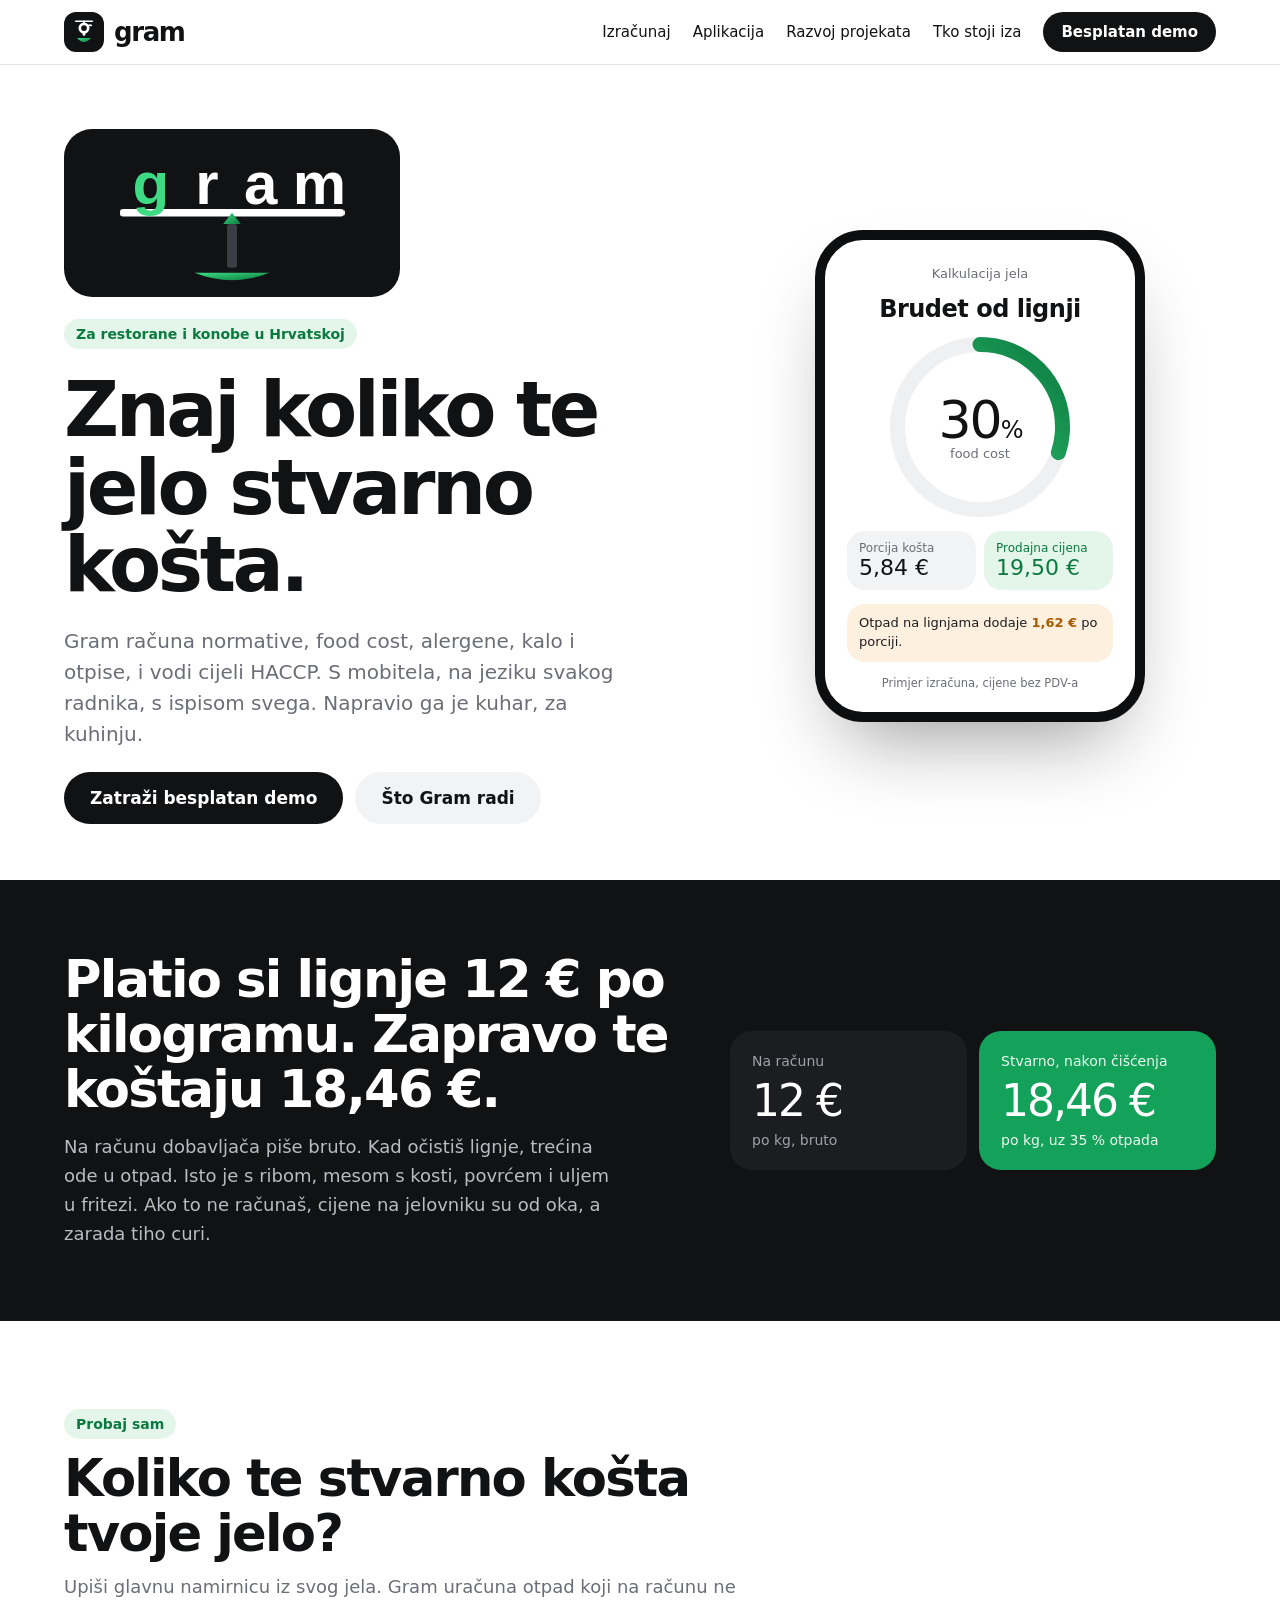
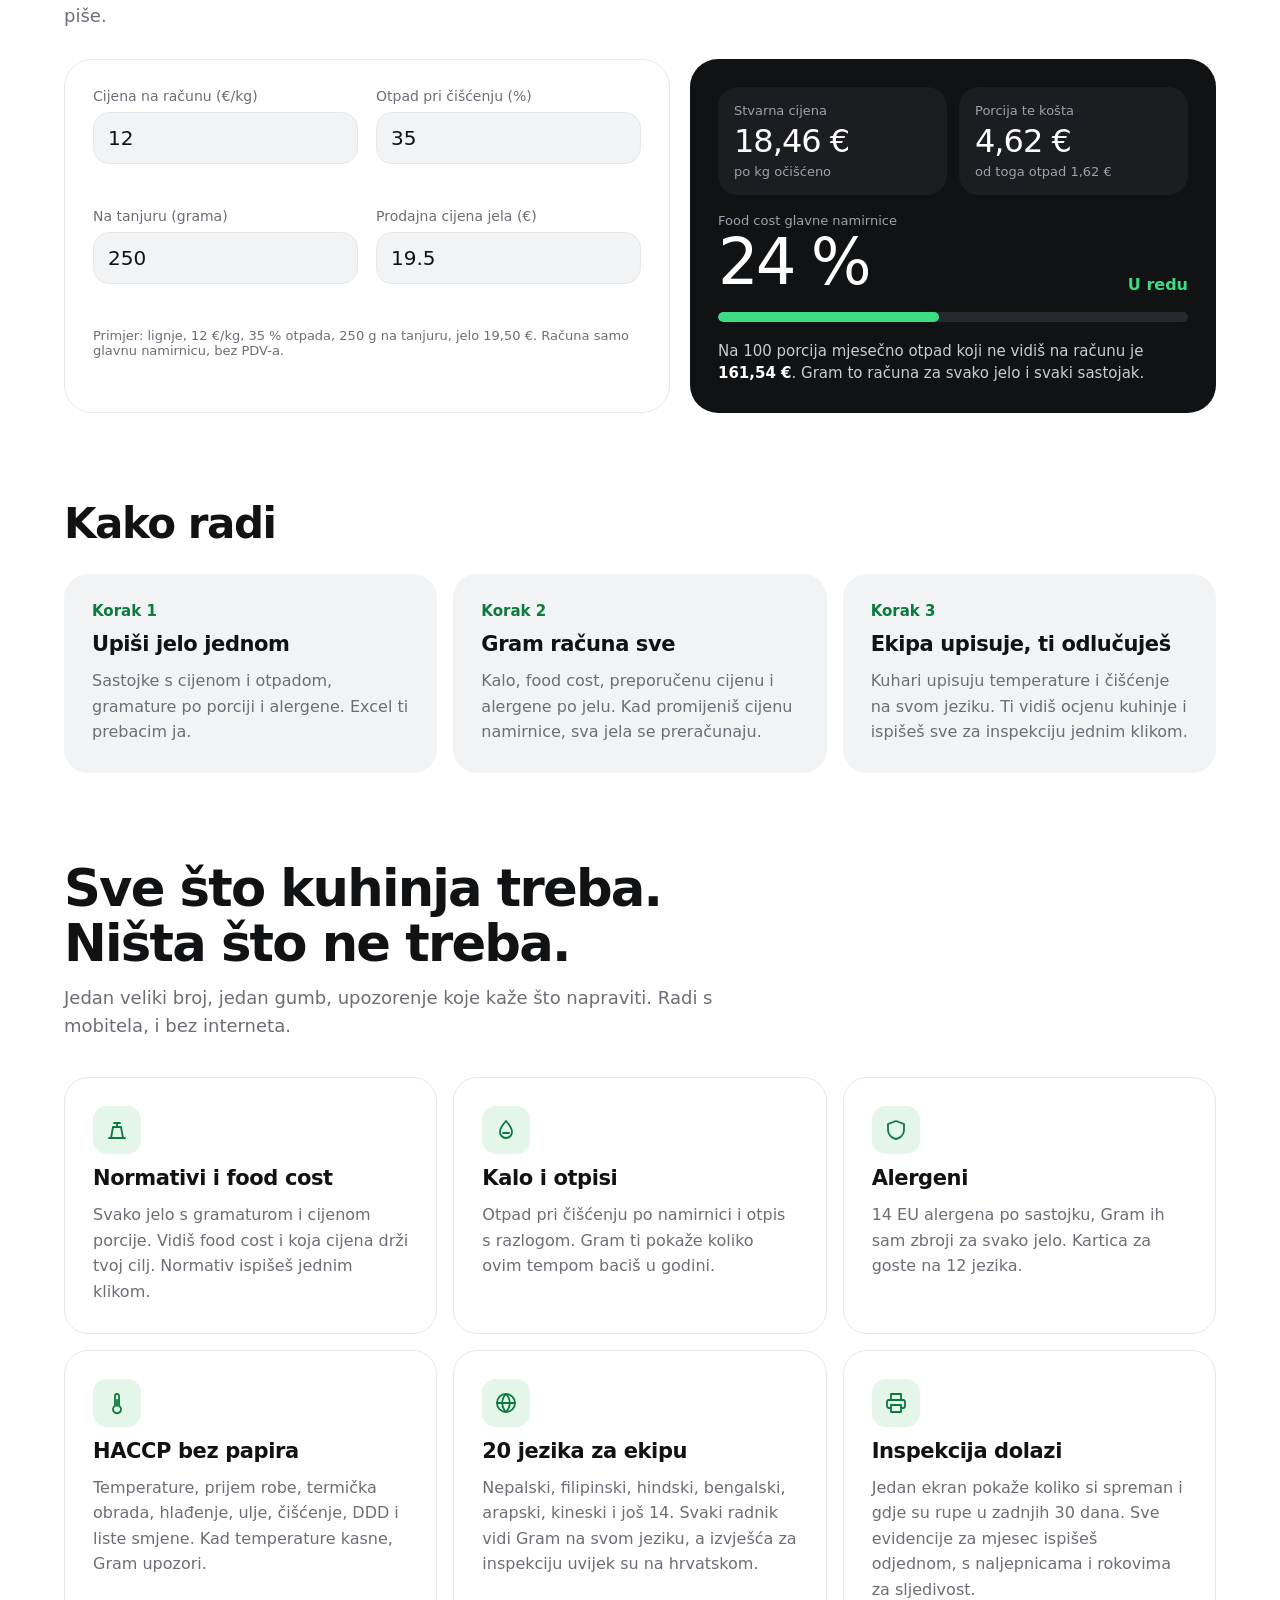
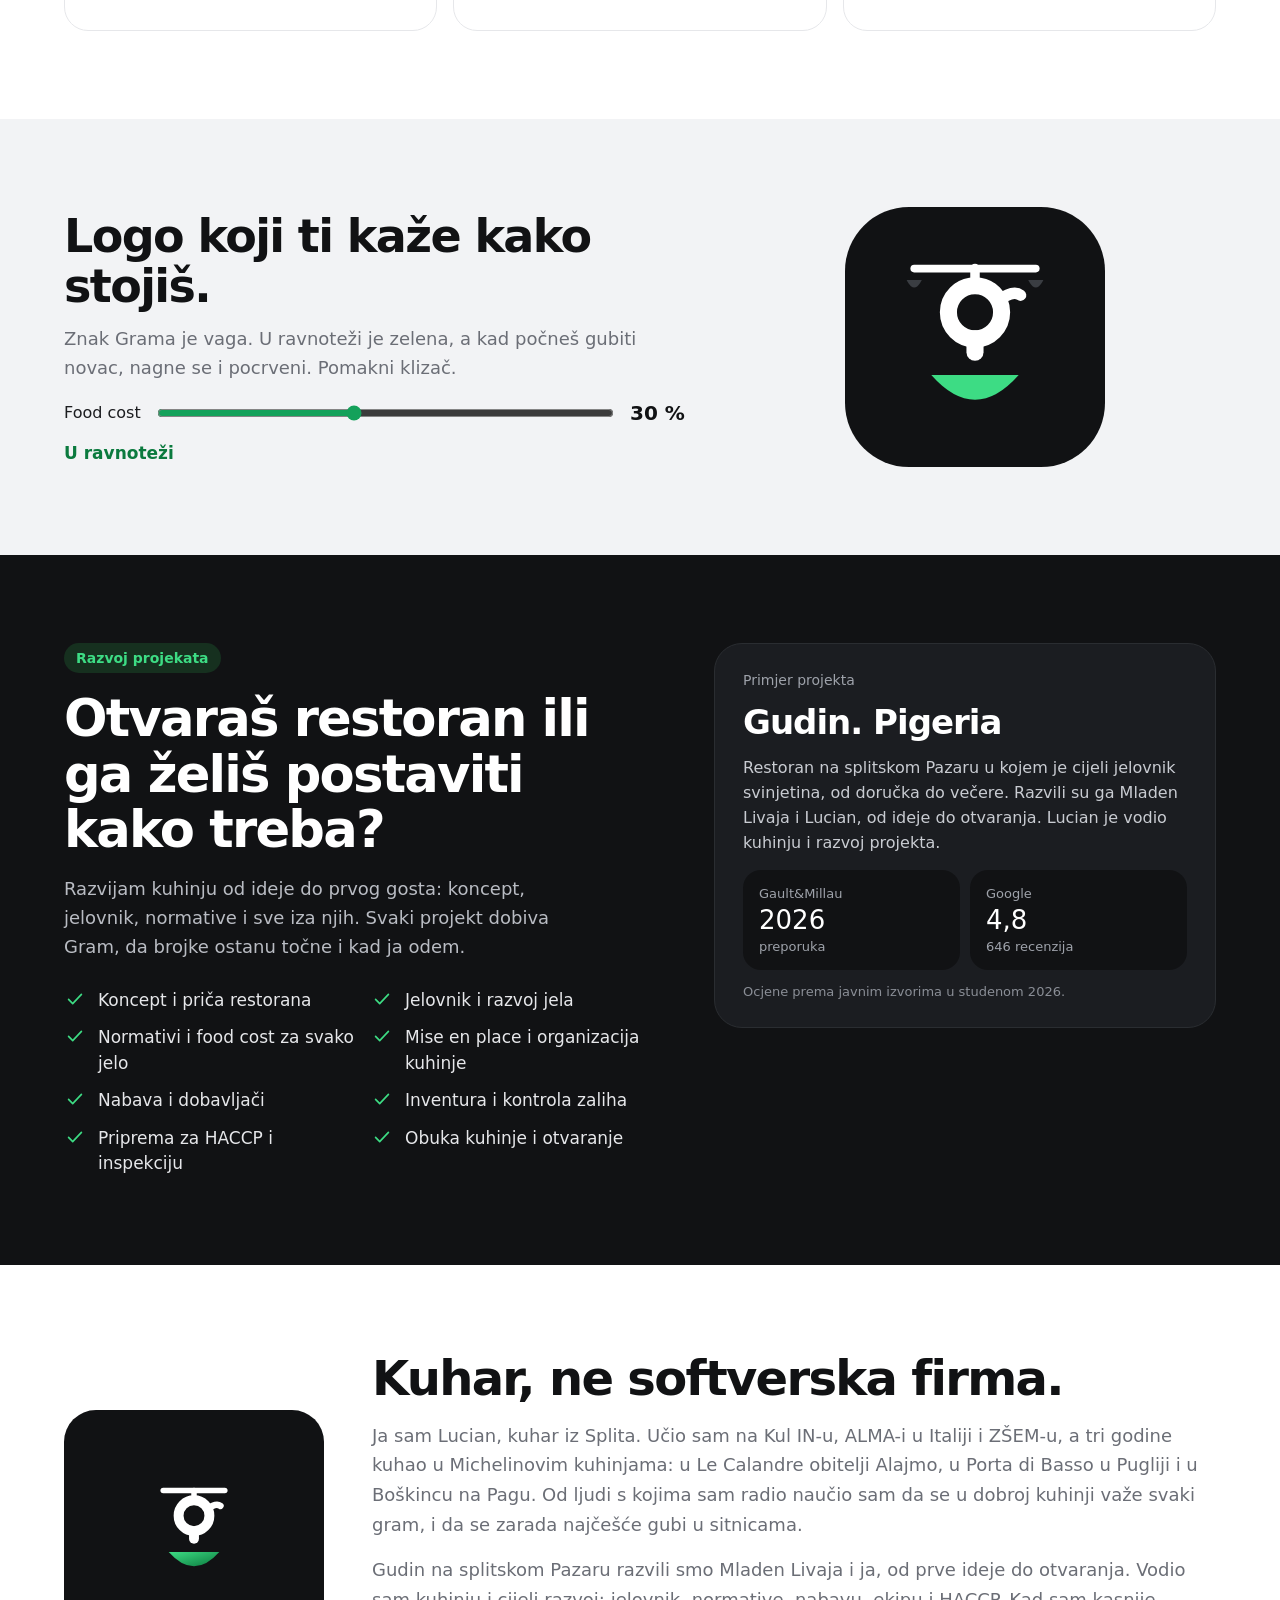
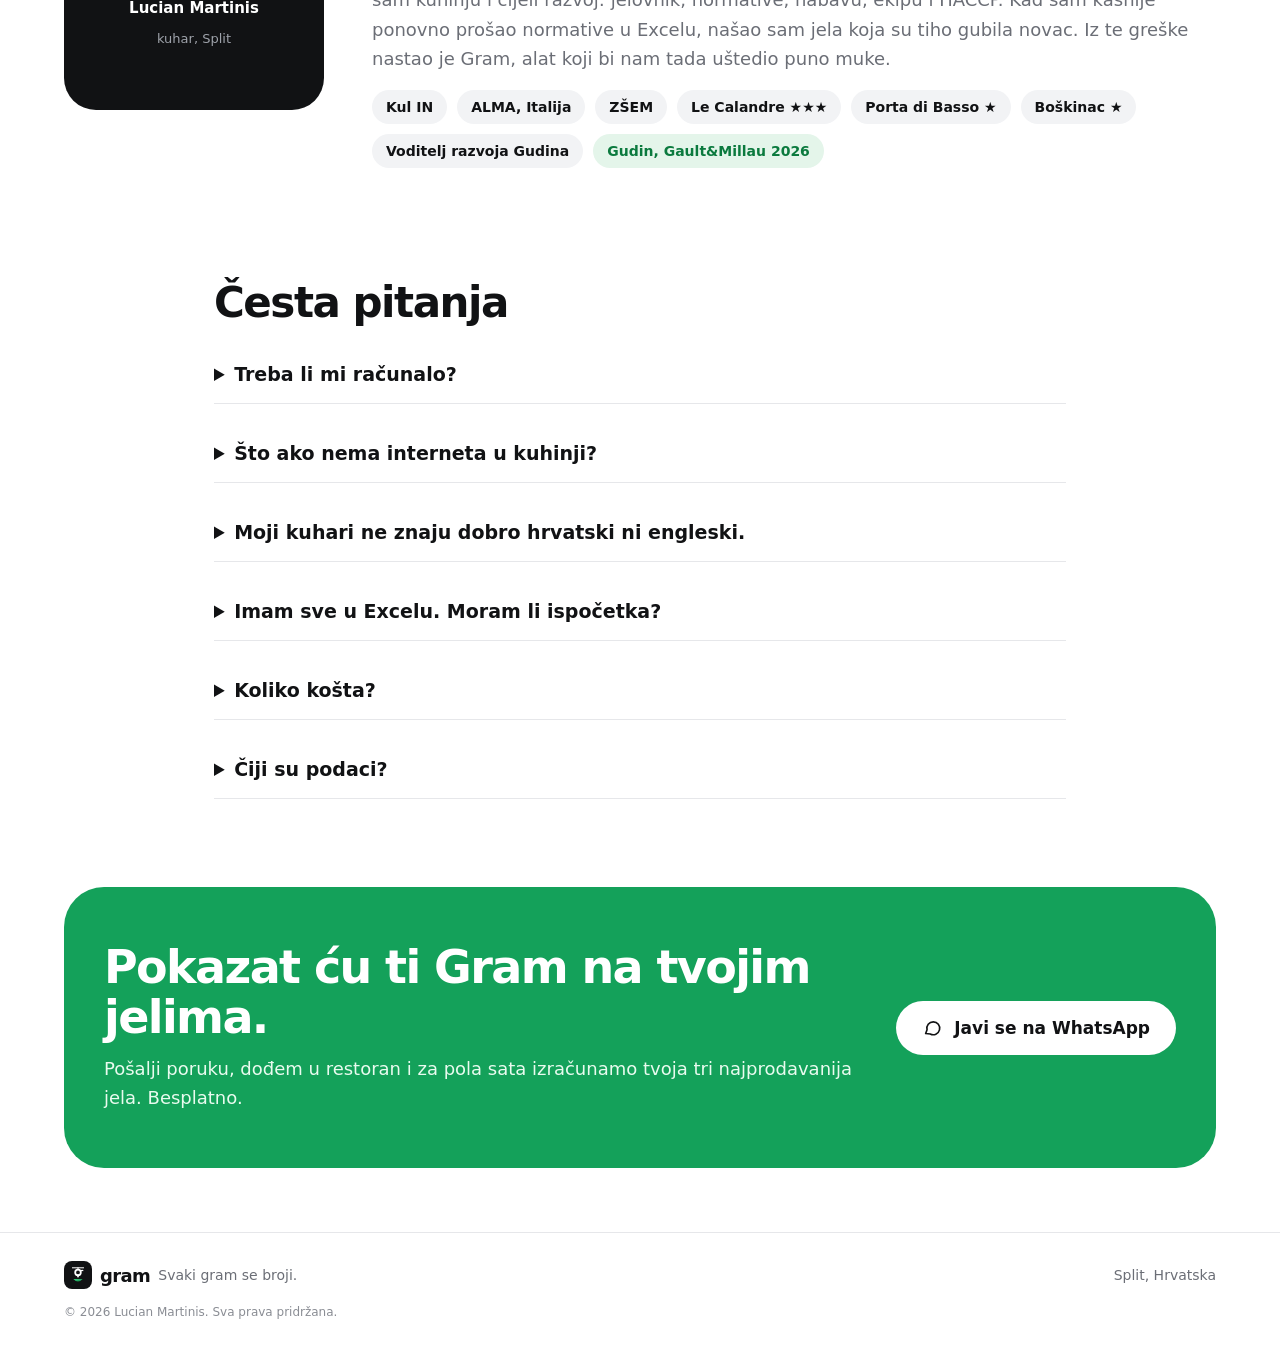
==== index.html @ 650ec9c3 "Gram: objavljena verzija. © 2026 Lucian Martinis. Sva prava pridržana." ====
<!DOCTYPE html><!-- © 2026 Lucian Martinis. Sva prava pridržana. Gram (gramcontrol.com). Kopiranje, mijenjanje i dijeljenje koda bez pisanog dopuštenja autora nije dopušteno. --> <html lang="hr"> <head> <meta charset="utf-8"><meta name="author" content="Lucian Martinis"><meta name="copyright" content="© 2026 Lucian Martinis"> <meta http-equiv="Content-Security-Policy" content="default-src 'none'; script-src 'unsafe-inline'; style-src 'unsafe-inline' https://fonts.googleapis.com; font-src https://fonts.gstatic.com; img-src 'self' data:; connect-src 'none'; base-uri 'none'; object-src 'none'; form-action 'self' https://wa.me https://api.whatsapp.com"> <meta name="referrer" content="strict-origin-when-cross-origin"> <meta name="viewport" content="width=device-width,initial-scale=1"> <title>Gram. Svaki gram se broji.</title> <meta name="description" content="Gram: normativi, food cost, alergeni, kalo, otpisi i HACCP za restorane i konobe u Hrvatskoj. Napravio ga je kuhar, za kuhinju."> <link rel="stylesheet" href="https://fonts.googleapis.com/css2?family=Geist:wght@300;400;500;600;700&display=swap"> <style>*{box-sizing:border-box}html{scroll-behavior:smooth}body{margin:0;font-family:Geist,system-ui,-apple-system,sans-serif;color:#1c1d20;background:#fff;-webkit-font-smoothing:antialiased}a{color:#111214}.w{max-width:1200px;margin:0 auto;padding:0 24px}h1,h2,h3{margin:0;color:#111214;font-weight:600}h1{font-size:clamp(42px,6vw,76px);letter-spacing:-.045em;line-height:1.02}h2{font-size:clamp(30px,4vw,52px);letter-spacing:-.035em;line-height:1.08}h3{font-size:21px;letter-spacing:-.4px}p{margin:0}.lead{font-size:clamp(17px,1.6vw,20px);line-height:1.55;color:#6b6e76;max-width:560px}.txt{font-size:18px;line-height:1.6;color:#6b6e76}.pill{align-self:flex-start;font-size:14px;font-weight:600;color:#0b7a3e;background:#e4f5ea;padding:7px 12px;border-radius:999px}.btn{display:inline-flex;align-items:center;justify-content:center;gap:10px;font-size:17px;font-weight:600;text-decoration:none;color:#fff;background:#111214;padding:16px 26px;border-radius:999px;border:0;cursor:pointer;font-family:inherit}.btn.l{color:#111214;background:#f2f3f5}.btn:hover{opacity:.88}.col{display:flex;flex-direction:column}.dark{background:#111214;color:#fff}.dark h2,.dark h3{color:#fff}.dark .txt{color:#b9bcc3}header{position:sticky;top:0;z-index:5;background:rgba(255,255,255,.85);backdrop-filter:blur(18px);-webkit-backdrop-filter:blur(18px);border-bottom:1px solid #e6e7ea}.hd{display:flex;align-items:center;justify-content:space-between;gap:16px;padding-top:12px;padding-bottom:12px}.brand{display:flex;align-items:center;gap:10px;text-decoration:none}.mark{width:40px;height:40px;border-radius:12px;background:#111214;display:flex;align-items:center;justify-content:center}.word{font-size:26px;font-weight:700;letter-spacing:-1.4px;color:#111214}nav{display:flex;align-items:center;gap:22px}nav a{font-size:15px;font-weight:500;text-decoration:none}nav .btn{font-size:15px;padding:11px 18px}@media(max-width:820px){nav a:not(.btn){display:none}}section{scroll-margin-top:70px}.hero{padding-top:64px;padding-bottom:56px;display:flex;flex-wrap:wrap;gap:48px;align-items:center}.hero>.col{flex:1 1 480px;min-width:0;gap:22px}.phone{width:min(330px,100%);border-radius:48px;border:10px solid #0d0e10;background:#fff;box-shadow:0 40px 80px -30px rgba(17,18,20,.45);padding:26px 22px 22px;gap:14px}.box{background:#f2f3f5;border-radius:18px;padding:10px 12px}.g2{display:grid;grid-template-columns:repeat(2,minmax(0,1fr));gap:12px}.card{background:#fff;border:1px solid #e6e7ea;border-radius:24px;padding:28px;gap:12px}.ico{width:48px;height:48px;border-radius:14px;background:#e4f5ea;display:flex;align-items:center;justify-content:center}.grid{display:grid;grid-template-columns:repeat(auto-fit,minmax(280px,1fr));gap:16px}.stat{background:#1b1d21;border-radius:22px;padding:22px;gap:6px}.stat b{font-size:clamp(30px,7vw,44px);white-space:nowrap;font-weight:300;letter-spacing:-2px}.stat>span{font-size:14px;color:#9ea2aa}input[type=number]{height:52px;border:1px solid #e6e7ea;border-radius:16px;padding:0 14px;font:inherit;font-size:20px;color:#111214;background:#f2f3f5;width:100%}label.f{display:flex;flex-direction:column;gap:8px;font-size:14px;font-weight:500;color:#6b6e76}.chk{list-style:none;margin:8px 0 0;padding:0;display:grid;grid-template-columns:repeat(auto-fit,minmax(240px,1fr));gap:12px}.chk li{display:flex;gap:12px;align-items:flex-start;font-size:17px;line-height:1.5;color:#e6e7ea}.tag{font-size:14px;font-weight:600;color:#111214;background:#f2f3f5;padding:9px 14px;border-radius:999px}@media(max-width:520px){#calc{grid-template-columns:1fr!important;padding:20px!important}}details{border-bottom:1px solid #e6e7ea;padding:18px 0}summary{font-size:19px;font-weight:600;color:#111214;cursor:pointer}details p{margin-top:12px;font-size:17px;line-height:1.6;color:#6b6e76}@keyframes gDrop{0%{transform:translateY(-120px);opacity:0}60%{transform:translateY(6px);opacity:1}80%{transform:translateY(-3px)}100%{transform:translateY(0);opacity:1}}@keyframes gBeam{0%{transform:rotate(0)}18%{transform:rotate(-7deg)}36%{transform:rotate(-3deg)}54%{transform:rotate(3deg)}72%{transform:rotate(-1.5deg)}86%{transform:rotate(.8deg)}100%{transform:rotate(0)}}@keyframes gSway{0%,100%{transform:rotate(-4deg)}50%{transform:rotate(4deg)}}@keyframes gGlow{0%,100%{opacity:.55}50%{opacity:1}}@keyframes draw{from{stroke-dasharray:0 518.4}to{stroke-dasharray:155.5 518.4}}.gl{opacity:0;animation:gDrop .7s cubic-bezier(.3,1.4,.5,1) both}.gb{transform-origin:240px 118px;animation:gBeam 2.4s ease-out .5s both}.gs{transform-origin:50px 14px;animation:gSway 4s ease-in-out infinite}.gp{animation:gGlow 2.6s ease-in-out infinite}.draw{animation:draw 1.6s cubic-bezier(.2,.8,.2,1) .3s both}.rv{opacity:0;transform:translateY(24px);transition:opacity .7s ease,transform .7s cubic-bezier(.2,.8,.2,1)}.rv.in{opacity:1;transform:none}@media(prefers-reduced-motion:reduce){.draw,.gb,.gl,.gp,.gs{animation:none;opacity:1}.rv{opacity:1;transform:none;transition:none}html{scroll-behavior:auto}}</style> </head> <body> <svg width="0" height="0" style="position:absolute" aria-hidden="true"><defs> <linearGradient id="gv" x1="0" y1="0" x2="1" y2="1"><stop offset="0" stop-color="#3DDC84"/><stop offset="1" stop-color="#0B7A3E"/></linearGradient> <symbol id="logo" viewBox="0 0 100 100"><g class="gs"><path d="M22 14 H78" stroke="#fff" stroke-width="5" stroke-linecap="round"/></g><path d="M50 14 V21" stroke="#fff" stroke-width="5" stroke-linecap="round"/><circle cx="50" cy="37" r="14" fill="none" stroke="#fff" stroke-width="9"/><path d="M62 31 Q70 25 74 28" fill="none" stroke="#fff" stroke-width="6" stroke-linecap="round"/><path d="M50 51 V58" stroke="#fff" stroke-width="9" stroke-linecap="round"/><path class="gp" d="M27 70 Q50 96 73 70 Z" fill="url(#gv)"/></symbol> <symbol id="ok" viewBox="0 0 24 24"><path d="M5 12.5l4.5 4.5L19 7" fill="none" stroke="#3DDC84" stroke-width="1.8" stroke-linecap="round" stroke-linejoin="round"/></symbol> </defs></svg> <header><div class="w hd"> <a href="#vrh" class="brand"><span class="mark"><svg width="30" height="30"><use href="#logo"/></svg></span><span class="word">gram</span></a> <nav aria-label="Glavni izbornik"> <a href="#kalkulator">Izračunaj</a><a href="#aplikacija">Aplikacija</a><a href="#projekti">Razvoj projekata</a><a href="#tko">Tko stoji iza</a> <a href="https://wa.me/38598210586?text=Bok%20Lucian%2C%20zanima%20me%20Gram%20demo." target="_blank" rel="noopener" class="btn">Besplatan demo</a> </nav></div></header> <main id="vrh"> <section class="w hero"> <div class="col"> <div aria-hidden="true" style="align-self:flex-start;background:#111214;border-radius:28px;padding:10px 18px 4px;max-width:100%"> <svg width="300" height="150" viewBox="0 0 480 240" style="max-width:100%;height:auto"> <g class="gb"><rect x="60" y="112" width="360" height="12" rx="6" fill="#fff"/> <g class="gl" style="animation-delay:.25s"><text x="110" y="104" text-anchor="middle" font-family="Geist,sans-serif" font-weight="700" font-size="96" fill="#3DDC84">g</text></g> <g class="gl" style="animation-delay:.6s"><text x="200" y="104" text-anchor="middle" font-family="Geist,sans-serif" font-weight="700" font-size="96" fill="#fff">r</text></g> <g class="gl" style="animation-delay:.95s"><text x="286" y="104" text-anchor="middle" font-family="Geist,sans-serif" font-weight="700" font-size="96" fill="#fff">a</text></g> <g class="gl" style="animation-delay:1.3s"><text x="380" y="104" text-anchor="middle" font-family="Geist,sans-serif" font-weight="700" font-size="96" fill="#fff">m</text></g></g> <path d="M226 136 L240 118 L254 136 Z" fill="url(#gv)"/><rect x="232" y="136" width="16" height="70" rx="4" fill="#3A3D42"/><path class="gp" d="M180 214 Q240 238 300 214 Z" fill="url(#gv)"/> </svg></div> <span class="pill">Za restorane i konobe u Hrvatskoj</span> <h1>Znaj koliko te jelo stvarno košta.</h1> <p class="lead">Gram računa normative, food cost, alergene, kalo i otpise, i vodi cijeli HACCP. S mobitela, na jeziku svakog radnika, s ispisom svega. Napravio ga je kuhar, za kuhinju.</p> <div style="display:flex;gap:12px;flex-wrap:wrap"><a href="https://wa.me/38598210586?text=Bok%20Lucian%2C%20zanima%20me%20Gram%20demo." target="_blank" rel="noopener" class="btn">Zatraži besplatan demo</a><a href="#aplikacija" class="btn l">Što Gram radi</a></div> </div> <div style="flex:1 1 320px;display:flex;justify-content:center"> <div class="phone col"> <span style="font-size:13px;color:#6b6e76;text-align:center">Kalkulacija jela</span> <span style="font-size:24px;font-weight:600;letter-spacing:-.5px;color:#111214;text-align:center">Brudet od lignji</span> <div style="position:relative;width:180px;height:180px;align-self:center"><svg width="180" height="180" viewBox="0 0 180 180" aria-hidden="true"><circle cx="90" cy="90" r="82.5" fill="none" stroke="#EEF0F2" stroke-width="15"/><circle class="draw" cx="90" cy="90" r="82.5" fill="none" stroke="url(#gv)" stroke-width="15" stroke-linecap="round" stroke-dasharray="155.5 518.4" transform="rotate(-90 90 90)"/></svg><div style="position:absolute;inset:0;display:flex;flex-direction:column;align-items:center;justify-content:center"><span style="font-size:52px;font-weight:300;letter-spacing:-2px;line-height:1;color:#111214">30<span style="font-size:24px">%</span></span><span style="font-size:13px;color:#6b6e76">food cost</span></div></div> <div class="g2" style="gap:8px"><div class="box col"><span style="font-size:12px;color:#6b6e76">Porcija košta</span><span style="font-size:22px;font-weight:500;color:#111214">5,84 €</span></div><div class="box col" style="background:#e4f5ea"><span style="font-size:12px;color:#0b7a3e">Prodajna cijena</span><span style="font-size:22px;font-weight:500;color:#0b7a3e">19,50 €</span></div></div> <div class="box" style="background:#fdf0de;font-size:13px;line-height:1.45">Otpad na lignjama dodaje <strong style="color:#a85a00">1,62 €</strong> po porciji.</div> <span style="font-size:11.5px;color:#6b6e76;text-align:center">Primjer izračuna, cijene bez PDV-a</span> </div></div> </section> <section class="dark"><div class="w rv" style="padding-top:72px;padding-bottom:72px;display:flex;flex-wrap:wrap;gap:40px;align-items:center"> <div class="col" style="flex:1 1 460px;min-width:0;gap:16px"> <h2>Platio si lignje 12 € po kilogramu. Zapravo te koštaju 18,46 €.</h2> <p class="txt" style="max-width:560px">Na računu dobavljača piše bruto. Kad očistiš lignje, trećina ode u otpad. Isto je s ribom, mesom s kosti, povrćem i uljem u fritezi. Ako to ne računaš, cijene na jelovniku su od oka, a zarada tiho curi.</p> </div> <div class="g2" style="flex:1 1 320px"> <div class="stat col"><span>Na računu</span><b>12 €</b><span>po kg, bruto</span></div> <div class="stat col" style="background:#14a15a"><span style="color:#e9fbef">Stvarno, nakon čišćenja</span><b>18,46 €</b><span style="color:#e9fbef">po kg, uz 35 % otpada</span></div> </div></div></section> <section id="kalkulator" class="w col rv" style="padding-top:88px;padding-bottom:24px;gap:28px"> <div class="col" style="gap:12px;max-width:720px"><span class="pill">Probaj sam</span><h2>Koliko te stvarno košta tvoje jelo?</h2><p class="txt">Upiši glavnu namirnicu iz svog jela. Gram uračuna otpad koji na računu ne piše.</p></div> <div style="display:flex;flex-wrap:wrap;gap:20px"> <form id="calc" style="flex:1 1 420px;min-width:0;border:1px solid #e6e7ea;border-radius:28px;padding:28px;display:grid;grid-template-columns:repeat(2,minmax(0,1fr));gap:18px"> <label class="f">Cijena na računu (€/kg)<input id="cPrice" type="number" min="0" step="0.1" value="12" inputmode="decimal"></label> <label class="f">Otpad pri čišćenju (%)<input id="cWaste" type="number" min="0" max="90" step="1" value="35" inputmode="numeric"></label> <label class="f">Na tanjuru (grama)<input id="cGrams" type="number" min="0" step="10" value="250" inputmode="numeric"></label> <label class="f">Prodajna cijena jela (€)<input id="cSell" type="number" min="0" step="0.5" value="19.5" inputmode="decimal"></label> <span style="grid-column:1/-1;font-size:13px;color:#6b6e76">Primjer: lignje, 12 €/kg, 35 % otpada, 250 g na tanjuru, jelo 19,50 €. Računa samo glavnu namirnicu, bez PDV-a.</span> </form> <div class="dark col" style="flex:1 1 340px;border-radius:28px;padding:28px;gap:18px"> <div class="g2"><div class="stat col" style="padding:16px;border-radius:20px;gap:4px"><span style="font-size:13px">Stvarna cijena</span><b style="font-size:32px;letter-spacing:-1px"><span id="oReal">18,46</span> €</b><span style="font-size:13px">po kg očišćeno</span></div> <div class="stat col" style="padding:16px;border-radius:20px;gap:4px"><span style="font-size:13px">Porcija te košta</span><b style="font-size:32px;letter-spacing:-1px"><span id="oPor">4,62</span> €</b><span style="font-size:13px">od toga otpad <span id="oHid">1,62</span> €</span></div></div> <div style="display:flex;align-items:flex-end;justify-content:space-between;gap:12px"><span class="col" style="gap:2px"><span style="font-size:13px;color:#9ea2aa">Food cost glavne namirnice</span><span style="font-size:64px;font-weight:300;letter-spacing:-3px;line-height:1"><span id="oPct">24</span> %</span></span><span id="oSt" style="font-size:16px;font-weight:600;text-align:right;color:#3ddc84">U redu</span></div> <span style="height:10px;border-radius:5px;background:#26292e;overflow:hidden;display:block"><span id="oBar" style="display:block;height:10px;border-radius:5px;width:47%;background:#3ddc84;transition:width .4s"></span></span> <span style="font-size:15px;line-height:1.5;color:#c9ccd2">Na 100 porcija mjesečno otpad koji ne vidiš na računu je <strong id="oMon" style="color:#fff">162,00 €</strong>. Gram to računa za svako jelo i svaki sastojak.</span> </div></div></section> <section class="w col rv" style="padding-top:64px;gap:28px"> <h2 style="font-size:clamp(28px,3.4vw,42px)">Kako radi</h2> <ol class="grid" style="list-style:none;margin:0;padding:0;grid-template-columns:repeat(auto-fit,minmax(260px,1fr))"> <li class="card col" style="background:#f2f3f5;border:0"><span style="font-size:15px;font-weight:600;color:#0b7a3e">Korak 1</span><h3>Upiši jelo jednom</h3><span class="txt" style="font-size:16px">Sastojke s cijenom i otpadom, gramature po porciji i alergene. Excel ti prebacim ja.</span></li> <li class="card col" style="background:#f2f3f5;border:0"><span style="font-size:15px;font-weight:600;color:#0b7a3e">Korak 2</span><h3>Gram računa sve</h3><span class="txt" style="font-size:16px">Kalo, food cost, preporučenu cijenu i alergene po jelu. Kad promijeniš cijenu namirnice, sva jela se preračunaju.</span></li> <li class="card col" style="background:#f2f3f5;border:0"><span style="font-size:15px;font-weight:600;color:#0b7a3e">Korak 3</span><h3>Ekipa upisuje, ti odlučuješ</h3><span class="txt" style="font-size:16px">Kuhari upisuju temperature i čišćenje na svom jeziku. Ti vidiš ocjenu kuhinje i ispišeš sve za inspekciju jednim klikom.</span></li> </ol></section> <section id="aplikacija" class="w col" style="padding-top:88px;padding-bottom:88px;gap:36px"> <div class="col rv" style="gap:12px;max-width:720px"><h2>Sve što kuhinja treba. Ništa što ne treba.</h2><p class="txt">Jedan veliki broj, jedan gumb, upozorenje koje kaže što napraviti. Radi s mobitela, i bez interneta.</p></div> <div class="grid rv"> <div class="card col"><span class="ico"><svg width="24" height="24" viewBox="0 0 24 24" fill="none" stroke="#0B7A3E" stroke-width="1.8" stroke-linecap="round" stroke-linejoin="round"><path d="M4 20h16M6 20l2-11h8l2 11M12 9V5M9 5h6"/></svg></span><h3>Normativi i food cost</h3><p class="txt" style="font-size:16px">Svako jelo s gramaturom i cijenom porcije. Vidiš food cost i koja cijena drži tvoj cilj. Normativ ispišeš jednim klikom.</p></div> <div class="card col"><span class="ico"><svg width="24" height="24" viewBox="0 0 24 24" fill="none" stroke="#0B7A3E" stroke-width="1.8" stroke-linecap="round" stroke-linejoin="round"><path d="M12 3s6 6.5 6 11a6 6 0 0 1-12 0c0-4.5 6-11 6-11z"/><path d="M9 15h6"/></svg></span><h3>Kalo i otpisi</h3><p class="txt" style="font-size:16px">Otpad pri čišćenju po namirnici i otpis s razlogom. Gram ti pokaže koliko ovim tempom baciš u godini.</p></div> <div class="card col"><span class="ico"><svg width="24" height="24" viewBox="0 0 24 24" fill="none" stroke="#0B7A3E" stroke-width="1.8" stroke-linecap="round" stroke-linejoin="round"><path d="M12 3l8 3v6c0 4.5-3.4 8.2-8 9-4.6-.8-8-4.5-8-9V6z"/></svg></span><h3>Alergeni</h3><p class="txt" style="font-size:16px">14 EU alergena po sastojku, Gram ih sam zbroji za svako jelo. Kartica za goste na 12 jezika.</p></div> <div class="card col"><span class="ico"><svg width="24" height="24" viewBox="0 0 24 24" fill="none" stroke="#0B7A3E" stroke-width="1.8" stroke-linecap="round" stroke-linejoin="round"><path d="M14 14.8V5a2 2 0 1 0-4 0v9.8a4 4 0 1 0 4 0zM12 9v6"/></svg></span><h3>HACCP bez papira</h3><p class="txt" style="font-size:16px">Temperature, prijem robe, termička obrada, hlađenje, ulje, čišćenje, DDD i liste smjene. Kad temperature kasne, Gram upozori.</p></div> <div class="card col"><span class="ico"><svg width="24" height="24" viewBox="0 0 24 24" fill="none" stroke="#0B7A3E" stroke-width="1.8" stroke-linecap="round" stroke-linejoin="round"><circle cx="12" cy="12" r="9"/><path d="M3 12h18M12 3c2.5 2.6 3.8 5.6 3.8 9s-1.3 6.4-3.8 9c-2.5-2.6-3.8-5.6-3.8-9S9.5 5.6 12 3z"/></svg></span><h3>20 jezika za ekipu</h3><p class="txt" style="font-size:16px">Nepalski, filipinski, hindski, bengalski, arapski, kineski i još 14. Svaki radnik vidi Gram na svom jeziku, a izvješća za inspekciju uvijek su na hrvatskom.</p></div> <div class="card col"><span class="ico"><svg width="24" height="24" viewBox="0 0 24 24" fill="none" stroke="#0B7A3E" stroke-width="1.8" stroke-linecap="round" stroke-linejoin="round"><path d="M7 9V3h10v6M7 17H5a2 2 0 0 1-2-2v-4a2 2 0 0 1 2-2h14a2 2 0 0 1 2 2v4a2 2 0 0 1-2 2h-2M7 14h10v7H7z"/></svg></span><h3>Inspekcija dolazi</h3><p class="txt" style="font-size:16px">Jedan ekran pokaže koliko si spreman i gdje su rupe u zadnjih 30 dana. Sve evidencije za mjesec ispišeš odjednom, s naljepnicama i rokovima za sljedivost.</p></div> </div></section> <section style="background:#f2f3f5"><div class="w rv" style="padding-top:88px;padding-bottom:88px;display:flex;flex-wrap:wrap;gap:48px;align-items:center"> <div class="col" style="flex:1 1 420px;min-width:0;gap:14px"> <h2 style="font-size:clamp(30px,3.6vw,46px)">Logo koji ti kaže kako stojiš.</h2> <p class="txt">Znak Grama je vaga. U ravnoteži je zelena, a kad počneš gubiti novac, nagne se i pocrveni. Pomakni klizač.</p> <label for="fcr" style="display:flex;align-items:center;gap:14px;font-size:16px;font-weight:500">Food cost<input id="fcr" type="range" min="15" max="50" step="1" value="30" style="flex:1;accent-color:#14A15A;height:28px"><span id="fcv" style="min-width:56px;font-size:20px;font-weight:600;color:#111214">30 %</span></label> <span id="fcs" style="font-size:17px;font-weight:600;color:#0b7a3e">U ravnoteži</span> </div> <div style="flex:1 1 280px;display:flex;justify-content:center"><div style="width:260px;height:260px;border-radius:64px;background:#111214;display:flex;align-items:center;justify-content:center"> <svg width="190" height="190" viewBox="0 0 100 100" role="img" aria-label="Vaga Grama prema food costu"> <g id="beam" style="transform-origin:50px 14px;transition:transform .6s cubic-bezier(.3,1.6,.4,1)"><path d="M18 14 H82" stroke="#fff" stroke-width="4" stroke-linecap="round"/><path d="M14 20 Q18 28 22 20 Z" fill="#3A3D42"/><path d="M78 20 Q82 28 86 20 Z" fill="#3A3D42"/></g> <path d="M50 14 V21" stroke="#fff" stroke-width="5" stroke-linecap="round"/><circle cx="50" cy="37" r="14" fill="none" stroke="#fff" stroke-width="9"/><path d="M62 31 Q70 25 74 28" fill="none" stroke="#fff" stroke-width="6" stroke-linecap="round"/><path d="M50 51 V58" stroke="#fff" stroke-width="9" stroke-linecap="round"/> <path id="pan" d="M27 70 Q50 96 73 70 Z" fill="#3DDC84" style="transition:fill .4s"/></svg> </div></div></div></section> <section id="projekti" class="dark"><div class="w rv" style="padding-top:88px;padding-bottom:88px;display:flex;flex-wrap:wrap;gap:48px"> <div class="col" style="flex:1 1 460px;min-width:0;gap:18px"> <span class="pill" style="color:#3ddc84;background:#16301f">Razvoj projekata</span> <h2>Otvaraš restoran ili ga želiš postaviti kako treba?</h2> <p class="txt" style="max-width:540px">Razvijam kuhinju od ideje do prvog gosta: koncept, jelovnik, normative i sve iza njih. Svaki projekt dobiva Gram, da brojke ostanu točne i kad ja odem.</p> <ul class="chk"> <li><svg width="22" height="22" style="flex:none"><use href="#ok"/></svg>Koncept i priča restorana</li> <li><svg width="22" height="22" style="flex:none"><use href="#ok"/></svg>Jelovnik i razvoj jela</li> <li><svg width="22" height="22" style="flex:none"><use href="#ok"/></svg>Normativi i food cost za svako jelo</li> <li><svg width="22" height="22" style="flex:none"><use href="#ok"/></svg>Mise en place i organizacija kuhinje</li> <li><svg width="22" height="22" style="flex:none"><use href="#ok"/></svg>Nabava i dobavljači</li> <li><svg width="22" height="22" style="flex:none"><use href="#ok"/></svg>Inventura i kontrola zaliha</li> <li><svg width="22" height="22" style="flex:none"><use href="#ok"/></svg>Priprema za HACCP i inspekciju</li> <li><svg width="22" height="22" style="flex:none"><use href="#ok"/></svg>Obuka kuhinje i otvaranje</li> </ul></div> <div class="col" style="flex:1 1 360px;gap:14px"> <div class="col" style="background:#1b1d21;border:1px solid #2a2d31;border-radius:28px;padding:28px;gap:14px"> <span style="font-size:14px;color:#9ea2aa">Primjer projekta</span> <span style="font-size:34px;font-weight:600;letter-spacing:-1px">Gudin. Pigeria</span> <span style="font-size:16px;line-height:1.55;color:#c9ccd2">Restoran na splitskom Pazaru u kojem je cijeli jelovnik svinjetina, od doručka do večere. Razvili su ga Mladen Livaja i Lucian, od ideje do otvaranja. Lucian je vodio kuhinju i razvoj projekta.</span> <div class="g2" style="gap:10px"><div class="col" style="background:#111214;border-radius:18px;padding:16px;gap:4px"><span style="font-size:13px;color:#9ea2aa">Gault&amp;Millau</span><span style="font-size:26px;font-weight:500">2026</span><span style="font-size:13px;color:#9ea2aa">preporuka</span></div> <div class="col" style="background:#111214;border-radius:18px;padding:16px;gap:4px"><span style="font-size:13px;color:#9ea2aa">Google</span><span style="font-size:26px;font-weight:500">4,8</span><span style="font-size:13px;color:#9ea2aa">646 recenzija</span></div></div> <span style="font-size:13px;color:#8a8e96">Ocjene prema javnim izvorima u studenom 2026.</span> </div></div></div></section> <section id="tko" class="w rv" style="padding-top:88px;padding-bottom:88px;display:flex;flex-wrap:wrap;gap:48px;align-items:center"> <div class="col" style="flex:0 0 260px;height:300px;border-radius:32px;background:#111214;align-items:center;justify-content:center;gap:14px;padding:20px;margin:0 auto"><svg width="110" height="110"><use href="#logo"/></svg><span style="font-size:15px;font-weight:600;color:#fff">Lucian Martinis</span><span style="font-size:13px;color:#9ea2aa">kuhar, Split</span></div> <div class="col" style="flex:1 1 420px;min-width:0;gap:16px"> <h2 style="font-size:clamp(32px,4vw,48px)">Kuhar, ne softverska firma.</h2> <p class="txt" style="line-height:1.65">Ja sam Lucian, kuhar iz Splita. Učio sam na Kul IN-u, ALMA-i u Italiji i ZŠEM-u, a tri godine kuhao u Michelinovim kuhinjama: u Le Calandre obitelji Alajmo, u Porta di Basso u Pugliji i u Boškincu na Pagu. Od ljudi s kojima sam radio naučio sam da se u dobroj kuhinji važe svaki gram, i da se zarada najčešće gubi u sitnicama.</p> <p class="txt" style="line-height:1.65">Gudin na splitskom Pazaru razvili smo Mladen Livaja i ja, od prve ideje do otvaranja. Vodio sam kuhinju i cijeli razvoj: jelovnik, normative, nabavu, ekipu i HACCP. Kad sam kasnije ponovno prošao normative u Excelu, našao sam jela koja su tiho gubila novac. Iz te greške nastao je Gram, alat koji bi nam tada uštedio puno muke.</p> <div style="display:flex;gap:10px;flex-wrap:wrap"><span class="tag">Kul IN</span><span class="tag">ALMA, Italija</span><span class="tag">ZŠEM</span><span class="tag">Le Calandre ★★★</span><span class="tag">Porta di Basso ★</span><span class="tag">Boškinac ★</span><span class="tag">Voditelj razvoja Gudina</span><span class="tag" style="color:#0b7a3e;background:#e4f5ea">Gudin, Gault&amp;Millau 2026</span></div> </div></section> <section class="col rv" style="max-width:900px;margin:0 auto;padding:24px 24px 88px;gap:20px"> <h2 style="font-size:clamp(28px,3.4vw,42px)">Česta pitanja</h2> <details><summary>Treba li mi računalo?</summary><p>Ne. Gram radi na mobitelu i tabletu, a ispisuje na bilo koji printer.</p></details> <details><summary>Što ako nema interneta u kuhinji?</summary><p>Gram radi i bez interneta. Upisi se spremaju na uređaju, pa hladnjača i podrum nisu problem.</p></details> <details><summary>Moji kuhari ne znaju dobro hrvatski ni engleski.</summary><p>Zato Gram ima 20 jezika. Svaki radnik bira svoj, a sličice namirnica pomažu i onima koji slabo čitaju.</p></details> <details><summary>Imam sve u Excelu. Moram li ispočetka?</summary><p>Ne. Pošalješ tablicu, a ja je prebacim u Gram i usput provjerim greške u normativima.</p></details> <details><summary>Koliko košta?</summary><p>Prvi restorani dobivaju Gram po uvodnoj cijeni koju dogovorimo nakon besplatnog demoa. Bez ugovora na godinu.</p></details> <details><summary>Čiji su podaci?</summary><p>Tvoji. Recepture i cijene su tvoje poslovne tajne. Sigurnosnu kopiju možeš napraviti kad god hoćeš.</p></details> </section> <section id="demo" class="w rv" style="margin-bottom:64px"> <div style="background:#14a15a;border-radius:40px;padding:clamp(32px,5vw,56px) clamp(24px,4vw,40px);display:flex;flex-wrap:wrap;gap:32px;align-items:center;justify-content:space-between;color:#fff"> <div class="col" style="flex:1 1 420px;min-width:0;gap:12px"> <h2 style="color:#fff;font-size:clamp(30px,3.6vw,46px)">Pokazat ću ti Gram na tvojim jelima.</h2> <p class="txt" style="color:#e9fbef">Pošalji poruku, dođem u restoran i za pola sata izračunamo tvoja tri najprodavanija jela. Besplatno.</p></div> <div class="col" style="gap:10px;min-width:260px"> <a id="waBtn" href="https://wa.me/38598210586?text=Bok%20Lucian%2C%20zanima%20me%20Gram%20demo." target="_blank" rel="noopener" class="btn" style="color:#111214;background:#fff"><svg width="22" height="22" viewBox="0 0 24 24" fill="none" stroke="#111214" stroke-width="1.8" stroke-linecap="round" stroke-linejoin="round"><path d="M4 18l1.5-4A7 7 0 1 1 9 18.5z"/></svg>Javi se na WhatsApp</a> </div></div></section> </main> <footer style="border-top:1px solid #e6e7ea"><div class="w" style="padding-top:28px;padding-bottom:28px;display:flex;justify-content:space-between;align-items:center;gap:16px;flex-wrap:wrap;font-size:14px;color:#6b6e76"> <span style="display:flex;align-items:center;gap:8px"><span class="mark" style="width:28px;height:28px;border-radius:8px"><svg width="20" height="20"><use href="#logo"/></svg></span><span style="font-weight:700;letter-spacing:-.6px;color:#111214;font-size:18px">gram</span> Svaki gram se broji.</span> <span>Split, Hrvatska</span><span style="width:100%;font-size:12px;color:#8a8d94">© 2026 Lucian Martinis. Sva prava pridržana.</span></div></footer> <script>function _0x19a1(){const _0x304aca=['ugf6AsWGzM9VzcbJB3n0ihjHC3rL','i0zgnKe1rq','zMnZ','ywrK','vxbPXAfPihbYB2rHAM51ignPAMvUDq','i0yYqJmZra','y1bYAwnL','C3r5Bgu','mxvps1PYAW','Bwf4','CM91BMq','D2LKDgG','yMvHBq','i0zgnue0rq','DhjHBNnMB3jT','iZLfqtjbqq','C2v0qxr0CMLIDxrL','Aw5WDxq','mtvgwvjPu2i','zMnY','mtK4nJuWodD1B2jowg0','DMfSDwu','CxvLCNLtzwXLy3rVCKfSBa','B0jHCG','ywrKrxzLBNrmAxn0zw5LCG','lNj2','iZbcn0eZrq','i0mYmJGXra','DgfYz2v0','mJK3nZa2mNLnBK1HyW','t2rSACsnBM8SigLZCg9KignPBgPH','mJiYnZyXn1j1ue1Zza','BwLU','B1jLywW','y1DHC3rL','nteZvNLPCMDH','r3vIACwHig5VDMfJ','otu2nJGWme1LDLHXAW','y2XHC3nmAxn0','z2v0rwXLBwvUDej5swq','i0e4nueWma','B2jZzxj2zq','mZCXnteYtuLvufHH','mJe4nZeWAgLsqKPJ','mtjAA2XQzuy','CMvWBgfJzq','y0DYyw1Z','yMfJA2DYB3vUza','y2fSyW','Dgv4DenVBNrLBNq','CM90yxrLka','B1n0','zgvNkq','CgfU','C3vIBwL0','y29SB3i','B1bVCG','ugf6Aq','mJyYndK2nMDJs1fTAG','vsbYzwr1','zM9YrwfJAa','iZnerem4na'];_0x19a1=function(){return _0x304aca;};return _0x19a1();}function _0x1855(_0x55c057,_0x41ef76){_0x55c057=_0x55c057-0x16a;const _0x19a166=_0x19a1();let _0x1855fe=_0x19a166[_0x55c057];if(_0x1855['DojUvu']===undefined){var _0x113bf1=function(_0x2bc87f){const _0x1dfd28='abcdefghijklmnopqrstuvwxyzABCDEFGHIJKLMNOPQRSTUVWXYZ0123456789+/=';let _0x28086c='',_0x5afb47='';for(let _0x3f409b=0x0,_0x1dcd9b,_0x32bba1,_0x261d89=0x0;_0x32bba1=_0x2bc87f['charAt'](_0x261d89++);~_0x32bba1&&(_0x1dcd9b=_0x3f409b%0x4?_0x1dcd9b*0x40+_0x32bba1:_0x32bba1,_0x3f409b++%0x4)?_0x28086c+=String['fromCharCode'](0xff&_0x1dcd9b>>(-0x2*_0x3f409b&0x6)):0x0){_0x32bba1=_0x1dfd28['indexOf'](_0x32bba1);}for(let _0x696e02=0x0,_0x35f319=_0x28086c['length'];_0x696e02<_0x35f319;_0x696e02++){_0x5afb47+='%'+('00'+_0x28086c['charCodeAt'](_0x696e02)['toString'](0x10))['slice'](-0x2);}return decodeURIComponent(_0x5afb47);};_0x1855['egVhyQ']=_0x113bf1,_0x1855['TZWvtQ']={},_0x1855['DojUvu']=!![];}const _0x372606=_0x19a166[0x0],_0x26480=_0x55c057+_0x372606,_0x44e45c=_0x1855['TZWvtQ'][_0x26480];return!_0x44e45c?(_0x1855fe=_0x1855['egVhyQ'](_0x1855fe),_0x1855['TZWvtQ'][_0x26480]=_0x1855fe):_0x1855fe=_0x44e45c,_0x1855fe;}(function(_0x1bed2c,_0x123e92){const _0x48db50=_0x1855,_0x510605=_0x1bed2c();while(!![]){try{const _0x28a663=parseInt(_0x48db50(0x18c))/0x1*(-parseInt(_0x48db50(0x180))/0x2)+parseInt(_0x48db50(0x172))/0x3*(-parseInt(_0x48db50(0x170))/0x4)+-parseInt(_0x48db50(0x196))/0x5*(parseInt(_0x48db50(0x1a1))/0x6)+-parseInt(_0x48db50(0x1a3))/0x7+parseInt(_0x48db50(0x16b))/0x8+parseInt(_0x48db50(0x1a7))/0x9*(parseInt(_0x48db50(0x171))/0xa)+parseInt(_0x48db50(0x198))/0xb;if(_0x28a663===_0x123e92)break;else _0x510605['push'](_0x510605['shift']());}catch(_0x432068){_0x510605['push'](_0x510605['shift']());}}}(_0x19a1,0xb8f99),(function(){const _0x50cfb1=_0x1855,_0x28086c=_0x261d89=>document[_0x50cfb1(0x16d)](_0x261d89),_0x5afb47=_0x696e02=>_0x696e02['toFixed'](0x2)[_0x50cfb1(0x173)]('.',',');function _0x3f409b(){const _0x36b25d=_0x50cfb1,_0x35f319=Math[_0x36b25d(0x18d)](0x0,+_0x28086c(_0x36b25d(0x18a))[_0x36b25d(0x199)]||0x0),_0x36d4bf=Math[_0x36b25d(0x1a4)](0x5a,Math[_0x36b25d(0x18d)](0x0,+_0x28086c(_0x36b25d(0x1a6))[_0x36b25d(0x199)]||0x0)),_0x3fdf70=Math[_0x36b25d(0x18d)](0x0,+_0x28086c(_0x36b25d(0x174))['value']||0x0),_0x53cb6a=Math[_0x36b25d(0x18d)](0x0,+_0x28086c('cSell')['value']||0x0),_0x48143b=_0x35f319/(0x1-_0x36d4bf/0x64),_0x51b803=_0x48143b*_0x3fdf70/0x3e8,_0x79c224=_0x51b803-_0x35f319*_0x3fdf70/0x3e8,_0x1a4196=_0x53cb6a>0x0?_0x51b803/_0x53cb6a*0x64:0x0;_0x28086c(_0x36b25d(0x1a5))[_0x36b25d(0x177)]=_0x5afb47(_0x48143b),_0x28086c(_0x36b25d(0x17e))[_0x36b25d(0x177)]=_0x5afb47(_0x51b803),_0x28086c('oHid')[_0x36b25d(0x177)]=_0x5afb47(_0x79c224),_0x28086c('oPct')[_0x36b25d(0x177)]=Math['round'](_0x1a4196),_0x28086c('oMon')[_0x36b25d(0x177)]=_0x5afb47(_0x79c224*0x64)+'\x20€';let _0x13d9d6,_0x4fad00;if(_0x53cb6a<=0x0)_0x13d9d6=_0x36b25d(0x188),_0x4fad00=_0x36b25d(0x193);else{if(_0x1a4196<=0x20)_0x13d9d6=_0x36b25d(0x181),_0x4fad00='#3DDC84';else _0x1a4196<=0x24?(_0x13d9d6=_0x36b25d(0x17f),_0x4fad00='#F2B33D'):(_0x13d9d6=_0x36b25d(0x16a),_0x4fad00=_0x36b25d(0x185));}_0x28086c(_0x36b25d(0x179))[_0x36b25d(0x177)]=_0x13d9d6,_0x28086c(_0x36b25d(0x179))[_0x36b25d(0x18b)][_0x36b25d(0x17d)]=_0x4fad00,_0x28086c('oBar')[_0x36b25d(0x18b)][_0x36b25d(0x18f)]=Math[_0x36b25d(0x1a4)](0x64,Math[_0x36b25d(0x18e)](_0x1a4196*0x2))+'%',_0x28086c(_0x36b25d(0x19b))[_0x36b25d(0x18b)][_0x36b25d(0x175)]=_0x4fad00;}_0x28086c(_0x50cfb1(0x176))[_0x50cfb1(0x19c)](_0x50cfb1(0x195),_0x3f409b),_0x28086c(_0x50cfb1(0x176))['addEventListener'](_0x50cfb1(0x17c),_0x392b00=>_0x392b00['preventDefault']()),_0x3f409b();function _0x1dcd9b(){const _0x2f2e31=_0x50cfb1,_0x349902=+_0x28086c(_0x2f2e31(0x197))[_0x2f2e31(0x199)];let _0x2fde09,_0x19850a,_0x177104;if(_0x349902<0x1a)_0x2fde09=_0x2f2e31(0x1a2),_0x19850a=_0x2f2e31(0x19e),_0x177104=_0x2f2e31(0x183);else{if(_0x349902<=0x20)_0x2fde09='U\x20ravnoteži',_0x19850a=_0x2f2e31(0x19e),_0x177104=_0x2f2e31(0x183);else _0x349902<=0x24?(_0x2fde09=_0x2f2e31(0x184),_0x19850a=_0x2f2e31(0x16e),_0x177104=_0x2f2e31(0x189)):(_0x2fde09='Gubiš\x20novac',_0x19850a=_0x2f2e31(0x19f),_0x177104=_0x2f2e31(0x191));}_0x28086c('fcv')[_0x2f2e31(0x177)]=_0x349902+'\x20%',_0x28086c(_0x2f2e31(0x186))[_0x2f2e31(0x177)]=_0x2fde09,_0x28086c('fcs')[_0x2f2e31(0x18b)][_0x2f2e31(0x17d)]=_0x19850a,_0x28086c(_0x2f2e31(0x17b))[_0x2f2e31(0x194)]('fill',_0x177104),_0x28086c(_0x2f2e31(0x190))[_0x2f2e31(0x18b)][_0x2f2e31(0x192)]=_0x2f2e31(0x178)+Math[_0x2f2e31(0x18d)](-0xe,Math[_0x2f2e31(0x1a4)](0xe,(_0x349902-0x1e)*1.1))+_0x2f2e31(0x17a);}_0x28086c(_0x50cfb1(0x197))[_0x50cfb1(0x19c)](_0x50cfb1(0x195),_0x1dcd9b),_0x1dcd9b();const _0x32bba1=document[_0x50cfb1(0x19a)](_0x50cfb1(0x19d));if('IntersectionObserver'in window){const _0x2b8500=new IntersectionObserver(_0x5e8719=>_0x5e8719[_0x50cfb1(0x182)](_0x228559=>{const _0x1f2ccd=_0x50cfb1;_0x228559['isIntersecting']&&(_0x228559[_0x1f2ccd(0x1a0)]['classList'][_0x1f2ccd(0x187)]('in'),_0x2b8500['unobserve'](_0x228559[_0x1f2ccd(0x1a0)]));}),{'threshold':0.12});_0x32bba1[_0x50cfb1(0x182)](_0x36b9be=>_0x2b8500[_0x50cfb1(0x16f)](_0x36b9be));}else _0x32bba1[_0x50cfb1(0x182)](_0x54d351=>_0x54d351[_0x50cfb1(0x16c)]['add']('in'));}()));</script> </body> </html>
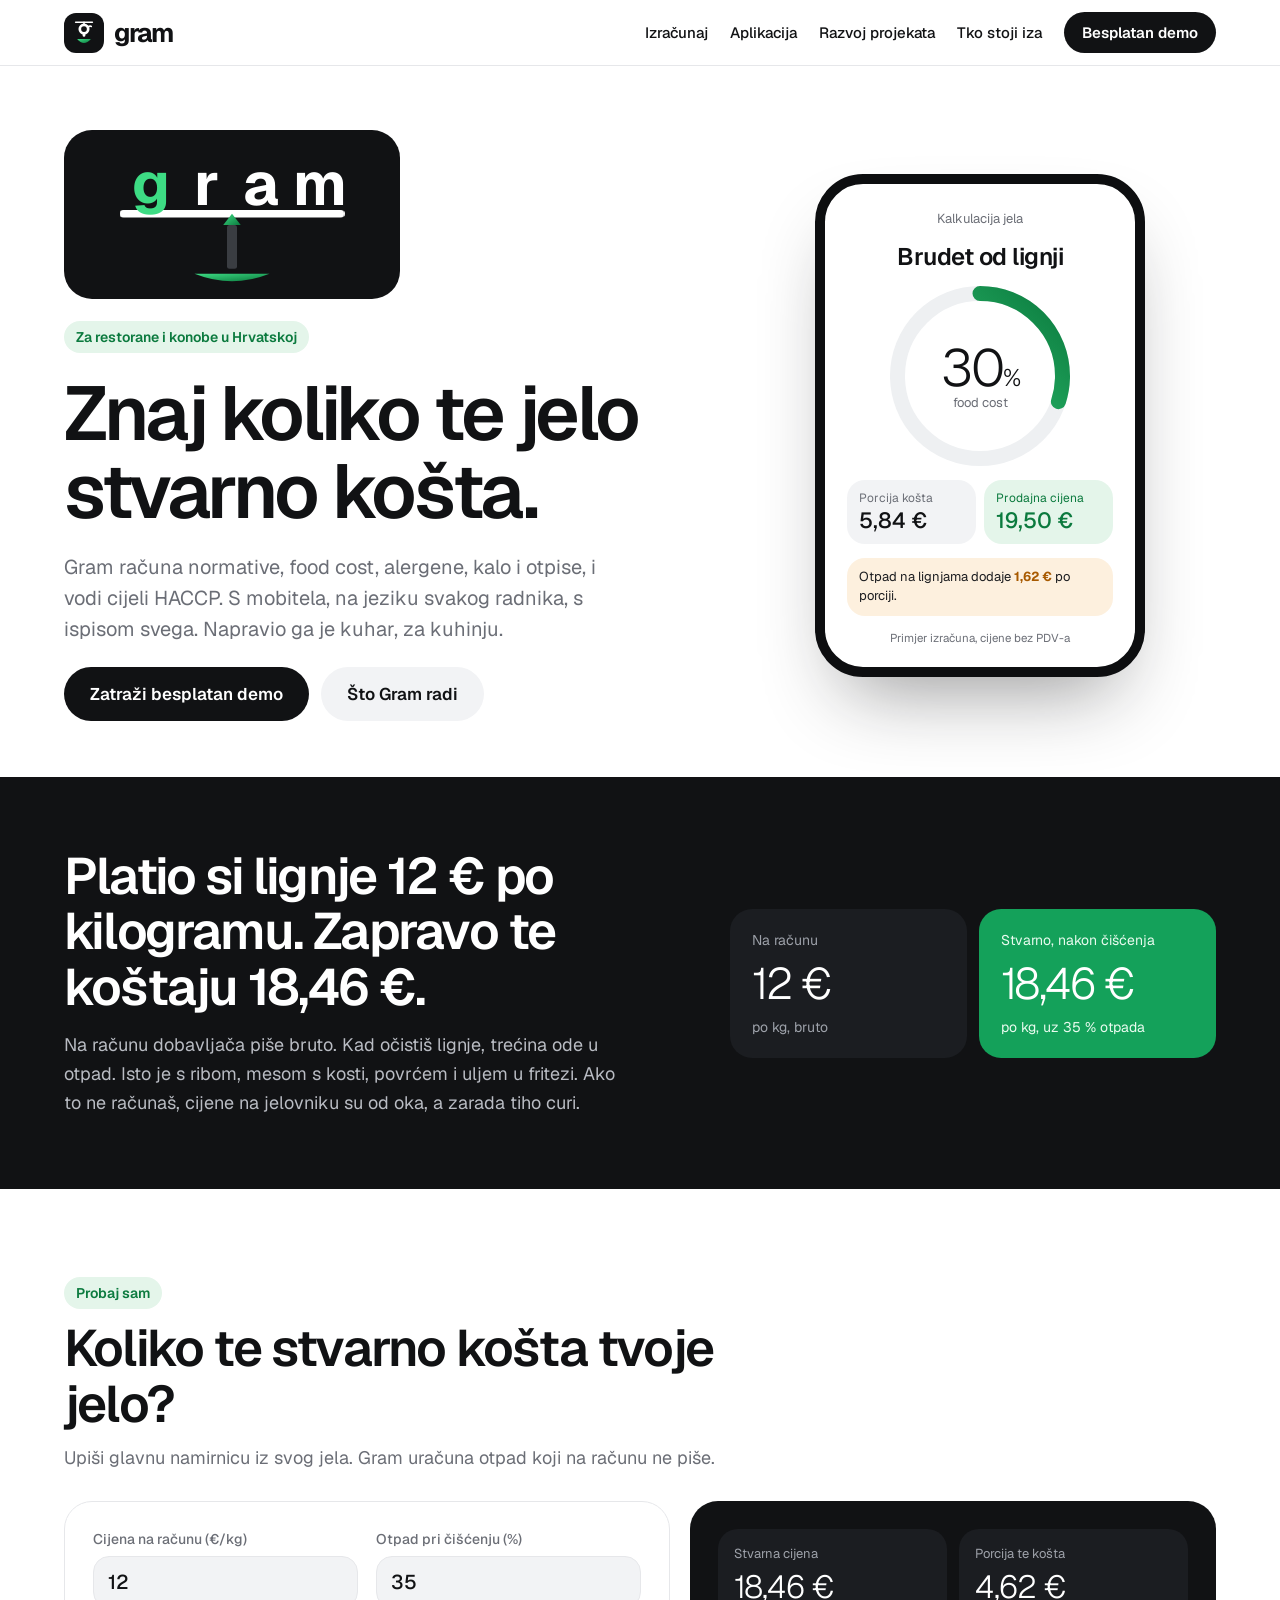
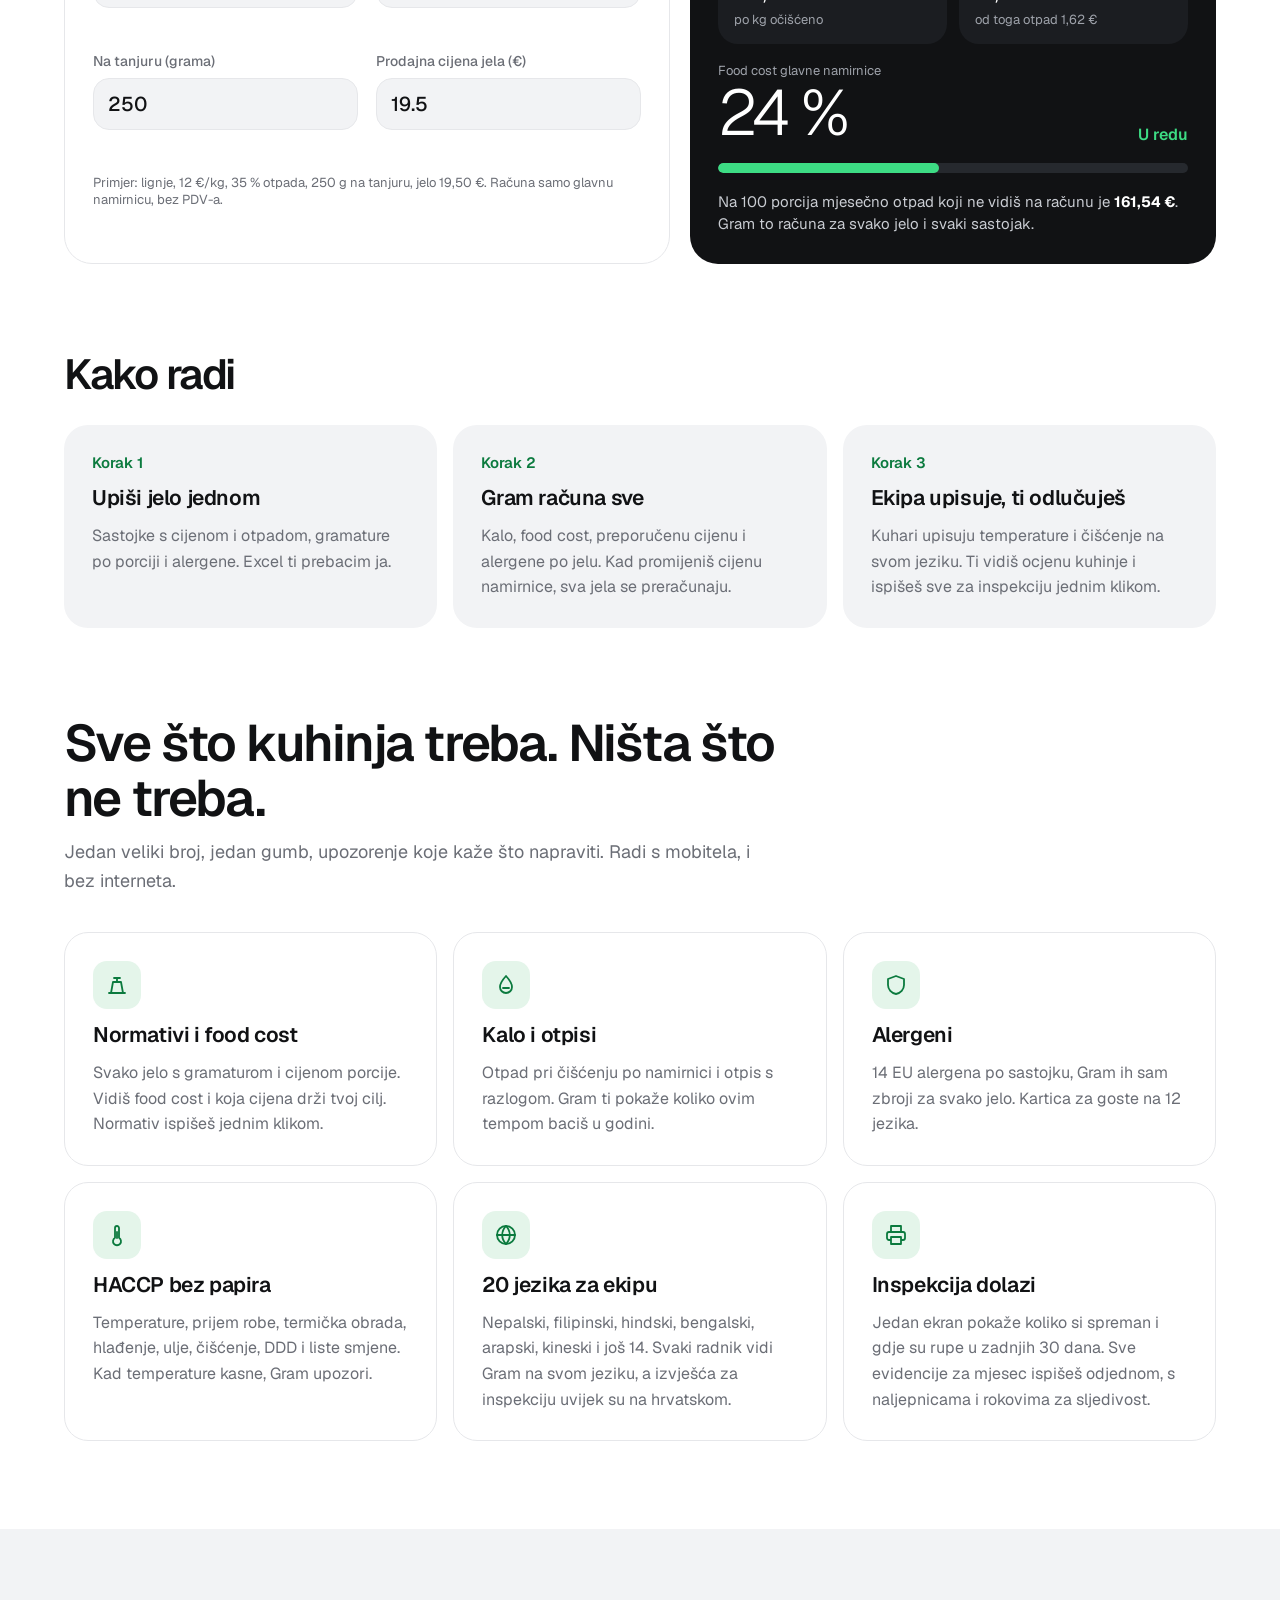
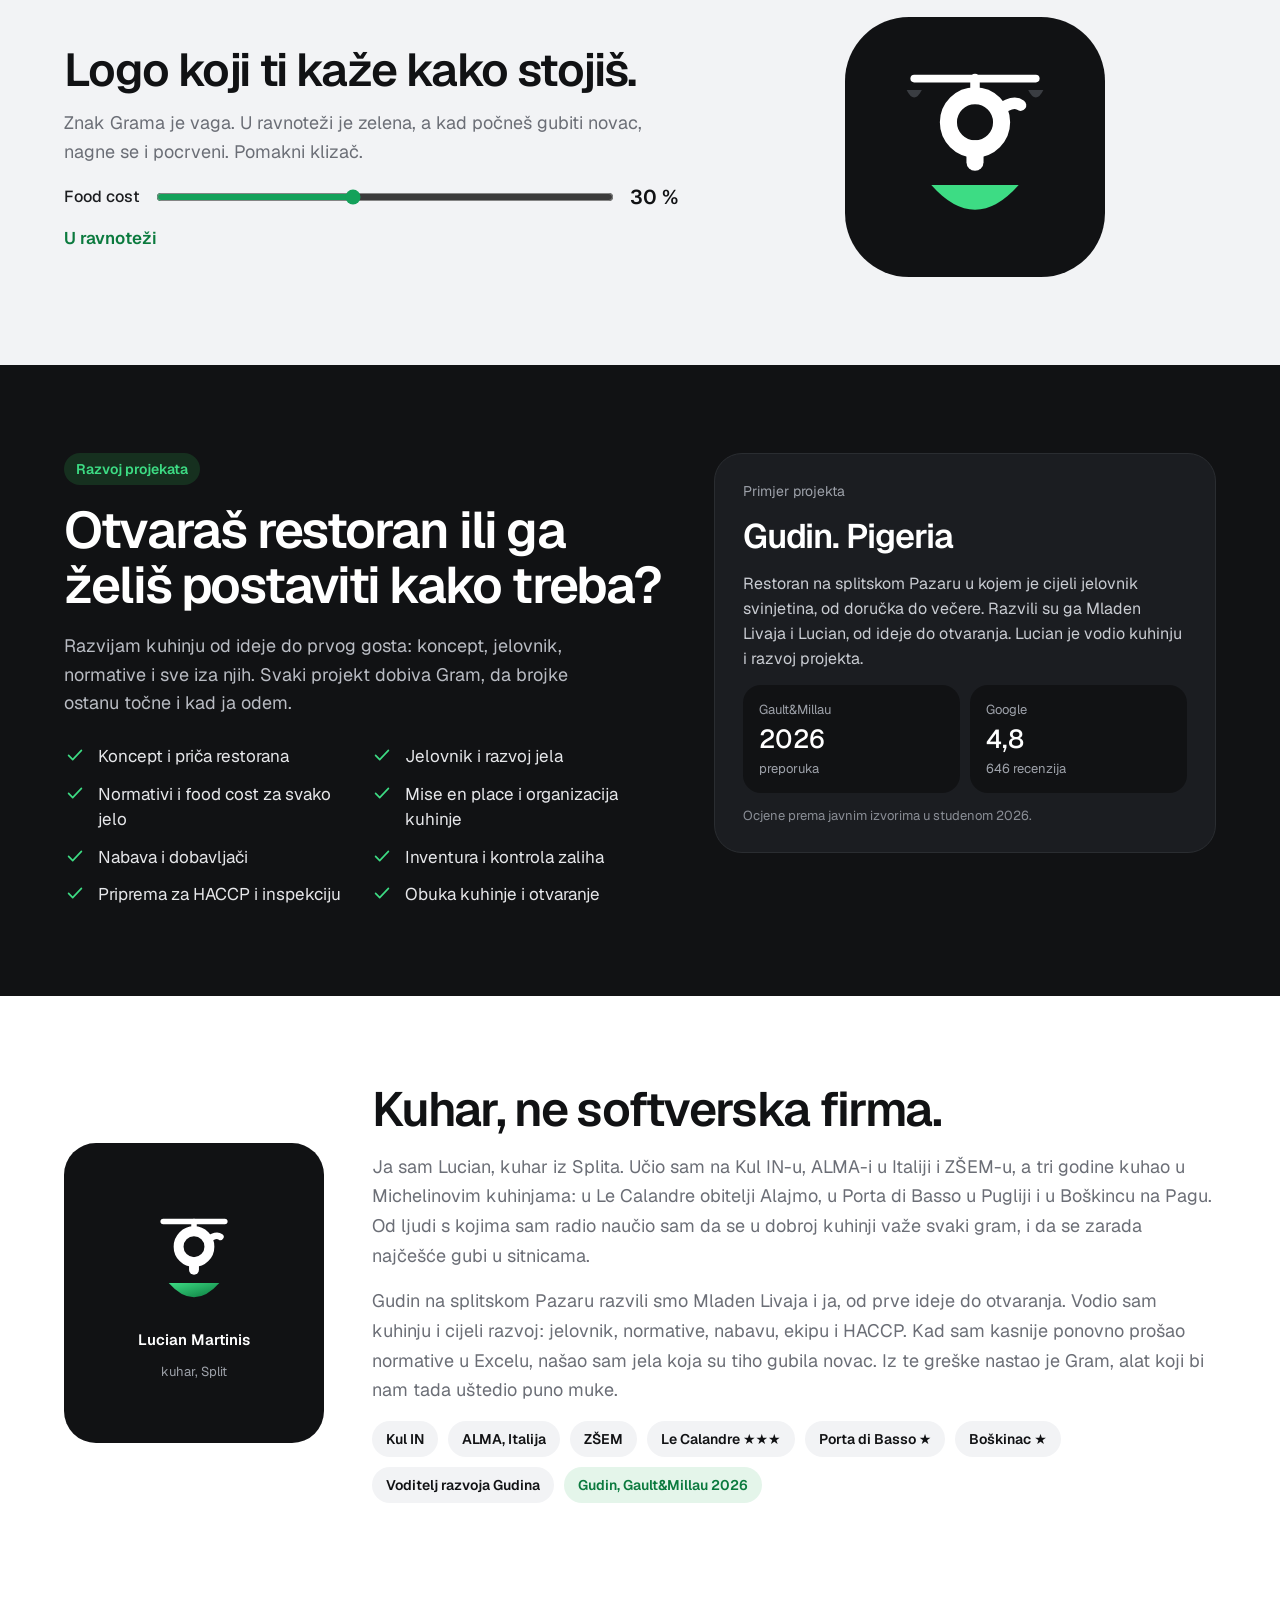
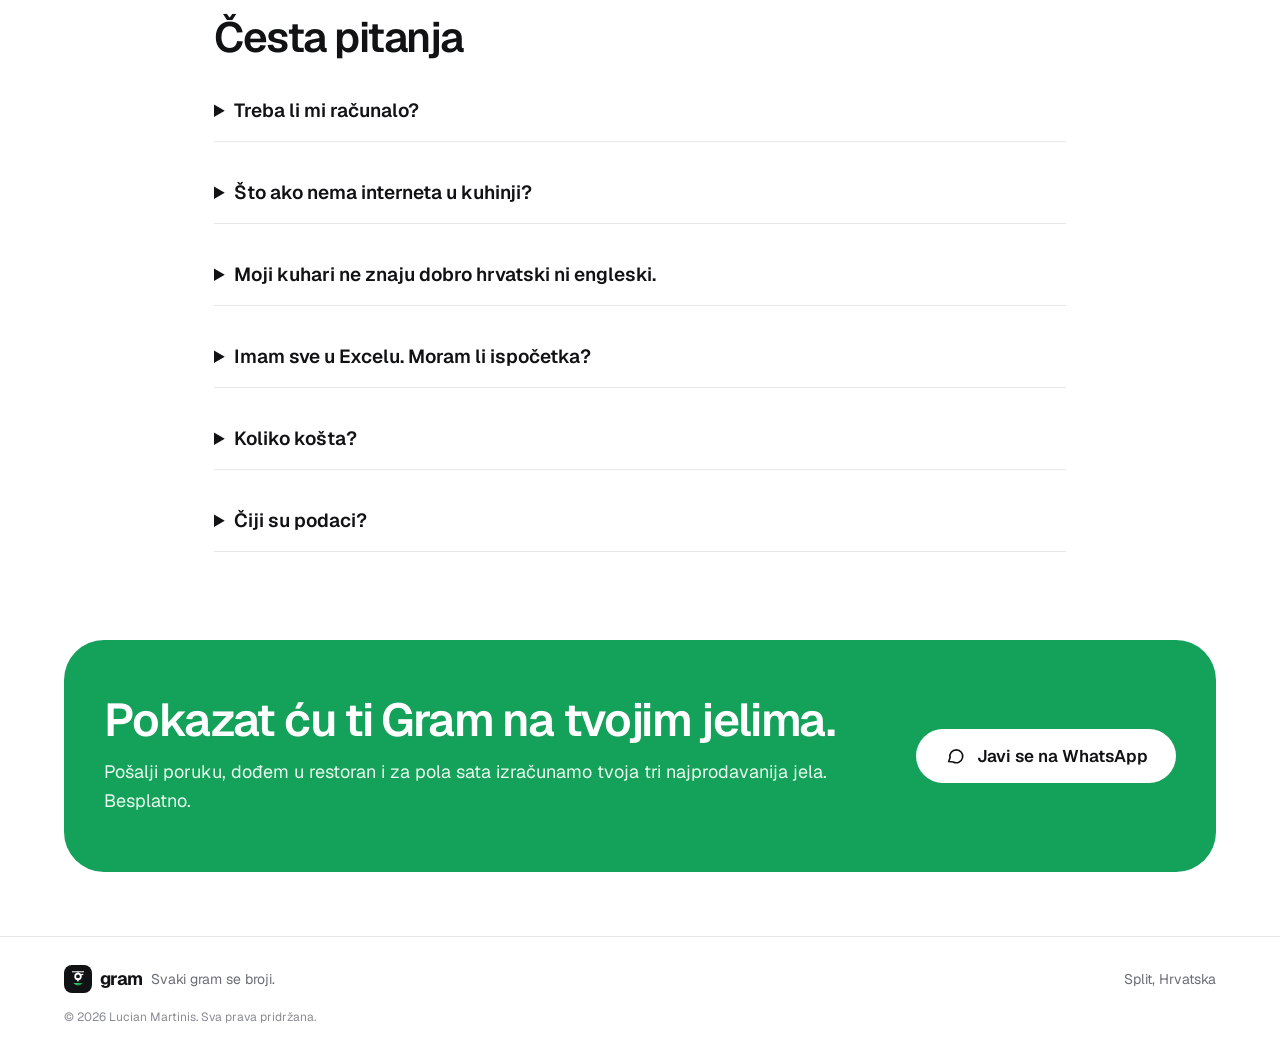
==== commit 8ac95504: "Gram v1.12.4: slova s gramcontrol.com umjesto Google Fonts (GDPR), CSP bez Googlea" ====
--- a/index.html
+++ b/index.html
@@ -1 +1 @@
-<!DOCTYPE html><!-- © 2026 Lucian Martinis. Sva prava pridržana. Gram (gramcontrol.com). Kopiranje, mijenjanje i dijeljenje koda bez pisanog dopuštenja autora nije dopušteno. --> <html lang="hr"> <head> <meta charset="utf-8"><meta name="author" content="Lucian Martinis"><meta name="copyright" content="© 2026 Lucian Martinis"> <meta http-equiv="Content-Security-Policy" content="default-src 'none'; script-src 'unsafe-inline'; style-src 'unsafe-inline' https://fonts.googleapis.com; font-src https://fonts.gstatic.com; img-src 'self' data:; connect-src 'none'; base-uri 'none'; object-src 'none'; form-action 'self' https://wa.me https://api.whatsapp.com"> <meta name="referrer" content="strict-origin-when-cross-origin"> <meta name="viewport" content="width=device-width,initial-scale=1"> <title>Gram. Svaki gram se broji.</title> <meta name="description" content="Gram: normativi, food cost, alergeni, kalo, otpisi i HACCP za restorane i konobe u Hrvatskoj. Napravio ga je kuhar, za kuhinju."> <link rel="stylesheet" href="https://fonts.googleapis.com/css2?family=Geist:wght@300;400;500;600;700&display=swap"> <style>*{box-sizing:border-box}html{scroll-behavior:smooth}body{margin:0;font-family:Geist,system-ui,-apple-system,sans-serif;color:#1c1d20;background:#fff;-webkit-font-smoothing:antialiased}a{color:#111214}.w{max-width:1200px;margin:0 auto;padding:0 24px}h1,h2,h3{margin:0;color:#111214;font-weight:600}h1{font-size:clamp(42px,6vw,76px);letter-spacing:-.045em;line-height:1.02}h2{font-size:clamp(30px,4vw,52px);letter-spacing:-.035em;line-height:1.08}h3{font-size:21px;letter-spacing:-.4px}p{margin:0}.lead{font-size:clamp(17px,1.6vw,20px);line-height:1.55;color:#6b6e76;max-width:560px}.txt{font-size:18px;line-height:1.6;color:#6b6e76}.pill{align-self:flex-start;font-size:14px;font-weight:600;color:#0b7a3e;background:#e4f5ea;padding:7px 12px;border-radius:999px}.btn{display:inline-flex;align-items:center;justify-content:center;gap:10px;font-size:17px;font-weight:600;text-decoration:none;color:#fff;background:#111214;padding:16px 26px;border-radius:999px;border:0;cursor:pointer;font-family:inherit}.btn.l{color:#111214;background:#f2f3f5}.btn:hover{opacity:.88}.col{display:flex;flex-direction:column}.dark{background:#111214;color:#fff}.dark h2,.dark h3{color:#fff}.dark .txt{color:#b9bcc3}header{position:sticky;top:0;z-index:5;background:rgba(255,255,255,.85);backdrop-filter:blur(18px);-webkit-backdrop-filter:blur(18px);border-bottom:1px solid #e6e7ea}.hd{display:flex;align-items:center;justify-content:space-between;gap:16px;padding-top:12px;padding-bottom:12px}.brand{display:flex;align-items:center;gap:10px;text-decoration:none}.mark{width:40px;height:40px;border-radius:12px;background:#111214;display:flex;align-items:center;justify-content:center}.word{font-size:26px;font-weight:700;letter-spacing:-1.4px;color:#111214}nav{display:flex;align-items:center;gap:22px}nav a{font-size:15px;font-weight:500;text-decoration:none}nav .btn{font-size:15px;padding:11px 18px}@media(max-width:820px){nav a:not(.btn){display:none}}section{scroll-margin-top:70px}.hero{padding-top:64px;padding-bottom:56px;display:flex;flex-wrap:wrap;gap:48px;align-items:center}.hero>.col{flex:1 1 480px;min-width:0;gap:22px}.phone{width:min(330px,100%);border-radius:48px;border:10px solid #0d0e10;background:#fff;box-shadow:0 40px 80px -30px rgba(17,18,20,.45);padding:26px 22px 22px;gap:14px}.box{background:#f2f3f5;border-radius:18px;padding:10px 12px}.g2{display:grid;grid-template-columns:repeat(2,minmax(0,1fr));gap:12px}.card{background:#fff;border:1px solid #e6e7ea;border-radius:24px;padding:28px;gap:12px}.ico{width:48px;height:48px;border-radius:14px;background:#e4f5ea;display:flex;align-items:center;justify-content:center}.grid{display:grid;grid-template-columns:repeat(auto-fit,minmax(280px,1fr));gap:16px}.stat{background:#1b1d21;border-radius:22px;padding:22px;gap:6px}.stat b{font-size:clamp(30px,7vw,44px);white-space:nowrap;font-weight:300;letter-spacing:-2px}.stat>span{font-size:14px;color:#9ea2aa}input[type=number]{height:52px;border:1px solid #e6e7ea;border-radius:16px;padding:0 14px;font:inherit;font-size:20px;color:#111214;background:#f2f3f5;width:100%}label.f{display:flex;flex-direction:column;gap:8px;font-size:14px;font-weight:500;color:#6b6e76}.chk{list-style:none;margin:8px 0 0;padding:0;display:grid;grid-template-columns:repeat(auto-fit,minmax(240px,1fr));gap:12px}.chk li{display:flex;gap:12px;align-items:flex-start;font-size:17px;line-height:1.5;color:#e6e7ea}.tag{font-size:14px;font-weight:600;color:#111214;background:#f2f3f5;padding:9px 14px;border-radius:999px}@media(max-width:520px){#calc{grid-template-columns:1fr!important;padding:20px!important}}details{border-bottom:1px solid #e6e7ea;padding:18px 0}summary{font-size:19px;font-weight:600;color:#111214;cursor:pointer}details p{margin-top:12px;font-size:17px;line-height:1.6;color:#6b6e76}@keyframes gDrop{0%{transform:translateY(-120px);opacity:0}60%{transform:translateY(6px);opacity:1}80%{transform:translateY(-3px)}100%{transform:translateY(0);opacity:1}}@keyframes gBeam{0%{transform:rotate(0)}18%{transform:rotate(-7deg)}36%{transform:rotate(-3deg)}54%{transform:rotate(3deg)}72%{transform:rotate(-1.5deg)}86%{transform:rotate(.8deg)}100%{transform:rotate(0)}}@keyframes gSway{0%,100%{transform:rotate(-4deg)}50%{transform:rotate(4deg)}}@keyframes gGlow{0%,100%{opacity:.55}50%{opacity:1}}@keyframes draw{from{stroke-dasharray:0 518.4}to{stroke-dasharray:155.5 518.4}}.gl{opacity:0;animation:gDrop .7s cubic-bezier(.3,1.4,.5,1) both}.gb{transform-origin:240px 118px;animation:gBeam 2.4s ease-out .5s both}.gs{transform-origin:50px 14px;animation:gSway 4s ease-in-out infinite}.gp{animation:gGlow 2.6s ease-in-out infinite}.draw{animation:draw 1.6s cubic-bezier(.2,.8,.2,1) .3s both}.rv{opacity:0;transform:translateY(24px);transition:opacity .7s ease,transform .7s cubic-bezier(.2,.8,.2,1)}.rv.in{opacity:1;transform:none}@media(prefers-reduced-motion:reduce){.draw,.gb,.gl,.gp,.gs{animation:none;opacity:1}.rv{opacity:1;transform:none;transition:none}html{scroll-behavior:auto}}</style> </head> <body> <svg width="0" height="0" style="position:absolute" aria-hidden="true"><defs> <linearGradient id="gv" x1="0" y1="0" x2="1" y2="1"><stop offset="0" stop-color="#3DDC84"/><stop offset="1" stop-color="#0B7A3E"/></linearGradient> <symbol id="logo" viewBox="0 0 100 100"><g class="gs"><path d="M22 14 H78" stroke="#fff" stroke-width="5" stroke-linecap="round"/></g><path d="M50 14 V21" stroke="#fff" stroke-width="5" stroke-linecap="round"/><circle cx="50" cy="37" r="14" fill="none" stroke="#fff" stroke-width="9"/><path d="M62 31 Q70 25 74 28" fill="none" stroke="#fff" stroke-width="6" stroke-linecap="round"/><path d="M50 51 V58" stroke="#fff" stroke-width="9" stroke-linecap="round"/><path class="gp" d="M27 70 Q50 96 73 70 Z" fill="url(#gv)"/></symbol> <symbol id="ok" viewBox="0 0 24 24"><path d="M5 12.5l4.5 4.5L19 7" fill="none" stroke="#3DDC84" stroke-width="1.8" stroke-linecap="round" stroke-linejoin="round"/></symbol> </defs></svg> <header><div class="w hd"> <a href="#vrh" class="brand"><span class="mark"><svg width="30" height="30"><use href="#logo"/></svg></span><span class="word">gram</span></a> <nav aria-label="Glavni izbornik"> <a href="#kalkulator">Izračunaj</a><a href="#aplikacija">Aplikacija</a><a href="#projekti">Razvoj projekata</a><a href="#tko">Tko stoji iza</a> <a href="https://wa.me/38598210586?text=Bok%20Lucian%2C%20zanima%20me%20Gram%20demo." target="_blank" rel="noopener" class="btn">Besplatan demo</a> </nav></div></header> <main id="vrh"> <section class="w hero"> <div class="col"> <div aria-hidden="true" style="align-self:flex-start;background:#111214;border-radius:28px;padding:10px 18px 4px;max-width:100%"> <svg width="300" height="150" viewBox="0 0 480 240" style="max-width:100%;height:auto"> <g class="gb"><rect x="60" y="112" width="360" height="12" rx="6" fill="#fff"/> <g class="gl" style="animation-delay:.25s"><text x="110" y="104" text-anchor="middle" font-family="Geist,sans-serif" font-weight="700" font-size="96" fill="#3DDC84">g</text></g> <g class="gl" style="animation-delay:.6s"><text x="200" y="104" text-anchor="middle" font-family="Geist,sans-serif" font-weight="700" font-size="96" fill="#fff">r</text></g> <g class="gl" style="animation-delay:.95s"><text x="286" y="104" text-anchor="middle" font-family="Geist,sans-serif" font-weight="700" font-size="96" fill="#fff">a</text></g> <g class="gl" style="animation-delay:1.3s"><text x="380" y="104" text-anchor="middle" font-family="Geist,sans-serif" font-weight="700" font-size="96" fill="#fff">m</text></g></g> <path d="M226 136 L240 118 L254 136 Z" fill="url(#gv)"/><rect x="232" y="136" width="16" height="70" rx="4" fill="#3A3D42"/><path class="gp" d="M180 214 Q240 238 300 214 Z" fill="url(#gv)"/> </svg></div> <span class="pill">Za restorane i konobe u Hrvatskoj</span> <h1>Znaj koliko te jelo stvarno košta.</h1> <p class="lead">Gram računa normative, food cost, alergene, kalo i otpise, i vodi cijeli HACCP. S mobitela, na jeziku svakog radnika, s ispisom svega. Napravio ga je kuhar, za kuhinju.</p> <div style="display:flex;gap:12px;flex-wrap:wrap"><a href="https://wa.me/38598210586?text=Bok%20Lucian%2C%20zanima%20me%20Gram%20demo." target="_blank" rel="noopener" class="btn">Zatraži besplatan demo</a><a href="#aplikacija" class="btn l">Što Gram radi</a></div> </div> <div style="flex:1 1 320px;display:flex;justify-content:center"> <div class="phone col"> <span style="font-size:13px;color:#6b6e76;text-align:center">Kalkulacija jela</span> <span style="font-size:24px;font-weight:600;letter-spacing:-.5px;color:#111214;text-align:center">Brudet od lignji</span> <div style="position:relative;width:180px;height:180px;align-self:center"><svg width="180" height="180" viewBox="0 0 180 180" aria-hidden="true"><circle cx="90" cy="90" r="82.5" fill="none" stroke="#EEF0F2" stroke-width="15"/><circle class="draw" cx="90" cy="90" r="82.5" fill="none" stroke="url(#gv)" stroke-width="15" stroke-linecap="round" stroke-dasharray="155.5 518.4" transform="rotate(-90 90 90)"/></svg><div style="position:absolute;inset:0;display:flex;flex-direction:column;align-items:center;justify-content:center"><span style="font-size:52px;font-weight:300;letter-spacing:-2px;line-height:1;color:#111214">30<span style="font-size:24px">%</span></span><span style="font-size:13px;color:#6b6e76">food cost</span></div></div> <div class="g2" style="gap:8px"><div class="box col"><span style="font-size:12px;color:#6b6e76">Porcija košta</span><span style="font-size:22px;font-weight:500;color:#111214">5,84 €</span></div><div class="box col" style="background:#e4f5ea"><span style="font-size:12px;color:#0b7a3e">Prodajna cijena</span><span style="font-size:22px;font-weight:500;color:#0b7a3e">19,50 €</span></div></div> <div class="box" style="background:#fdf0de;font-size:13px;line-height:1.45">Otpad na lignjama dodaje <strong style="color:#a85a00">1,62 €</strong> po porciji.</div> <span style="font-size:11.5px;color:#6b6e76;text-align:center">Primjer izračuna, cijene bez PDV-a</span> </div></div> </section> <section class="dark"><div class="w rv" style="padding-top:72px;padding-bottom:72px;display:flex;flex-wrap:wrap;gap:40px;align-items:center"> <div class="col" style="flex:1 1 460px;min-width:0;gap:16px"> <h2>Platio si lignje 12 € po kilogramu. Zapravo te koštaju 18,46 €.</h2> <p class="txt" style="max-width:560px">Na računu dobavljača piše bruto. Kad očistiš lignje, trećina ode u otpad. Isto je s ribom, mesom s kosti, povrćem i uljem u fritezi. Ako to ne računaš, cijene na jelovniku su od oka, a zarada tiho curi.</p> </div> <div class="g2" style="flex:1 1 320px"> <div class="stat col"><span>Na računu</span><b>12 €</b><span>po kg, bruto</span></div> <div class="stat col" style="background:#14a15a"><span style="color:#e9fbef">Stvarno, nakon čišćenja</span><b>18,46 €</b><span style="color:#e9fbef">po kg, uz 35 % otpada</span></div> </div></div></section> <section id="kalkulator" class="w col rv" style="padding-top:88px;padding-bottom:24px;gap:28px"> <div class="col" style="gap:12px;max-width:720px"><span class="pill">Probaj sam</span><h2>Koliko te stvarno košta tvoje jelo?</h2><p class="txt">Upiši glavnu namirnicu iz svog jela. Gram uračuna otpad koji na računu ne piše.</p></div> <div style="display:flex;flex-wrap:wrap;gap:20px"> <form id="calc" style="flex:1 1 420px;min-width:0;border:1px solid #e6e7ea;border-radius:28px;padding:28px;display:grid;grid-template-columns:repeat(2,minmax(0,1fr));gap:18px"> <label class="f">Cijena na računu (€/kg)<input id="cPrice" type="number" min="0" step="0.1" value="12" inputmode="decimal"></label> <label class="f">Otpad pri čišćenju (%)<input id="cWaste" type="number" min="0" max="90" step="1" value="35" inputmode="numeric"></label> <label class="f">Na tanjuru (grama)<input id="cGrams" type="number" min="0" step="10" value="250" inputmode="numeric"></label> <label class="f">Prodajna cijena jela (€)<input id="cSell" type="number" min="0" step="0.5" value="19.5" inputmode="decimal"></label> <span style="grid-column:1/-1;font-size:13px;color:#6b6e76">Primjer: lignje, 12 €/kg, 35 % otpada, 250 g na tanjuru, jelo 19,50 €. Računa samo glavnu namirnicu, bez PDV-a.</span> </form> <div class="dark col" style="flex:1 1 340px;border-radius:28px;padding:28px;gap:18px"> <div class="g2"><div class="stat col" style="padding:16px;border-radius:20px;gap:4px"><span style="font-size:13px">Stvarna cijena</span><b style="font-size:32px;letter-spacing:-1px"><span id="oReal">18,46</span> €</b><span style="font-size:13px">po kg očišćeno</span></div> <div class="stat col" style="padding:16px;border-radius:20px;gap:4px"><span style="font-size:13px">Porcija te košta</span><b style="font-size:32px;letter-spacing:-1px"><span id="oPor">4,62</span> €</b><span style="font-size:13px">od toga otpad <span id="oHid">1,62</span> €</span></div></div> <div style="display:flex;align-items:flex-end;justify-content:space-between;gap:12px"><span class="col" style="gap:2px"><span style="font-size:13px;color:#9ea2aa">Food cost glavne namirnice</span><span style="font-size:64px;font-weight:300;letter-spacing:-3px;line-height:1"><span id="oPct">24</span> %</span></span><span id="oSt" style="font-size:16px;font-weight:600;text-align:right;color:#3ddc84">U redu</span></div> <span style="height:10px;border-radius:5px;background:#26292e;overflow:hidden;display:block"><span id="oBar" style="display:block;height:10px;border-radius:5px;width:47%;background:#3ddc84;transition:width .4s"></span></span> <span style="font-size:15px;line-height:1.5;color:#c9ccd2">Na 100 porcija mjesečno otpad koji ne vidiš na računu je <strong id="oMon" style="color:#fff">162,00 €</strong>. Gram to računa za svako jelo i svaki sastojak.</span> </div></div></section> <section class="w col rv" style="padding-top:64px;gap:28px"> <h2 style="font-size:clamp(28px,3.4vw,42px)">Kako radi</h2> <ol class="grid" style="list-style:none;margin:0;padding:0;grid-template-columns:repeat(auto-fit,minmax(260px,1fr))"> <li class="card col" style="background:#f2f3f5;border:0"><span style="font-size:15px;font-weight:600;color:#0b7a3e">Korak 1</span><h3>Upiši jelo jednom</h3><span class="txt" style="font-size:16px">Sastojke s cijenom i otpadom, gramature po porciji i alergene. Excel ti prebacim ja.</span></li> <li class="card col" style="background:#f2f3f5;border:0"><span style="font-size:15px;font-weight:600;color:#0b7a3e">Korak 2</span><h3>Gram računa sve</h3><span class="txt" style="font-size:16px">Kalo, food cost, preporučenu cijenu i alergene po jelu. Kad promijeniš cijenu namirnice, sva jela se preračunaju.</span></li> <li class="card col" style="background:#f2f3f5;border:0"><span style="font-size:15px;font-weight:600;color:#0b7a3e">Korak 3</span><h3>Ekipa upisuje, ti odlučuješ</h3><span class="txt" style="font-size:16px">Kuhari upisuju temperature i čišćenje na svom jeziku. Ti vidiš ocjenu kuhinje i ispišeš sve za inspekciju jednim klikom.</span></li> </ol></section> <section id="aplikacija" class="w col" style="padding-top:88px;padding-bottom:88px;gap:36px"> <div class="col rv" style="gap:12px;max-width:720px"><h2>Sve što kuhinja treba. Ništa što ne treba.</h2><p class="txt">Jedan veliki broj, jedan gumb, upozorenje koje kaže što napraviti. Radi s mobitela, i bez interneta.</p></div> <div class="grid rv"> <div class="card col"><span class="ico"><svg width="24" height="24" viewBox="0 0 24 24" fill="none" stroke="#0B7A3E" stroke-width="1.8" stroke-linecap="round" stroke-linejoin="round"><path d="M4 20h16M6 20l2-11h8l2 11M12 9V5M9 5h6"/></svg></span><h3>Normativi i food cost</h3><p class="txt" style="font-size:16px">Svako jelo s gramaturom i cijenom porcije. Vidiš food cost i koja cijena drži tvoj cilj. Normativ ispišeš jednim klikom.</p></div> <div class="card col"><span class="ico"><svg width="24" height="24" viewBox="0 0 24 24" fill="none" stroke="#0B7A3E" stroke-width="1.8" stroke-linecap="round" stroke-linejoin="round"><path d="M12 3s6 6.5 6 11a6 6 0 0 1-12 0c0-4.5 6-11 6-11z"/><path d="M9 15h6"/></svg></span><h3>Kalo i otpisi</h3><p class="txt" style="font-size:16px">Otpad pri čišćenju po namirnici i otpis s razlogom. Gram ti pokaže koliko ovim tempom baciš u godini.</p></div> <div class="card col"><span class="ico"><svg width="24" height="24" viewBox="0 0 24 24" fill="none" stroke="#0B7A3E" stroke-width="1.8" stroke-linecap="round" stroke-linejoin="round"><path d="M12 3l8 3v6c0 4.5-3.4 8.2-8 9-4.6-.8-8-4.5-8-9V6z"/></svg></span><h3>Alergeni</h3><p class="txt" style="font-size:16px">14 EU alergena po sastojku, Gram ih sam zbroji za svako jelo. Kartica za goste na 12 jezika.</p></div> <div class="card col"><span class="ico"><svg width="24" height="24" viewBox="0 0 24 24" fill="none" stroke="#0B7A3E" stroke-width="1.8" stroke-linecap="round" stroke-linejoin="round"><path d="M14 14.8V5a2 2 0 1 0-4 0v9.8a4 4 0 1 0 4 0zM12 9v6"/></svg></span><h3>HACCP bez papira</h3><p class="txt" style="font-size:16px">Temperature, prijem robe, termička obrada, hlađenje, ulje, čišćenje, DDD i liste smjene. Kad temperature kasne, Gram upozori.</p></div> <div class="card col"><span class="ico"><svg width="24" height="24" viewBox="0 0 24 24" fill="none" stroke="#0B7A3E" stroke-width="1.8" stroke-linecap="round" stroke-linejoin="round"><circle cx="12" cy="12" r="9"/><path d="M3 12h18M12 3c2.5 2.6 3.8 5.6 3.8 9s-1.3 6.4-3.8 9c-2.5-2.6-3.8-5.6-3.8-9S9.5 5.6 12 3z"/></svg></span><h3>20 jezika za ekipu</h3><p class="txt" style="font-size:16px">Nepalski, filipinski, hindski, bengalski, arapski, kineski i još 14. Svaki radnik vidi Gram na svom jeziku, a izvješća za inspekciju uvijek su na hrvatskom.</p></div> <div class="card col"><span class="ico"><svg width="24" height="24" viewBox="0 0 24 24" fill="none" stroke="#0B7A3E" stroke-width="1.8" stroke-linecap="round" stroke-linejoin="round"><path d="M7 9V3h10v6M7 17H5a2 2 0 0 1-2-2v-4a2 2 0 0 1 2-2h14a2 2 0 0 1 2 2v4a2 2 0 0 1-2 2h-2M7 14h10v7H7z"/></svg></span><h3>Inspekcija dolazi</h3><p class="txt" style="font-size:16px">Jedan ekran pokaže koliko si spreman i gdje su rupe u zadnjih 30 dana. Sve evidencije za mjesec ispišeš odjednom, s naljepnicama i rokovima za sljedivost.</p></div> </div></section> <section style="background:#f2f3f5"><div class="w rv" style="padding-top:88px;padding-bottom:88px;display:flex;flex-wrap:wrap;gap:48px;align-items:center"> <div class="col" style="flex:1 1 420px;min-width:0;gap:14px"> <h2 style="font-size:clamp(30px,3.6vw,46px)">Logo koji ti kaže kako stojiš.</h2> <p class="txt">Znak Grama je vaga. U ravnoteži je zelena, a kad počneš gubiti novac, nagne se i pocrveni. Pomakni klizač.</p> <label for="fcr" style="display:flex;align-items:center;gap:14px;font-size:16px;font-weight:500">Food cost<input id="fcr" type="range" min="15" max="50" step="1" value="30" style="flex:1;accent-color:#14A15A;height:28px"><span id="fcv" style="min-width:56px;font-size:20px;font-weight:600;color:#111214">30 %</span></label> <span id="fcs" style="font-size:17px;font-weight:600;color:#0b7a3e">U ravnoteži</span> </div> <div style="flex:1 1 280px;display:flex;justify-content:center"><div style="width:260px;height:260px;border-radius:64px;background:#111214;display:flex;align-items:center;justify-content:center"> <svg width="190" height="190" viewBox="0 0 100 100" role="img" aria-label="Vaga Grama prema food costu"> <g id="beam" style="transform-origin:50px 14px;transition:transform .6s cubic-bezier(.3,1.6,.4,1)"><path d="M18 14 H82" stroke="#fff" stroke-width="4" stroke-linecap="round"/><path d="M14 20 Q18 28 22 20 Z" fill="#3A3D42"/><path d="M78 20 Q82 28 86 20 Z" fill="#3A3D42"/></g> <path d="M50 14 V21" stroke="#fff" stroke-width="5" stroke-linecap="round"/><circle cx="50" cy="37" r="14" fill="none" stroke="#fff" stroke-width="9"/><path d="M62 31 Q70 25 74 28" fill="none" stroke="#fff" stroke-width="6" stroke-linecap="round"/><path d="M50 51 V58" stroke="#fff" stroke-width="9" stroke-linecap="round"/> <path id="pan" d="M27 70 Q50 96 73 70 Z" fill="#3DDC84" style="transition:fill .4s"/></svg> </div></div></div></section> <section id="projekti" class="dark"><div class="w rv" style="padding-top:88px;padding-bottom:88px;display:flex;flex-wrap:wrap;gap:48px"> <div class="col" style="flex:1 1 460px;min-width:0;gap:18px"> <span class="pill" style="color:#3ddc84;background:#16301f">Razvoj projekata</span> <h2>Otvaraš restoran ili ga želiš postaviti kako treba?</h2> <p class="txt" style="max-width:540px">Razvijam kuhinju od ideje do prvog gosta: koncept, jelovnik, normative i sve iza njih. Svaki projekt dobiva Gram, da brojke ostanu točne i kad ja odem.</p> <ul class="chk"> <li><svg width="22" height="22" style="flex:none"><use href="#ok"/></svg>Koncept i priča restorana</li> <li><svg width="22" height="22" style="flex:none"><use href="#ok"/></svg>Jelovnik i razvoj jela</li> <li><svg width="22" height="22" style="flex:none"><use href="#ok"/></svg>Normativi i food cost za svako jelo</li> <li><svg width="22" height="22" style="flex:none"><use href="#ok"/></svg>Mise en place i organizacija kuhinje</li> <li><svg width="22" height="22" style="flex:none"><use href="#ok"/></svg>Nabava i dobavljači</li> <li><svg width="22" height="22" style="flex:none"><use href="#ok"/></svg>Inventura i kontrola zaliha</li> <li><svg width="22" height="22" style="flex:none"><use href="#ok"/></svg>Priprema za HACCP i inspekciju</li> <li><svg width="22" height="22" style="flex:none"><use href="#ok"/></svg>Obuka kuhinje i otvaranje</li> </ul></div> <div class="col" style="flex:1 1 360px;gap:14px"> <div class="col" style="background:#1b1d21;border:1px solid #2a2d31;border-radius:28px;padding:28px;gap:14px"> <span style="font-size:14px;color:#9ea2aa">Primjer projekta</span> <span style="font-size:34px;font-weight:600;letter-spacing:-1px">Gudin. Pigeria</span> <span style="font-size:16px;line-height:1.55;color:#c9ccd2">Restoran na splitskom Pazaru u kojem je cijeli jelovnik svinjetina, od doručka do večere. Razvili su ga Mladen Livaja i Lucian, od ideje do otvaranja. Lucian je vodio kuhinju i razvoj projekta.</span> <div class="g2" style="gap:10px"><div class="col" style="background:#111214;border-radius:18px;padding:16px;gap:4px"><span style="font-size:13px;color:#9ea2aa">Gault&amp;Millau</span><span style="font-size:26px;font-weight:500">2026</span><span style="font-size:13px;color:#9ea2aa">preporuka</span></div> <div class="col" style="background:#111214;border-radius:18px;padding:16px;gap:4px"><span style="font-size:13px;color:#9ea2aa">Google</span><span style="font-size:26px;font-weight:500">4,8</span><span style="font-size:13px;color:#9ea2aa">646 recenzija</span></div></div> <span style="font-size:13px;color:#8a8e96">Ocjene prema javnim izvorima u studenom 2026.</span> </div></div></div></section> <section id="tko" class="w rv" style="padding-top:88px;padding-bottom:88px;display:flex;flex-wrap:wrap;gap:48px;align-items:center"> <div class="col" style="flex:0 0 260px;height:300px;border-radius:32px;background:#111214;align-items:center;justify-content:center;gap:14px;padding:20px;margin:0 auto"><svg width="110" height="110"><use href="#logo"/></svg><span style="font-size:15px;font-weight:600;color:#fff">Lucian Martinis</span><span style="font-size:13px;color:#9ea2aa">kuhar, Split</span></div> <div class="col" style="flex:1 1 420px;min-width:0;gap:16px"> <h2 style="font-size:clamp(32px,4vw,48px)">Kuhar, ne softverska firma.</h2> <p class="txt" style="line-height:1.65">Ja sam Lucian, kuhar iz Splita. Učio sam na Kul IN-u, ALMA-i u Italiji i ZŠEM-u, a tri godine kuhao u Michelinovim kuhinjama: u Le Calandre obitelji Alajmo, u Porta di Basso u Pugliji i u Boškincu na Pagu. Od ljudi s kojima sam radio naučio sam da se u dobroj kuhinji važe svaki gram, i da se zarada najčešće gubi u sitnicama.</p> <p class="txt" style="line-height:1.65">Gudin na splitskom Pazaru razvili smo Mladen Livaja i ja, od prve ideje do otvaranja. Vodio sam kuhinju i cijeli razvoj: jelovnik, normative, nabavu, ekipu i HACCP. Kad sam kasnije ponovno prošao normative u Excelu, našao sam jela koja su tiho gubila novac. Iz te greške nastao je Gram, alat koji bi nam tada uštedio puno muke.</p> <div style="display:flex;gap:10px;flex-wrap:wrap"><span class="tag">Kul IN</span><span class="tag">ALMA, Italija</span><span class="tag">ZŠEM</span><span class="tag">Le Calandre ★★★</span><span class="tag">Porta di Basso ★</span><span class="tag">Boškinac ★</span><span class="tag">Voditelj razvoja Gudina</span><span class="tag" style="color:#0b7a3e;background:#e4f5ea">Gudin, Gault&amp;Millau 2026</span></div> </div></section> <section class="col rv" style="max-width:900px;margin:0 auto;padding:24px 24px 88px;gap:20px"> <h2 style="font-size:clamp(28px,3.4vw,42px)">Česta pitanja</h2> <details><summary>Treba li mi računalo?</summary><p>Ne. Gram radi na mobitelu i tabletu, a ispisuje na bilo koji printer.</p></details> <details><summary>Što ako nema interneta u kuhinji?</summary><p>Gram radi i bez interneta. Upisi se spremaju na uređaju, pa hladnjača i podrum nisu problem.</p></details> <details><summary>Moji kuhari ne znaju dobro hrvatski ni engleski.</summary><p>Zato Gram ima 20 jezika. Svaki radnik bira svoj, a sličice namirnica pomažu i onima koji slabo čitaju.</p></details> <details><summary>Imam sve u Excelu. Moram li ispočetka?</summary><p>Ne. Pošalješ tablicu, a ja je prebacim u Gram i usput provjerim greške u normativima.</p></details> <details><summary>Koliko košta?</summary><p>Prvi restorani dobivaju Gram po uvodnoj cijeni koju dogovorimo nakon besplatnog demoa. Bez ugovora na godinu.</p></details> <details><summary>Čiji su podaci?</summary><p>Tvoji. Recepture i cijene su tvoje poslovne tajne. Sigurnosnu kopiju možeš napraviti kad god hoćeš.</p></details> </section> <section id="demo" class="w rv" style="margin-bottom:64px"> <div style="background:#14a15a;border-radius:40px;padding:clamp(32px,5vw,56px) clamp(24px,4vw,40px);display:flex;flex-wrap:wrap;gap:32px;align-items:center;justify-content:space-between;color:#fff"> <div class="col" style="flex:1 1 420px;min-width:0;gap:12px"> <h2 style="color:#fff;font-size:clamp(30px,3.6vw,46px)">Pokazat ću ti Gram na tvojim jelima.</h2> <p class="txt" style="color:#e9fbef">Pošalji poruku, dođem u restoran i za pola sata izračunamo tvoja tri najprodavanija jela. Besplatno.</p></div> <div class="col" style="gap:10px;min-width:260px"> <a id="waBtn" href="https://wa.me/38598210586?text=Bok%20Lucian%2C%20zanima%20me%20Gram%20demo." target="_blank" rel="noopener" class="btn" style="color:#111214;background:#fff"><svg width="22" height="22" viewBox="0 0 24 24" fill="none" stroke="#111214" stroke-width="1.8" stroke-linecap="round" stroke-linejoin="round"><path d="M4 18l1.5-4A7 7 0 1 1 9 18.5z"/></svg>Javi se na WhatsApp</a> </div></div></section> </main> <footer style="border-top:1px solid #e6e7ea"><div class="w" style="padding-top:28px;padding-bottom:28px;display:flex;justify-content:space-between;align-items:center;gap:16px;flex-wrap:wrap;font-size:14px;color:#6b6e76"> <span style="display:flex;align-items:center;gap:8px"><span class="mark" style="width:28px;height:28px;border-radius:8px"><svg width="20" height="20"><use href="#logo"/></svg></span><span style="font-weight:700;letter-spacing:-.6px;color:#111214;font-size:18px">gram</span> Svaki gram se broji.</span> <span>Split, Hrvatska</span><span style="width:100%;font-size:12px;color:#8a8d94">© 2026 Lucian Martinis. Sva prava pridržana.</span></div></footer> <script>function _0x19a1(){const _0x304aca=['ugf6AsWGzM9VzcbJB3n0ihjHC3rL','i0zgnKe1rq','zMnZ','ywrK','vxbPXAfPihbYB2rHAM51ignPAMvUDq','i0yYqJmZra','y1bYAwnL','C3r5Bgu','mxvps1PYAW','Bwf4','CM91BMq','D2LKDgG','yMvHBq','i0zgnue0rq','DhjHBNnMB3jT','iZLfqtjbqq','C2v0qxr0CMLIDxrL','Aw5WDxq','mtvgwvjPu2i','zMnY','mtK4nJuWodD1B2jowg0','DMfSDwu','CxvLCNLtzwXLy3rVCKfSBa','B0jHCG','ywrKrxzLBNrmAxn0zw5LCG','lNj2','iZbcn0eZrq','i0mYmJGXra','DgfYz2v0','mJK3nZa2mNLnBK1HyW','t2rSACsnBM8SigLZCg9KignPBgPH','mJiYnZyXn1j1ue1Zza','BwLU','B1jLywW','y1DHC3rL','nteZvNLPCMDH','r3vIACwHig5VDMfJ','otu2nJGWme1LDLHXAW','y2XHC3nmAxn0','z2v0rwXLBwvUDej5swq','i0e4nueWma','B2jZzxj2zq','mZCXnteYtuLvufHH','mJe4nZeWAgLsqKPJ','mtjAA2XQzuy','CMvWBgfJzq','y0DYyw1Z','yMfJA2DYB3vUza','y2fSyW','Dgv4DenVBNrLBNq','CM90yxrLka','B1n0','zgvNkq','CgfU','C3vIBwL0','y29SB3i','B1bVCG','ugf6Aq','mJyYndK2nMDJs1fTAG','vsbYzwr1','zM9YrwfJAa','iZnerem4na'];_0x19a1=function(){return _0x304aca;};return _0x19a1();}function _0x1855(_0x55c057,_0x41ef76){_0x55c057=_0x55c057-0x16a;const _0x19a166=_0x19a1();let _0x1855fe=_0x19a166[_0x55c057];if(_0x1855['DojUvu']===undefined){var _0x113bf1=function(_0x2bc87f){const _0x1dfd28='abcdefghijklmnopqrstuvwxyzABCDEFGHIJKLMNOPQRSTUVWXYZ0123456789+/=';let _0x28086c='',_0x5afb47='';for(let _0x3f409b=0x0,_0x1dcd9b,_0x32bba1,_0x261d89=0x0;_0x32bba1=_0x2bc87f['charAt'](_0x261d89++);~_0x32bba1&&(_0x1dcd9b=_0x3f409b%0x4?_0x1dcd9b*0x40+_0x32bba1:_0x32bba1,_0x3f409b++%0x4)?_0x28086c+=String['fromCharCode'](0xff&_0x1dcd9b>>(-0x2*_0x3f409b&0x6)):0x0){_0x32bba1=_0x1dfd28['indexOf'](_0x32bba1);}for(let _0x696e02=0x0,_0x35f319=_0x28086c['length'];_0x696e02<_0x35f319;_0x696e02++){_0x5afb47+='%'+('00'+_0x28086c['charCodeAt'](_0x696e02)['toString'](0x10))['slice'](-0x2);}return decodeURIComponent(_0x5afb47);};_0x1855['egVhyQ']=_0x113bf1,_0x1855['TZWvtQ']={},_0x1855['DojUvu']=!![];}const _0x372606=_0x19a166[0x0],_0x26480=_0x55c057+_0x372606,_0x44e45c=_0x1855['TZWvtQ'][_0x26480];return!_0x44e45c?(_0x1855fe=_0x1855['egVhyQ'](_0x1855fe),_0x1855['TZWvtQ'][_0x26480]=_0x1855fe):_0x1855fe=_0x44e45c,_0x1855fe;}(function(_0x1bed2c,_0x123e92){const _0x48db50=_0x1855,_0x510605=_0x1bed2c();while(!![]){try{const _0x28a663=parseInt(_0x48db50(0x18c))/0x1*(-parseInt(_0x48db50(0x180))/0x2)+parseInt(_0x48db50(0x172))/0x3*(-parseInt(_0x48db50(0x170))/0x4)+-parseInt(_0x48db50(0x196))/0x5*(parseInt(_0x48db50(0x1a1))/0x6)+-parseInt(_0x48db50(0x1a3))/0x7+parseInt(_0x48db50(0x16b))/0x8+parseInt(_0x48db50(0x1a7))/0x9*(parseInt(_0x48db50(0x171))/0xa)+parseInt(_0x48db50(0x198))/0xb;if(_0x28a663===_0x123e92)break;else _0x510605['push'](_0x510605['shift']());}catch(_0x432068){_0x510605['push'](_0x510605['shift']());}}}(_0x19a1,0xb8f99),(function(){const _0x50cfb1=_0x1855,_0x28086c=_0x261d89=>document[_0x50cfb1(0x16d)](_0x261d89),_0x5afb47=_0x696e02=>_0x696e02['toFixed'](0x2)[_0x50cfb1(0x173)]('.',',');function _0x3f409b(){const _0x36b25d=_0x50cfb1,_0x35f319=Math[_0x36b25d(0x18d)](0x0,+_0x28086c(_0x36b25d(0x18a))[_0x36b25d(0x199)]||0x0),_0x36d4bf=Math[_0x36b25d(0x1a4)](0x5a,Math[_0x36b25d(0x18d)](0x0,+_0x28086c(_0x36b25d(0x1a6))[_0x36b25d(0x199)]||0x0)),_0x3fdf70=Math[_0x36b25d(0x18d)](0x0,+_0x28086c(_0x36b25d(0x174))['value']||0x0),_0x53cb6a=Math[_0x36b25d(0x18d)](0x0,+_0x28086c('cSell')['value']||0x0),_0x48143b=_0x35f319/(0x1-_0x36d4bf/0x64),_0x51b803=_0x48143b*_0x3fdf70/0x3e8,_0x79c224=_0x51b803-_0x35f319*_0x3fdf70/0x3e8,_0x1a4196=_0x53cb6a>0x0?_0x51b803/_0x53cb6a*0x64:0x0;_0x28086c(_0x36b25d(0x1a5))[_0x36b25d(0x177)]=_0x5afb47(_0x48143b),_0x28086c(_0x36b25d(0x17e))[_0x36b25d(0x177)]=_0x5afb47(_0x51b803),_0x28086c('oHid')[_0x36b25d(0x177)]=_0x5afb47(_0x79c224),_0x28086c('oPct')[_0x36b25d(0x177)]=Math['round'](_0x1a4196),_0x28086c('oMon')[_0x36b25d(0x177)]=_0x5afb47(_0x79c224*0x64)+'\x20€';let _0x13d9d6,_0x4fad00;if(_0x53cb6a<=0x0)_0x13d9d6=_0x36b25d(0x188),_0x4fad00=_0x36b25d(0x193);else{if(_0x1a4196<=0x20)_0x13d9d6=_0x36b25d(0x181),_0x4fad00='#3DDC84';else _0x1a4196<=0x24?(_0x13d9d6=_0x36b25d(0x17f),_0x4fad00='#F2B33D'):(_0x13d9d6=_0x36b25d(0x16a),_0x4fad00=_0x36b25d(0x185));}_0x28086c(_0x36b25d(0x179))[_0x36b25d(0x177)]=_0x13d9d6,_0x28086c(_0x36b25d(0x179))[_0x36b25d(0x18b)][_0x36b25d(0x17d)]=_0x4fad00,_0x28086c('oBar')[_0x36b25d(0x18b)][_0x36b25d(0x18f)]=Math[_0x36b25d(0x1a4)](0x64,Math[_0x36b25d(0x18e)](_0x1a4196*0x2))+'%',_0x28086c(_0x36b25d(0x19b))[_0x36b25d(0x18b)][_0x36b25d(0x175)]=_0x4fad00;}_0x28086c(_0x50cfb1(0x176))[_0x50cfb1(0x19c)](_0x50cfb1(0x195),_0x3f409b),_0x28086c(_0x50cfb1(0x176))['addEventListener'](_0x50cfb1(0x17c),_0x392b00=>_0x392b00['preventDefault']()),_0x3f409b();function _0x1dcd9b(){const _0x2f2e31=_0x50cfb1,_0x349902=+_0x28086c(_0x2f2e31(0x197))[_0x2f2e31(0x199)];let _0x2fde09,_0x19850a,_0x177104;if(_0x349902<0x1a)_0x2fde09=_0x2f2e31(0x1a2),_0x19850a=_0x2f2e31(0x19e),_0x177104=_0x2f2e31(0x183);else{if(_0x349902<=0x20)_0x2fde09='U\x20ravnoteži',_0x19850a=_0x2f2e31(0x19e),_0x177104=_0x2f2e31(0x183);else _0x349902<=0x24?(_0x2fde09=_0x2f2e31(0x184),_0x19850a=_0x2f2e31(0x16e),_0x177104=_0x2f2e31(0x189)):(_0x2fde09='Gubiš\x20novac',_0x19850a=_0x2f2e31(0x19f),_0x177104=_0x2f2e31(0x191));}_0x28086c('fcv')[_0x2f2e31(0x177)]=_0x349902+'\x20%',_0x28086c(_0x2f2e31(0x186))[_0x2f2e31(0x177)]=_0x2fde09,_0x28086c('fcs')[_0x2f2e31(0x18b)][_0x2f2e31(0x17d)]=_0x19850a,_0x28086c(_0x2f2e31(0x17b))[_0x2f2e31(0x194)]('fill',_0x177104),_0x28086c(_0x2f2e31(0x190))[_0x2f2e31(0x18b)][_0x2f2e31(0x192)]=_0x2f2e31(0x178)+Math[_0x2f2e31(0x18d)](-0xe,Math[_0x2f2e31(0x1a4)](0xe,(_0x349902-0x1e)*1.1))+_0x2f2e31(0x17a);}_0x28086c(_0x50cfb1(0x197))[_0x50cfb1(0x19c)](_0x50cfb1(0x195),_0x1dcd9b),_0x1dcd9b();const _0x32bba1=document[_0x50cfb1(0x19a)](_0x50cfb1(0x19d));if('IntersectionObserver'in window){const _0x2b8500=new IntersectionObserver(_0x5e8719=>_0x5e8719[_0x50cfb1(0x182)](_0x228559=>{const _0x1f2ccd=_0x50cfb1;_0x228559['isIntersecting']&&(_0x228559[_0x1f2ccd(0x1a0)]['classList'][_0x1f2ccd(0x187)]('in'),_0x2b8500['unobserve'](_0x228559[_0x1f2ccd(0x1a0)]));}),{'threshold':0.12});_0x32bba1[_0x50cfb1(0x182)](_0x36b9be=>_0x2b8500[_0x50cfb1(0x16f)](_0x36b9be));}else _0x32bba1[_0x50cfb1(0x182)](_0x54d351=>_0x54d351[_0x50cfb1(0x16c)]['add']('in'));}()));</script> </body> </html> +<!DOCTYPE html><!-- © 2026 Lucian Martinis. Sva prava pridržana. Gram (gramcontrol.com). Kopiranje, mijenjanje i dijeljenje koda bez pisanog dopuštenja autora nije dopušteno. --> <html lang="hr"> <head> <meta charset="utf-8"><meta name="author" content="Lucian Martinis"><meta name="copyright" content="© 2026 Lucian Martinis"> <meta http-equiv="Content-Security-Policy" content="default-src 'none'; script-src 'unsafe-inline'; style-src 'self' 'unsafe-inline'; font-src 'self'; img-src 'self' data:; connect-src 'none'; base-uri 'none'; object-src 'none'; form-action 'self' https://wa.me https://api.whatsapp.com"> <meta name="referrer" content="strict-origin-when-cross-origin"> <meta name="viewport" content="width=device-width,initial-scale=1"> <meta name="theme-color" content="#111214"> <link rel="apple-touch-icon" sizes="180x180" href="app/icon-180.png"> <link rel="icon" type="image/png" sizes="32x32" href="app/favicon-32.png"> <link rel="icon" type="image/png" sizes="192x192" href="app/icon-192.png"> <title>Gram. Svaki gram se broji.</title> <meta name="description" content="Gram: normativi, food cost, alergeni, kalo, otpisi i HACCP za restorane i konobe u Hrvatskoj. Napravio ga je kuhar, za kuhinju."> <link rel="stylesheet" href="/fonts/gram-fonts.css"> <style>*{box-sizing:border-box}html{scroll-behavior:smooth}body{margin:0;font-family:Geist,system-ui,-apple-system,sans-serif;color:#1c1d20;background:#fff;-webkit-font-smoothing:antialiased}a{color:#111214}.w{max-width:1200px;margin:0 auto;padding:0 24px}h1,h2,h3{margin:0;color:#111214;font-weight:600}h1{font-size:clamp(42px,6vw,76px);letter-spacing:-.045em;line-height:1.02}h2{font-size:clamp(30px,4vw,52px);letter-spacing:-.035em;line-height:1.08}h3{font-size:21px;letter-spacing:-.4px}p{margin:0}.lead{font-size:clamp(17px,1.6vw,20px);line-height:1.55;color:#6b6e76;max-width:560px}.txt{font-size:18px;line-height:1.6;color:#6b6e76}.pill{align-self:flex-start;font-size:14px;font-weight:600;color:#0b7a3e;background:#e4f5ea;padding:7px 12px;border-radius:999px}.btn{display:inline-flex;align-items:center;justify-content:center;gap:10px;font-size:17px;font-weight:600;text-decoration:none;color:#fff;background:#111214;padding:16px 26px;border-radius:999px;border:0;cursor:pointer;font-family:inherit}.btn.l{color:#111214;background:#f2f3f5}.btn:hover{opacity:.88}.col{display:flex;flex-direction:column}.dark{background:#111214;color:#fff}.dark h2,.dark h3{color:#fff}.dark .txt{color:#b9bcc3}header{position:sticky;top:0;z-index:5;background:rgba(255,255,255,.85);backdrop-filter:blur(18px);-webkit-backdrop-filter:blur(18px);border-bottom:1px solid #e6e7ea}.hd{display:flex;align-items:center;justify-content:space-between;gap:16px;padding-top:12px;padding-bottom:12px}.brand{display:flex;align-items:center;gap:10px;text-decoration:none}.mark{width:40px;height:40px;border-radius:12px;background:#111214;display:flex;align-items:center;justify-content:center}.word{font-size:26px;font-weight:700;letter-spacing:-1.4px;color:#111214}nav{display:flex;align-items:center;gap:22px}nav a{font-size:15px;font-weight:500;text-decoration:none}nav .btn{font-size:15px;padding:11px 18px}@media(max-width:820px){nav a:not(.btn){display:none}}section{scroll-margin-top:70px}.hero{padding-top:64px;padding-bottom:56px;display:flex;flex-wrap:wrap;gap:48px;align-items:center}.hero>.col{flex:1 1 480px;min-width:0;gap:22px}.phone{width:min(330px,100%);border-radius:48px;border:10px solid #0d0e10;background:#fff;box-shadow:0 40px 80px -30px rgba(17,18,20,.45);padding:26px 22px 22px;gap:14px}.box{background:#f2f3f5;border-radius:18px;padding:10px 12px}.g2{display:grid;grid-template-columns:repeat(2,minmax(0,1fr));gap:12px}.card{background:#fff;border:1px solid #e6e7ea;border-radius:24px;padding:28px;gap:12px}.ico{width:48px;height:48px;border-radius:14px;background:#e4f5ea;display:flex;align-items:center;justify-content:center}.grid{display:grid;grid-template-columns:repeat(auto-fit,minmax(280px,1fr));gap:16px}.stat{background:#1b1d21;border-radius:22px;padding:22px;gap:6px}.stat b{font-size:clamp(30px,7vw,44px);white-space:nowrap;font-weight:300;letter-spacing:-2px}.stat>span{font-size:14px;color:#9ea2aa}input[type=number]{height:52px;border:1px solid #e6e7ea;border-radius:16px;padding:0 14px;font:inherit;font-size:20px;color:#111214;background:#f2f3f5;width:100%}label.f{display:flex;flex-direction:column;gap:8px;font-size:14px;font-weight:500;color:#6b6e76}.chk{list-style:none;margin:8px 0 0;padding:0;display:grid;grid-template-columns:repeat(auto-fit,minmax(240px,1fr));gap:12px}.chk li{display:flex;gap:12px;align-items:flex-start;font-size:17px;line-height:1.5;color:#e6e7ea}.tag{font-size:14px;font-weight:600;color:#111214;background:#f2f3f5;padding:9px 14px;border-radius:999px}@media(max-width:520px){#calc{grid-template-columns:1fr!important;padding:20px!important}}details{border-bottom:1px solid #e6e7ea;padding:18px 0}summary{font-size:19px;font-weight:600;color:#111214;cursor:pointer}details p{margin-top:12px;font-size:17px;line-height:1.6;color:#6b6e76}@keyframes gDrop{0%{transform:translateY(-120px);opacity:0}60%{transform:translateY(6px);opacity:1}80%{transform:translateY(-3px)}100%{transform:translateY(0);opacity:1}}@keyframes gBeam{0%{transform:rotate(0)}18%{transform:rotate(-7deg)}36%{transform:rotate(-3deg)}54%{transform:rotate(3deg)}72%{transform:rotate(-1.5deg)}86%{transform:rotate(.8deg)}100%{transform:rotate(0)}}@keyframes gSway{0%,100%{transform:rotate(-4deg)}50%{transform:rotate(4deg)}}@keyframes gGlow{0%,100%{opacity:.55}50%{opacity:1}}@keyframes draw{from{stroke-dasharray:0 518.4}to{stroke-dasharray:155.5 518.4}}.gl{opacity:0;animation:gDrop .7s cubic-bezier(.3,1.4,.5,1) both}.gb{transform-origin:240px 118px;animation:gBeam 2.4s ease-out .5s both}.gs{transform-origin:50px 14px;animation:gSway 4s ease-in-out infinite}.gp{animation:gGlow 2.6s ease-in-out infinite}.draw{animation:draw 1.6s cubic-bezier(.2,.8,.2,1) .3s both}.rv{opacity:0;transform:translateY(24px);transition:opacity .7s ease,transform .7s cubic-bezier(.2,.8,.2,1)}.rv.in{opacity:1;transform:none}@media(prefers-reduced-motion:reduce){.draw,.gb,.gl,.gp,.gs{animation:none;opacity:1}.rv{opacity:1;transform:none;transition:none}html{scroll-behavior:auto}}</style> </head> <body> <svg width="0" height="0" style="position:absolute" aria-hidden="true"><defs> <linearGradient id="gv" x1="0" y1="0" x2="1" y2="1"><stop offset="0" stop-color="#3DDC84"/><stop offset="1" stop-color="#0B7A3E"/></linearGradient> <symbol id="logo" viewBox="0 0 100 100"><g class="gs"><path d="M22 14 H78" stroke="#fff" stroke-width="5" stroke-linecap="round"/></g><path d="M50 14 V21" stroke="#fff" stroke-width="5" stroke-linecap="round"/><circle cx="50" cy="37" r="14" fill="none" stroke="#fff" stroke-width="9"/><path d="M62 31 Q70 25 74 28" fill="none" stroke="#fff" stroke-width="6" stroke-linecap="round"/><path d="M50 51 V58" stroke="#fff" stroke-width="9" stroke-linecap="round"/><path class="gp" d="M27 70 Q50 96 73 70 Z" fill="url(#gv)"/></symbol> <symbol id="ok" viewBox="0 0 24 24"><path d="M5 12.5l4.5 4.5L19 7" fill="none" stroke="#3DDC84" stroke-width="1.8" stroke-linecap="round" stroke-linejoin="round"/></symbol> </defs></svg> <header><div class="w hd"> <a href="#vrh" class="brand"><span class="mark"><svg width="30" height="30"><use href="#logo"/></svg></span><span class="word">gram</span></a> <nav aria-label="Glavni izbornik"> <a href="#kalkulator">Izračunaj</a><a href="#aplikacija">Aplikacija</a><a href="#projekti">Razvoj projekata</a><a href="#tko">Tko stoji iza</a> <a href="https://wa.me/38598210586?text=Bok%20Lucian%2C%20zanima%20me%20Gram%20demo." target="_blank" rel="noopener" class="btn">Besplatan demo</a> </nav></div></header> <main id="vrh"> <section class="w hero"> <div class="col"> <div aria-hidden="true" style="align-self:flex-start;background:#111214;border-radius:28px;padding:10px 18px 4px;max-width:100%"> <svg width="300" height="150" viewBox="0 0 480 240" style="max-width:100%;height:auto"> <g class="gb"><rect x="60" y="112" width="360" height="12" rx="6" fill="#fff"/> <g class="gl" style="animation-delay:.25s"><text x="110" y="104" text-anchor="middle" font-family="Geist,sans-serif" font-weight="700" font-size="96" fill="#3DDC84">g</text></g> <g class="gl" style="animation-delay:.6s"><text x="200" y="104" text-anchor="middle" font-family="Geist,sans-serif" font-weight="700" font-size="96" fill="#fff">r</text></g> <g class="gl" style="animation-delay:.95s"><text x="286" y="104" text-anchor="middle" font-family="Geist,sans-serif" font-weight="700" font-size="96" fill="#fff">a</text></g> <g class="gl" style="animation-delay:1.3s"><text x="380" y="104" text-anchor="middle" font-family="Geist,sans-serif" font-weight="700" font-size="96" fill="#fff">m</text></g></g> <path d="M226 136 L240 118 L254 136 Z" fill="url(#gv)"/><rect x="232" y="136" width="16" height="70" rx="4" fill="#3A3D42"/><path class="gp" d="M180 214 Q240 238 300 214 Z" fill="url(#gv)"/> </svg></div> <span class="pill">Za restorane i konobe u Hrvatskoj</span> <h1>Znaj koliko te jelo stvarno košta.</h1> <p class="lead">Gram računa normative, food cost, alergene, kalo i otpise, i vodi cijeli HACCP. S mobitela, na jeziku svakog radnika, s ispisom svega. Napravio ga je kuhar, za kuhinju.</p> <div style="display:flex;gap:12px;flex-wrap:wrap"><a href="https://wa.me/38598210586?text=Bok%20Lucian%2C%20zanima%20me%20Gram%20demo." target="_blank" rel="noopener" class="btn">Zatraži besplatan demo</a><a href="#aplikacija" class="btn l">Što Gram radi</a></div> </div> <div style="flex:1 1 320px;display:flex;justify-content:center"> <div class="phone col"> <span style="font-size:13px;color:#6b6e76;text-align:center">Kalkulacija jela</span> <span style="font-size:24px;font-weight:600;letter-spacing:-.5px;color:#111214;text-align:center">Brudet od lignji</span> <div style="position:relative;width:180px;height:180px;align-self:center"><svg width="180" height="180" viewBox="0 0 180 180" aria-hidden="true"><circle cx="90" cy="90" r="82.5" fill="none" stroke="#EEF0F2" stroke-width="15"/><circle class="draw" cx="90" cy="90" r="82.5" fill="none" stroke="url(#gv)" stroke-width="15" stroke-linecap="round" stroke-dasharray="155.5 518.4" transform="rotate(-90 90 90)"/></svg><div style="position:absolute;inset:0;display:flex;flex-direction:column;align-items:center;justify-content:center"><span style="font-size:52px;font-weight:300;letter-spacing:-2px;line-height:1;color:#111214">30<span style="font-size:24px">%</span></span><span style="font-size:13px;color:#6b6e76">food cost</span></div></div> <div class="g2" style="gap:8px"><div class="box col"><span style="font-size:12px;color:#6b6e76">Porcija košta</span><span style="font-size:22px;font-weight:500;color:#111214">5,84 €</span></div><div class="box col" style="background:#e4f5ea"><span style="font-size:12px;color:#0b7a3e">Prodajna cijena</span><span style="font-size:22px;font-weight:500;color:#0b7a3e">19,50 €</span></div></div> <div class="box" style="background:#fdf0de;font-size:13px;line-height:1.45">Otpad na lignjama dodaje <strong style="color:#a85a00">1,62 €</strong> po porciji.</div> <span style="font-size:11.5px;color:#6b6e76;text-align:center">Primjer izračuna, cijene bez PDV-a</span> </div></div> </section> <section class="dark"><div class="w rv" style="padding-top:72px;padding-bottom:72px;display:flex;flex-wrap:wrap;gap:40px;align-items:center"> <div class="col" style="flex:1 1 460px;min-width:0;gap:16px"> <h2>Platio si lignje 12 € po kilogramu. Zapravo te koštaju 18,46 €.</h2> <p class="txt" style="max-width:560px">Na računu dobavljača piše bruto. Kad očistiš lignje, trećina ode u otpad. Isto je s ribom, mesom s kosti, povrćem i uljem u fritezi. Ako to ne računaš, cijene na jelovniku su od oka, a zarada tiho curi.</p> </div> <div class="g2" style="flex:1 1 320px"> <div class="stat col"><span>Na računu</span><b>12 €</b><span>po kg, bruto</span></div> <div class="stat col" style="background:#14a15a"><span style="color:#e9fbef">Stvarno, nakon čišćenja</span><b>18,46 €</b><span style="color:#e9fbef">po kg, uz 35 % otpada</span></div> </div></div></section> <section id="kalkulator" class="w col rv" style="padding-top:88px;padding-bottom:24px;gap:28px"> <div class="col" style="gap:12px;max-width:720px"><span class="pill">Probaj sam</span><h2>Koliko te stvarno košta tvoje jelo?</h2><p class="txt">Upiši glavnu namirnicu iz svog jela. Gram uračuna otpad koji na računu ne piše.</p></div> <div style="display:flex;flex-wrap:wrap;gap:20px"> <form id="calc" style="flex:1 1 420px;min-width:0;border:1px solid #e6e7ea;border-radius:28px;padding:28px;display:grid;grid-template-columns:repeat(2,minmax(0,1fr));gap:18px"> <label class="f">Cijena na računu (€/kg)<input id="cPrice" type="number" min="0" step="0.1" value="12" inputmode="decimal"></label> <label class="f">Otpad pri čišćenju (%)<input id="cWaste" type="number" min="0" max="90" step="1" value="35" inputmode="numeric"></label> <label class="f">Na tanjuru (grama)<input id="cGrams" type="number" min="0" step="10" value="250" inputmode="numeric"></label> <label class="f">Prodajna cijena jela (€)<input id="cSell" type="number" min="0" step="0.5" value="19.5" inputmode="decimal"></label> <span style="grid-column:1/-1;font-size:13px;color:#6b6e76">Primjer: lignje, 12 €/kg, 35 % otpada, 250 g na tanjuru, jelo 19,50 €. Računa samo glavnu namirnicu, bez PDV-a.</span> </form> <div class="dark col" style="flex:1 1 340px;border-radius:28px;padding:28px;gap:18px"> <div class="g2"><div class="stat col" style="padding:16px;border-radius:20px;gap:4px"><span style="font-size:13px">Stvarna cijena</span><b style="font-size:32px;letter-spacing:-1px"><span id="oReal">18,46</span> €</b><span style="font-size:13px">po kg očišćeno</span></div> <div class="stat col" style="padding:16px;border-radius:20px;gap:4px"><span style="font-size:13px">Porcija te košta</span><b style="font-size:32px;letter-spacing:-1px"><span id="oPor">4,62</span> €</b><span style="font-size:13px">od toga otpad <span id="oHid">1,62</span> €</span></div></div> <div style="display:flex;align-items:flex-end;justify-content:space-between;gap:12px"><span class="col" style="gap:2px"><span style="font-size:13px;color:#9ea2aa">Food cost glavne namirnice</span><span style="font-size:64px;font-weight:300;letter-spacing:-3px;line-height:1"><span id="oPct">24</span> %</span></span><span id="oSt" style="font-size:16px;font-weight:600;text-align:right;color:#3ddc84">U redu</span></div> <span style="height:10px;border-radius:5px;background:#26292e;overflow:hidden;display:block"><span id="oBar" style="display:block;height:10px;border-radius:5px;width:47%;background:#3ddc84;transition:width .4s"></span></span> <span style="font-size:15px;line-height:1.5;color:#c9ccd2">Na 100 porcija mjesečno otpad koji ne vidiš na računu je <strong id="oMon" style="color:#fff">162,00 €</strong>. Gram to računa za svako jelo i svaki sastojak.</span> </div></div></section> <section class="w col rv" style="padding-top:64px;gap:28px"> <h2 style="font-size:clamp(28px,3.4vw,42px)">Kako radi</h2> <ol class="grid" style="list-style:none;margin:0;padding:0;grid-template-columns:repeat(auto-fit,minmax(260px,1fr))"> <li class="card col" style="background:#f2f3f5;border:0"><span style="font-size:15px;font-weight:600;color:#0b7a3e">Korak 1</span><h3>Upiši jelo jednom</h3><span class="txt" style="font-size:16px">Sastojke s cijenom i otpadom, gramature po porciji i alergene. Excel ti prebacim ja.</span></li> <li class="card col" style="background:#f2f3f5;border:0"><span style="font-size:15px;font-weight:600;color:#0b7a3e">Korak 2</span><h3>Gram računa sve</h3><span class="txt" style="font-size:16px">Kalo, food cost, preporučenu cijenu i alergene po jelu. Kad promijeniš cijenu namirnice, sva jela se preračunaju.</span></li> <li class="card col" style="background:#f2f3f5;border:0"><span style="font-size:15px;font-weight:600;color:#0b7a3e">Korak 3</span><h3>Ekipa upisuje, ti odlučuješ</h3><span class="txt" style="font-size:16px">Kuhari upisuju temperature i čišćenje na svom jeziku. Ti vidiš ocjenu kuhinje i ispišeš sve za inspekciju jednim klikom.</span></li> </ol></section> <section id="aplikacija" class="w col" style="padding-top:88px;padding-bottom:88px;gap:36px"> <div class="col rv" style="gap:12px;max-width:720px"><h2>Sve što kuhinja treba. Ništa što ne treba.</h2><p class="txt">Jedan veliki broj, jedan gumb, upozorenje koje kaže što napraviti. Radi s mobitela, i bez interneta.</p></div> <div class="grid rv"> <div class="card col"><span class="ico"><svg width="24" height="24" viewBox="0 0 24 24" fill="none" stroke="#0B7A3E" stroke-width="1.8" stroke-linecap="round" stroke-linejoin="round"><path d="M4 20h16M6 20l2-11h8l2 11M12 9V5M9 5h6"/></svg></span><h3>Normativi i food cost</h3><p class="txt" style="font-size:16px">Svako jelo s gramaturom i cijenom porcije. Vidiš food cost i koja cijena drži tvoj cilj. Normativ ispišeš jednim klikom.</p></div> <div class="card col"><span class="ico"><svg width="24" height="24" viewBox="0 0 24 24" fill="none" stroke="#0B7A3E" stroke-width="1.8" stroke-linecap="round" stroke-linejoin="round"><path d="M12 3s6 6.5 6 11a6 6 0 0 1-12 0c0-4.5 6-11 6-11z"/><path d="M9 15h6"/></svg></span><h3>Kalo i otpisi</h3><p class="txt" style="font-size:16px">Otpad pri čišćenju po namirnici i otpis s razlogom. Gram ti pokaže koliko ovim tempom baciš u godini.</p></div> <div class="card col"><span class="ico"><svg width="24" height="24" viewBox="0 0 24 24" fill="none" stroke="#0B7A3E" stroke-width="1.8" stroke-linecap="round" stroke-linejoin="round"><path d="M12 3l8 3v6c0 4.5-3.4 8.2-8 9-4.6-.8-8-4.5-8-9V6z"/></svg></span><h3>Alergeni</h3><p class="txt" style="font-size:16px">14 EU alergena po sastojku, Gram ih sam zbroji za svako jelo. Kartica za goste na 12 jezika.</p></div> <div class="card col"><span class="ico"><svg width="24" height="24" viewBox="0 0 24 24" fill="none" stroke="#0B7A3E" stroke-width="1.8" stroke-linecap="round" stroke-linejoin="round"><path d="M14 14.8V5a2 2 0 1 0-4 0v9.8a4 4 0 1 0 4 0zM12 9v6"/></svg></span><h3>HACCP bez papira</h3><p class="txt" style="font-size:16px">Temperature, prijem robe, termička obrada, hlađenje, ulje, čišćenje, DDD i liste smjene. Kad temperature kasne, Gram upozori.</p></div> <div class="card col"><span class="ico"><svg width="24" height="24" viewBox="0 0 24 24" fill="none" stroke="#0B7A3E" stroke-width="1.8" stroke-linecap="round" stroke-linejoin="round"><circle cx="12" cy="12" r="9"/><path d="M3 12h18M12 3c2.5 2.6 3.8 5.6 3.8 9s-1.3 6.4-3.8 9c-2.5-2.6-3.8-5.6-3.8-9S9.5 5.6 12 3z"/></svg></span><h3>20 jezika za ekipu</h3><p class="txt" style="font-size:16px">Nepalski, filipinski, hindski, bengalski, arapski, kineski i još 14. Svaki radnik vidi Gram na svom jeziku, a izvješća za inspekciju uvijek su na hrvatskom.</p></div> <div class="card col"><span class="ico"><svg width="24" height="24" viewBox="0 0 24 24" fill="none" stroke="#0B7A3E" stroke-width="1.8" stroke-linecap="round" stroke-linejoin="round"><path d="M7 9V3h10v6M7 17H5a2 2 0 0 1-2-2v-4a2 2 0 0 1 2-2h14a2 2 0 0 1 2 2v4a2 2 0 0 1-2 2h-2M7 14h10v7H7z"/></svg></span><h3>Inspekcija dolazi</h3><p class="txt" style="font-size:16px">Jedan ekran pokaže koliko si spreman i gdje su rupe u zadnjih 30 dana. Sve evidencije za mjesec ispišeš odjednom, s naljepnicama i rokovima za sljedivost.</p></div> </div></section> <section style="background:#f2f3f5"><div class="w rv" style="padding-top:88px;padding-bottom:88px;display:flex;flex-wrap:wrap;gap:48px;align-items:center"> <div class="col" style="flex:1 1 420px;min-width:0;gap:14px"> <h2 style="font-size:clamp(30px,3.6vw,46px)">Logo koji ti kaže kako stojiš.</h2> <p class="txt">Znak Grama je vaga. U ravnoteži je zelena, a kad počneš gubiti novac, nagne se i pocrveni. Pomakni klizač.</p> <label for="fcr" style="display:flex;align-items:center;gap:14px;font-size:16px;font-weight:500">Food cost<input id="fcr" type="range" min="15" max="50" step="1" value="30" style="flex:1;accent-color:#14A15A;height:28px"><span id="fcv" style="min-width:56px;font-size:20px;font-weight:600;color:#111214">30 %</span></label> <span id="fcs" style="font-size:17px;font-weight:600;color:#0b7a3e">U ravnoteži</span> </div> <div style="flex:1 1 280px;display:flex;justify-content:center"><div style="width:260px;height:260px;border-radius:64px;background:#111214;display:flex;align-items:center;justify-content:center"> <svg width="190" height="190" viewBox="0 0 100 100" role="img" aria-label="Vaga Grama prema food costu"> <g id="beam" style="transform-origin:50px 14px;transition:transform .6s cubic-bezier(.3,1.6,.4,1)"><path d="M18 14 H82" stroke="#fff" stroke-width="4" stroke-linecap="round"/><path d="M14 20 Q18 28 22 20 Z" fill="#3A3D42"/><path d="M78 20 Q82 28 86 20 Z" fill="#3A3D42"/></g> <path d="M50 14 V21" stroke="#fff" stroke-width="5" stroke-linecap="round"/><circle cx="50" cy="37" r="14" fill="none" stroke="#fff" stroke-width="9"/><path d="M62 31 Q70 25 74 28" fill="none" stroke="#fff" stroke-width="6" stroke-linecap="round"/><path d="M50 51 V58" stroke="#fff" stroke-width="9" stroke-linecap="round"/> <path id="pan" d="M27 70 Q50 96 73 70 Z" fill="#3DDC84" style="transition:fill .4s"/></svg> </div></div></div></section> <section id="projekti" class="dark"><div class="w rv" style="padding-top:88px;padding-bottom:88px;display:flex;flex-wrap:wrap;gap:48px"> <div class="col" style="flex:1 1 460px;min-width:0;gap:18px"> <span class="pill" style="color:#3ddc84;background:#16301f">Razvoj projekata</span> <h2>Otvaraš restoran ili ga želiš postaviti kako treba?</h2> <p class="txt" style="max-width:540px">Razvijam kuhinju od ideje do prvog gosta: koncept, jelovnik, normative i sve iza njih. Svaki projekt dobiva Gram, da brojke ostanu točne i kad ja odem.</p> <ul class="chk"> <li><svg width="22" height="22" style="flex:none"><use href="#ok"/></svg>Koncept i priča restorana</li> <li><svg width="22" height="22" style="flex:none"><use href="#ok"/></svg>Jelovnik i razvoj jela</li> <li><svg width="22" height="22" style="flex:none"><use href="#ok"/></svg>Normativi i food cost za svako jelo</li> <li><svg width="22" height="22" style="flex:none"><use href="#ok"/></svg>Mise en place i organizacija kuhinje</li> <li><svg width="22" height="22" style="flex:none"><use href="#ok"/></svg>Nabava i dobavljači</li> <li><svg width="22" height="22" style="flex:none"><use href="#ok"/></svg>Inventura i kontrola zaliha</li> <li><svg width="22" height="22" style="flex:none"><use href="#ok"/></svg>Priprema za HACCP i inspekciju</li> <li><svg width="22" height="22" style="flex:none"><use href="#ok"/></svg>Obuka kuhinje i otvaranje</li> </ul></div> <div class="col" style="flex:1 1 360px;gap:14px"> <div class="col" style="background:#1b1d21;border:1px solid #2a2d31;border-radius:28px;padding:28px;gap:14px"> <span style="font-size:14px;color:#9ea2aa">Primjer projekta</span> <span style="font-size:34px;font-weight:600;letter-spacing:-1px">Gudin. Pigeria</span> <span style="font-size:16px;line-height:1.55;color:#c9ccd2">Restoran na splitskom Pazaru u kojem je cijeli jelovnik svinjetina, od doručka do večere. Razvili su ga Mladen Livaja i Lucian, od ideje do otvaranja. Lucian je vodio kuhinju i razvoj projekta.</span> <div class="g2" style="gap:10px"><div class="col" style="background:#111214;border-radius:18px;padding:16px;gap:4px"><span style="font-size:13px;color:#9ea2aa">Gault&amp;Millau</span><span style="font-size:26px;font-weight:500">2026</span><span style="font-size:13px;color:#9ea2aa">preporuka</span></div> <div class="col" style="background:#111214;border-radius:18px;padding:16px;gap:4px"><span style="font-size:13px;color:#9ea2aa">Google</span><span style="font-size:26px;font-weight:500">4,8</span><span style="font-size:13px;color:#9ea2aa">646 recenzija</span></div></div> <span style="font-size:13px;color:#8a8e96">Ocjene prema javnim izvorima u studenom 2026.</span> </div></div></div></section> <section id="tko" class="w rv" style="padding-top:88px;padding-bottom:88px;display:flex;flex-wrap:wrap;gap:48px;align-items:center"> <div class="col" style="flex:0 0 260px;height:300px;border-radius:32px;background:#111214;align-items:center;justify-content:center;gap:14px;padding:20px;margin:0 auto"><svg width="110" height="110"><use href="#logo"/></svg><span style="font-size:15px;font-weight:600;color:#fff">Lucian Martinis</span><span style="font-size:13px;color:#9ea2aa">kuhar, Split</span></div> <div class="col" style="flex:1 1 420px;min-width:0;gap:16px"> <h2 style="font-size:clamp(32px,4vw,48px)">Kuhar, ne softverska firma.</h2> <p class="txt" style="line-height:1.65">Ja sam Lucian, kuhar iz Splita. Učio sam na Kul IN-u, ALMA-i u Italiji i ZŠEM-u, a tri godine kuhao u Michelinovim kuhinjama: u Le Calandre obitelji Alajmo, u Porta di Basso u Pugliji i u Boškincu na Pagu. Od ljudi s kojima sam radio naučio sam da se u dobroj kuhinji važe svaki gram, i da se zarada najčešće gubi u sitnicama.</p> <p class="txt" style="line-height:1.65">Gudin na splitskom Pazaru razvili smo Mladen Livaja i ja, od prve ideje do otvaranja. Vodio sam kuhinju i cijeli razvoj: jelovnik, normative, nabavu, ekipu i HACCP. Kad sam kasnije ponovno prošao normative u Excelu, našao sam jela koja su tiho gubila novac. Iz te greške nastao je Gram, alat koji bi nam tada uštedio puno muke.</p> <div style="display:flex;gap:10px;flex-wrap:wrap"><span class="tag">Kul IN</span><span class="tag">ALMA, Italija</span><span class="tag">ZŠEM</span><span class="tag">Le Calandre ★★★</span><span class="tag">Porta di Basso ★</span><span class="tag">Boškinac ★</span><span class="tag">Voditelj razvoja Gudina</span><span class="tag" style="color:#0b7a3e;background:#e4f5ea">Gudin, Gault&amp;Millau 2026</span></div> </div></section> <section class="col rv" style="max-width:900px;margin:0 auto;padding:24px 24px 88px;gap:20px"> <h2 style="font-size:clamp(28px,3.4vw,42px)">Česta pitanja</h2> <details><summary>Treba li mi računalo?</summary><p>Ne. Gram radi na mobitelu i tabletu, a ispisuje na bilo koji printer.</p></details> <details><summary>Što ako nema interneta u kuhinji?</summary><p>Gram radi i bez interneta. Upisi se spremaju na uređaju, pa hladnjača i podrum nisu problem.</p></details> <details><summary>Moji kuhari ne znaju dobro hrvatski ni engleski.</summary><p>Zato Gram ima 20 jezika. Svaki radnik bira svoj, a sličice namirnica pomažu i onima koji slabo čitaju.</p></details> <details><summary>Imam sve u Excelu. Moram li ispočetka?</summary><p>Ne. Pošalješ tablicu, a ja je prebacim u Gram i usput provjerim greške u normativima.</p></details> <details><summary>Koliko košta?</summary><p>Prvi restorani dobivaju Gram po uvodnoj cijeni koju dogovorimo nakon besplatnog demoa. Bez ugovora na godinu.</p></details> <details><summary>Čiji su podaci?</summary><p>Tvoji. Recepture i cijene su tvoje poslovne tajne. Sigurnosnu kopiju možeš napraviti kad god hoćeš.</p></details> </section> <section id="demo" class="w rv" style="margin-bottom:64px"> <div style="background:#14a15a;border-radius:40px;padding:clamp(32px,5vw,56px) clamp(24px,4vw,40px);display:flex;flex-wrap:wrap;gap:32px;align-items:center;justify-content:space-between;color:#fff"> <div class="col" style="flex:1 1 420px;min-width:0;gap:12px"> <h2 style="color:#fff;font-size:clamp(30px,3.6vw,46px)">Pokazat ću ti Gram na tvojim jelima.</h2> <p class="txt" style="color:#e9fbef">Pošalji poruku, dođem u restoran i za pola sata izračunamo tvoja tri najprodavanija jela. Besplatno.</p></div> <div class="col" style="gap:10px;min-width:260px"> <a id="waBtn" href="https://wa.me/38598210586?text=Bok%20Lucian%2C%20zanima%20me%20Gram%20demo." target="_blank" rel="noopener" class="btn" style="color:#111214;background:#fff"><svg width="22" height="22" viewBox="0 0 24 24" fill="none" stroke="#111214" stroke-width="1.8" stroke-linecap="round" stroke-linejoin="round"><path d="M4 18l1.5-4A7 7 0 1 1 9 18.5z"/></svg>Javi se na WhatsApp</a> </div></div></section> </main> <footer style="border-top:1px solid #e6e7ea"><div class="w" style="padding-top:28px;padding-bottom:28px;display:flex;justify-content:space-between;align-items:center;gap:16px;flex-wrap:wrap;font-size:14px;color:#6b6e76"> <span style="display:flex;align-items:center;gap:8px"><span class="mark" style="width:28px;height:28px;border-radius:8px"><svg width="20" height="20"><use href="#logo"/></svg></span><span style="font-weight:700;letter-spacing:-.6px;color:#111214;font-size:18px">gram</span> Svaki gram se broji.</span> <span>Split, Hrvatska</span><span style="width:100%;font-size:12px;color:#8a8d94">© 2026 Lucian Martinis. Sva prava pridržana.</span></div></footer> <script>function _0x19a1(){const _0x304aca=['ugf6AsWGzM9VzcbJB3n0ihjHC3rL','i0zgnKe1rq','zMnZ','ywrK','vxbPXAfPihbYB2rHAM51ignPAMvUDq','i0yYqJmZra','y1bYAwnL','C3r5Bgu','mxvps1PYAW','Bwf4','CM91BMq','D2LKDgG','yMvHBq','i0zgnue0rq','DhjHBNnMB3jT','iZLfqtjbqq','C2v0qxr0CMLIDxrL','Aw5WDxq','mtvgwvjPu2i','zMnY','mtK4nJuWodD1B2jowg0','DMfSDwu','CxvLCNLtzwXLy3rVCKfSBa','B0jHCG','ywrKrxzLBNrmAxn0zw5LCG','lNj2','iZbcn0eZrq','i0mYmJGXra','DgfYz2v0','mJK3nZa2mNLnBK1HyW','t2rSACsnBM8SigLZCg9KignPBgPH','mJiYnZyXn1j1ue1Zza','BwLU','B1jLywW','y1DHC3rL','nteZvNLPCMDH','r3vIACwHig5VDMfJ','otu2nJGWme1LDLHXAW','y2XHC3nmAxn0','z2v0rwXLBwvUDej5swq','i0e4nueWma','B2jZzxj2zq','mZCXnteYtuLvufHH','mJe4nZeWAgLsqKPJ','mtjAA2XQzuy','CMvWBgfJzq','y0DYyw1Z','yMfJA2DYB3vUza','y2fSyW','Dgv4DenVBNrLBNq','CM90yxrLka','B1n0','zgvNkq','CgfU','C3vIBwL0','y29SB3i','B1bVCG','ugf6Aq','mJyYndK2nMDJs1fTAG','vsbYzwr1','zM9YrwfJAa','iZnerem4na'];_0x19a1=function(){return _0x304aca;};return _0x19a1();}function _0x1855(_0x55c057,_0x41ef76){_0x55c057=_0x55c057-0x16a;const _0x19a166=_0x19a1();let _0x1855fe=_0x19a166[_0x55c057];if(_0x1855['DojUvu']===undefined){var _0x113bf1=function(_0x2bc87f){const _0x1dfd28='abcdefghijklmnopqrstuvwxyzABCDEFGHIJKLMNOPQRSTUVWXYZ0123456789+/=';let _0x28086c='',_0x5afb47='';for(let _0x3f409b=0x0,_0x1dcd9b,_0x32bba1,_0x261d89=0x0;_0x32bba1=_0x2bc87f['charAt'](_0x261d89++);~_0x32bba1&&(_0x1dcd9b=_0x3f409b%0x4?_0x1dcd9b*0x40+_0x32bba1:_0x32bba1,_0x3f409b++%0x4)?_0x28086c+=String['fromCharCode'](0xff&_0x1dcd9b>>(-0x2*_0x3f409b&0x6)):0x0){_0x32bba1=_0x1dfd28['indexOf'](_0x32bba1);}for(let _0x696e02=0x0,_0x35f319=_0x28086c['length'];_0x696e02<_0x35f319;_0x696e02++){_0x5afb47+='%'+('00'+_0x28086c['charCodeAt'](_0x696e02)['toString'](0x10))['slice'](-0x2);}return decodeURIComponent(_0x5afb47);};_0x1855['egVhyQ']=_0x113bf1,_0x1855['TZWvtQ']={},_0x1855['DojUvu']=!![];}const _0x372606=_0x19a166[0x0],_0x26480=_0x55c057+_0x372606,_0x44e45c=_0x1855['TZWvtQ'][_0x26480];return!_0x44e45c?(_0x1855fe=_0x1855['egVhyQ'](_0x1855fe),_0x1855['TZWvtQ'][_0x26480]=_0x1855fe):_0x1855fe=_0x44e45c,_0x1855fe;}(function(_0x1bed2c,_0x123e92){const _0x48db50=_0x1855,_0x510605=_0x1bed2c();while(!![]){try{const _0x28a663=parseInt(_0x48db50(0x18c))/0x1*(-parseInt(_0x48db50(0x180))/0x2)+parseInt(_0x48db50(0x172))/0x3*(-parseInt(_0x48db50(0x170))/0x4)+-parseInt(_0x48db50(0x196))/0x5*(parseInt(_0x48db50(0x1a1))/0x6)+-parseInt(_0x48db50(0x1a3))/0x7+parseInt(_0x48db50(0x16b))/0x8+parseInt(_0x48db50(0x1a7))/0x9*(parseInt(_0x48db50(0x171))/0xa)+parseInt(_0x48db50(0x198))/0xb;if(_0x28a663===_0x123e92)break;else _0x510605['push'](_0x510605['shift']());}catch(_0x432068){_0x510605['push'](_0x510605['shift']());}}}(_0x19a1,0xb8f99),(function(){const _0x50cfb1=_0x1855,_0x28086c=_0x261d89=>document[_0x50cfb1(0x16d)](_0x261d89),_0x5afb47=_0x696e02=>_0x696e02['toFixed'](0x2)[_0x50cfb1(0x173)]('.',',');function _0x3f409b(){const _0x36b25d=_0x50cfb1,_0x35f319=Math[_0x36b25d(0x18d)](0x0,+_0x28086c(_0x36b25d(0x18a))[_0x36b25d(0x199)]||0x0),_0x36d4bf=Math[_0x36b25d(0x1a4)](0x5a,Math[_0x36b25d(0x18d)](0x0,+_0x28086c(_0x36b25d(0x1a6))[_0x36b25d(0x199)]||0x0)),_0x3fdf70=Math[_0x36b25d(0x18d)](0x0,+_0x28086c(_0x36b25d(0x174))['value']||0x0),_0x53cb6a=Math[_0x36b25d(0x18d)](0x0,+_0x28086c('cSell')['value']||0x0),_0x48143b=_0x35f319/(0x1-_0x36d4bf/0x64),_0x51b803=_0x48143b*_0x3fdf70/0x3e8,_0x79c224=_0x51b803-_0x35f319*_0x3fdf70/0x3e8,_0x1a4196=_0x53cb6a>0x0?_0x51b803/_0x53cb6a*0x64:0x0;_0x28086c(_0x36b25d(0x1a5))[_0x36b25d(0x177)]=_0x5afb47(_0x48143b),_0x28086c(_0x36b25d(0x17e))[_0x36b25d(0x177)]=_0x5afb47(_0x51b803),_0x28086c('oHid')[_0x36b25d(0x177)]=_0x5afb47(_0x79c224),_0x28086c('oPct')[_0x36b25d(0x177)]=Math['round'](_0x1a4196),_0x28086c('oMon')[_0x36b25d(0x177)]=_0x5afb47(_0x79c224*0x64)+'\x20€';let _0x13d9d6,_0x4fad00;if(_0x53cb6a<=0x0)_0x13d9d6=_0x36b25d(0x188),_0x4fad00=_0x36b25d(0x193);else{if(_0x1a4196<=0x20)_0x13d9d6=_0x36b25d(0x181),_0x4fad00='#3DDC84';else _0x1a4196<=0x24?(_0x13d9d6=_0x36b25d(0x17f),_0x4fad00='#F2B33D'):(_0x13d9d6=_0x36b25d(0x16a),_0x4fad00=_0x36b25d(0x185));}_0x28086c(_0x36b25d(0x179))[_0x36b25d(0x177)]=_0x13d9d6,_0x28086c(_0x36b25d(0x179))[_0x36b25d(0x18b)][_0x36b25d(0x17d)]=_0x4fad00,_0x28086c('oBar')[_0x36b25d(0x18b)][_0x36b25d(0x18f)]=Math[_0x36b25d(0x1a4)](0x64,Math[_0x36b25d(0x18e)](_0x1a4196*0x2))+'%',_0x28086c(_0x36b25d(0x19b))[_0x36b25d(0x18b)][_0x36b25d(0x175)]=_0x4fad00;}_0x28086c(_0x50cfb1(0x176))[_0x50cfb1(0x19c)](_0x50cfb1(0x195),_0x3f409b),_0x28086c(_0x50cfb1(0x176))['addEventListener'](_0x50cfb1(0x17c),_0x392b00=>_0x392b00['preventDefault']()),_0x3f409b();function _0x1dcd9b(){const _0x2f2e31=_0x50cfb1,_0x349902=+_0x28086c(_0x2f2e31(0x197))[_0x2f2e31(0x199)];let _0x2fde09,_0x19850a,_0x177104;if(_0x349902<0x1a)_0x2fde09=_0x2f2e31(0x1a2),_0x19850a=_0x2f2e31(0x19e),_0x177104=_0x2f2e31(0x183);else{if(_0x349902<=0x20)_0x2fde09='U\x20ravnoteži',_0x19850a=_0x2f2e31(0x19e),_0x177104=_0x2f2e31(0x183);else _0x349902<=0x24?(_0x2fde09=_0x2f2e31(0x184),_0x19850a=_0x2f2e31(0x16e),_0x177104=_0x2f2e31(0x189)):(_0x2fde09='Gubiš\x20novac',_0x19850a=_0x2f2e31(0x19f),_0x177104=_0x2f2e31(0x191));}_0x28086c('fcv')[_0x2f2e31(0x177)]=_0x349902+'\x20%',_0x28086c(_0x2f2e31(0x186))[_0x2f2e31(0x177)]=_0x2fde09,_0x28086c('fcs')[_0x2f2e31(0x18b)][_0x2f2e31(0x17d)]=_0x19850a,_0x28086c(_0x2f2e31(0x17b))[_0x2f2e31(0x194)]('fill',_0x177104),_0x28086c(_0x2f2e31(0x190))[_0x2f2e31(0x18b)][_0x2f2e31(0x192)]=_0x2f2e31(0x178)+Math[_0x2f2e31(0x18d)](-0xe,Math[_0x2f2e31(0x1a4)](0xe,(_0x349902-0x1e)*1.1))+_0x2f2e31(0x17a);}_0x28086c(_0x50cfb1(0x197))[_0x50cfb1(0x19c)](_0x50cfb1(0x195),_0x1dcd9b),_0x1dcd9b();const _0x32bba1=document[_0x50cfb1(0x19a)](_0x50cfb1(0x19d));if('IntersectionObserver'in window){const _0x2b8500=new IntersectionObserver(_0x5e8719=>_0x5e8719[_0x50cfb1(0x182)](_0x228559=>{const _0x1f2ccd=_0x50cfb1;_0x228559['isIntersecting']&&(_0x228559[_0x1f2ccd(0x1a0)]['classList'][_0x1f2ccd(0x187)]('in'),_0x2b8500['unobserve'](_0x228559[_0x1f2ccd(0x1a0)]));}),{'threshold':0.12});_0x32bba1[_0x50cfb1(0x182)](_0x36b9be=>_0x2b8500[_0x50cfb1(0x16f)](_0x36b9be));}else _0x32bba1[_0x50cfb1(0x182)](_0x54d351=>_0x54d351[_0x50cfb1(0x16c)]['add']('in'));}()));</script> </body> </html> 
--- a/fonts/gram-fonts.css
+++ b/fonts/gram-fonts.css
@@ -0,0 +1,316 @@
+/* Gram: slova se poslužuju s gramcontrol.com (bez Googlea). Geist i Noto Sans Devanagari, SIL Open Font License 1.1. */
+/* cyrillic-ext */
+@font-face {
+  font-family: 'Geist';
+  font-style: normal;
+  font-weight: 300;
+  font-display: swap;
+  src: url(/fonts/geist-gyByhwUxId8gMEwRGFWfOw.woff2) format('woff2');
+  unicode-range: U+0460-052F, U+1C80-1C8A, U+20B4, U+2DE0-2DFF, U+A640-A69F, U+FE2E-FE2F;
+}
+/* cyrillic */
+@font-face {
+  font-family: 'Geist';
+  font-style: normal;
+  font-weight: 300;
+  font-display: swap;
+  src: url(/fonts/geist-gyByhwUxId8gMEwYGFWfOw.woff2) format('woff2');
+  unicode-range: U+0301, U+0400-045F, U+0490-0491, U+04B0-04B1, U+2116;
+}
+/* vietnamese */
+@font-face {
+  font-family: 'Geist';
+  font-style: normal;
+  font-weight: 300;
+  font-display: swap;
+  src: url(/fonts/geist-gyByhwUxId8gMEwTGFWfOw.woff2) format('woff2');
+  unicode-range: U+0102-0103, U+0110-0111, U+0128-0129, U+0168-0169, U+01A0-01A1, U+01AF-01B0, U+0300-0301, U+0303-0304, U+0308-0309, U+0323, U+0329, U+1EA0-1EF9, U+20AB;
+}
+/* latin-ext */
+@font-face {
+  font-family: 'Geist';
+  font-style: normal;
+  font-weight: 300;
+  font-display: swap;
+  src: url(/fonts/geist-gyByhwUxId8gMEwSGFWfOw.woff2) format('woff2');
+  unicode-range: U+0100-02BA, U+02BD-02C5, U+02C7-02CC, U+02CE-02D7, U+02DD-02FF, U+0304, U+0308, U+0329, U+1D00-1DBF, U+1E00-1E9F, U+1EF2-1EFF, U+2020, U+20A0-20AB, U+20AD-20C4, U+2113, U+2C60-2C7F, U+A720-A7FF;
+}
+/* latin */
+@font-face {
+  font-family: 'Geist';
+  font-style: normal;
+  font-weight: 300;
+  font-display: swap;
+  src: url(/fonts/geist-gyByhwUxId8gMEwcGFU.woff2) format('woff2');
+  unicode-range: U+0000-00FF, U+0131, U+0152-0153, U+02BB-02BC, U+02C6, U+02DA, U+02DC, U+0304, U+0308, U+0329, U+2000-206F, U+20AC, U+2122, U+2191, U+2193, U+2212, U+2215, U+FEFF, U+FFFD;
+}
+/* cyrillic-ext */
+@font-face {
+  font-family: 'Geist';
+  font-style: normal;
+  font-weight: 400;
+  font-display: swap;
+  src: url(/fonts/geist-gyByhwUxId8gMEwRGFWfOw.woff2) format('woff2');
+  unicode-range: U+0460-052F, U+1C80-1C8A, U+20B4, U+2DE0-2DFF, U+A640-A69F, U+FE2E-FE2F;
+}
+/* cyrillic */
+@font-face {
+  font-family: 'Geist';
+  font-style: normal;
+  font-weight: 400;
+  font-display: swap;
+  src: url(/fonts/geist-gyByhwUxId8gMEwYGFWfOw.woff2) format('woff2');
+  unicode-range: U+0301, U+0400-045F, U+0490-0491, U+04B0-04B1, U+2116;
+}
+/* vietnamese */
+@font-face {
+  font-family: 'Geist';
+  font-style: normal;
+  font-weight: 400;
+  font-display: swap;
+  src: url(/fonts/geist-gyByhwUxId8gMEwTGFWfOw.woff2) format('woff2');
+  unicode-range: U+0102-0103, U+0110-0111, U+0128-0129, U+0168-0169, U+01A0-01A1, U+01AF-01B0, U+0300-0301, U+0303-0304, U+0308-0309, U+0323, U+0329, U+1EA0-1EF9, U+20AB;
+}
+/* latin-ext */
+@font-face {
+  font-family: 'Geist';
+  font-style: normal;
+  font-weight: 400;
+  font-display: swap;
+  src: url(/fonts/geist-gyByhwUxId8gMEwSGFWfOw.woff2) format('woff2');
+  unicode-range: U+0100-02BA, U+02BD-02C5, U+02C7-02CC, U+02CE-02D7, U+02DD-02FF, U+0304, U+0308, U+0329, U+1D00-1DBF, U+1E00-1E9F, U+1EF2-1EFF, U+2020, U+20A0-20AB, U+20AD-20C4, U+2113, U+2C60-2C7F, U+A720-A7FF;
+}
+/* latin */
+@font-face {
+  font-family: 'Geist';
+  font-style: normal;
+  font-weight: 400;
+  font-display: swap;
+  src: url(/fonts/geist-gyByhwUxId8gMEwcGFU.woff2) format('woff2');
+  unicode-range: U+0000-00FF, U+0131, U+0152-0153, U+02BB-02BC, U+02C6, U+02DA, U+02DC, U+0304, U+0308, U+0329, U+2000-206F, U+20AC, U+2122, U+2191, U+2193, U+2212, U+2215, U+FEFF, U+FFFD;
+}
+/* cyrillic-ext */
+@font-face {
+  font-family: 'Geist';
+  font-style: normal;
+  font-weight: 500;
+  font-display: swap;
+  src: url(/fonts/geist-gyByhwUxId8gMEwRGFWfOw.woff2) format('woff2');
+  unicode-range: U+0460-052F, U+1C80-1C8A, U+20B4, U+2DE0-2DFF, U+A640-A69F, U+FE2E-FE2F;
+}
+/* cyrillic */
+@font-face {
+  font-family: 'Geist';
+  font-style: normal;
+  font-weight: 500;
+  font-display: swap;
+  src: url(/fonts/geist-gyByhwUxId8gMEwYGFWfOw.woff2) format('woff2');
+  unicode-range: U+0301, U+0400-045F, U+0490-0491, U+04B0-04B1, U+2116;
+}
+/* vietnamese */
+@font-face {
+  font-family: 'Geist';
+  font-style: normal;
+  font-weight: 500;
+  font-display: swap;
+  src: url(/fonts/geist-gyByhwUxId8gMEwTGFWfOw.woff2) format('woff2');
+  unicode-range: U+0102-0103, U+0110-0111, U+0128-0129, U+0168-0169, U+01A0-01A1, U+01AF-01B0, U+0300-0301, U+0303-0304, U+0308-0309, U+0323, U+0329, U+1EA0-1EF9, U+20AB;
+}
+/* latin-ext */
+@font-face {
+  font-family: 'Geist';
+  font-style: normal;
+  font-weight: 500;
+  font-display: swap;
+  src: url(/fonts/geist-gyByhwUxId8gMEwSGFWfOw.woff2) format('woff2');
+  unicode-range: U+0100-02BA, U+02BD-02C5, U+02C7-02CC, U+02CE-02D7, U+02DD-02FF, U+0304, U+0308, U+0329, U+1D00-1DBF, U+1E00-1E9F, U+1EF2-1EFF, U+2020, U+20A0-20AB, U+20AD-20C4, U+2113, U+2C60-2C7F, U+A720-A7FF;
+}
+/* latin */
+@font-face {
+  font-family: 'Geist';
+  font-style: normal;
+  font-weight: 500;
+  font-display: swap;
+  src: url(/fonts/geist-gyByhwUxId8gMEwcGFU.woff2) format('woff2');
+  unicode-range: U+0000-00FF, U+0131, U+0152-0153, U+02BB-02BC, U+02C6, U+02DA, U+02DC, U+0304, U+0308, U+0329, U+2000-206F, U+20AC, U+2122, U+2191, U+2193, U+2212, U+2215, U+FEFF, U+FFFD;
+}
+/* cyrillic-ext */
+@font-face {
+  font-family: 'Geist';
+  font-style: normal;
+  font-weight: 600;
+  font-display: swap;
+  src: url(/fonts/geist-gyByhwUxId8gMEwRGFWfOw.woff2) format('woff2');
+  unicode-range: U+0460-052F, U+1C80-1C8A, U+20B4, U+2DE0-2DFF, U+A640-A69F, U+FE2E-FE2F;
+}
+/* cyrillic */
+@font-face {
+  font-family: 'Geist';
+  font-style: normal;
+  font-weight: 600;
+  font-display: swap;
+  src: url(/fonts/geist-gyByhwUxId8gMEwYGFWfOw.woff2) format('woff2');
+  unicode-range: U+0301, U+0400-045F, U+0490-0491, U+04B0-04B1, U+2116;
+}
+/* vietnamese */
+@font-face {
+  font-family: 'Geist';
+  font-style: normal;
+  font-weight: 600;
+  font-display: swap;
+  src: url(/fonts/geist-gyByhwUxId8gMEwTGFWfOw.woff2) format('woff2');
+  unicode-range: U+0102-0103, U+0110-0111, U+0128-0129, U+0168-0169, U+01A0-01A1, U+01AF-01B0, U+0300-0301, U+0303-0304, U+0308-0309, U+0323, U+0329, U+1EA0-1EF9, U+20AB;
+}
+/* latin-ext */
+@font-face {
+  font-family: 'Geist';
+  font-style: normal;
+  font-weight: 600;
+  font-display: swap;
+  src: url(/fonts/geist-gyByhwUxId8gMEwSGFWfOw.woff2) format('woff2');
+  unicode-range: U+0100-02BA, U+02BD-02C5, U+02C7-02CC, U+02CE-02D7, U+02DD-02FF, U+0304, U+0308, U+0329, U+1D00-1DBF, U+1E00-1E9F, U+1EF2-1EFF, U+2020, U+20A0-20AB, U+20AD-20C4, U+2113, U+2C60-2C7F, U+A720-A7FF;
+}
+/* latin */
+@font-face {
+  font-family: 'Geist';
+  font-style: normal;
+  font-weight: 600;
+  font-display: swap;
+  src: url(/fonts/geist-gyByhwUxId8gMEwcGFU.woff2) format('woff2');
+  unicode-range: U+0000-00FF, U+0131, U+0152-0153, U+02BB-02BC, U+02C6, U+02DA, U+02DC, U+0304, U+0308, U+0329, U+2000-206F, U+20AC, U+2122, U+2191, U+2193, U+2212, U+2215, U+FEFF, U+FFFD;
+}
+/* cyrillic-ext */
+@font-face {
+  font-family: 'Geist';
+  font-style: normal;
+  font-weight: 700;
+  font-display: swap;
+  src: url(/fonts/geist-gyByhwUxId8gMEwRGFWfOw.woff2) format('woff2');
+  unicode-range: U+0460-052F, U+1C80-1C8A, U+20B4, U+2DE0-2DFF, U+A640-A69F, U+FE2E-FE2F;
+}
+/* cyrillic */
+@font-face {
+  font-family: 'Geist';
+  font-style: normal;
+  font-weight: 700;
+  font-display: swap;
+  src: url(/fonts/geist-gyByhwUxId8gMEwYGFWfOw.woff2) format('woff2');
+  unicode-range: U+0301, U+0400-045F, U+0490-0491, U+04B0-04B1, U+2116;
+}
+/* vietnamese */
+@font-face {
+  font-family: 'Geist';
+  font-style: normal;
+  font-weight: 700;
+  font-display: swap;
+  src: url(/fonts/geist-gyByhwUxId8gMEwTGFWfOw.woff2) format('woff2');
+  unicode-range: U+0102-0103, U+0110-0111, U+0128-0129, U+0168-0169, U+01A0-01A1, U+01AF-01B0, U+0300-0301, U+0303-0304, U+0308-0309, U+0323, U+0329, U+1EA0-1EF9, U+20AB;
+}
+/* latin-ext */
+@font-face {
+  font-family: 'Geist';
+  font-style: normal;
+  font-weight: 700;
+  font-display: swap;
+  src: url(/fonts/geist-gyByhwUxId8gMEwSGFWfOw.woff2) format('woff2');
+  unicode-range: U+0100-02BA, U+02BD-02C5, U+02C7-02CC, U+02CE-02D7, U+02DD-02FF, U+0304, U+0308, U+0329, U+1D00-1DBF, U+1E00-1E9F, U+1EF2-1EFF, U+2020, U+20A0-20AB, U+20AD-20C4, U+2113, U+2C60-2C7F, U+A720-A7FF;
+}
+/* latin */
+@font-face {
+  font-family: 'Geist';
+  font-style: normal;
+  font-weight: 700;
+  font-display: swap;
+  src: url(/fonts/geist-gyByhwUxId8gMEwcGFU.woff2) format('woff2');
+  unicode-range: U+0000-00FF, U+0131, U+0152-0153, U+02BB-02BC, U+02C6, U+02DA, U+02DC, U+0304, U+0308, U+0329, U+2000-206F, U+20AC, U+2122, U+2191, U+2193, U+2212, U+2215, U+FEFF, U+FFFD;
+}
+/* devanagari */
+@font-face {
+  font-family: 'Noto Sans Devanagari';
+  font-style: normal;
+  font-weight: 400;
+  font-stretch: 100%;
+  font-display: swap;
+  src: url(/fonts/notosansdevanagari-TuG7UUFzXI5FBtUq5a8bjKYTZjtRU6Sgv3NaV_SNmI0b8QQCQmHN5TV_9qo.woff2) format('woff2');
+  unicode-range: U+0900-097F, U+1CD0-1CF4, U+1CF7-1CF9, U+200C-200D, U+20A8, U+20B9, U+20F0, U+25CC, U+A830-A839, U+A8E0-A8FF, U+11B00-11B0A;
+}
+/* latin-ext */
+@font-face {
+  font-family: 'Noto Sans Devanagari';
+  font-style: normal;
+  font-weight: 400;
+  font-stretch: 100%;
+  font-display: swap;
+  src: url(/fonts/notosansdevanagari-TuG7UUFzXI5FBtUq5a8bjKYTZjtRU6Sgv3NaV_SNmI0b8QQCQmHN6jV_9qo.woff2) format('woff2');
+  unicode-range: U+0100-02BA, U+02BD-02C5, U+02C7-02CC, U+02CE-02D7, U+02DD-02FF, U+0304, U+0308, U+0329, U+1D00-1DBF, U+1E00-1E9F, U+1EF2-1EFF, U+2020, U+20A0-20AB, U+20AD-20C4, U+2113, U+2C60-2C7F, U+A720-A7FF;
+}
+/* latin */
+@font-face {
+  font-family: 'Noto Sans Devanagari';
+  font-style: normal;
+  font-weight: 400;
+  font-stretch: 100%;
+  font-display: swap;
+  src: url(/fonts/notosansdevanagari-TuG7UUFzXI5FBtUq5a8bjKYTZjtRU6Sgv3NaV_SNmI0b8QQCQmHN5DV_.woff2) format('woff2');
+  unicode-range: U+0000-00FF, U+0131, U+0152-0153, U+02BB-02BC, U+02C6, U+02DA, U+02DC, U+0304, U+0308, U+0329, U+2000-206F, U+20AC, U+2122, U+2191, U+2193, U+2212, U+2215, U+FEFF, U+FFFD;
+}
+/* devanagari */
+@font-face {
+  font-family: 'Noto Sans Devanagari';
+  font-style: normal;
+  font-weight: 500;
+  font-stretch: 100%;
+  font-display: swap;
+  src: url(/fonts/notosansdevanagari-TuG7UUFzXI5FBtUq5a8bjKYTZjtRU6Sgv3NaV_SNmI0b8QQCQmHN5TV_9qo.woff2) format('woff2');
+  unicode-range: U+0900-097F, U+1CD0-1CF4, U+1CF7-1CF9, U+200C-200D, U+20A8, U+20B9, U+20F0, U+25CC, U+A830-A839, U+A8E0-A8FF, U+11B00-11B0A;
+}
+/* latin-ext */
+@font-face {
+  font-family: 'Noto Sans Devanagari';
+  font-style: normal;
+  font-weight: 500;
+  font-stretch: 100%;
+  font-display: swap;
+  src: url(/fonts/notosansdevanagari-TuG7UUFzXI5FBtUq5a8bjKYTZjtRU6Sgv3NaV_SNmI0b8QQCQmHN6jV_9qo.woff2) format('woff2');
+  unicode-range: U+0100-02BA, U+02BD-02C5, U+02C7-02CC, U+02CE-02D7, U+02DD-02FF, U+0304, U+0308, U+0329, U+1D00-1DBF, U+1E00-1E9F, U+1EF2-1EFF, U+2020, U+20A0-20AB, U+20AD-20C4, U+2113, U+2C60-2C7F, U+A720-A7FF;
+}
+/* latin */
+@font-face {
+  font-family: 'Noto Sans Devanagari';
+  font-style: normal;
+  font-weight: 500;
+  font-stretch: 100%;
+  font-display: swap;
+  src: url(/fonts/notosansdevanagari-TuG7UUFzXI5FBtUq5a8bjKYTZjtRU6Sgv3NaV_SNmI0b8QQCQmHN5DV_.woff2) format('woff2');
+  unicode-range: U+0000-00FF, U+0131, U+0152-0153, U+02BB-02BC, U+02C6, U+02DA, U+02DC, U+0304, U+0308, U+0329, U+2000-206F, U+20AC, U+2122, U+2191, U+2193, U+2212, U+2215, U+FEFF, U+FFFD;
+}
+/* devanagari */
+@font-face {
+  font-family: 'Noto Sans Devanagari';
+  font-style: normal;
+  font-weight: 600;
+  font-stretch: 100%;
+  font-display: swap;
+  src: url(/fonts/notosansdevanagari-TuG7UUFzXI5FBtUq5a8bjKYTZjtRU6Sgv3NaV_SNmI0b8QQCQmHN5TV_9qo.woff2) format('woff2');
+  unicode-range: U+0900-097F, U+1CD0-1CF4, U+1CF7-1CF9, U+200C-200D, U+20A8, U+20B9, U+20F0, U+25CC, U+A830-A839, U+A8E0-A8FF, U+11B00-11B0A;
+}
+/* latin-ext */
+@font-face {
+  font-family: 'Noto Sans Devanagari';
+  font-style: normal;
+  font-weight: 600;
+  font-stretch: 100%;
+  font-display: swap;
+  src: url(/fonts/notosansdevanagari-TuG7UUFzXI5FBtUq5a8bjKYTZjtRU6Sgv3NaV_SNmI0b8QQCQmHN6jV_9qo.woff2) format('woff2');
+  unicode-range: U+0100-02BA, U+02BD-02C5, U+02C7-02CC, U+02CE-02D7, U+02DD-02FF, U+0304, U+0308, U+0329, U+1D00-1DBF, U+1E00-1E9F, U+1EF2-1EFF, U+2020, U+20A0-20AB, U+20AD-20C4, U+2113, U+2C60-2C7F, U+A720-A7FF;
+}
+/* latin */
+@font-face {
+  font-family: 'Noto Sans Devanagari';
+  font-style: normal;
+  font-weight: 600;
+  font-stretch: 100%;
+  font-display: swap;
+  src: url(/fonts/notosansdevanagari-TuG7UUFzXI5FBtUq5a8bjKYTZjtRU6Sgv3NaV_SNmI0b8QQCQmHN5DV_.woff2) format('woff2');
+  unicode-range: U+0000-00FF, U+0131, U+0152-0153, U+02BB-02BC, U+02C6, U+02DA, U+02DC, U+0304, U+0308, U+0329, U+2000-206F, U+20AC, U+2122, U+2191, U+2193, U+2212, U+2215, U+FEFF, U+FFFD;
+}
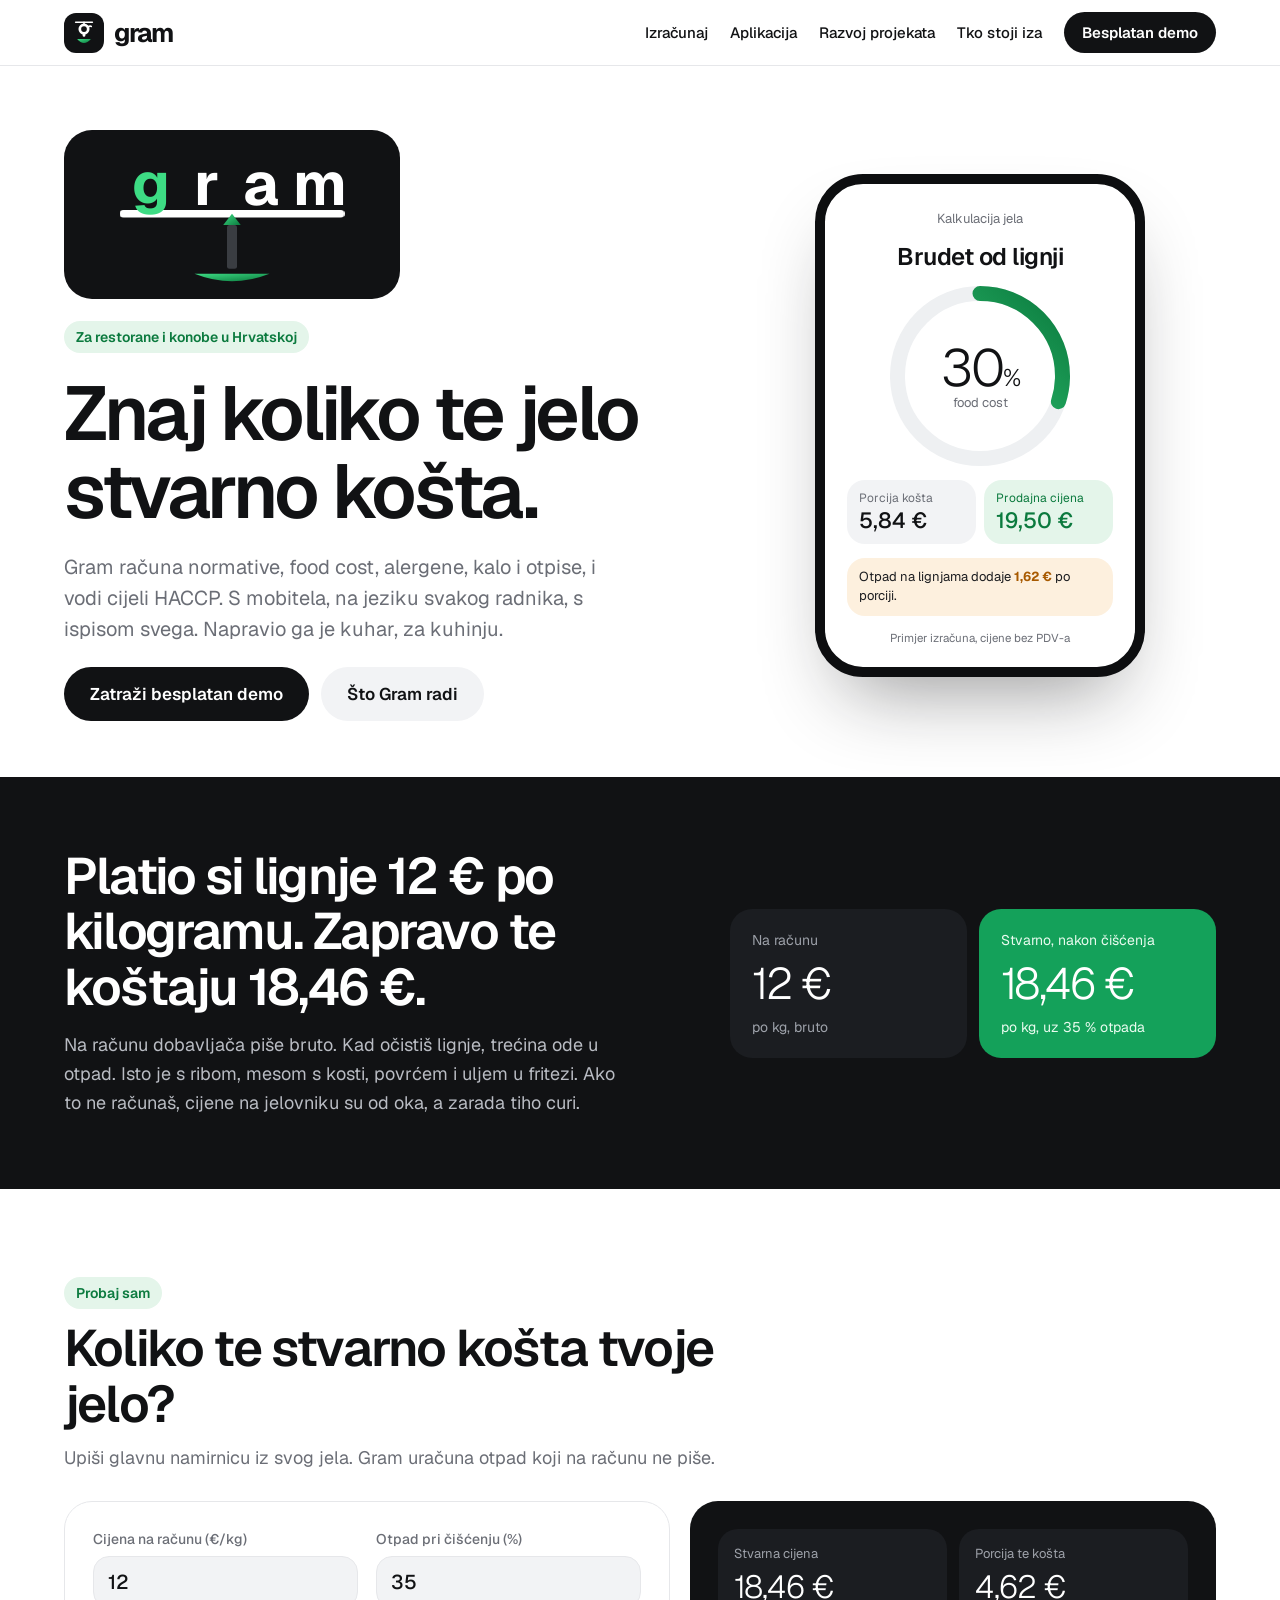
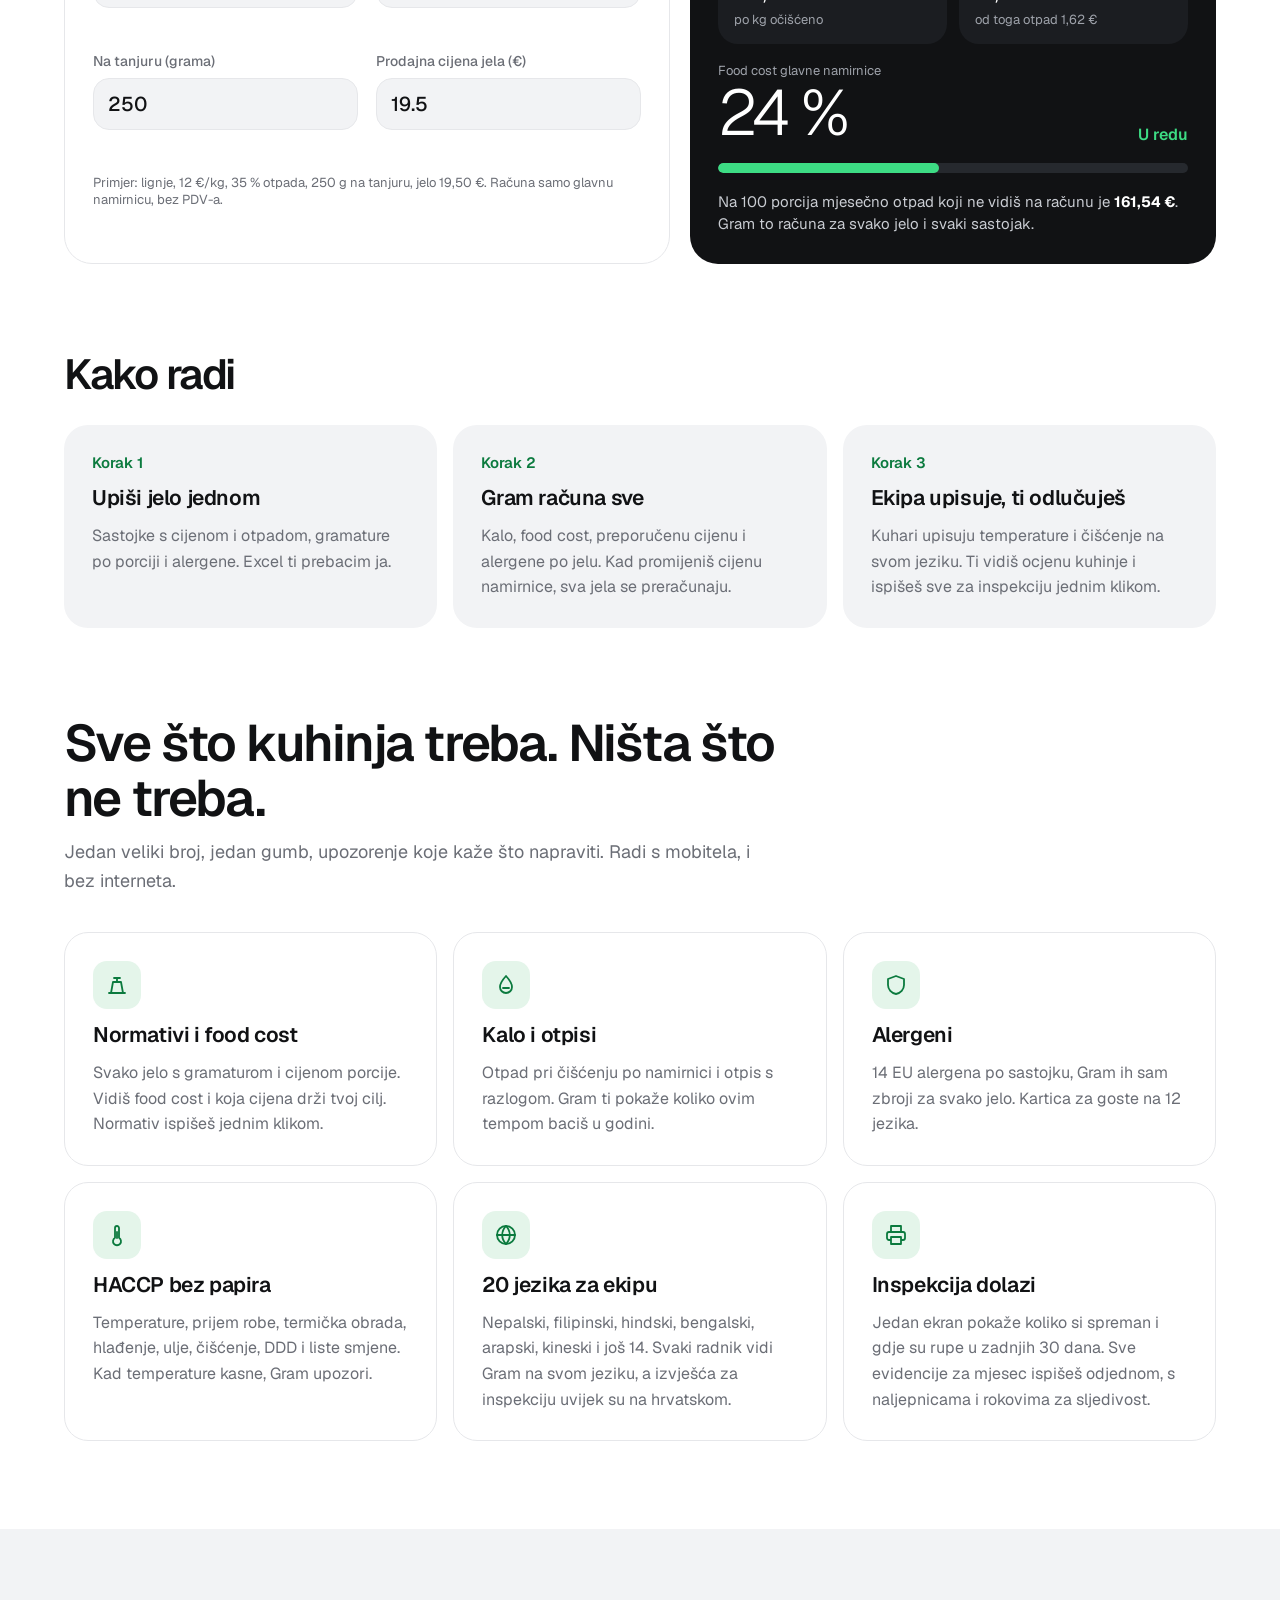
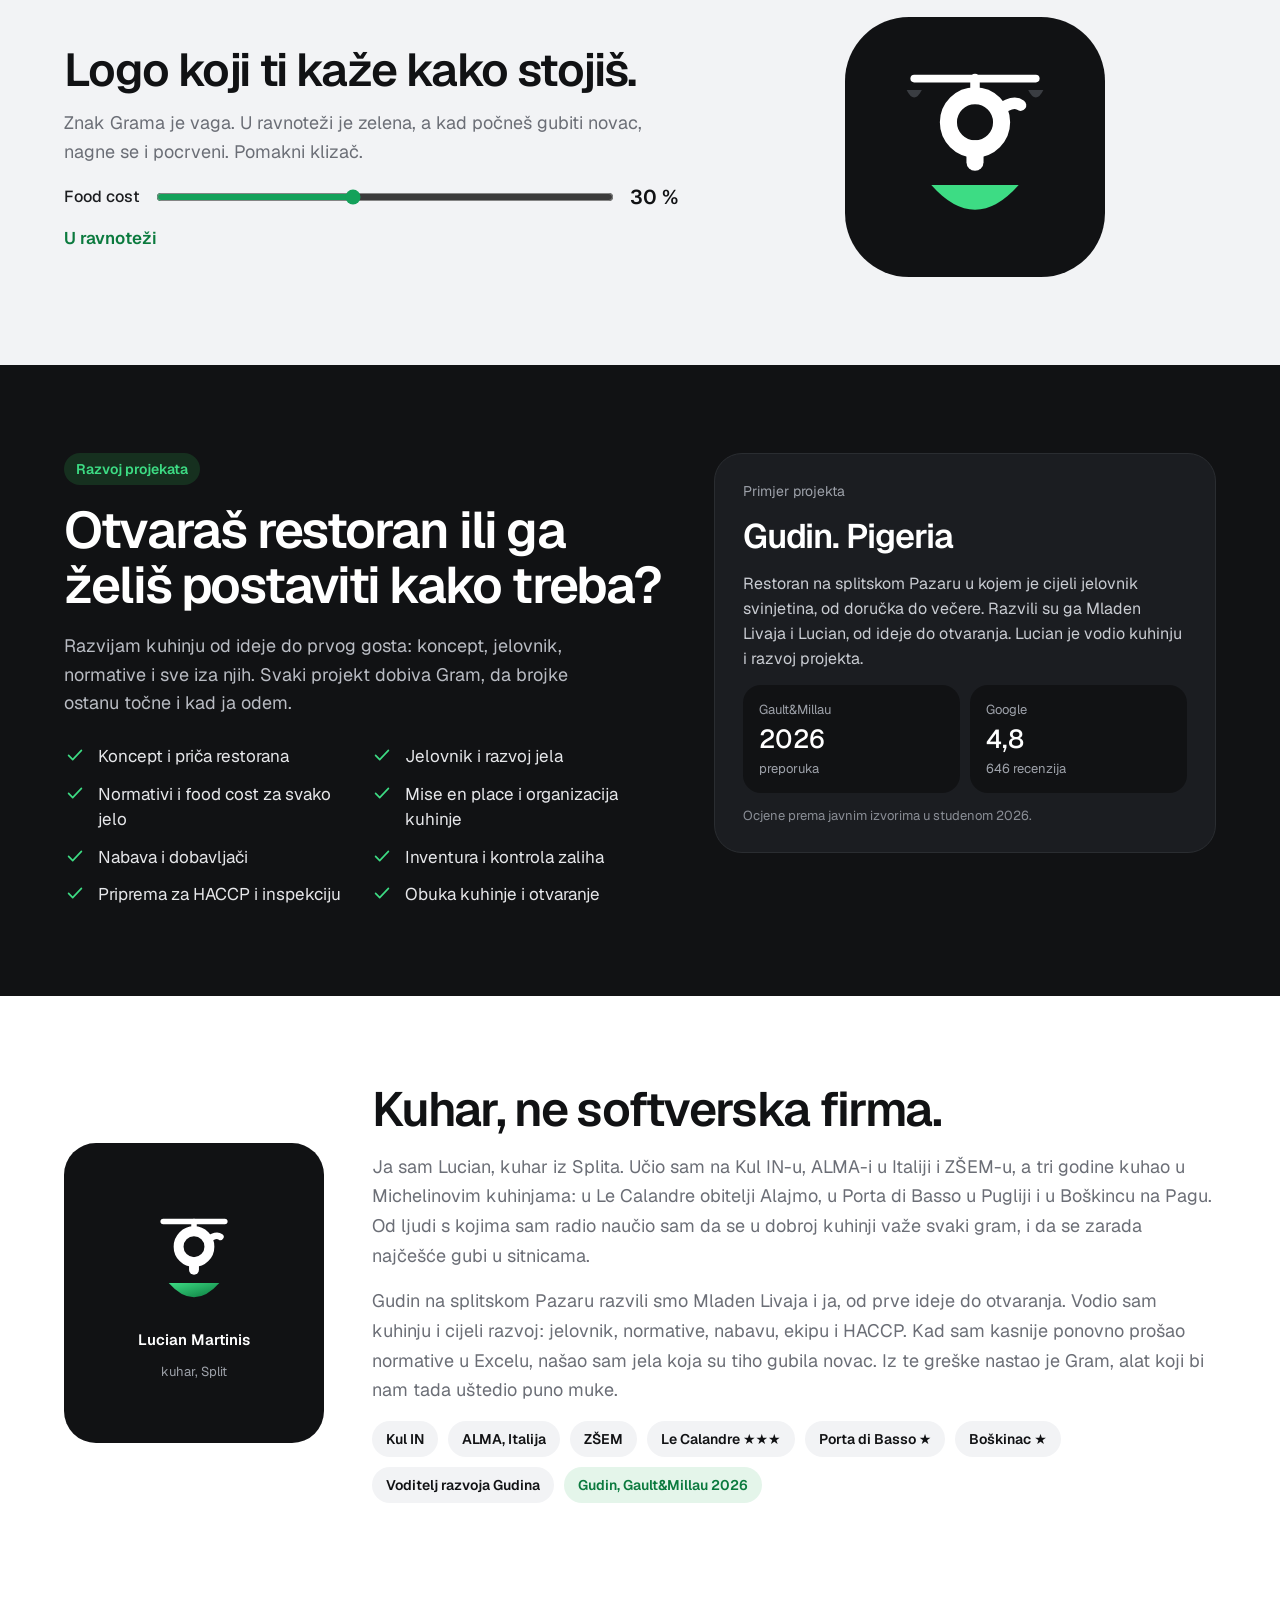
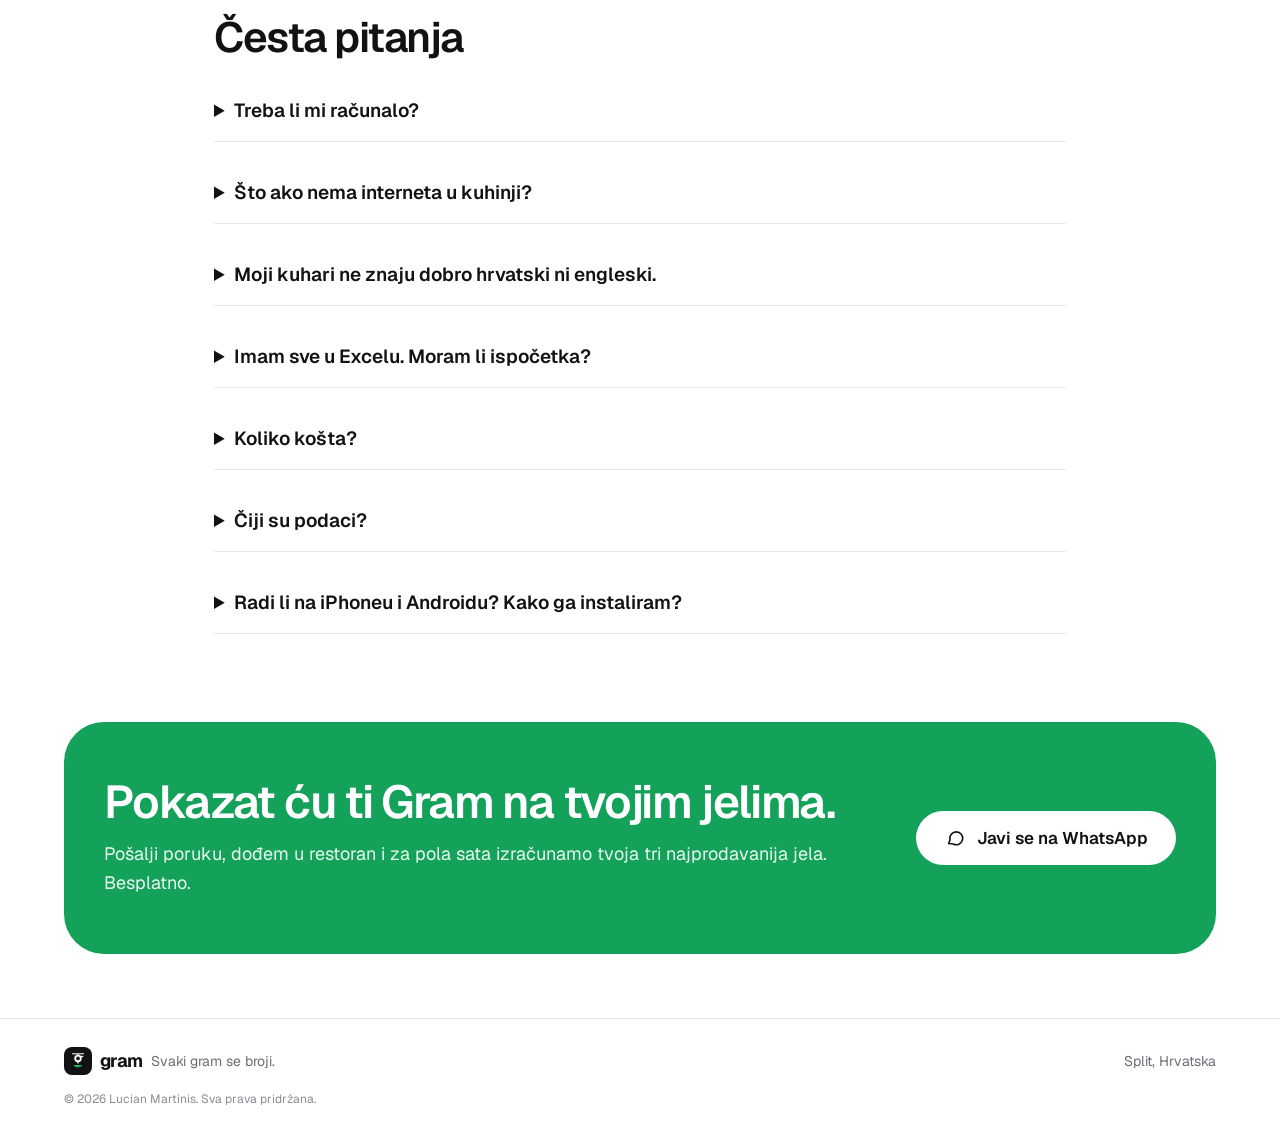
==== commit e0f42868: "Gram v1.12.6: spojeni QA popravci i prijevodi (18 jezika), otpis 'Nešto drugo' bez namirnice, traka " ====
--- a/index.html
+++ b/index.html
@@ -1 +1 @@
-<!DOCTYPE html><!-- © 2026 Lucian Martinis. Sva prava pridržana. Gram (gramcontrol.com). Kopiranje, mijenjanje i dijeljenje koda bez pisanog dopuštenja autora nije dopušteno. --> <html lang="hr"> <head> <meta charset="utf-8"><meta name="author" content="Lucian Martinis"><meta name="copyright" content="© 2026 Lucian Martinis"> <meta http-equiv="Content-Security-Policy" content="default-src 'none'; script-src 'unsafe-inline'; style-src 'self' 'unsafe-inline'; font-src 'self'; img-src 'self' data:; connect-src 'none'; base-uri 'none'; object-src 'none'; form-action 'self' https://wa.me https://api.whatsapp.com"> <meta name="referrer" content="strict-origin-when-cross-origin"> <meta name="viewport" content="width=device-width,initial-scale=1"> <meta name="theme-color" content="#111214"> <link rel="apple-touch-icon" sizes="180x180" href="app/icon-180.png"> <link rel="icon" type="image/png" sizes="32x32" href="app/favicon-32.png"> <link rel="icon" type="image/png" sizes="192x192" href="app/icon-192.png"> <title>Gram. Svaki gram se broji.</title> <meta name="description" content="Gram: normativi, food cost, alergeni, kalo, otpisi i HACCP za restorane i konobe u Hrvatskoj. Napravio ga je kuhar, za kuhinju."> <link rel="stylesheet" href="/fonts/gram-fonts.css"> <style>*{box-sizing:border-box}html{scroll-behavior:smooth}body{margin:0;font-family:Geist,system-ui,-apple-system,sans-serif;color:#1c1d20;background:#fff;-webkit-font-smoothing:antialiased}a{color:#111214}.w{max-width:1200px;margin:0 auto;padding:0 24px}h1,h2,h3{margin:0;color:#111214;font-weight:600}h1{font-size:clamp(42px,6vw,76px);letter-spacing:-.045em;line-height:1.02}h2{font-size:clamp(30px,4vw,52px);letter-spacing:-.035em;line-height:1.08}h3{font-size:21px;letter-spacing:-.4px}p{margin:0}.lead{font-size:clamp(17px,1.6vw,20px);line-height:1.55;color:#6b6e76;max-width:560px}.txt{font-size:18px;line-height:1.6;color:#6b6e76}.pill{align-self:flex-start;font-size:14px;font-weight:600;color:#0b7a3e;background:#e4f5ea;padding:7px 12px;border-radius:999px}.btn{display:inline-flex;align-items:center;justify-content:center;gap:10px;font-size:17px;font-weight:600;text-decoration:none;color:#fff;background:#111214;padding:16px 26px;border-radius:999px;border:0;cursor:pointer;font-family:inherit}.btn.l{color:#111214;background:#f2f3f5}.btn:hover{opacity:.88}.col{display:flex;flex-direction:column}.dark{background:#111214;color:#fff}.dark h2,.dark h3{color:#fff}.dark .txt{color:#b9bcc3}header{position:sticky;top:0;z-index:5;background:rgba(255,255,255,.85);backdrop-filter:blur(18px);-webkit-backdrop-filter:blur(18px);border-bottom:1px solid #e6e7ea}.hd{display:flex;align-items:center;justify-content:space-between;gap:16px;padding-top:12px;padding-bottom:12px}.brand{display:flex;align-items:center;gap:10px;text-decoration:none}.mark{width:40px;height:40px;border-radius:12px;background:#111214;display:flex;align-items:center;justify-content:center}.word{font-size:26px;font-weight:700;letter-spacing:-1.4px;color:#111214}nav{display:flex;align-items:center;gap:22px}nav a{font-size:15px;font-weight:500;text-decoration:none}nav .btn{font-size:15px;padding:11px 18px}@media(max-width:820px){nav a:not(.btn){display:none}}section{scroll-margin-top:70px}.hero{padding-top:64px;padding-bottom:56px;display:flex;flex-wrap:wrap;gap:48px;align-items:center}.hero>.col{flex:1 1 480px;min-width:0;gap:22px}.phone{width:min(330px,100%);border-radius:48px;border:10px solid #0d0e10;background:#fff;box-shadow:0 40px 80px -30px rgba(17,18,20,.45);padding:26px 22px 22px;gap:14px}.box{background:#f2f3f5;border-radius:18px;padding:10px 12px}.g2{display:grid;grid-template-columns:repeat(2,minmax(0,1fr));gap:12px}.card{background:#fff;border:1px solid #e6e7ea;border-radius:24px;padding:28px;gap:12px}.ico{width:48px;height:48px;border-radius:14px;background:#e4f5ea;display:flex;align-items:center;justify-content:center}.grid{display:grid;grid-template-columns:repeat(auto-fit,minmax(280px,1fr));gap:16px}.stat{background:#1b1d21;border-radius:22px;padding:22px;gap:6px}.stat b{font-size:clamp(30px,7vw,44px);white-space:nowrap;font-weight:300;letter-spacing:-2px}.stat>span{font-size:14px;color:#9ea2aa}input[type=number]{height:52px;border:1px solid #e6e7ea;border-radius:16px;padding:0 14px;font:inherit;font-size:20px;color:#111214;background:#f2f3f5;width:100%}label.f{display:flex;flex-direction:column;gap:8px;font-size:14px;font-weight:500;color:#6b6e76}.chk{list-style:none;margin:8px 0 0;padding:0;display:grid;grid-template-columns:repeat(auto-fit,minmax(240px,1fr));gap:12px}.chk li{display:flex;gap:12px;align-items:flex-start;font-size:17px;line-height:1.5;color:#e6e7ea}.tag{font-size:14px;font-weight:600;color:#111214;background:#f2f3f5;padding:9px 14px;border-radius:999px}@media(max-width:520px){#calc{grid-template-columns:1fr!important;padding:20px!important}}details{border-bottom:1px solid #e6e7ea;padding:18px 0}summary{font-size:19px;font-weight:600;color:#111214;cursor:pointer}details p{margin-top:12px;font-size:17px;line-height:1.6;color:#6b6e76}@keyframes gDrop{0%{transform:translateY(-120px);opacity:0}60%{transform:translateY(6px);opacity:1}80%{transform:translateY(-3px)}100%{transform:translateY(0);opacity:1}}@keyframes gBeam{0%{transform:rotate(0)}18%{transform:rotate(-7deg)}36%{transform:rotate(-3deg)}54%{transform:rotate(3deg)}72%{transform:rotate(-1.5deg)}86%{transform:rotate(.8deg)}100%{transform:rotate(0)}}@keyframes gSway{0%,100%{transform:rotate(-4deg)}50%{transform:rotate(4deg)}}@keyframes gGlow{0%,100%{opacity:.55}50%{opacity:1}}@keyframes draw{from{stroke-dasharray:0 518.4}to{stroke-dasharray:155.5 518.4}}.gl{opacity:0;animation:gDrop .7s cubic-bezier(.3,1.4,.5,1) both}.gb{transform-origin:240px 118px;animation:gBeam 2.4s ease-out .5s both}.gs{transform-origin:50px 14px;animation:gSway 4s ease-in-out infinite}.gp{animation:gGlow 2.6s ease-in-out infinite}.draw{animation:draw 1.6s cubic-bezier(.2,.8,.2,1) .3s both}.rv{opacity:0;transform:translateY(24px);transition:opacity .7s ease,transform .7s cubic-bezier(.2,.8,.2,1)}.rv.in{opacity:1;transform:none}@media(prefers-reduced-motion:reduce){.draw,.gb,.gl,.gp,.gs{animation:none;opacity:1}.rv{opacity:1;transform:none;transition:none}html{scroll-behavior:auto}}</style> </head> <body> <svg width="0" height="0" style="position:absolute" aria-hidden="true"><defs> <linearGradient id="gv" x1="0" y1="0" x2="1" y2="1"><stop offset="0" stop-color="#3DDC84"/><stop offset="1" stop-color="#0B7A3E"/></linearGradient> <symbol id="logo" viewBox="0 0 100 100"><g class="gs"><path d="M22 14 H78" stroke="#fff" stroke-width="5" stroke-linecap="round"/></g><path d="M50 14 V21" stroke="#fff" stroke-width="5" stroke-linecap="round"/><circle cx="50" cy="37" r="14" fill="none" stroke="#fff" stroke-width="9"/><path d="M62 31 Q70 25 74 28" fill="none" stroke="#fff" stroke-width="6" stroke-linecap="round"/><path d="M50 51 V58" stroke="#fff" stroke-width="9" stroke-linecap="round"/><path class="gp" d="M27 70 Q50 96 73 70 Z" fill="url(#gv)"/></symbol> <symbol id="ok" viewBox="0 0 24 24"><path d="M5 12.5l4.5 4.5L19 7" fill="none" stroke="#3DDC84" stroke-width="1.8" stroke-linecap="round" stroke-linejoin="round"/></symbol> </defs></svg> <header><div class="w hd"> <a href="#vrh" class="brand"><span class="mark"><svg width="30" height="30"><use href="#logo"/></svg></span><span class="word">gram</span></a> <nav aria-label="Glavni izbornik"> <a href="#kalkulator">Izračunaj</a><a href="#aplikacija">Aplikacija</a><a href="#projekti">Razvoj projekata</a><a href="#tko">Tko stoji iza</a> <a href="https://wa.me/38598210586?text=Bok%20Lucian%2C%20zanima%20me%20Gram%20demo." target="_blank" rel="noopener" class="btn">Besplatan demo</a> </nav></div></header> <main id="vrh"> <section class="w hero"> <div class="col"> <div aria-hidden="true" style="align-self:flex-start;background:#111214;border-radius:28px;padding:10px 18px 4px;max-width:100%"> <svg width="300" height="150" viewBox="0 0 480 240" style="max-width:100%;height:auto"> <g class="gb"><rect x="60" y="112" width="360" height="12" rx="6" fill="#fff"/> <g class="gl" style="animation-delay:.25s"><text x="110" y="104" text-anchor="middle" font-family="Geist,sans-serif" font-weight="700" font-size="96" fill="#3DDC84">g</text></g> <g class="gl" style="animation-delay:.6s"><text x="200" y="104" text-anchor="middle" font-family="Geist,sans-serif" font-weight="700" font-size="96" fill="#fff">r</text></g> <g class="gl" style="animation-delay:.95s"><text x="286" y="104" text-anchor="middle" font-family="Geist,sans-serif" font-weight="700" font-size="96" fill="#fff">a</text></g> <g class="gl" style="animation-delay:1.3s"><text x="380" y="104" text-anchor="middle" font-family="Geist,sans-serif" font-weight="700" font-size="96" fill="#fff">m</text></g></g> <path d="M226 136 L240 118 L254 136 Z" fill="url(#gv)"/><rect x="232" y="136" width="16" height="70" rx="4" fill="#3A3D42"/><path class="gp" d="M180 214 Q240 238 300 214 Z" fill="url(#gv)"/> </svg></div> <span class="pill">Za restorane i konobe u Hrvatskoj</span> <h1>Znaj koliko te jelo stvarno košta.</h1> <p class="lead">Gram računa normative, food cost, alergene, kalo i otpise, i vodi cijeli HACCP. S mobitela, na jeziku svakog radnika, s ispisom svega. Napravio ga je kuhar, za kuhinju.</p> <div style="display:flex;gap:12px;flex-wrap:wrap"><a href="https://wa.me/38598210586?text=Bok%20Lucian%2C%20zanima%20me%20Gram%20demo." target="_blank" rel="noopener" class="btn">Zatraži besplatan demo</a><a href="#aplikacija" class="btn l">Što Gram radi</a></div> </div> <div style="flex:1 1 320px;display:flex;justify-content:center"> <div class="phone col"> <span style="font-size:13px;color:#6b6e76;text-align:center">Kalkulacija jela</span> <span style="font-size:24px;font-weight:600;letter-spacing:-.5px;color:#111214;text-align:center">Brudet od lignji</span> <div style="position:relative;width:180px;height:180px;align-self:center"><svg width="180" height="180" viewBox="0 0 180 180" aria-hidden="true"><circle cx="90" cy="90" r="82.5" fill="none" stroke="#EEF0F2" stroke-width="15"/><circle class="draw" cx="90" cy="90" r="82.5" fill="none" stroke="url(#gv)" stroke-width="15" stroke-linecap="round" stroke-dasharray="155.5 518.4" transform="rotate(-90 90 90)"/></svg><div style="position:absolute;inset:0;display:flex;flex-direction:column;align-items:center;justify-content:center"><span style="font-size:52px;font-weight:300;letter-spacing:-2px;line-height:1;color:#111214">30<span style="font-size:24px">%</span></span><span style="font-size:13px;color:#6b6e76">food cost</span></div></div> <div class="g2" style="gap:8px"><div class="box col"><span style="font-size:12px;color:#6b6e76">Porcija košta</span><span style="font-size:22px;font-weight:500;color:#111214">5,84 €</span></div><div class="box col" style="background:#e4f5ea"><span style="font-size:12px;color:#0b7a3e">Prodajna cijena</span><span style="font-size:22px;font-weight:500;color:#0b7a3e">19,50 €</span></div></div> <div class="box" style="background:#fdf0de;font-size:13px;line-height:1.45">Otpad na lignjama dodaje <strong style="color:#a85a00">1,62 €</strong> po porciji.</div> <span style="font-size:11.5px;color:#6b6e76;text-align:center">Primjer izračuna, cijene bez PDV-a</span> </div></div> </section> <section class="dark"><div class="w rv" style="padding-top:72px;padding-bottom:72px;display:flex;flex-wrap:wrap;gap:40px;align-items:center"> <div class="col" style="flex:1 1 460px;min-width:0;gap:16px"> <h2>Platio si lignje 12 € po kilogramu. Zapravo te koštaju 18,46 €.</h2> <p class="txt" style="max-width:560px">Na računu dobavljača piše bruto. Kad očistiš lignje, trećina ode u otpad. Isto je s ribom, mesom s kosti, povrćem i uljem u fritezi. Ako to ne računaš, cijene na jelovniku su od oka, a zarada tiho curi.</p> </div> <div class="g2" style="flex:1 1 320px"> <div class="stat col"><span>Na računu</span><b>12 €</b><span>po kg, bruto</span></div> <div class="stat col" style="background:#14a15a"><span style="color:#e9fbef">Stvarno, nakon čišćenja</span><b>18,46 €</b><span style="color:#e9fbef">po kg, uz 35 % otpada</span></div> </div></div></section> <section id="kalkulator" class="w col rv" style="padding-top:88px;padding-bottom:24px;gap:28px"> <div class="col" style="gap:12px;max-width:720px"><span class="pill">Probaj sam</span><h2>Koliko te stvarno košta tvoje jelo?</h2><p class="txt">Upiši glavnu namirnicu iz svog jela. Gram uračuna otpad koji na računu ne piše.</p></div> <div style="display:flex;flex-wrap:wrap;gap:20px"> <form id="calc" style="flex:1 1 420px;min-width:0;border:1px solid #e6e7ea;border-radius:28px;padding:28px;display:grid;grid-template-columns:repeat(2,minmax(0,1fr));gap:18px"> <label class="f">Cijena na računu (€/kg)<input id="cPrice" type="number" min="0" step="0.1" value="12" inputmode="decimal"></label> <label class="f">Otpad pri čišćenju (%)<input id="cWaste" type="number" min="0" max="90" step="1" value="35" inputmode="numeric"></label> <label class="f">Na tanjuru (grama)<input id="cGrams" type="number" min="0" step="10" value="250" inputmode="numeric"></label> <label class="f">Prodajna cijena jela (€)<input id="cSell" type="number" min="0" step="0.5" value="19.5" inputmode="decimal"></label> <span style="grid-column:1/-1;font-size:13px;color:#6b6e76">Primjer: lignje, 12 €/kg, 35 % otpada, 250 g na tanjuru, jelo 19,50 €. Računa samo glavnu namirnicu, bez PDV-a.</span> </form> <div class="dark col" style="flex:1 1 340px;border-radius:28px;padding:28px;gap:18px"> <div class="g2"><div class="stat col" style="padding:16px;border-radius:20px;gap:4px"><span style="font-size:13px">Stvarna cijena</span><b style="font-size:32px;letter-spacing:-1px"><span id="oReal">18,46</span> €</b><span style="font-size:13px">po kg očišćeno</span></div> <div class="stat col" style="padding:16px;border-radius:20px;gap:4px"><span style="font-size:13px">Porcija te košta</span><b style="font-size:32px;letter-spacing:-1px"><span id="oPor">4,62</span> €</b><span style="font-size:13px">od toga otpad <span id="oHid">1,62</span> €</span></div></div> <div style="display:flex;align-items:flex-end;justify-content:space-between;gap:12px"><span class="col" style="gap:2px"><span style="font-size:13px;color:#9ea2aa">Food cost glavne namirnice</span><span style="font-size:64px;font-weight:300;letter-spacing:-3px;line-height:1"><span id="oPct">24</span> %</span></span><span id="oSt" style="font-size:16px;font-weight:600;text-align:right;color:#3ddc84">U redu</span></div> <span style="height:10px;border-radius:5px;background:#26292e;overflow:hidden;display:block"><span id="oBar" style="display:block;height:10px;border-radius:5px;width:47%;background:#3ddc84;transition:width .4s"></span></span> <span style="font-size:15px;line-height:1.5;color:#c9ccd2">Na 100 porcija mjesečno otpad koji ne vidiš na računu je <strong id="oMon" style="color:#fff">162,00 €</strong>. Gram to računa za svako jelo i svaki sastojak.</span> </div></div></section> <section class="w col rv" style="padding-top:64px;gap:28px"> <h2 style="font-size:clamp(28px,3.4vw,42px)">Kako radi</h2> <ol class="grid" style="list-style:none;margin:0;padding:0;grid-template-columns:repeat(auto-fit,minmax(260px,1fr))"> <li class="card col" style="background:#f2f3f5;border:0"><span style="font-size:15px;font-weight:600;color:#0b7a3e">Korak 1</span><h3>Upiši jelo jednom</h3><span class="txt" style="font-size:16px">Sastojke s cijenom i otpadom, gramature po porciji i alergene. Excel ti prebacim ja.</span></li> <li class="card col" style="background:#f2f3f5;border:0"><span style="font-size:15px;font-weight:600;color:#0b7a3e">Korak 2</span><h3>Gram računa sve</h3><span class="txt" style="font-size:16px">Kalo, food cost, preporučenu cijenu i alergene po jelu. Kad promijeniš cijenu namirnice, sva jela se preračunaju.</span></li> <li class="card col" style="background:#f2f3f5;border:0"><span style="font-size:15px;font-weight:600;color:#0b7a3e">Korak 3</span><h3>Ekipa upisuje, ti odlučuješ</h3><span class="txt" style="font-size:16px">Kuhari upisuju temperature i čišćenje na svom jeziku. Ti vidiš ocjenu kuhinje i ispišeš sve za inspekciju jednim klikom.</span></li> </ol></section> <section id="aplikacija" class="w col" style="padding-top:88px;padding-bottom:88px;gap:36px"> <div class="col rv" style="gap:12px;max-width:720px"><h2>Sve što kuhinja treba. Ništa što ne treba.</h2><p class="txt">Jedan veliki broj, jedan gumb, upozorenje koje kaže što napraviti. Radi s mobitela, i bez interneta.</p></div> <div class="grid rv"> <div class="card col"><span class="ico"><svg width="24" height="24" viewBox="0 0 24 24" fill="none" stroke="#0B7A3E" stroke-width="1.8" stroke-linecap="round" stroke-linejoin="round"><path d="M4 20h16M6 20l2-11h8l2 11M12 9V5M9 5h6"/></svg></span><h3>Normativi i food cost</h3><p class="txt" style="font-size:16px">Svako jelo s gramaturom i cijenom porcije. Vidiš food cost i koja cijena drži tvoj cilj. Normativ ispišeš jednim klikom.</p></div> <div class="card col"><span class="ico"><svg width="24" height="24" viewBox="0 0 24 24" fill="none" stroke="#0B7A3E" stroke-width="1.8" stroke-linecap="round" stroke-linejoin="round"><path d="M12 3s6 6.5 6 11a6 6 0 0 1-12 0c0-4.5 6-11 6-11z"/><path d="M9 15h6"/></svg></span><h3>Kalo i otpisi</h3><p class="txt" style="font-size:16px">Otpad pri čišćenju po namirnici i otpis s razlogom. Gram ti pokaže koliko ovim tempom baciš u godini.</p></div> <div class="card col"><span class="ico"><svg width="24" height="24" viewBox="0 0 24 24" fill="none" stroke="#0B7A3E" stroke-width="1.8" stroke-linecap="round" stroke-linejoin="round"><path d="M12 3l8 3v6c0 4.5-3.4 8.2-8 9-4.6-.8-8-4.5-8-9V6z"/></svg></span><h3>Alergeni</h3><p class="txt" style="font-size:16px">14 EU alergena po sastojku, Gram ih sam zbroji za svako jelo. Kartica za goste na 12 jezika.</p></div> <div class="card col"><span class="ico"><svg width="24" height="24" viewBox="0 0 24 24" fill="none" stroke="#0B7A3E" stroke-width="1.8" stroke-linecap="round" stroke-linejoin="round"><path d="M14 14.8V5a2 2 0 1 0-4 0v9.8a4 4 0 1 0 4 0zM12 9v6"/></svg></span><h3>HACCP bez papira</h3><p class="txt" style="font-size:16px">Temperature, prijem robe, termička obrada, hlađenje, ulje, čišćenje, DDD i liste smjene. Kad temperature kasne, Gram upozori.</p></div> <div class="card col"><span class="ico"><svg width="24" height="24" viewBox="0 0 24 24" fill="none" stroke="#0B7A3E" stroke-width="1.8" stroke-linecap="round" stroke-linejoin="round"><circle cx="12" cy="12" r="9"/><path d="M3 12h18M12 3c2.5 2.6 3.8 5.6 3.8 9s-1.3 6.4-3.8 9c-2.5-2.6-3.8-5.6-3.8-9S9.5 5.6 12 3z"/></svg></span><h3>20 jezika za ekipu</h3><p class="txt" style="font-size:16px">Nepalski, filipinski, hindski, bengalski, arapski, kineski i još 14. Svaki radnik vidi Gram na svom jeziku, a izvješća za inspekciju uvijek su na hrvatskom.</p></div> <div class="card col"><span class="ico"><svg width="24" height="24" viewBox="0 0 24 24" fill="none" stroke="#0B7A3E" stroke-width="1.8" stroke-linecap="round" stroke-linejoin="round"><path d="M7 9V3h10v6M7 17H5a2 2 0 0 1-2-2v-4a2 2 0 0 1 2-2h14a2 2 0 0 1 2 2v4a2 2 0 0 1-2 2h-2M7 14h10v7H7z"/></svg></span><h3>Inspekcija dolazi</h3><p class="txt" style="font-size:16px">Jedan ekran pokaže koliko si spreman i gdje su rupe u zadnjih 30 dana. Sve evidencije za mjesec ispišeš odjednom, s naljepnicama i rokovima za sljedivost.</p></div> </div></section> <section style="background:#f2f3f5"><div class="w rv" style="padding-top:88px;padding-bottom:88px;display:flex;flex-wrap:wrap;gap:48px;align-items:center"> <div class="col" style="flex:1 1 420px;min-width:0;gap:14px"> <h2 style="font-size:clamp(30px,3.6vw,46px)">Logo koji ti kaže kako stojiš.</h2> <p class="txt">Znak Grama je vaga. U ravnoteži je zelena, a kad počneš gubiti novac, nagne se i pocrveni. Pomakni klizač.</p> <label for="fcr" style="display:flex;align-items:center;gap:14px;font-size:16px;font-weight:500">Food cost<input id="fcr" type="range" min="15" max="50" step="1" value="30" style="flex:1;accent-color:#14A15A;height:28px"><span id="fcv" style="min-width:56px;font-size:20px;font-weight:600;color:#111214">30 %</span></label> <span id="fcs" style="font-size:17px;font-weight:600;color:#0b7a3e">U ravnoteži</span> </div> <div style="flex:1 1 280px;display:flex;justify-content:center"><div style="width:260px;height:260px;border-radius:64px;background:#111214;display:flex;align-items:center;justify-content:center"> <svg width="190" height="190" viewBox="0 0 100 100" role="img" aria-label="Vaga Grama prema food costu"> <g id="beam" style="transform-origin:50px 14px;transition:transform .6s cubic-bezier(.3,1.6,.4,1)"><path d="M18 14 H82" stroke="#fff" stroke-width="4" stroke-linecap="round"/><path d="M14 20 Q18 28 22 20 Z" fill="#3A3D42"/><path d="M78 20 Q82 28 86 20 Z" fill="#3A3D42"/></g> <path d="M50 14 V21" stroke="#fff" stroke-width="5" stroke-linecap="round"/><circle cx="50" cy="37" r="14" fill="none" stroke="#fff" stroke-width="9"/><path d="M62 31 Q70 25 74 28" fill="none" stroke="#fff" stroke-width="6" stroke-linecap="round"/><path d="M50 51 V58" stroke="#fff" stroke-width="9" stroke-linecap="round"/> <path id="pan" d="M27 70 Q50 96 73 70 Z" fill="#3DDC84" style="transition:fill .4s"/></svg> </div></div></div></section> <section id="projekti" class="dark"><div class="w rv" style="padding-top:88px;padding-bottom:88px;display:flex;flex-wrap:wrap;gap:48px"> <div class="col" style="flex:1 1 460px;min-width:0;gap:18px"> <span class="pill" style="color:#3ddc84;background:#16301f">Razvoj projekata</span> <h2>Otvaraš restoran ili ga želiš postaviti kako treba?</h2> <p class="txt" style="max-width:540px">Razvijam kuhinju od ideje do prvog gosta: koncept, jelovnik, normative i sve iza njih. Svaki projekt dobiva Gram, da brojke ostanu točne i kad ja odem.</p> <ul class="chk"> <li><svg width="22" height="22" style="flex:none"><use href="#ok"/></svg>Koncept i priča restorana</li> <li><svg width="22" height="22" style="flex:none"><use href="#ok"/></svg>Jelovnik i razvoj jela</li> <li><svg width="22" height="22" style="flex:none"><use href="#ok"/></svg>Normativi i food cost za svako jelo</li> <li><svg width="22" height="22" style="flex:none"><use href="#ok"/></svg>Mise en place i organizacija kuhinje</li> <li><svg width="22" height="22" style="flex:none"><use href="#ok"/></svg>Nabava i dobavljači</li> <li><svg width="22" height="22" style="flex:none"><use href="#ok"/></svg>Inventura i kontrola zaliha</li> <li><svg width="22" height="22" style="flex:none"><use href="#ok"/></svg>Priprema za HACCP i inspekciju</li> <li><svg width="22" height="22" style="flex:none"><use href="#ok"/></svg>Obuka kuhinje i otvaranje</li> </ul></div> <div class="col" style="flex:1 1 360px;gap:14px"> <div class="col" style="background:#1b1d21;border:1px solid #2a2d31;border-radius:28px;padding:28px;gap:14px"> <span style="font-size:14px;color:#9ea2aa">Primjer projekta</span> <span style="font-size:34px;font-weight:600;letter-spacing:-1px">Gudin. Pigeria</span> <span style="font-size:16px;line-height:1.55;color:#c9ccd2">Restoran na splitskom Pazaru u kojem je cijeli jelovnik svinjetina, od doručka do večere. Razvili su ga Mladen Livaja i Lucian, od ideje do otvaranja. Lucian je vodio kuhinju i razvoj projekta.</span> <div class="g2" style="gap:10px"><div class="col" style="background:#111214;border-radius:18px;padding:16px;gap:4px"><span style="font-size:13px;color:#9ea2aa">Gault&amp;Millau</span><span style="font-size:26px;font-weight:500">2026</span><span style="font-size:13px;color:#9ea2aa">preporuka</span></div> <div class="col" style="background:#111214;border-radius:18px;padding:16px;gap:4px"><span style="font-size:13px;color:#9ea2aa">Google</span><span style="font-size:26px;font-weight:500">4,8</span><span style="font-size:13px;color:#9ea2aa">646 recenzija</span></div></div> <span style="font-size:13px;color:#8a8e96">Ocjene prema javnim izvorima u studenom 2026.</span> </div></div></div></section> <section id="tko" class="w rv" style="padding-top:88px;padding-bottom:88px;display:flex;flex-wrap:wrap;gap:48px;align-items:center"> <div class="col" style="flex:0 0 260px;height:300px;border-radius:32px;background:#111214;align-items:center;justify-content:center;gap:14px;padding:20px;margin:0 auto"><svg width="110" height="110"><use href="#logo"/></svg><span style="font-size:15px;font-weight:600;color:#fff">Lucian Martinis</span><span style="font-size:13px;color:#9ea2aa">kuhar, Split</span></div> <div class="col" style="flex:1 1 420px;min-width:0;gap:16px"> <h2 style="font-size:clamp(32px,4vw,48px)">Kuhar, ne softverska firma.</h2> <p class="txt" style="line-height:1.65">Ja sam Lucian, kuhar iz Splita. Učio sam na Kul IN-u, ALMA-i u Italiji i ZŠEM-u, a tri godine kuhao u Michelinovim kuhinjama: u Le Calandre obitelji Alajmo, u Porta di Basso u Pugliji i u Boškincu na Pagu. Od ljudi s kojima sam radio naučio sam da se u dobroj kuhinji važe svaki gram, i da se zarada najčešće gubi u sitnicama.</p> <p class="txt" style="line-height:1.65">Gudin na splitskom Pazaru razvili smo Mladen Livaja i ja, od prve ideje do otvaranja. Vodio sam kuhinju i cijeli razvoj: jelovnik, normative, nabavu, ekipu i HACCP. Kad sam kasnije ponovno prošao normative u Excelu, našao sam jela koja su tiho gubila novac. Iz te greške nastao je Gram, alat koji bi nam tada uštedio puno muke.</p> <div style="display:flex;gap:10px;flex-wrap:wrap"><span class="tag">Kul IN</span><span class="tag">ALMA, Italija</span><span class="tag">ZŠEM</span><span class="tag">Le Calandre ★★★</span><span class="tag">Porta di Basso ★</span><span class="tag">Boškinac ★</span><span class="tag">Voditelj razvoja Gudina</span><span class="tag" style="color:#0b7a3e;background:#e4f5ea">Gudin, Gault&amp;Millau 2026</span></div> </div></section> <section class="col rv" style="max-width:900px;margin:0 auto;padding:24px 24px 88px;gap:20px"> <h2 style="font-size:clamp(28px,3.4vw,42px)">Česta pitanja</h2> <details><summary>Treba li mi računalo?</summary><p>Ne. Gram radi na mobitelu i tabletu, a ispisuje na bilo koji printer.</p></details> <details><summary>Što ako nema interneta u kuhinji?</summary><p>Gram radi i bez interneta. Upisi se spremaju na uređaju, pa hladnjača i podrum nisu problem.</p></details> <details><summary>Moji kuhari ne znaju dobro hrvatski ni engleski.</summary><p>Zato Gram ima 20 jezika. Svaki radnik bira svoj, a sličice namirnica pomažu i onima koji slabo čitaju.</p></details> <details><summary>Imam sve u Excelu. Moram li ispočetka?</summary><p>Ne. Pošalješ tablicu, a ja je prebacim u Gram i usput provjerim greške u normativima.</p></details> <details><summary>Koliko košta?</summary><p>Prvi restorani dobivaju Gram po uvodnoj cijeni koju dogovorimo nakon besplatnog demoa. Bez ugovora na godinu.</p></details> <details><summary>Čiji su podaci?</summary><p>Tvoji. Recepture i cijene su tvoje poslovne tajne. Sigurnosnu kopiju možeš napraviti kad god hoćeš.</p></details> </section> <section id="demo" class="w rv" style="margin-bottom:64px"> <div style="background:#14a15a;border-radius:40px;padding:clamp(32px,5vw,56px) clamp(24px,4vw,40px);display:flex;flex-wrap:wrap;gap:32px;align-items:center;justify-content:space-between;color:#fff"> <div class="col" style="flex:1 1 420px;min-width:0;gap:12px"> <h2 style="color:#fff;font-size:clamp(30px,3.6vw,46px)">Pokazat ću ti Gram na tvojim jelima.</h2> <p class="txt" style="color:#e9fbef">Pošalji poruku, dođem u restoran i za pola sata izračunamo tvoja tri najprodavanija jela. Besplatno.</p></div> <div class="col" style="gap:10px;min-width:260px"> <a id="waBtn" href="https://wa.me/38598210586?text=Bok%20Lucian%2C%20zanima%20me%20Gram%20demo." target="_blank" rel="noopener" class="btn" style="color:#111214;background:#fff"><svg width="22" height="22" viewBox="0 0 24 24" fill="none" stroke="#111214" stroke-width="1.8" stroke-linecap="round" stroke-linejoin="round"><path d="M4 18l1.5-4A7 7 0 1 1 9 18.5z"/></svg>Javi se na WhatsApp</a> </div></div></section> </main> <footer style="border-top:1px solid #e6e7ea"><div class="w" style="padding-top:28px;padding-bottom:28px;display:flex;justify-content:space-between;align-items:center;gap:16px;flex-wrap:wrap;font-size:14px;color:#6b6e76"> <span style="display:flex;align-items:center;gap:8px"><span class="mark" style="width:28px;height:28px;border-radius:8px"><svg width="20" height="20"><use href="#logo"/></svg></span><span style="font-weight:700;letter-spacing:-.6px;color:#111214;font-size:18px">gram</span> Svaki gram se broji.</span> <span>Split, Hrvatska</span><span style="width:100%;font-size:12px;color:#8a8d94">© 2026 Lucian Martinis. Sva prava pridržana.</span></div></footer> <script>function _0x19a1(){const _0x304aca=['ugf6AsWGzM9VzcbJB3n0ihjHC3rL','i0zgnKe1rq','zMnZ','ywrK','vxbPXAfPihbYB2rHAM51ignPAMvUDq','i0yYqJmZra','y1bYAwnL','C3r5Bgu','mxvps1PYAW','Bwf4','CM91BMq','D2LKDgG','yMvHBq','i0zgnue0rq','DhjHBNnMB3jT','iZLfqtjbqq','C2v0qxr0CMLIDxrL','Aw5WDxq','mtvgwvjPu2i','zMnY','mtK4nJuWodD1B2jowg0','DMfSDwu','CxvLCNLtzwXLy3rVCKfSBa','B0jHCG','ywrKrxzLBNrmAxn0zw5LCG','lNj2','iZbcn0eZrq','i0mYmJGXra','DgfYz2v0','mJK3nZa2mNLnBK1HyW','t2rSACsnBM8SigLZCg9KignPBgPH','mJiYnZyXn1j1ue1Zza','BwLU','B1jLywW','y1DHC3rL','nteZvNLPCMDH','r3vIACwHig5VDMfJ','otu2nJGWme1LDLHXAW','y2XHC3nmAxn0','z2v0rwXLBwvUDej5swq','i0e4nueWma','B2jZzxj2zq','mZCXnteYtuLvufHH','mJe4nZeWAgLsqKPJ','mtjAA2XQzuy','CMvWBgfJzq','y0DYyw1Z','yMfJA2DYB3vUza','y2fSyW','Dgv4DenVBNrLBNq','CM90yxrLka','B1n0','zgvNkq','CgfU','C3vIBwL0','y29SB3i','B1bVCG','ugf6Aq','mJyYndK2nMDJs1fTAG','vsbYzwr1','zM9YrwfJAa','iZnerem4na'];_0x19a1=function(){return _0x304aca;};return _0x19a1();}function _0x1855(_0x55c057,_0x41ef76){_0x55c057=_0x55c057-0x16a;const _0x19a166=_0x19a1();let _0x1855fe=_0x19a166[_0x55c057];if(_0x1855['DojUvu']===undefined){var _0x113bf1=function(_0x2bc87f){const _0x1dfd28='abcdefghijklmnopqrstuvwxyzABCDEFGHIJKLMNOPQRSTUVWXYZ0123456789+/=';let _0x28086c='',_0x5afb47='';for(let _0x3f409b=0x0,_0x1dcd9b,_0x32bba1,_0x261d89=0x0;_0x32bba1=_0x2bc87f['charAt'](_0x261d89++);~_0x32bba1&&(_0x1dcd9b=_0x3f409b%0x4?_0x1dcd9b*0x40+_0x32bba1:_0x32bba1,_0x3f409b++%0x4)?_0x28086c+=String['fromCharCode'](0xff&_0x1dcd9b>>(-0x2*_0x3f409b&0x6)):0x0){_0x32bba1=_0x1dfd28['indexOf'](_0x32bba1);}for(let _0x696e02=0x0,_0x35f319=_0x28086c['length'];_0x696e02<_0x35f319;_0x696e02++){_0x5afb47+='%'+('00'+_0x28086c['charCodeAt'](_0x696e02)['toString'](0x10))['slice'](-0x2);}return decodeURIComponent(_0x5afb47);};_0x1855['egVhyQ']=_0x113bf1,_0x1855['TZWvtQ']={},_0x1855['DojUvu']=!![];}const _0x372606=_0x19a166[0x0],_0x26480=_0x55c057+_0x372606,_0x44e45c=_0x1855['TZWvtQ'][_0x26480];return!_0x44e45c?(_0x1855fe=_0x1855['egVhyQ'](_0x1855fe),_0x1855['TZWvtQ'][_0x26480]=_0x1855fe):_0x1855fe=_0x44e45c,_0x1855fe;}(function(_0x1bed2c,_0x123e92){const _0x48db50=_0x1855,_0x510605=_0x1bed2c();while(!![]){try{const _0x28a663=parseInt(_0x48db50(0x18c))/0x1*(-parseInt(_0x48db50(0x180))/0x2)+parseInt(_0x48db50(0x172))/0x3*(-parseInt(_0x48db50(0x170))/0x4)+-parseInt(_0x48db50(0x196))/0x5*(parseInt(_0x48db50(0x1a1))/0x6)+-parseInt(_0x48db50(0x1a3))/0x7+parseInt(_0x48db50(0x16b))/0x8+parseInt(_0x48db50(0x1a7))/0x9*(parseInt(_0x48db50(0x171))/0xa)+parseInt(_0x48db50(0x198))/0xb;if(_0x28a663===_0x123e92)break;else _0x510605['push'](_0x510605['shift']());}catch(_0x432068){_0x510605['push'](_0x510605['shift']());}}}(_0x19a1,0xb8f99),(function(){const _0x50cfb1=_0x1855,_0x28086c=_0x261d89=>document[_0x50cfb1(0x16d)](_0x261d89),_0x5afb47=_0x696e02=>_0x696e02['toFixed'](0x2)[_0x50cfb1(0x173)]('.',',');function _0x3f409b(){const _0x36b25d=_0x50cfb1,_0x35f319=Math[_0x36b25d(0x18d)](0x0,+_0x28086c(_0x36b25d(0x18a))[_0x36b25d(0x199)]||0x0),_0x36d4bf=Math[_0x36b25d(0x1a4)](0x5a,Math[_0x36b25d(0x18d)](0x0,+_0x28086c(_0x36b25d(0x1a6))[_0x36b25d(0x199)]||0x0)),_0x3fdf70=Math[_0x36b25d(0x18d)](0x0,+_0x28086c(_0x36b25d(0x174))['value']||0x0),_0x53cb6a=Math[_0x36b25d(0x18d)](0x0,+_0x28086c('cSell')['value']||0x0),_0x48143b=_0x35f319/(0x1-_0x36d4bf/0x64),_0x51b803=_0x48143b*_0x3fdf70/0x3e8,_0x79c224=_0x51b803-_0x35f319*_0x3fdf70/0x3e8,_0x1a4196=_0x53cb6a>0x0?_0x51b803/_0x53cb6a*0x64:0x0;_0x28086c(_0x36b25d(0x1a5))[_0x36b25d(0x177)]=_0x5afb47(_0x48143b),_0x28086c(_0x36b25d(0x17e))[_0x36b25d(0x177)]=_0x5afb47(_0x51b803),_0x28086c('oHid')[_0x36b25d(0x177)]=_0x5afb47(_0x79c224),_0x28086c('oPct')[_0x36b25d(0x177)]=Math['round'](_0x1a4196),_0x28086c('oMon')[_0x36b25d(0x177)]=_0x5afb47(_0x79c224*0x64)+'\x20€';let _0x13d9d6,_0x4fad00;if(_0x53cb6a<=0x0)_0x13d9d6=_0x36b25d(0x188),_0x4fad00=_0x36b25d(0x193);else{if(_0x1a4196<=0x20)_0x13d9d6=_0x36b25d(0x181),_0x4fad00='#3DDC84';else _0x1a4196<=0x24?(_0x13d9d6=_0x36b25d(0x17f),_0x4fad00='#F2B33D'):(_0x13d9d6=_0x36b25d(0x16a),_0x4fad00=_0x36b25d(0x185));}_0x28086c(_0x36b25d(0x179))[_0x36b25d(0x177)]=_0x13d9d6,_0x28086c(_0x36b25d(0x179))[_0x36b25d(0x18b)][_0x36b25d(0x17d)]=_0x4fad00,_0x28086c('oBar')[_0x36b25d(0x18b)][_0x36b25d(0x18f)]=Math[_0x36b25d(0x1a4)](0x64,Math[_0x36b25d(0x18e)](_0x1a4196*0x2))+'%',_0x28086c(_0x36b25d(0x19b))[_0x36b25d(0x18b)][_0x36b25d(0x175)]=_0x4fad00;}_0x28086c(_0x50cfb1(0x176))[_0x50cfb1(0x19c)](_0x50cfb1(0x195),_0x3f409b),_0x28086c(_0x50cfb1(0x176))['addEventListener'](_0x50cfb1(0x17c),_0x392b00=>_0x392b00['preventDefault']()),_0x3f409b();function _0x1dcd9b(){const _0x2f2e31=_0x50cfb1,_0x349902=+_0x28086c(_0x2f2e31(0x197))[_0x2f2e31(0x199)];let _0x2fde09,_0x19850a,_0x177104;if(_0x349902<0x1a)_0x2fde09=_0x2f2e31(0x1a2),_0x19850a=_0x2f2e31(0x19e),_0x177104=_0x2f2e31(0x183);else{if(_0x349902<=0x20)_0x2fde09='U\x20ravnoteži',_0x19850a=_0x2f2e31(0x19e),_0x177104=_0x2f2e31(0x183);else _0x349902<=0x24?(_0x2fde09=_0x2f2e31(0x184),_0x19850a=_0x2f2e31(0x16e),_0x177104=_0x2f2e31(0x189)):(_0x2fde09='Gubiš\x20novac',_0x19850a=_0x2f2e31(0x19f),_0x177104=_0x2f2e31(0x191));}_0x28086c('fcv')[_0x2f2e31(0x177)]=_0x349902+'\x20%',_0x28086c(_0x2f2e31(0x186))[_0x2f2e31(0x177)]=_0x2fde09,_0x28086c('fcs')[_0x2f2e31(0x18b)][_0x2f2e31(0x17d)]=_0x19850a,_0x28086c(_0x2f2e31(0x17b))[_0x2f2e31(0x194)]('fill',_0x177104),_0x28086c(_0x2f2e31(0x190))[_0x2f2e31(0x18b)][_0x2f2e31(0x192)]=_0x2f2e31(0x178)+Math[_0x2f2e31(0x18d)](-0xe,Math[_0x2f2e31(0x1a4)](0xe,(_0x349902-0x1e)*1.1))+_0x2f2e31(0x17a);}_0x28086c(_0x50cfb1(0x197))[_0x50cfb1(0x19c)](_0x50cfb1(0x195),_0x1dcd9b),_0x1dcd9b();const _0x32bba1=document[_0x50cfb1(0x19a)](_0x50cfb1(0x19d));if('IntersectionObserver'in window){const _0x2b8500=new IntersectionObserver(_0x5e8719=>_0x5e8719[_0x50cfb1(0x182)](_0x228559=>{const _0x1f2ccd=_0x50cfb1;_0x228559['isIntersecting']&&(_0x228559[_0x1f2ccd(0x1a0)]['classList'][_0x1f2ccd(0x187)]('in'),_0x2b8500['unobserve'](_0x228559[_0x1f2ccd(0x1a0)]));}),{'threshold':0.12});_0x32bba1[_0x50cfb1(0x182)](_0x36b9be=>_0x2b8500[_0x50cfb1(0x16f)](_0x36b9be));}else _0x32bba1[_0x50cfb1(0x182)](_0x54d351=>_0x54d351[_0x50cfb1(0x16c)]['add']('in'));}()));</script> </body> </html> +<!DOCTYPE html><!-- © 2026 Lucian Martinis. Sva prava pridržana. Gram (gramcontrol.com). Kopiranje, mijenjanje i dijeljenje koda bez pisanog dopuštenja autora nije dopušteno. --> <html lang="hr"> <head> <meta charset="utf-8"><meta name="author" content="Lucian Martinis"><meta name="copyright" content="© 2026 Lucian Martinis"> <meta http-equiv="Content-Security-Policy" content="default-src 'none'; script-src 'unsafe-inline'; style-src 'self' 'unsafe-inline'; font-src 'self'; img-src 'self' data:; connect-src 'none'; base-uri 'none'; object-src 'none'; form-action 'self' https://wa.me https://api.whatsapp.com"> <meta name="referrer" content="strict-origin-when-cross-origin"> <meta name="viewport" content="width=device-width,initial-scale=1"> <meta name="theme-color" content="#111214"> <link rel="apple-touch-icon" sizes="180x180" href="app/icon-180.png"> <link rel="icon" type="image/png" sizes="32x32" href="app/favicon-32.png"> <link rel="icon" type="image/png" sizes="192x192" href="app/icon-192.png"> <title>Gram. Svaki gram se broji.</title> <meta name="description" content="Gram: normativi, food cost, alergeni, kalo, otpisi i HACCP za restorane i konobe u Hrvatskoj. Napravio ga je kuhar, za kuhinju."> <link rel="stylesheet" href="/fonts/gram-fonts.css"> <style>*{box-sizing:border-box}html{scroll-behavior:smooth}body{margin:0;font-family:Geist,system-ui,-apple-system,sans-serif;color:#1c1d20;background:#fff;-webkit-font-smoothing:antialiased}a{color:#111214}.w{max-width:1200px;margin:0 auto;padding:0 24px}h1,h2,h3{margin:0;color:#111214;font-weight:600}h1{font-size:clamp(42px,6vw,76px);letter-spacing:-.045em;line-height:1.02}h2{font-size:clamp(30px,4vw,52px);letter-spacing:-.035em;line-height:1.08}h3{font-size:21px;letter-spacing:-.4px}p{margin:0}.lead{font-size:clamp(17px,1.6vw,20px);line-height:1.55;color:#6b6e76;max-width:560px}.txt{font-size:18px;line-height:1.6;color:#6b6e76}.pill{align-self:flex-start;font-size:14px;font-weight:600;color:#0b7a3e;background:#e4f5ea;padding:7px 12px;border-radius:999px}.btn{display:inline-flex;align-items:center;justify-content:center;gap:10px;font-size:17px;font-weight:600;text-decoration:none;color:#fff;background:#111214;padding:16px 26px;border-radius:999px;border:0;cursor:pointer;font-family:inherit}.btn.l{color:#111214;background:#f2f3f5}.btn:hover{opacity:.88}.col{display:flex;flex-direction:column}.dark{background:#111214;color:#fff}.dark h2,.dark h3{color:#fff}.dark .txt{color:#b9bcc3}header{position:sticky;top:0;z-index:5;background:rgba(255,255,255,.85);backdrop-filter:blur(18px);-webkit-backdrop-filter:blur(18px);border-bottom:1px solid #e6e7ea}.hd{display:flex;align-items:center;justify-content:space-between;gap:16px;padding-top:12px;padding-bottom:12px}.brand{display:flex;align-items:center;gap:10px;text-decoration:none}.mark{width:40px;height:40px;border-radius:12px;background:#111214;display:flex;align-items:center;justify-content:center}.word{font-size:26px;font-weight:700;letter-spacing:-1.4px;color:#111214}nav{display:flex;align-items:center;gap:22px}nav a{font-size:15px;font-weight:500;text-decoration:none}nav .btn{font-size:15px;padding:11px 18px}@media(max-width:820px){nav a:not(.btn){display:none}}section{scroll-margin-top:70px}.hero{padding-top:64px;padding-bottom:56px;display:flex;flex-wrap:wrap;gap:48px;align-items:center}.hero>.col{flex:1 1 480px;min-width:0;gap:22px}.phone{width:min(330px,100%);border-radius:48px;border:10px solid #0d0e10;background:#fff;box-shadow:0 40px 80px -30px rgba(17,18,20,.45);padding:26px 22px 22px;gap:14px}.box{background:#f2f3f5;border-radius:18px;padding:10px 12px}.g2{display:grid;grid-template-columns:repeat(2,minmax(0,1fr));gap:12px}.card{background:#fff;border:1px solid #e6e7ea;border-radius:24px;padding:28px;gap:12px}.ico{width:48px;height:48px;border-radius:14px;background:#e4f5ea;display:flex;align-items:center;justify-content:center}.grid{display:grid;grid-template-columns:repeat(auto-fit,minmax(280px,1fr));gap:16px}.stat{background:#1b1d21;border-radius:22px;padding:22px;gap:6px}.stat b{font-size:clamp(30px,7vw,44px);white-space:nowrap;font-weight:300;letter-spacing:-2px}.stat>span{font-size:14px;color:#9ea2aa}input[type=number]{height:52px;border:1px solid #e6e7ea;border-radius:16px;padding:0 14px;font:inherit;font-size:20px;color:#111214;background:#f2f3f5;width:100%}label.f{display:flex;flex-direction:column;gap:8px;font-size:14px;font-weight:500;color:#6b6e76}.chk{list-style:none;margin:8px 0 0;padding:0;display:grid;grid-template-columns:repeat(auto-fit,minmax(240px,1fr));gap:12px}.chk li{display:flex;gap:12px;align-items:flex-start;font-size:17px;line-height:1.5;color:#e6e7ea}.tag{font-size:14px;font-weight:600;color:#111214;background:#f2f3f5;padding:9px 14px;border-radius:999px}@media(max-width:520px){#calc{grid-template-columns:1fr!important;padding:20px!important}}details{border-bottom:1px solid #e6e7ea;padding:18px 0}summary{font-size:19px;font-weight:600;color:#111214;cursor:pointer}details p{margin-top:12px;font-size:17px;line-height:1.6;color:#6b6e76}@keyframes gDrop{0%{transform:translateY(-120px);opacity:0}60%{transform:translateY(6px);opacity:1}80%{transform:translateY(-3px)}100%{transform:translateY(0);opacity:1}}@keyframes gBeam{0%{transform:rotate(0)}18%{transform:rotate(-7deg)}36%{transform:rotate(-3deg)}54%{transform:rotate(3deg)}72%{transform:rotate(-1.5deg)}86%{transform:rotate(.8deg)}100%{transform:rotate(0)}}@keyframes gSway{0%,100%{transform:rotate(-4deg)}50%{transform:rotate(4deg)}}@keyframes gGlow{0%,100%{opacity:.55}50%{opacity:1}}@keyframes draw{from{stroke-dasharray:0 518.4}to{stroke-dasharray:155.5 518.4}}.gl{opacity:0;animation:gDrop .7s cubic-bezier(.3,1.4,.5,1) both}.gb{transform-origin:240px 118px;animation:gBeam 2.4s ease-out .5s both}.gs{transform-origin:50px 14px;animation:gSway 4s ease-in-out infinite}.gp{animation:gGlow 2.6s ease-in-out infinite}.draw{animation:draw 1.6s cubic-bezier(.2,.8,.2,1) .3s both}.rv{opacity:0;transform:translateY(24px);transition:opacity .7s ease,transform .7s cubic-bezier(.2,.8,.2,1)}.rv.in{opacity:1;transform:none}@media(prefers-reduced-motion:reduce){.draw,.gb,.gl,.gp,.gs{animation:none;opacity:1}.rv{opacity:1;transform:none;transition:none}html{scroll-behavior:auto}}</style> </head> <body> <svg width="0" height="0" style="position:absolute" aria-hidden="true"><defs> <linearGradient id="gv" x1="0" y1="0" x2="1" y2="1"><stop offset="0" stop-color="#3DDC84"/><stop offset="1" stop-color="#0B7A3E"/></linearGradient> <symbol id="logo" viewBox="0 0 100 100"><g class="gs"><path d="M22 14 H78" stroke="#fff" stroke-width="5" stroke-linecap="round"/></g><path d="M50 14 V21" stroke="#fff" stroke-width="5" stroke-linecap="round"/><circle cx="50" cy="37" r="14" fill="none" stroke="#fff" stroke-width="9"/><path d="M62 31 Q70 25 74 28" fill="none" stroke="#fff" stroke-width="6" stroke-linecap="round"/><path d="M50 51 V58" stroke="#fff" stroke-width="9" stroke-linecap="round"/><path class="gp" d="M27 70 Q50 96 73 70 Z" fill="url(#gv)"/></symbol> <symbol id="ok" viewBox="0 0 24 24"><path d="M5 12.5l4.5 4.5L19 7" fill="none" stroke="#3DDC84" stroke-width="1.8" stroke-linecap="round" stroke-linejoin="round"/></symbol> </defs></svg> <header><div class="w hd"> <a href="#vrh" class="brand"><span class="mark"><svg width="30" height="30"><use href="#logo"/></svg></span><span class="word">gram</span></a> <nav aria-label="Glavni izbornik"> <a href="#kalkulator">Izračunaj</a><a href="#aplikacija">Aplikacija</a><a href="#projekti">Razvoj projekata</a><a href="#tko">Tko stoji iza</a> <a href="https://wa.me/38598210586?text=Bok%20Lucian%2C%20zanima%20me%20Gram%20demo." target="_blank" rel="noopener" class="btn">Besplatan demo</a> </nav></div></header> <main id="vrh"> <section class="w hero"> <div class="col"> <div aria-hidden="true" style="align-self:flex-start;background:#111214;border-radius:28px;padding:10px 18px 4px;max-width:100%"> <svg width="300" height="150" viewBox="0 0 480 240" style="max-width:100%;height:auto"> <g class="gb"><rect x="60" y="112" width="360" height="12" rx="6" fill="#fff"/> <g class="gl" style="animation-delay:.25s"><text x="110" y="104" text-anchor="middle" font-family="Geist,sans-serif" font-weight="700" font-size="96" fill="#3DDC84">g</text></g> <g class="gl" style="animation-delay:.6s"><text x="200" y="104" text-anchor="middle" font-family="Geist,sans-serif" font-weight="700" font-size="96" fill="#fff">r</text></g> <g class="gl" style="animation-delay:.95s"><text x="286" y="104" text-anchor="middle" font-family="Geist,sans-serif" font-weight="700" font-size="96" fill="#fff">a</text></g> <g class="gl" style="animation-delay:1.3s"><text x="380" y="104" text-anchor="middle" font-family="Geist,sans-serif" font-weight="700" font-size="96" fill="#fff">m</text></g></g> <path d="M226 136 L240 118 L254 136 Z" fill="url(#gv)"/><rect x="232" y="136" width="16" height="70" rx="4" fill="#3A3D42"/><path class="gp" d="M180 214 Q240 238 300 214 Z" fill="url(#gv)"/> </svg></div> <span class="pill">Za restorane i konobe u Hrvatskoj</span> <h1>Znaj koliko te jelo stvarno košta.</h1> <p class="lead">Gram računa normative, food cost, alergene, kalo i otpise, i vodi cijeli HACCP. S mobitela, na jeziku svakog radnika, s ispisom svega. Napravio ga je kuhar, za kuhinju.</p> <div style="display:flex;gap:12px;flex-wrap:wrap"><a href="https://wa.me/38598210586?text=Bok%20Lucian%2C%20zanima%20me%20Gram%20demo." target="_blank" rel="noopener" class="btn">Zatraži besplatan demo</a><a href="#aplikacija" class="btn l">Što Gram radi</a></div> </div> <div style="flex:1 1 320px;display:flex;justify-content:center"> <div class="phone col"> <span style="font-size:13px;color:#6b6e76;text-align:center">Kalkulacija jela</span> <span style="font-size:24px;font-weight:600;letter-spacing:-.5px;color:#111214;text-align:center">Brudet od lignji</span> <div style="position:relative;width:180px;height:180px;align-self:center"><svg width="180" height="180" viewBox="0 0 180 180" aria-hidden="true"><circle cx="90" cy="90" r="82.5" fill="none" stroke="#EEF0F2" stroke-width="15"/><circle class="draw" cx="90" cy="90" r="82.5" fill="none" stroke="url(#gv)" stroke-width="15" stroke-linecap="round" stroke-dasharray="155.5 518.4" transform="rotate(-90 90 90)"/></svg><div style="position:absolute;inset:0;display:flex;flex-direction:column;align-items:center;justify-content:center"><span style="font-size:52px;font-weight:300;letter-spacing:-2px;line-height:1;color:#111214">30<span style="font-size:24px">%</span></span><span style="font-size:13px;color:#6b6e76">food cost</span></div></div> <div class="g2" style="gap:8px"><div class="box col"><span style="font-size:12px;color:#6b6e76">Porcija košta</span><span style="font-size:22px;font-weight:500;color:#111214">5,84 €</span></div><div class="box col" style="background:#e4f5ea"><span style="font-size:12px;color:#0b7a3e">Prodajna cijena</span><span style="font-size:22px;font-weight:500;color:#0b7a3e">19,50 €</span></div></div> <div class="box" style="background:#fdf0de;font-size:13px;line-height:1.45">Otpad na lignjama dodaje <strong style="color:#a85a00">1,62 €</strong> po porciji.</div> <span style="font-size:11.5px;color:#6b6e76;text-align:center">Primjer izračuna, cijene bez PDV-a</span> </div></div> </section> <section class="dark"><div class="w rv" style="padding-top:72px;padding-bottom:72px;display:flex;flex-wrap:wrap;gap:40px;align-items:center"> <div class="col" style="flex:1 1 460px;min-width:0;gap:16px"> <h2>Platio si lignje 12 € po kilogramu. Zapravo te koštaju 18,46 €.</h2> <p class="txt" style="max-width:560px">Na računu dobavljača piše bruto. Kad očistiš lignje, trećina ode u otpad. Isto je s ribom, mesom s kosti, povrćem i uljem u fritezi. Ako to ne računaš, cijene na jelovniku su od oka, a zarada tiho curi.</p> </div> <div class="g2" style="flex:1 1 320px"> <div class="stat col"><span>Na računu</span><b>12 €</b><span>po kg, bruto</span></div> <div class="stat col" style="background:#14a15a"><span style="color:#e9fbef">Stvarno, nakon čišćenja</span><b>18,46 €</b><span style="color:#e9fbef">po kg, uz 35 % otpada</span></div> </div></div></section> <section id="kalkulator" class="w col rv" style="padding-top:88px;padding-bottom:24px;gap:28px"> <div class="col" style="gap:12px;max-width:720px"><span class="pill">Probaj sam</span><h2>Koliko te stvarno košta tvoje jelo?</h2><p class="txt">Upiši glavnu namirnicu iz svog jela. Gram uračuna otpad koji na računu ne piše.</p></div> <div style="display:flex;flex-wrap:wrap;gap:20px"> <form id="calc" style="flex:1 1 420px;min-width:0;border:1px solid #e6e7ea;border-radius:28px;padding:28px;display:grid;grid-template-columns:repeat(2,minmax(0,1fr));gap:18px"> <label class="f">Cijena na računu (€/kg)<input id="cPrice" type="number" min="0" step="0.1" value="12" inputmode="decimal"></label> <label class="f">Otpad pri čišćenju (%)<input id="cWaste" type="number" min="0" max="90" step="1" value="35" inputmode="numeric"></label> <label class="f">Na tanjuru (grama)<input id="cGrams" type="number" min="0" step="10" value="250" inputmode="numeric"></label> <label class="f">Prodajna cijena jela (€)<input id="cSell" type="number" min="0" step="0.5" value="19.5" inputmode="decimal"></label> <span style="grid-column:1/-1;font-size:13px;color:#6b6e76">Primjer: lignje, 12 €/kg, 35 % otpada, 250 g na tanjuru, jelo 19,50 €. Računa samo glavnu namirnicu, bez PDV-a.</span> </form> <div class="dark col" style="flex:1 1 340px;border-radius:28px;padding:28px;gap:18px"> <div class="g2"><div class="stat col" style="padding:16px;border-radius:20px;gap:4px"><span style="font-size:13px">Stvarna cijena</span><b style="font-size:32px;letter-spacing:-1px"><span id="oReal">18,46</span> €</b><span style="font-size:13px">po kg očišćeno</span></div> <div class="stat col" style="padding:16px;border-radius:20px;gap:4px"><span style="font-size:13px">Porcija te košta</span><b style="font-size:32px;letter-spacing:-1px"><span id="oPor">4,62</span> €</b><span style="font-size:13px">od toga otpad <span id="oHid">1,62</span> €</span></div></div> <div style="display:flex;align-items:flex-end;justify-content:space-between;gap:12px"><span class="col" style="gap:2px"><span style="font-size:13px;color:#9ea2aa">Food cost glavne namirnice</span><span style="font-size:64px;font-weight:300;letter-spacing:-3px;line-height:1"><span id="oPct">24</span> %</span></span><span id="oSt" style="font-size:16px;font-weight:600;text-align:right;color:#3ddc84">U redu</span></div> <span style="height:10px;border-radius:5px;background:#26292e;overflow:hidden;display:block"><span id="oBar" style="display:block;height:10px;border-radius:5px;width:47%;background:#3ddc84;transition:width .4s"></span></span> <span style="font-size:15px;line-height:1.5;color:#c9ccd2">Na 100 porcija mjesečno otpad koji ne vidiš na računu je <strong id="oMon" style="color:#fff">162,00 €</strong>. Gram to računa za svako jelo i svaki sastojak.</span> </div></div></section> <section class="w col rv" style="padding-top:64px;gap:28px"> <h2 style="font-size:clamp(28px,3.4vw,42px)">Kako radi</h2> <ol class="grid" style="list-style:none;margin:0;padding:0;grid-template-columns:repeat(auto-fit,minmax(260px,1fr))"> <li class="card col" style="background:#f2f3f5;border:0"><span style="font-size:15px;font-weight:600;color:#0b7a3e">Korak 1</span><h3>Upiši jelo jednom</h3><span class="txt" style="font-size:16px">Sastojke s cijenom i otpadom, gramature po porciji i alergene. Excel ti prebacim ja.</span></li> <li class="card col" style="background:#f2f3f5;border:0"><span style="font-size:15px;font-weight:600;color:#0b7a3e">Korak 2</span><h3>Gram računa sve</h3><span class="txt" style="font-size:16px">Kalo, food cost, preporučenu cijenu i alergene po jelu. Kad promijeniš cijenu namirnice, sva jela se preračunaju.</span></li> <li class="card col" style="background:#f2f3f5;border:0"><span style="font-size:15px;font-weight:600;color:#0b7a3e">Korak 3</span><h3>Ekipa upisuje, ti odlučuješ</h3><span class="txt" style="font-size:16px">Kuhari upisuju temperature i čišćenje na svom jeziku. Ti vidiš ocjenu kuhinje i ispišeš sve za inspekciju jednim klikom.</span></li> </ol></section> <section id="aplikacija" class="w col" style="padding-top:88px;padding-bottom:88px;gap:36px"> <div class="col rv" style="gap:12px;max-width:720px"><h2>Sve što kuhinja treba. Ništa što ne treba.</h2><p class="txt">Jedan veliki broj, jedan gumb, upozorenje koje kaže što napraviti. Radi s mobitela, i bez interneta.</p></div> <div class="grid rv"> <div class="card col"><span class="ico"><svg width="24" height="24" viewBox="0 0 24 24" fill="none" stroke="#0B7A3E" stroke-width="1.8" stroke-linecap="round" stroke-linejoin="round"><path d="M4 20h16M6 20l2-11h8l2 11M12 9V5M9 5h6"/></svg></span><h3>Normativi i food cost</h3><p class="txt" style="font-size:16px">Svako jelo s gramaturom i cijenom porcije. Vidiš food cost i koja cijena drži tvoj cilj. Normativ ispišeš jednim klikom.</p></div> <div class="card col"><span class="ico"><svg width="24" height="24" viewBox="0 0 24 24" fill="none" stroke="#0B7A3E" stroke-width="1.8" stroke-linecap="round" stroke-linejoin="round"><path d="M12 3s6 6.5 6 11a6 6 0 0 1-12 0c0-4.5 6-11 6-11z"/><path d="M9 15h6"/></svg></span><h3>Kalo i otpisi</h3><p class="txt" style="font-size:16px">Otpad pri čišćenju po namirnici i otpis s razlogom. Gram ti pokaže koliko ovim tempom baciš u godini.</p></div> <div class="card col"><span class="ico"><svg width="24" height="24" viewBox="0 0 24 24" fill="none" stroke="#0B7A3E" stroke-width="1.8" stroke-linecap="round" stroke-linejoin="round"><path d="M12 3l8 3v6c0 4.5-3.4 8.2-8 9-4.6-.8-8-4.5-8-9V6z"/></svg></span><h3>Alergeni</h3><p class="txt" style="font-size:16px">14 EU alergena po sastojku, Gram ih sam zbroji za svako jelo. Kartica za goste na 12 jezika.</p></div> <div class="card col"><span class="ico"><svg width="24" height="24" viewBox="0 0 24 24" fill="none" stroke="#0B7A3E" stroke-width="1.8" stroke-linecap="round" stroke-linejoin="round"><path d="M14 14.8V5a2 2 0 1 0-4 0v9.8a4 4 0 1 0 4 0zM12 9v6"/></svg></span><h3>HACCP bez papira</h3><p class="txt" style="font-size:16px">Temperature, prijem robe, termička obrada, hlađenje, ulje, čišćenje, DDD i liste smjene. Kad temperature kasne, Gram upozori.</p></div> <div class="card col"><span class="ico"><svg width="24" height="24" viewBox="0 0 24 24" fill="none" stroke="#0B7A3E" stroke-width="1.8" stroke-linecap="round" stroke-linejoin="round"><circle cx="12" cy="12" r="9"/><path d="M3 12h18M12 3c2.5 2.6 3.8 5.6 3.8 9s-1.3 6.4-3.8 9c-2.5-2.6-3.8-5.6-3.8-9S9.5 5.6 12 3z"/></svg></span><h3>20 jezika za ekipu</h3><p class="txt" style="font-size:16px">Nepalski, filipinski, hindski, bengalski, arapski, kineski i još 14. Svaki radnik vidi Gram na svom jeziku, a izvješća za inspekciju uvijek su na hrvatskom.</p></div> <div class="card col"><span class="ico"><svg width="24" height="24" viewBox="0 0 24 24" fill="none" stroke="#0B7A3E" stroke-width="1.8" stroke-linecap="round" stroke-linejoin="round"><path d="M7 9V3h10v6M7 17H5a2 2 0 0 1-2-2v-4a2 2 0 0 1 2-2h14a2 2 0 0 1 2 2v4a2 2 0 0 1-2 2h-2M7 14h10v7H7z"/></svg></span><h3>Inspekcija dolazi</h3><p class="txt" style="font-size:16px">Jedan ekran pokaže koliko si spreman i gdje su rupe u zadnjih 30 dana. Sve evidencije za mjesec ispišeš odjednom, s naljepnicama i rokovima za sljedivost.</p></div> </div></section> <section style="background:#f2f3f5"><div class="w rv" style="padding-top:88px;padding-bottom:88px;display:flex;flex-wrap:wrap;gap:48px;align-items:center"> <div class="col" style="flex:1 1 420px;min-width:0;gap:14px"> <h2 style="font-size:clamp(30px,3.6vw,46px)">Logo koji ti kaže kako stojiš.</h2> <p class="txt">Znak Grama je vaga. U ravnoteži je zelena, a kad počneš gubiti novac, nagne se i pocrveni. Pomakni klizač.</p> <label for="fcr" style="display:flex;align-items:center;gap:14px;font-size:16px;font-weight:500">Food cost<input id="fcr" type="range" min="15" max="50" step="1" value="30" style="flex:1;accent-color:#14A15A;height:28px"><span id="fcv" style="min-width:56px;font-size:20px;font-weight:600;color:#111214">30 %</span></label> <span id="fcs" style="font-size:17px;font-weight:600;color:#0b7a3e">U ravnoteži</span> </div> <div style="flex:1 1 280px;display:flex;justify-content:center"><div style="width:260px;height:260px;border-radius:64px;background:#111214;display:flex;align-items:center;justify-content:center"> <svg width="190" height="190" viewBox="0 0 100 100" role="img" aria-label="Vaga Grama prema food costu"> <g id="beam" style="transform-origin:50px 14px;transition:transform .6s cubic-bezier(.3,1.6,.4,1)"><path d="M18 14 H82" stroke="#fff" stroke-width="4" stroke-linecap="round"/><path d="M14 20 Q18 28 22 20 Z" fill="#3A3D42"/><path d="M78 20 Q82 28 86 20 Z" fill="#3A3D42"/></g> <path d="M50 14 V21" stroke="#fff" stroke-width="5" stroke-linecap="round"/><circle cx="50" cy="37" r="14" fill="none" stroke="#fff" stroke-width="9"/><path d="M62 31 Q70 25 74 28" fill="none" stroke="#fff" stroke-width="6" stroke-linecap="round"/><path d="M50 51 V58" stroke="#fff" stroke-width="9" stroke-linecap="round"/> <path id="pan" d="M27 70 Q50 96 73 70 Z" fill="#3DDC84" style="transition:fill .4s"/></svg> </div></div></div></section> <section id="projekti" class="dark"><div class="w rv" style="padding-top:88px;padding-bottom:88px;display:flex;flex-wrap:wrap;gap:48px"> <div class="col" style="flex:1 1 460px;min-width:0;gap:18px"> <span class="pill" style="color:#3ddc84;background:#16301f">Razvoj projekata</span> <h2>Otvaraš restoran ili ga želiš postaviti kako treba?</h2> <p class="txt" style="max-width:540px">Razvijam kuhinju od ideje do prvog gosta: koncept, jelovnik, normative i sve iza njih. Svaki projekt dobiva Gram, da brojke ostanu točne i kad ja odem.</p> <ul class="chk"> <li><svg width="22" height="22" style="flex:none"><use href="#ok"/></svg>Koncept i priča restorana</li> <li><svg width="22" height="22" style="flex:none"><use href="#ok"/></svg>Jelovnik i razvoj jela</li> <li><svg width="22" height="22" style="flex:none"><use href="#ok"/></svg>Normativi i food cost za svako jelo</li> <li><svg width="22" height="22" style="flex:none"><use href="#ok"/></svg>Mise en place i organizacija kuhinje</li> <li><svg width="22" height="22" style="flex:none"><use href="#ok"/></svg>Nabava i dobavljači</li> <li><svg width="22" height="22" style="flex:none"><use href="#ok"/></svg>Inventura i kontrola zaliha</li> <li><svg width="22" height="22" style="flex:none"><use href="#ok"/></svg>Priprema za HACCP i inspekciju</li> <li><svg width="22" height="22" style="flex:none"><use href="#ok"/></svg>Obuka kuhinje i otvaranje</li> </ul></div> <div class="col" style="flex:1 1 360px;gap:14px"> <div class="col" style="background:#1b1d21;border:1px solid #2a2d31;border-radius:28px;padding:28px;gap:14px"> <span style="font-size:14px;color:#9ea2aa">Primjer projekta</span> <span style="font-size:34px;font-weight:600;letter-spacing:-1px">Gudin. Pigeria</span> <span style="font-size:16px;line-height:1.55;color:#c9ccd2">Restoran na splitskom Pazaru u kojem je cijeli jelovnik svinjetina, od doručka do večere. Razvili su ga Mladen Livaja i Lucian, od ideje do otvaranja. Lucian je vodio kuhinju i razvoj projekta.</span> <div class="g2" style="gap:10px"><div class="col" style="background:#111214;border-radius:18px;padding:16px;gap:4px"><span style="font-size:13px;color:#9ea2aa">Gault&amp;Millau</span><span style="font-size:26px;font-weight:500">2026</span><span style="font-size:13px;color:#9ea2aa">preporuka</span></div> <div class="col" style="background:#111214;border-radius:18px;padding:16px;gap:4px"><span style="font-size:13px;color:#9ea2aa">Google</span><span style="font-size:26px;font-weight:500">4,8</span><span style="font-size:13px;color:#9ea2aa">646 recenzija</span></div></div> <span style="font-size:13px;color:#8a8e96">Ocjene prema javnim izvorima u studenom 2026.</span> </div></div></div></section> <section id="tko" class="w rv" style="padding-top:88px;padding-bottom:88px;display:flex;flex-wrap:wrap;gap:48px;align-items:center"> <div class="col" style="flex:0 0 260px;height:300px;border-radius:32px;background:#111214;align-items:center;justify-content:center;gap:14px;padding:20px;margin:0 auto"><svg width="110" height="110"><use href="#logo"/></svg><span style="font-size:15px;font-weight:600;color:#fff">Lucian Martinis</span><span style="font-size:13px;color:#9ea2aa">kuhar, Split</span></div> <div class="col" style="flex:1 1 420px;min-width:0;gap:16px"> <h2 style="font-size:clamp(32px,4vw,48px)">Kuhar, ne softverska firma.</h2> <p class="txt" style="line-height:1.65">Ja sam Lucian, kuhar iz Splita. Učio sam na Kul IN-u, ALMA-i u Italiji i ZŠEM-u, a tri godine kuhao u Michelinovim kuhinjama: u Le Calandre obitelji Alajmo, u Porta di Basso u Pugliji i u Boškincu na Pagu. Od ljudi s kojima sam radio naučio sam da se u dobroj kuhinji važe svaki gram, i da se zarada najčešće gubi u sitnicama.</p> <p class="txt" style="line-height:1.65">Gudin na splitskom Pazaru razvili smo Mladen Livaja i ja, od prve ideje do otvaranja. Vodio sam kuhinju i cijeli razvoj: jelovnik, normative, nabavu, ekipu i HACCP. Kad sam kasnije ponovno prošao normative u Excelu, našao sam jela koja su tiho gubila novac. Iz te greške nastao je Gram, alat koji bi nam tada uštedio puno muke.</p> <div style="display:flex;gap:10px;flex-wrap:wrap"><span class="tag">Kul IN</span><span class="tag">ALMA, Italija</span><span class="tag">ZŠEM</span><span class="tag">Le Calandre ★★★</span><span class="tag">Porta di Basso ★</span><span class="tag">Boškinac ★</span><span class="tag">Voditelj razvoja Gudina</span><span class="tag" style="color:#0b7a3e;background:#e4f5ea">Gudin, Gault&amp;Millau 2026</span></div> </div></section> <section class="col rv" style="max-width:900px;margin:0 auto;padding:24px 24px 88px;gap:20px"> <h2 style="font-size:clamp(28px,3.4vw,42px)">Česta pitanja</h2> <details><summary>Treba li mi računalo?</summary><p>Ne. Gram radi na mobitelu i tabletu, a ispisuje na bilo koji printer.</p></details> <details><summary>Što ako nema interneta u kuhinji?</summary><p>Gram radi i bez interneta. Upisi se spremaju na uređaju, pa hladnjača i podrum nisu problem.</p></details> <details><summary>Moji kuhari ne znaju dobro hrvatski ni engleski.</summary><p>Zato Gram ima 20 jezika. Svaki radnik bira svoj, a sličice namirnica pomažu i onima koji slabo čitaju.</p></details> <details><summary>Imam sve u Excelu. Moram li ispočetka?</summary><p>Ne. Pošalješ tablicu, a ja je prebacim u Gram i usput provjerim greške u normativima.</p></details> <details><summary>Koliko košta?</summary><p>Prvi restorani dobivaju Gram po uvodnoj cijeni koju dogovorimo nakon besplatnog demoa. Bez ugovora na godinu.</p></details> <details><summary>Čiji su podaci?</summary><p>Tvoji. Recepture i cijene su tvoje poslovne tajne. Sigurnosnu kopiju možeš napraviti kad god hoćeš.</p></details> <details id="instalacija"><summary>Radi li na iPhoneu i Androidu? Kako ga instaliram?</summary><p>Radi na svakom mobitelu, tabletu i računalu. Ne trebaš App Store ni Google Play.</p><p><b>iPhone:</b> otvori gramcontrol.com/app u Safariju, dolje klikni Dijeli (kvadrat sa strelicom), pa Dodaj na početni zaslon i Dodaj. Gram otvaraj preko te ikone, tako rade i obavijesti.</p><p><b>Android:</b> otvori gramcontrol.com/app u Chromeu, gore desno klikni ⋮, pa Instaliraj aplikaciju (ili Dodaj na početni zaslon). Kad Gram pita za kameru i obavijesti, klikni Dopusti.</p></details> </section> <section id="demo" class="w rv" style="margin-bottom:64px"> <div style="background:#14a15a;border-radius:40px;padding:clamp(32px,5vw,56px) clamp(24px,4vw,40px);display:flex;flex-wrap:wrap;gap:32px;align-items:center;justify-content:space-between;color:#fff"> <div class="col" style="flex:1 1 420px;min-width:0;gap:12px"> <h2 style="color:#fff;font-size:clamp(30px,3.6vw,46px)">Pokazat ću ti Gram na tvojim jelima.</h2> <p class="txt" style="color:#e9fbef">Pošalji poruku, dođem u restoran i za pola sata izračunamo tvoja tri najprodavanija jela. Besplatno.</p></div> <div class="col" style="gap:10px;min-width:260px"> <a id="waBtn" href="https://wa.me/38598210586?text=Bok%20Lucian%2C%20zanima%20me%20Gram%20demo." target="_blank" rel="noopener" class="btn" style="color:#111214;background:#fff"><svg width="22" height="22" viewBox="0 0 24 24" fill="none" stroke="#111214" stroke-width="1.8" stroke-linecap="round" stroke-linejoin="round"><path d="M4 18l1.5-4A7 7 0 1 1 9 18.5z"/></svg>Javi se na WhatsApp</a> </div></div></section> </main> <footer style="border-top:1px solid #e6e7ea"><div class="w" style="padding-top:28px;padding-bottom:28px;display:flex;justify-content:space-between;align-items:center;gap:16px;flex-wrap:wrap;font-size:14px;color:#6b6e76"> <span style="display:flex;align-items:center;gap:8px"><span class="mark" style="width:28px;height:28px;border-radius:8px"><svg width="20" height="20"><use href="#logo"/></svg></span><span style="font-weight:700;letter-spacing:-.6px;color:#111214;font-size:18px">gram</span> Svaki gram se broji.</span> <span>Split, Hrvatska</span><span style="width:100%;font-size:12px;color:#8a8d94">© 2026 Lucian Martinis. Sva prava pridržana.</span></div></footer> <script>function _0x19a1(){const _0x304aca=['ugf6AsWGzM9VzcbJB3n0ihjHC3rL','i0zgnKe1rq','zMnZ','ywrK','vxbPXAfPihbYB2rHAM51ignPAMvUDq','i0yYqJmZra','y1bYAwnL','C3r5Bgu','mxvps1PYAW','Bwf4','CM91BMq','D2LKDgG','yMvHBq','i0zgnue0rq','DhjHBNnMB3jT','iZLfqtjbqq','C2v0qxr0CMLIDxrL','Aw5WDxq','mtvgwvjPu2i','zMnY','mtK4nJuWodD1B2jowg0','DMfSDwu','CxvLCNLtzwXLy3rVCKfSBa','B0jHCG','ywrKrxzLBNrmAxn0zw5LCG','lNj2','iZbcn0eZrq','i0mYmJGXra','DgfYz2v0','mJK3nZa2mNLnBK1HyW','t2rSACsnBM8SigLZCg9KignPBgPH','mJiYnZyXn1j1ue1Zza','BwLU','B1jLywW','y1DHC3rL','nteZvNLPCMDH','r3vIACwHig5VDMfJ','otu2nJGWme1LDLHXAW','y2XHC3nmAxn0','z2v0rwXLBwvUDej5swq','i0e4nueWma','B2jZzxj2zq','mZCXnteYtuLvufHH','mJe4nZeWAgLsqKPJ','mtjAA2XQzuy','CMvWBgfJzq','y0DYyw1Z','yMfJA2DYB3vUza','y2fSyW','Dgv4DenVBNrLBNq','CM90yxrLka','B1n0','zgvNkq','CgfU','C3vIBwL0','y29SB3i','B1bVCG','ugf6Aq','mJyYndK2nMDJs1fTAG','vsbYzwr1','zM9YrwfJAa','iZnerem4na'];_0x19a1=function(){return _0x304aca;};return _0x19a1();}function _0x1855(_0x55c057,_0x41ef76){_0x55c057=_0x55c057-0x16a;const _0x19a166=_0x19a1();let _0x1855fe=_0x19a166[_0x55c057];if(_0x1855['DojUvu']===undefined){var _0x113bf1=function(_0x2bc87f){const _0x1dfd28='abcdefghijklmnopqrstuvwxyzABCDEFGHIJKLMNOPQRSTUVWXYZ0123456789+/=';let _0x28086c='',_0x5afb47='';for(let _0x3f409b=0x0,_0x1dcd9b,_0x32bba1,_0x261d89=0x0;_0x32bba1=_0x2bc87f['charAt'](_0x261d89++);~_0x32bba1&&(_0x1dcd9b=_0x3f409b%0x4?_0x1dcd9b*0x40+_0x32bba1:_0x32bba1,_0x3f409b++%0x4)?_0x28086c+=String['fromCharCode'](0xff&_0x1dcd9b>>(-0x2*_0x3f409b&0x6)):0x0){_0x32bba1=_0x1dfd28['indexOf'](_0x32bba1);}for(let _0x696e02=0x0,_0x35f319=_0x28086c['length'];_0x696e02<_0x35f319;_0x696e02++){_0x5afb47+='%'+('00'+_0x28086c['charCodeAt'](_0x696e02)['toString'](0x10))['slice'](-0x2);}return decodeURIComponent(_0x5afb47);};_0x1855['egVhyQ']=_0x113bf1,_0x1855['TZWvtQ']={},_0x1855['DojUvu']=!![];}const _0x372606=_0x19a166[0x0],_0x26480=_0x55c057+_0x372606,_0x44e45c=_0x1855['TZWvtQ'][_0x26480];return!_0x44e45c?(_0x1855fe=_0x1855['egVhyQ'](_0x1855fe),_0x1855['TZWvtQ'][_0x26480]=_0x1855fe):_0x1855fe=_0x44e45c,_0x1855fe;}(function(_0x1bed2c,_0x123e92){const _0x48db50=_0x1855,_0x510605=_0x1bed2c();while(!![]){try{const _0x28a663=parseInt(_0x48db50(0x18c))/0x1*(-parseInt(_0x48db50(0x180))/0x2)+parseInt(_0x48db50(0x172))/0x3*(-parseInt(_0x48db50(0x170))/0x4)+-parseInt(_0x48db50(0x196))/0x5*(parseInt(_0x48db50(0x1a1))/0x6)+-parseInt(_0x48db50(0x1a3))/0x7+parseInt(_0x48db50(0x16b))/0x8+parseInt(_0x48db50(0x1a7))/0x9*(parseInt(_0x48db50(0x171))/0xa)+parseInt(_0x48db50(0x198))/0xb;if(_0x28a663===_0x123e92)break;else _0x510605['push'](_0x510605['shift']());}catch(_0x432068){_0x510605['push'](_0x510605['shift']());}}}(_0x19a1,0xb8f99),(function(){const _0x50cfb1=_0x1855,_0x28086c=_0x261d89=>document[_0x50cfb1(0x16d)](_0x261d89),_0x5afb47=_0x696e02=>_0x696e02['toFixed'](0x2)[_0x50cfb1(0x173)]('.',',');function _0x3f409b(){const _0x36b25d=_0x50cfb1,_0x35f319=Math[_0x36b25d(0x18d)](0x0,+_0x28086c(_0x36b25d(0x18a))[_0x36b25d(0x199)]||0x0),_0x36d4bf=Math[_0x36b25d(0x1a4)](0x5a,Math[_0x36b25d(0x18d)](0x0,+_0x28086c(_0x36b25d(0x1a6))[_0x36b25d(0x199)]||0x0)),_0x3fdf70=Math[_0x36b25d(0x18d)](0x0,+_0x28086c(_0x36b25d(0x174))['value']||0x0),_0x53cb6a=Math[_0x36b25d(0x18d)](0x0,+_0x28086c('cSell')['value']||0x0),_0x48143b=_0x35f319/(0x1-_0x36d4bf/0x64),_0x51b803=_0x48143b*_0x3fdf70/0x3e8,_0x79c224=_0x51b803-_0x35f319*_0x3fdf70/0x3e8,_0x1a4196=_0x53cb6a>0x0?_0x51b803/_0x53cb6a*0x64:0x0;_0x28086c(_0x36b25d(0x1a5))[_0x36b25d(0x177)]=_0x5afb47(_0x48143b),_0x28086c(_0x36b25d(0x17e))[_0x36b25d(0x177)]=_0x5afb47(_0x51b803),_0x28086c('oHid')[_0x36b25d(0x177)]=_0x5afb47(_0x79c224),_0x28086c('oPct')[_0x36b25d(0x177)]=Math['round'](_0x1a4196),_0x28086c('oMon')[_0x36b25d(0x177)]=_0x5afb47(_0x79c224*0x64)+'\x20€';let _0x13d9d6,_0x4fad00;if(_0x53cb6a<=0x0)_0x13d9d6=_0x36b25d(0x188),_0x4fad00=_0x36b25d(0x193);else{if(_0x1a4196<=0x20)_0x13d9d6=_0x36b25d(0x181),_0x4fad00='#3DDC84';else _0x1a4196<=0x24?(_0x13d9d6=_0x36b25d(0x17f),_0x4fad00='#F2B33D'):(_0x13d9d6=_0x36b25d(0x16a),_0x4fad00=_0x36b25d(0x185));}_0x28086c(_0x36b25d(0x179))[_0x36b25d(0x177)]=_0x13d9d6,_0x28086c(_0x36b25d(0x179))[_0x36b25d(0x18b)][_0x36b25d(0x17d)]=_0x4fad00,_0x28086c('oBar')[_0x36b25d(0x18b)][_0x36b25d(0x18f)]=Math[_0x36b25d(0x1a4)](0x64,Math[_0x36b25d(0x18e)](_0x1a4196*0x2))+'%',_0x28086c(_0x36b25d(0x19b))[_0x36b25d(0x18b)][_0x36b25d(0x175)]=_0x4fad00;}_0x28086c(_0x50cfb1(0x176))[_0x50cfb1(0x19c)](_0x50cfb1(0x195),_0x3f409b),_0x28086c(_0x50cfb1(0x176))['addEventListener'](_0x50cfb1(0x17c),_0x392b00=>_0x392b00['preventDefault']()),_0x3f409b();function _0x1dcd9b(){const _0x2f2e31=_0x50cfb1,_0x349902=+_0x28086c(_0x2f2e31(0x197))[_0x2f2e31(0x199)];let _0x2fde09,_0x19850a,_0x177104;if(_0x349902<0x1a)_0x2fde09=_0x2f2e31(0x1a2),_0x19850a=_0x2f2e31(0x19e),_0x177104=_0x2f2e31(0x183);else{if(_0x349902<=0x20)_0x2fde09='U\x20ravnoteži',_0x19850a=_0x2f2e31(0x19e),_0x177104=_0x2f2e31(0x183);else _0x349902<=0x24?(_0x2fde09=_0x2f2e31(0x184),_0x19850a=_0x2f2e31(0x16e),_0x177104=_0x2f2e31(0x189)):(_0x2fde09='Gubiš\x20novac',_0x19850a=_0x2f2e31(0x19f),_0x177104=_0x2f2e31(0x191));}_0x28086c('fcv')[_0x2f2e31(0x177)]=_0x349902+'\x20%',_0x28086c(_0x2f2e31(0x186))[_0x2f2e31(0x177)]=_0x2fde09,_0x28086c('fcs')[_0x2f2e31(0x18b)][_0x2f2e31(0x17d)]=_0x19850a,_0x28086c(_0x2f2e31(0x17b))[_0x2f2e31(0x194)]('fill',_0x177104),_0x28086c(_0x2f2e31(0x190))[_0x2f2e31(0x18b)][_0x2f2e31(0x192)]=_0x2f2e31(0x178)+Math[_0x2f2e31(0x18d)](-0xe,Math[_0x2f2e31(0x1a4)](0xe,(_0x349902-0x1e)*1.1))+_0x2f2e31(0x17a);}_0x28086c(_0x50cfb1(0x197))[_0x50cfb1(0x19c)](_0x50cfb1(0x195),_0x1dcd9b),_0x1dcd9b();const _0x32bba1=document[_0x50cfb1(0x19a)](_0x50cfb1(0x19d));if('IntersectionObserver'in window){const _0x2b8500=new IntersectionObserver(_0x5e8719=>_0x5e8719[_0x50cfb1(0x182)](_0x228559=>{const _0x1f2ccd=_0x50cfb1;_0x228559['isIntersecting']&&(_0x228559[_0x1f2ccd(0x1a0)]['classList'][_0x1f2ccd(0x187)]('in'),_0x2b8500['unobserve'](_0x228559[_0x1f2ccd(0x1a0)]));}),{'threshold':0.12});_0x32bba1[_0x50cfb1(0x182)](_0x36b9be=>_0x2b8500[_0x50cfb1(0x16f)](_0x36b9be));}else _0x32bba1[_0x50cfb1(0x182)](_0x54d351=>_0x54d351[_0x50cfb1(0x16c)]['add']('in'));}()));</script> </body> </html> 
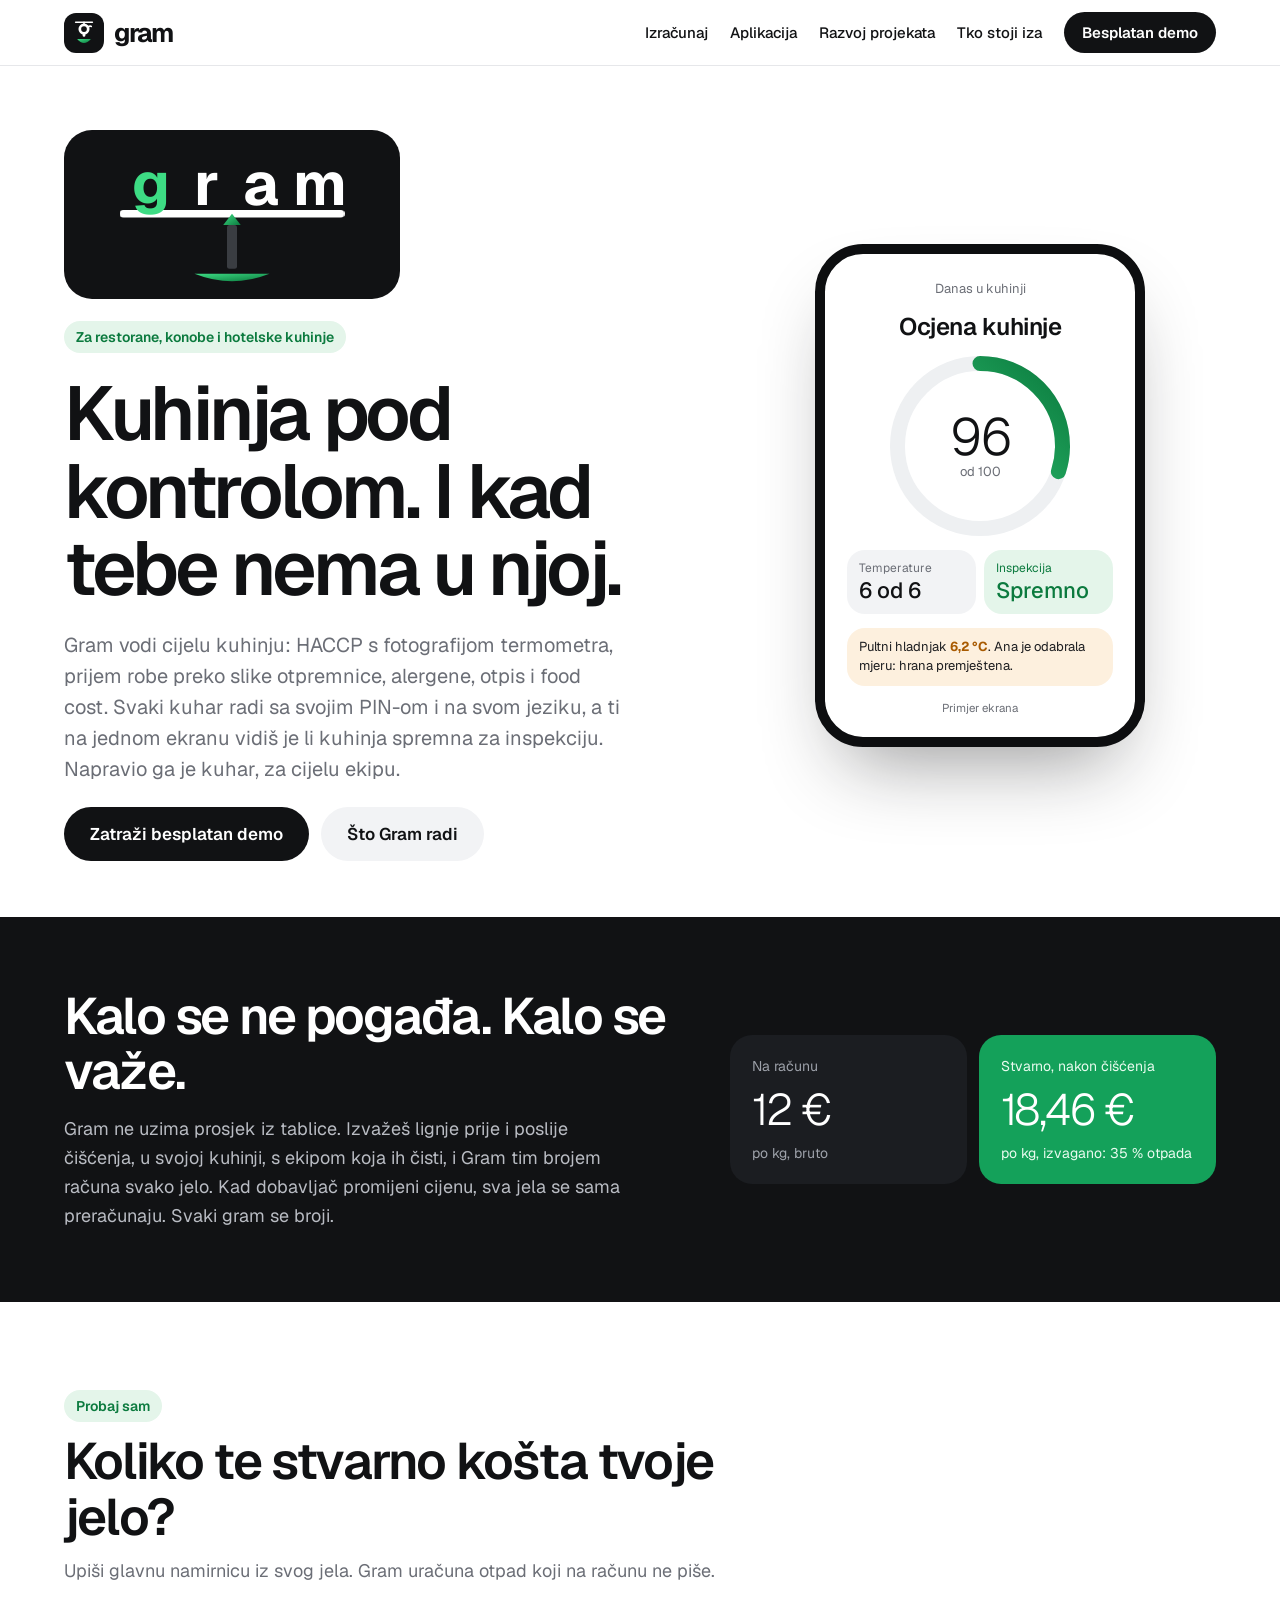
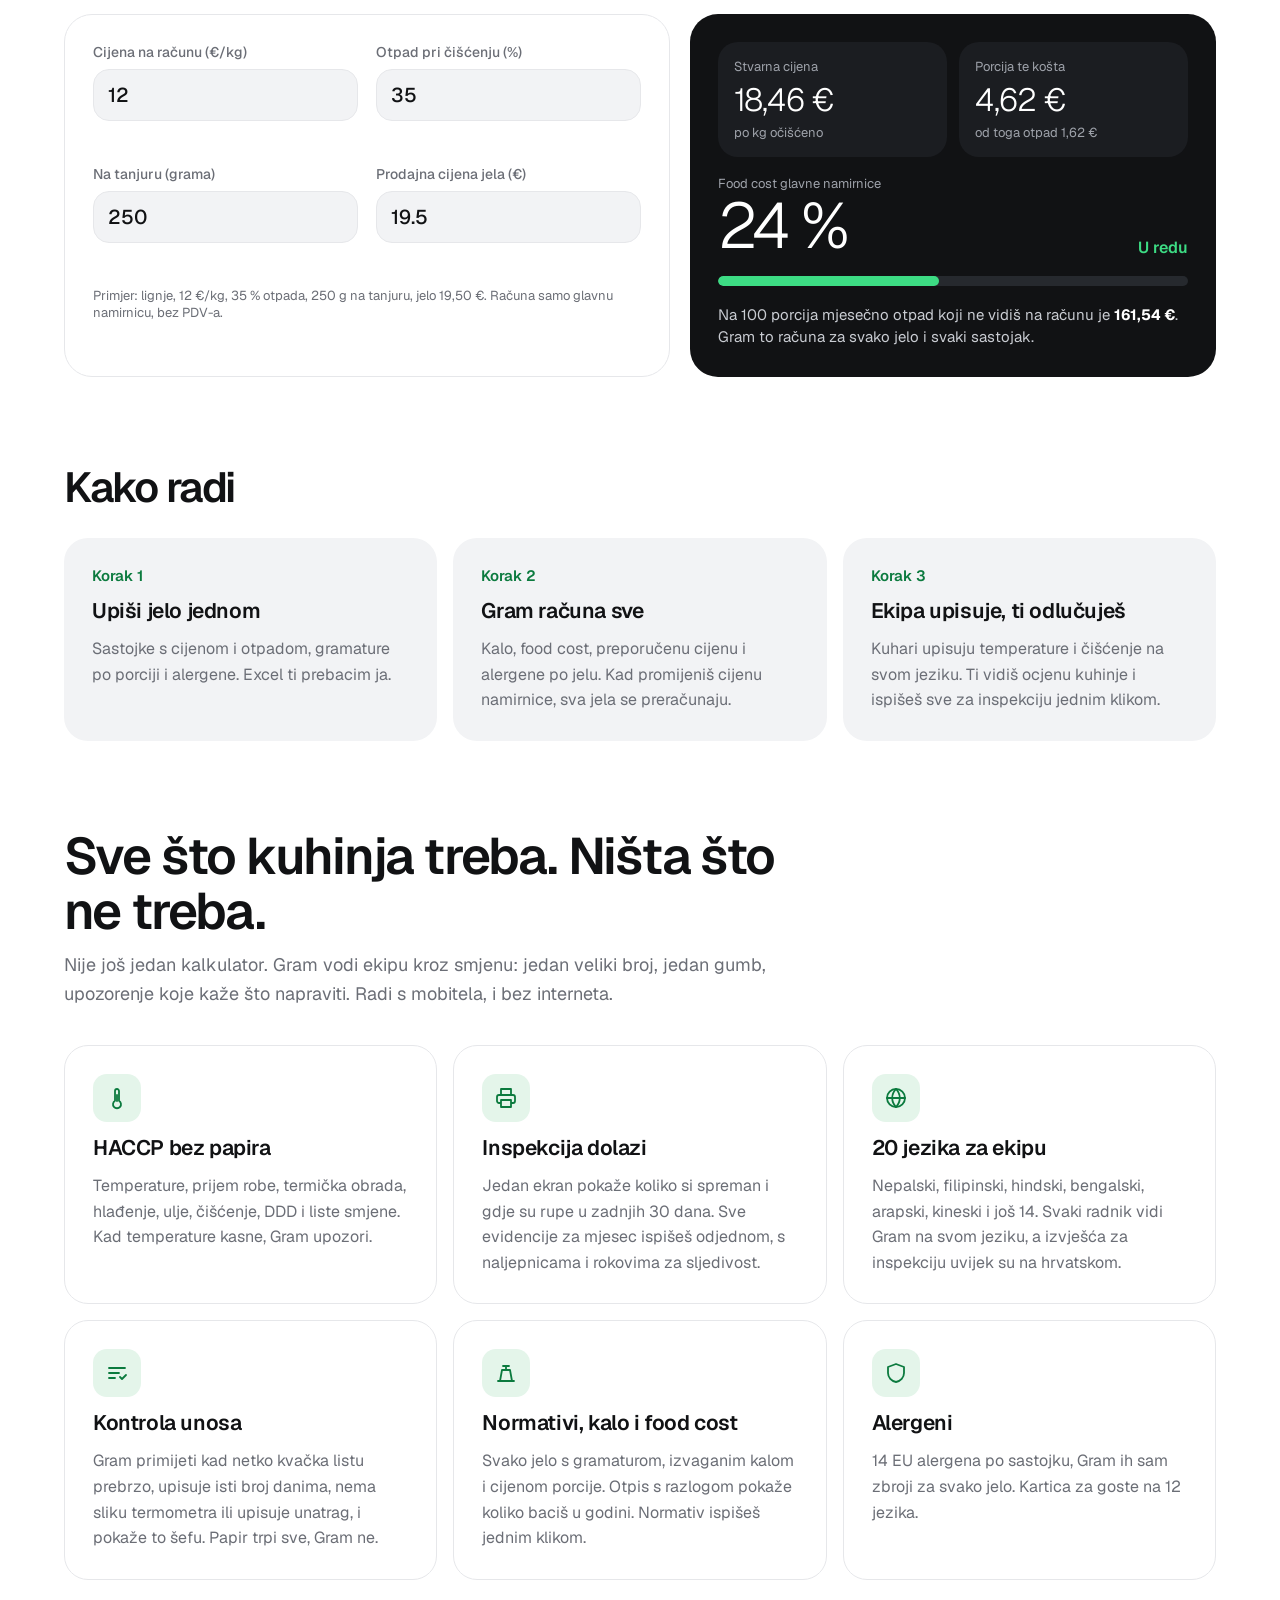
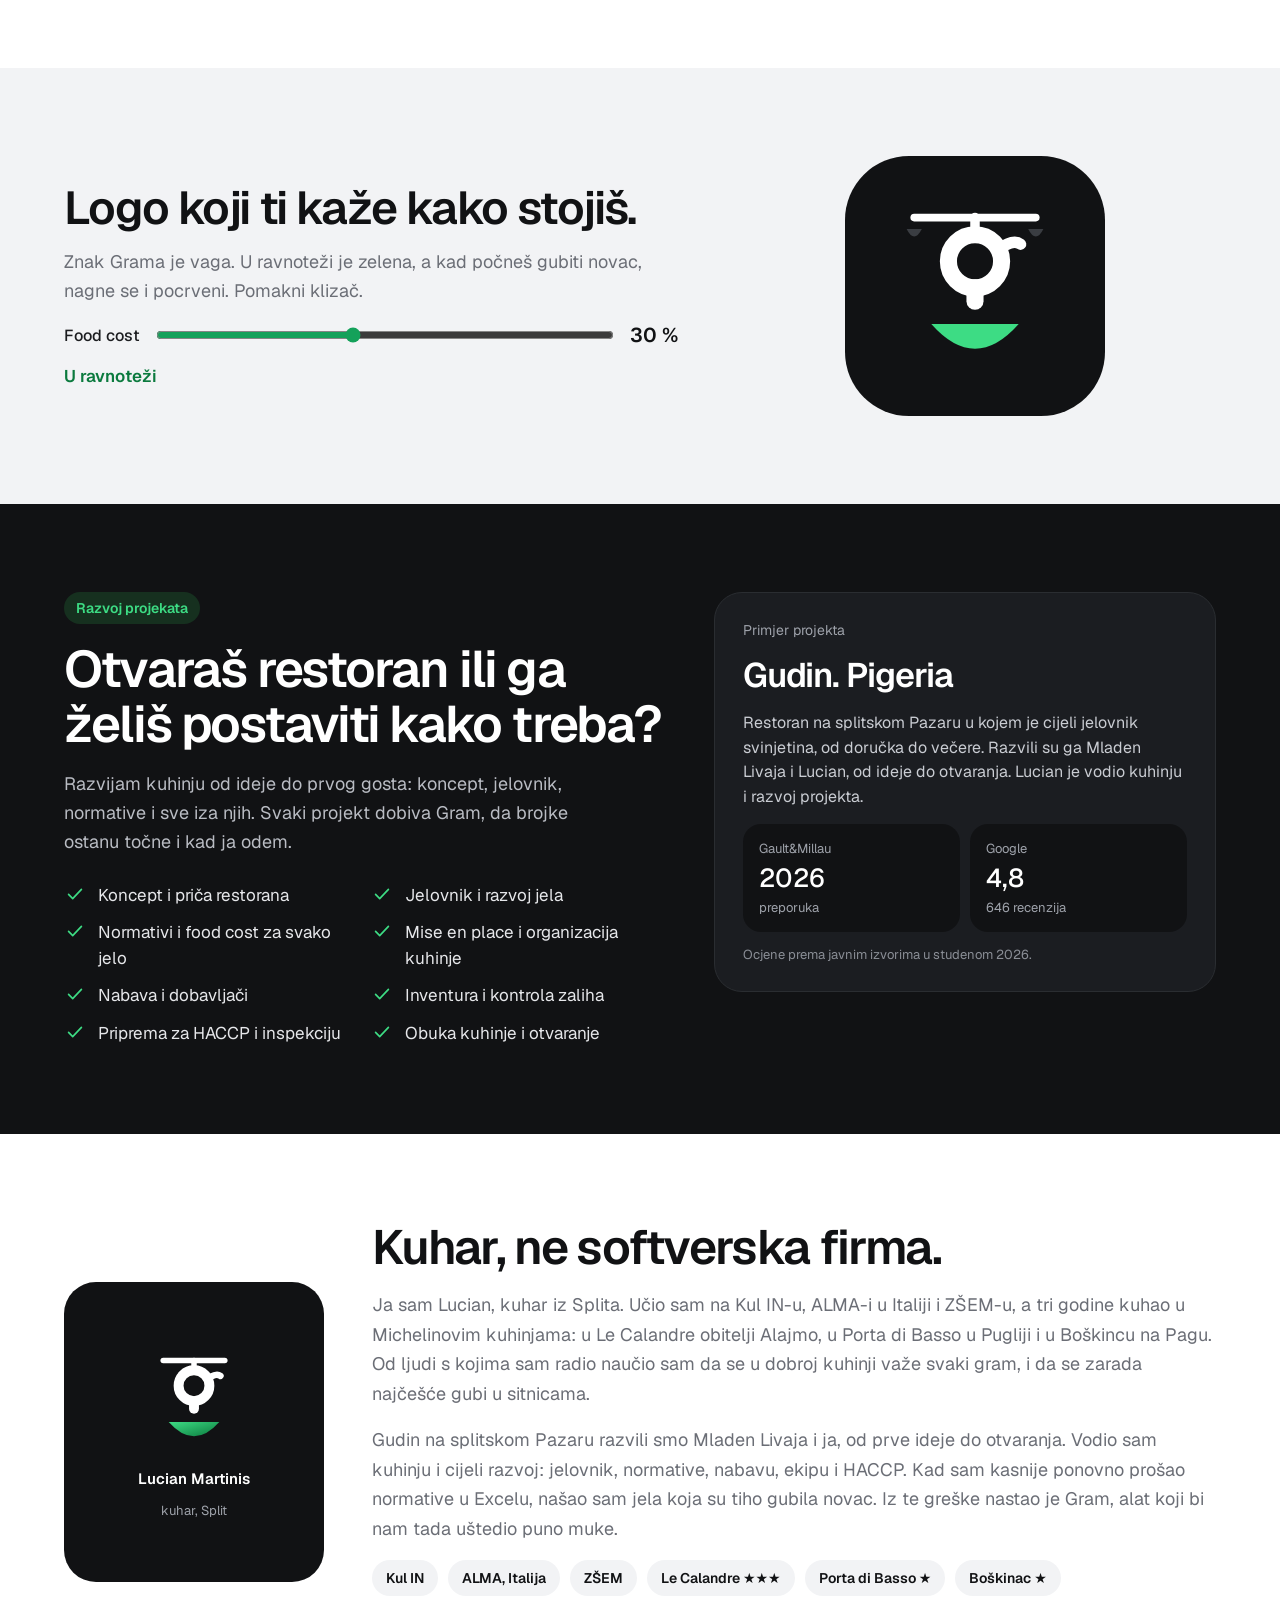
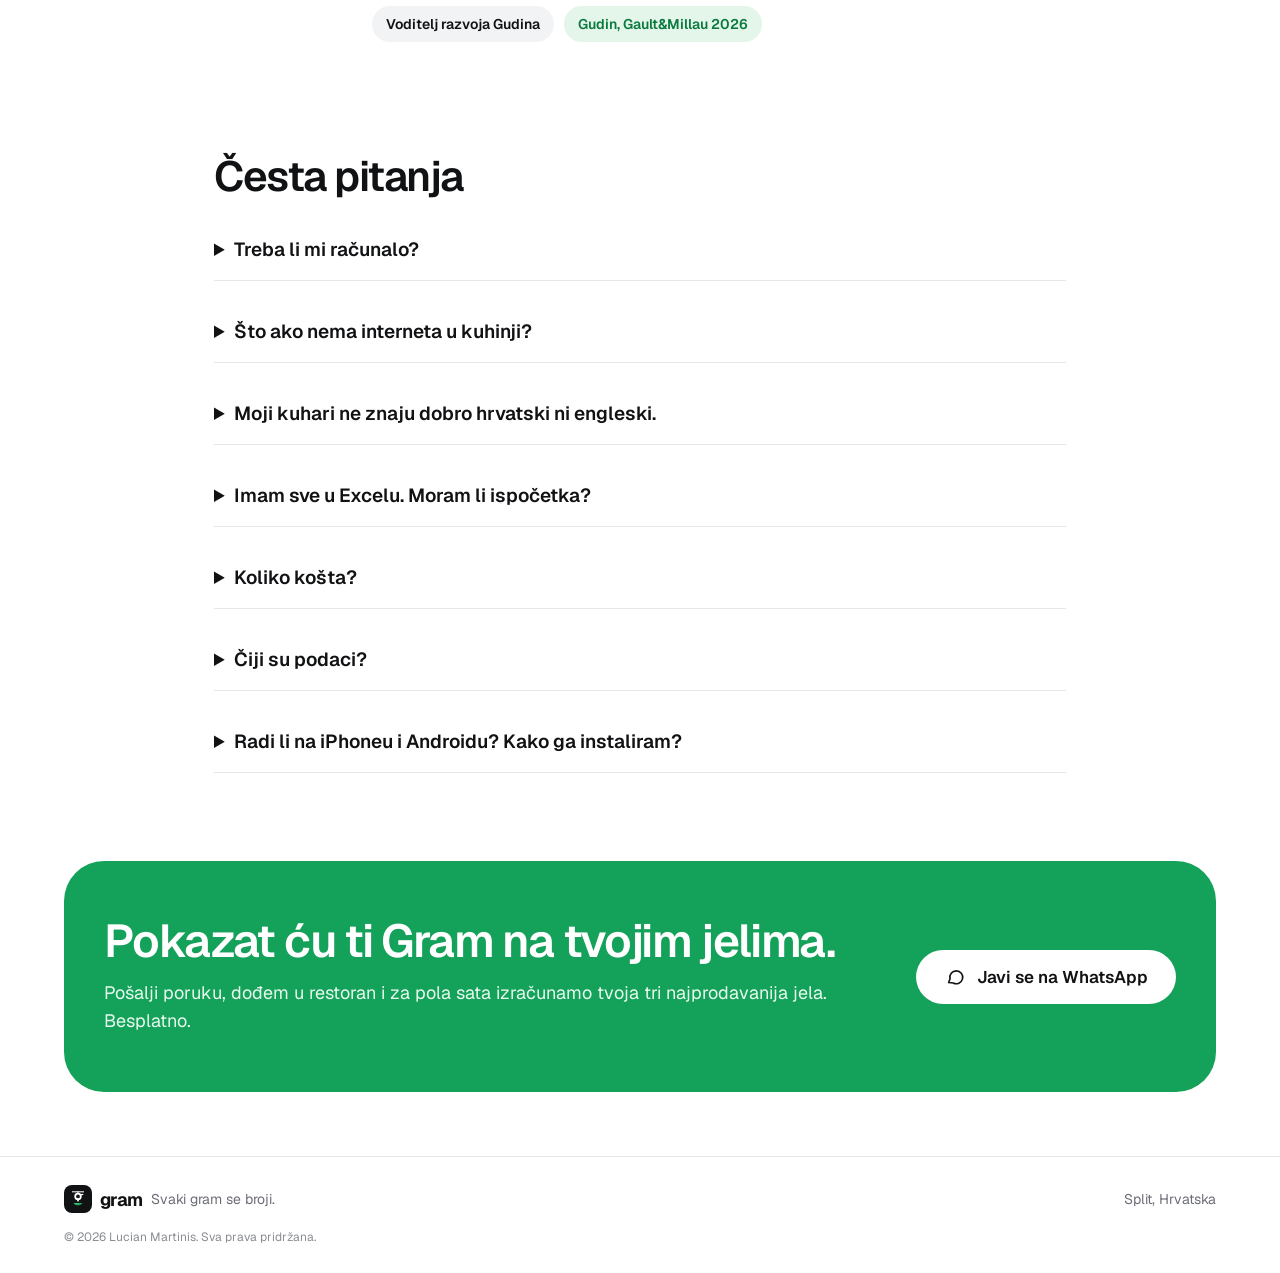
==== commit f2654e12: "Web: Gram pozicioniran kao kontrola cijele kuhinje (HACCP, inspekcija, ekipa), kalo se važe, nova ka" ====
--- a/index.html
+++ b/index.html
@@ -1 +1 @@
-<!DOCTYPE html><!-- © 2026 Lucian Martinis. Sva prava pridržana. Gram (gramcontrol.com). Kopiranje, mijenjanje i dijeljenje koda bez pisanog dopuštenja autora nije dopušteno. --> <html lang="hr"> <head> <meta charset="utf-8"><meta name="author" content="Lucian Martinis"><meta name="copyright" content="© 2026 Lucian Martinis"> <meta http-equiv="Content-Security-Policy" content="default-src 'none'; script-src 'unsafe-inline'; style-src 'self' 'unsafe-inline'; font-src 'self'; img-src 'self' data:; connect-src 'none'; base-uri 'none'; object-src 'none'; form-action 'self' https://wa.me https://api.whatsapp.com"> <meta name="referrer" content="strict-origin-when-cross-origin"> <meta name="viewport" content="width=device-width,initial-scale=1"> <meta name="theme-color" content="#111214"> <link rel="apple-touch-icon" sizes="180x180" href="app/icon-180.png"> <link rel="icon" type="image/png" sizes="32x32" href="app/favicon-32.png"> <link rel="icon" type="image/png" sizes="192x192" href="app/icon-192.png"> <title>Gram. Svaki gram se broji.</title> <meta name="description" content="Gram: normativi, food cost, alergeni, kalo, otpisi i HACCP za restorane i konobe u Hrvatskoj. Napravio ga je kuhar, za kuhinju."> <link rel="stylesheet" href="/fonts/gram-fonts.css"> <style>*{box-sizing:border-box}html{scroll-behavior:smooth}body{margin:0;font-family:Geist,system-ui,-apple-system,sans-serif;color:#1c1d20;background:#fff;-webkit-font-smoothing:antialiased}a{color:#111214}.w{max-width:1200px;margin:0 auto;padding:0 24px}h1,h2,h3{margin:0;color:#111214;font-weight:600}h1{font-size:clamp(42px,6vw,76px);letter-spacing:-.045em;line-height:1.02}h2{font-size:clamp(30px,4vw,52px);letter-spacing:-.035em;line-height:1.08}h3{font-size:21px;letter-spacing:-.4px}p{margin:0}.lead{font-size:clamp(17px,1.6vw,20px);line-height:1.55;color:#6b6e76;max-width:560px}.txt{font-size:18px;line-height:1.6;color:#6b6e76}.pill{align-self:flex-start;font-size:14px;font-weight:600;color:#0b7a3e;background:#e4f5ea;padding:7px 12px;border-radius:999px}.btn{display:inline-flex;align-items:center;justify-content:center;gap:10px;font-size:17px;font-weight:600;text-decoration:none;color:#fff;background:#111214;padding:16px 26px;border-radius:999px;border:0;cursor:pointer;font-family:inherit}.btn.l{color:#111214;background:#f2f3f5}.btn:hover{opacity:.88}.col{display:flex;flex-direction:column}.dark{background:#111214;color:#fff}.dark h2,.dark h3{color:#fff}.dark .txt{color:#b9bcc3}header{position:sticky;top:0;z-index:5;background:rgba(255,255,255,.85);backdrop-filter:blur(18px);-webkit-backdrop-filter:blur(18px);border-bottom:1px solid #e6e7ea}.hd{display:flex;align-items:center;justify-content:space-between;gap:16px;padding-top:12px;padding-bottom:12px}.brand{display:flex;align-items:center;gap:10px;text-decoration:none}.mark{width:40px;height:40px;border-radius:12px;background:#111214;display:flex;align-items:center;justify-content:center}.word{font-size:26px;font-weight:700;letter-spacing:-1.4px;color:#111214}nav{display:flex;align-items:center;gap:22px}nav a{font-size:15px;font-weight:500;text-decoration:none}nav .btn{font-size:15px;padding:11px 18px}@media(max-width:820px){nav a:not(.btn){display:none}}section{scroll-margin-top:70px}.hero{padding-top:64px;padding-bottom:56px;display:flex;flex-wrap:wrap;gap:48px;align-items:center}.hero>.col{flex:1 1 480px;min-width:0;gap:22px}.phone{width:min(330px,100%);border-radius:48px;border:10px solid #0d0e10;background:#fff;box-shadow:0 40px 80px -30px rgba(17,18,20,.45);padding:26px 22px 22px;gap:14px}.box{background:#f2f3f5;border-radius:18px;padding:10px 12px}.g2{display:grid;grid-template-columns:repeat(2,minmax(0,1fr));gap:12px}.card{background:#fff;border:1px solid #e6e7ea;border-radius:24px;padding:28px;gap:12px}.ico{width:48px;height:48px;border-radius:14px;background:#e4f5ea;display:flex;align-items:center;justify-content:center}.grid{display:grid;grid-template-columns:repeat(auto-fit,minmax(280px,1fr));gap:16px}.stat{background:#1b1d21;border-radius:22px;padding:22px;gap:6px}.stat b{font-size:clamp(30px,7vw,44px);white-space:nowrap;font-weight:300;letter-spacing:-2px}.stat>span{font-size:14px;color:#9ea2aa}input[type=number]{height:52px;border:1px solid #e6e7ea;border-radius:16px;padding:0 14px;font:inherit;font-size:20px;color:#111214;background:#f2f3f5;width:100%}label.f{display:flex;flex-direction:column;gap:8px;font-size:14px;font-weight:500;color:#6b6e76}.chk{list-style:none;margin:8px 0 0;padding:0;display:grid;grid-template-columns:repeat(auto-fit,minmax(240px,1fr));gap:12px}.chk li{display:flex;gap:12px;align-items:flex-start;font-size:17px;line-height:1.5;color:#e6e7ea}.tag{font-size:14px;font-weight:600;color:#111214;background:#f2f3f5;padding:9px 14px;border-radius:999px}@media(max-width:520px){#calc{grid-template-columns:1fr!important;padding:20px!important}}details{border-bottom:1px solid #e6e7ea;padding:18px 0}summary{font-size:19px;font-weight:600;color:#111214;cursor:pointer}details p{margin-top:12px;font-size:17px;line-height:1.6;color:#6b6e76}@keyframes gDrop{0%{transform:translateY(-120px);opacity:0}60%{transform:translateY(6px);opacity:1}80%{transform:translateY(-3px)}100%{transform:translateY(0);opacity:1}}@keyframes gBeam{0%{transform:rotate(0)}18%{transform:rotate(-7deg)}36%{transform:rotate(-3deg)}54%{transform:rotate(3deg)}72%{transform:rotate(-1.5deg)}86%{transform:rotate(.8deg)}100%{transform:rotate(0)}}@keyframes gSway{0%,100%{transform:rotate(-4deg)}50%{transform:rotate(4deg)}}@keyframes gGlow{0%,100%{opacity:.55}50%{opacity:1}}@keyframes draw{from{stroke-dasharray:0 518.4}to{stroke-dasharray:155.5 518.4}}.gl{opacity:0;animation:gDrop .7s cubic-bezier(.3,1.4,.5,1) both}.gb{transform-origin:240px 118px;animation:gBeam 2.4s ease-out .5s both}.gs{transform-origin:50px 14px;animation:gSway 4s ease-in-out infinite}.gp{animation:gGlow 2.6s ease-in-out infinite}.draw{animation:draw 1.6s cubic-bezier(.2,.8,.2,1) .3s both}.rv{opacity:0;transform:translateY(24px);transition:opacity .7s ease,transform .7s cubic-bezier(.2,.8,.2,1)}.rv.in{opacity:1;transform:none}@media(prefers-reduced-motion:reduce){.draw,.gb,.gl,.gp,.gs{animation:none;opacity:1}.rv{opacity:1;transform:none;transition:none}html{scroll-behavior:auto}}</style> </head> <body> <svg width="0" height="0" style="position:absolute" aria-hidden="true"><defs> <linearGradient id="gv" x1="0" y1="0" x2="1" y2="1"><stop offset="0" stop-color="#3DDC84"/><stop offset="1" stop-color="#0B7A3E"/></linearGradient> <symbol id="logo" viewBox="0 0 100 100"><g class="gs"><path d="M22 14 H78" stroke="#fff" stroke-width="5" stroke-linecap="round"/></g><path d="M50 14 V21" stroke="#fff" stroke-width="5" stroke-linecap="round"/><circle cx="50" cy="37" r="14" fill="none" stroke="#fff" stroke-width="9"/><path d="M62 31 Q70 25 74 28" fill="none" stroke="#fff" stroke-width="6" stroke-linecap="round"/><path d="M50 51 V58" stroke="#fff" stroke-width="9" stroke-linecap="round"/><path class="gp" d="M27 70 Q50 96 73 70 Z" fill="url(#gv)"/></symbol> <symbol id="ok" viewBox="0 0 24 24"><path d="M5 12.5l4.5 4.5L19 7" fill="none" stroke="#3DDC84" stroke-width="1.8" stroke-linecap="round" stroke-linejoin="round"/></symbol> </defs></svg> <header><div class="w hd"> <a href="#vrh" class="brand"><span class="mark"><svg width="30" height="30"><use href="#logo"/></svg></span><span class="word">gram</span></a> <nav aria-label="Glavni izbornik"> <a href="#kalkulator">Izračunaj</a><a href="#aplikacija">Aplikacija</a><a href="#projekti">Razvoj projekata</a><a href="#tko">Tko stoji iza</a> <a href="https://wa.me/38598210586?text=Bok%20Lucian%2C%20zanima%20me%20Gram%20demo." target="_blank" rel="noopener" class="btn">Besplatan demo</a> </nav></div></header> <main id="vrh"> <section class="w hero"> <div class="col"> <div aria-hidden="true" style="align-self:flex-start;background:#111214;border-radius:28px;padding:10px 18px 4px;max-width:100%"> <svg width="300" height="150" viewBox="0 0 480 240" style="max-width:100%;height:auto"> <g class="gb"><rect x="60" y="112" width="360" height="12" rx="6" fill="#fff"/> <g class="gl" style="animation-delay:.25s"><text x="110" y="104" text-anchor="middle" font-family="Geist,sans-serif" font-weight="700" font-size="96" fill="#3DDC84">g</text></g> <g class="gl" style="animation-delay:.6s"><text x="200" y="104" text-anchor="middle" font-family="Geist,sans-serif" font-weight="700" font-size="96" fill="#fff">r</text></g> <g class="gl" style="animation-delay:.95s"><text x="286" y="104" text-anchor="middle" font-family="Geist,sans-serif" font-weight="700" font-size="96" fill="#fff">a</text></g> <g class="gl" style="animation-delay:1.3s"><text x="380" y="104" text-anchor="middle" font-family="Geist,sans-serif" font-weight="700" font-size="96" fill="#fff">m</text></g></g> <path d="M226 136 L240 118 L254 136 Z" fill="url(#gv)"/><rect x="232" y="136" width="16" height="70" rx="4" fill="#3A3D42"/><path class="gp" d="M180 214 Q240 238 300 214 Z" fill="url(#gv)"/> </svg></div> <span class="pill">Za restorane i konobe u Hrvatskoj</span> <h1>Znaj koliko te jelo stvarno košta.</h1> <p class="lead">Gram računa normative, food cost, alergene, kalo i otpise, i vodi cijeli HACCP. S mobitela, na jeziku svakog radnika, s ispisom svega. Napravio ga je kuhar, za kuhinju.</p> <div style="display:flex;gap:12px;flex-wrap:wrap"><a href="https://wa.me/38598210586?text=Bok%20Lucian%2C%20zanima%20me%20Gram%20demo." target="_blank" rel="noopener" class="btn">Zatraži besplatan demo</a><a href="#aplikacija" class="btn l">Što Gram radi</a></div> </div> <div style="flex:1 1 320px;display:flex;justify-content:center"> <div class="phone col"> <span style="font-size:13px;color:#6b6e76;text-align:center">Kalkulacija jela</span> <span style="font-size:24px;font-weight:600;letter-spacing:-.5px;color:#111214;text-align:center">Brudet od lignji</span> <div style="position:relative;width:180px;height:180px;align-self:center"><svg width="180" height="180" viewBox="0 0 180 180" aria-hidden="true"><circle cx="90" cy="90" r="82.5" fill="none" stroke="#EEF0F2" stroke-width="15"/><circle class="draw" cx="90" cy="90" r="82.5" fill="none" stroke="url(#gv)" stroke-width="15" stroke-linecap="round" stroke-dasharray="155.5 518.4" transform="rotate(-90 90 90)"/></svg><div style="position:absolute;inset:0;display:flex;flex-direction:column;align-items:center;justify-content:center"><span style="font-size:52px;font-weight:300;letter-spacing:-2px;line-height:1;color:#111214">30<span style="font-size:24px">%</span></span><span style="font-size:13px;color:#6b6e76">food cost</span></div></div> <div class="g2" style="gap:8px"><div class="box col"><span style="font-size:12px;color:#6b6e76">Porcija košta</span><span style="font-size:22px;font-weight:500;color:#111214">5,84 €</span></div><div class="box col" style="background:#e4f5ea"><span style="font-size:12px;color:#0b7a3e">Prodajna cijena</span><span style="font-size:22px;font-weight:500;color:#0b7a3e">19,50 €</span></div></div> <div class="box" style="background:#fdf0de;font-size:13px;line-height:1.45">Otpad na lignjama dodaje <strong style="color:#a85a00">1,62 €</strong> po porciji.</div> <span style="font-size:11.5px;color:#6b6e76;text-align:center">Primjer izračuna, cijene bez PDV-a</span> </div></div> </section> <section class="dark"><div class="w rv" style="padding-top:72px;padding-bottom:72px;display:flex;flex-wrap:wrap;gap:40px;align-items:center"> <div class="col" style="flex:1 1 460px;min-width:0;gap:16px"> <h2>Platio si lignje 12 € po kilogramu. Zapravo te koštaju 18,46 €.</h2> <p class="txt" style="max-width:560px">Na računu dobavljača piše bruto. Kad očistiš lignje, trećina ode u otpad. Isto je s ribom, mesom s kosti, povrćem i uljem u fritezi. Ako to ne računaš, cijene na jelovniku su od oka, a zarada tiho curi.</p> </div> <div class="g2" style="flex:1 1 320px"> <div class="stat col"><span>Na računu</span><b>12 €</b><span>po kg, bruto</span></div> <div class="stat col" style="background:#14a15a"><span style="color:#e9fbef">Stvarno, nakon čišćenja</span><b>18,46 €</b><span style="color:#e9fbef">po kg, uz 35 % otpada</span></div> </div></div></section> <section id="kalkulator" class="w col rv" style="padding-top:88px;padding-bottom:24px;gap:28px"> <div class="col" style="gap:12px;max-width:720px"><span class="pill">Probaj sam</span><h2>Koliko te stvarno košta tvoje jelo?</h2><p class="txt">Upiši glavnu namirnicu iz svog jela. Gram uračuna otpad koji na računu ne piše.</p></div> <div style="display:flex;flex-wrap:wrap;gap:20px"> <form id="calc" style="flex:1 1 420px;min-width:0;border:1px solid #e6e7ea;border-radius:28px;padding:28px;display:grid;grid-template-columns:repeat(2,minmax(0,1fr));gap:18px"> <label class="f">Cijena na računu (€/kg)<input id="cPrice" type="number" min="0" step="0.1" value="12" inputmode="decimal"></label> <label class="f">Otpad pri čišćenju (%)<input id="cWaste" type="number" min="0" max="90" step="1" value="35" inputmode="numeric"></label> <label class="f">Na tanjuru (grama)<input id="cGrams" type="number" min="0" step="10" value="250" inputmode="numeric"></label> <label class="f">Prodajna cijena jela (€)<input id="cSell" type="number" min="0" step="0.5" value="19.5" inputmode="decimal"></label> <span style="grid-column:1/-1;font-size:13px;color:#6b6e76">Primjer: lignje, 12 €/kg, 35 % otpada, 250 g na tanjuru, jelo 19,50 €. Računa samo glavnu namirnicu, bez PDV-a.</span> </form> <div class="dark col" style="flex:1 1 340px;border-radius:28px;padding:28px;gap:18px"> <div class="g2"><div class="stat col" style="padding:16px;border-radius:20px;gap:4px"><span style="font-size:13px">Stvarna cijena</span><b style="font-size:32px;letter-spacing:-1px"><span id="oReal">18,46</span> €</b><span style="font-size:13px">po kg očišćeno</span></div> <div class="stat col" style="padding:16px;border-radius:20px;gap:4px"><span style="font-size:13px">Porcija te košta</span><b style="font-size:32px;letter-spacing:-1px"><span id="oPor">4,62</span> €</b><span style="font-size:13px">od toga otpad <span id="oHid">1,62</span> €</span></div></div> <div style="display:flex;align-items:flex-end;justify-content:space-between;gap:12px"><span class="col" style="gap:2px"><span style="font-size:13px;color:#9ea2aa">Food cost glavne namirnice</span><span style="font-size:64px;font-weight:300;letter-spacing:-3px;line-height:1"><span id="oPct">24</span> %</span></span><span id="oSt" style="font-size:16px;font-weight:600;text-align:right;color:#3ddc84">U redu</span></div> <span style="height:10px;border-radius:5px;background:#26292e;overflow:hidden;display:block"><span id="oBar" style="display:block;height:10px;border-radius:5px;width:47%;background:#3ddc84;transition:width .4s"></span></span> <span style="font-size:15px;line-height:1.5;color:#c9ccd2">Na 100 porcija mjesečno otpad koji ne vidiš na računu je <strong id="oMon" style="color:#fff">162,00 €</strong>. Gram to računa za svako jelo i svaki sastojak.</span> </div></div></section> <section class="w col rv" style="padding-top:64px;gap:28px"> <h2 style="font-size:clamp(28px,3.4vw,42px)">Kako radi</h2> <ol class="grid" style="list-style:none;margin:0;padding:0;grid-template-columns:repeat(auto-fit,minmax(260px,1fr))"> <li class="card col" style="background:#f2f3f5;border:0"><span style="font-size:15px;font-weight:600;color:#0b7a3e">Korak 1</span><h3>Upiši jelo jednom</h3><span class="txt" style="font-size:16px">Sastojke s cijenom i otpadom, gramature po porciji i alergene. Excel ti prebacim ja.</span></li> <li class="card col" style="background:#f2f3f5;border:0"><span style="font-size:15px;font-weight:600;color:#0b7a3e">Korak 2</span><h3>Gram računa sve</h3><span class="txt" style="font-size:16px">Kalo, food cost, preporučenu cijenu i alergene po jelu. Kad promijeniš cijenu namirnice, sva jela se preračunaju.</span></li> <li class="card col" style="background:#f2f3f5;border:0"><span style="font-size:15px;font-weight:600;color:#0b7a3e">Korak 3</span><h3>Ekipa upisuje, ti odlučuješ</h3><span class="txt" style="font-size:16px">Kuhari upisuju temperature i čišćenje na svom jeziku. Ti vidiš ocjenu kuhinje i ispišeš sve za inspekciju jednim klikom.</span></li> </ol></section> <section id="aplikacija" class="w col" style="padding-top:88px;padding-bottom:88px;gap:36px"> <div class="col rv" style="gap:12px;max-width:720px"><h2>Sve što kuhinja treba. Ništa što ne treba.</h2><p class="txt">Jedan veliki broj, jedan gumb, upozorenje koje kaže što napraviti. Radi s mobitela, i bez interneta.</p></div> <div class="grid rv"> <div class="card col"><span class="ico"><svg width="24" height="24" viewBox="0 0 24 24" fill="none" stroke="#0B7A3E" stroke-width="1.8" stroke-linecap="round" stroke-linejoin="round"><path d="M4 20h16M6 20l2-11h8l2 11M12 9V5M9 5h6"/></svg></span><h3>Normativi i food cost</h3><p class="txt" style="font-size:16px">Svako jelo s gramaturom i cijenom porcije. Vidiš food cost i koja cijena drži tvoj cilj. Normativ ispišeš jednim klikom.</p></div> <div class="card col"><span class="ico"><svg width="24" height="24" viewBox="0 0 24 24" fill="none" stroke="#0B7A3E" stroke-width="1.8" stroke-linecap="round" stroke-linejoin="round"><path d="M12 3s6 6.5 6 11a6 6 0 0 1-12 0c0-4.5 6-11 6-11z"/><path d="M9 15h6"/></svg></span><h3>Kalo i otpisi</h3><p class="txt" style="font-size:16px">Otpad pri čišćenju po namirnici i otpis s razlogom. Gram ti pokaže koliko ovim tempom baciš u godini.</p></div> <div class="card col"><span class="ico"><svg width="24" height="24" viewBox="0 0 24 24" fill="none" stroke="#0B7A3E" stroke-width="1.8" stroke-linecap="round" stroke-linejoin="round"><path d="M12 3l8 3v6c0 4.5-3.4 8.2-8 9-4.6-.8-8-4.5-8-9V6z"/></svg></span><h3>Alergeni</h3><p class="txt" style="font-size:16px">14 EU alergena po sastojku, Gram ih sam zbroji za svako jelo. Kartica za goste na 12 jezika.</p></div> <div class="card col"><span class="ico"><svg width="24" height="24" viewBox="0 0 24 24" fill="none" stroke="#0B7A3E" stroke-width="1.8" stroke-linecap="round" stroke-linejoin="round"><path d="M14 14.8V5a2 2 0 1 0-4 0v9.8a4 4 0 1 0 4 0zM12 9v6"/></svg></span><h3>HACCP bez papira</h3><p class="txt" style="font-size:16px">Temperature, prijem robe, termička obrada, hlađenje, ulje, čišćenje, DDD i liste smjene. Kad temperature kasne, Gram upozori.</p></div> <div class="card col"><span class="ico"><svg width="24" height="24" viewBox="0 0 24 24" fill="none" stroke="#0B7A3E" stroke-width="1.8" stroke-linecap="round" stroke-linejoin="round"><circle cx="12" cy="12" r="9"/><path d="M3 12h18M12 3c2.5 2.6 3.8 5.6 3.8 9s-1.3 6.4-3.8 9c-2.5-2.6-3.8-5.6-3.8-9S9.5 5.6 12 3z"/></svg></span><h3>20 jezika za ekipu</h3><p class="txt" style="font-size:16px">Nepalski, filipinski, hindski, bengalski, arapski, kineski i još 14. Svaki radnik vidi Gram na svom jeziku, a izvješća za inspekciju uvijek su na hrvatskom.</p></div> <div class="card col"><span class="ico"><svg width="24" height="24" viewBox="0 0 24 24" fill="none" stroke="#0B7A3E" stroke-width="1.8" stroke-linecap="round" stroke-linejoin="round"><path d="M7 9V3h10v6M7 17H5a2 2 0 0 1-2-2v-4a2 2 0 0 1 2-2h14a2 2 0 0 1 2 2v4a2 2 0 0 1-2 2h-2M7 14h10v7H7z"/></svg></span><h3>Inspekcija dolazi</h3><p class="txt" style="font-size:16px">Jedan ekran pokaže koliko si spreman i gdje su rupe u zadnjih 30 dana. Sve evidencije za mjesec ispišeš odjednom, s naljepnicama i rokovima za sljedivost.</p></div> </div></section> <section style="background:#f2f3f5"><div class="w rv" style="padding-top:88px;padding-bottom:88px;display:flex;flex-wrap:wrap;gap:48px;align-items:center"> <div class="col" style="flex:1 1 420px;min-width:0;gap:14px"> <h2 style="font-size:clamp(30px,3.6vw,46px)">Logo koji ti kaže kako stojiš.</h2> <p class="txt">Znak Grama je vaga. U ravnoteži je zelena, a kad počneš gubiti novac, nagne se i pocrveni. Pomakni klizač.</p> <label for="fcr" style="display:flex;align-items:center;gap:14px;font-size:16px;font-weight:500">Food cost<input id="fcr" type="range" min="15" max="50" step="1" value="30" style="flex:1;accent-color:#14A15A;height:28px"><span id="fcv" style="min-width:56px;font-size:20px;font-weight:600;color:#111214">30 %</span></label> <span id="fcs" style="font-size:17px;font-weight:600;color:#0b7a3e">U ravnoteži</span> </div> <div style="flex:1 1 280px;display:flex;justify-content:center"><div style="width:260px;height:260px;border-radius:64px;background:#111214;display:flex;align-items:center;justify-content:center"> <svg width="190" height="190" viewBox="0 0 100 100" role="img" aria-label="Vaga Grama prema food costu"> <g id="beam" style="transform-origin:50px 14px;transition:transform .6s cubic-bezier(.3,1.6,.4,1)"><path d="M18 14 H82" stroke="#fff" stroke-width="4" stroke-linecap="round"/><path d="M14 20 Q18 28 22 20 Z" fill="#3A3D42"/><path d="M78 20 Q82 28 86 20 Z" fill="#3A3D42"/></g> <path d="M50 14 V21" stroke="#fff" stroke-width="5" stroke-linecap="round"/><circle cx="50" cy="37" r="14" fill="none" stroke="#fff" stroke-width="9"/><path d="M62 31 Q70 25 74 28" fill="none" stroke="#fff" stroke-width="6" stroke-linecap="round"/><path d="M50 51 V58" stroke="#fff" stroke-width="9" stroke-linecap="round"/> <path id="pan" d="M27 70 Q50 96 73 70 Z" fill="#3DDC84" style="transition:fill .4s"/></svg> </div></div></div></section> <section id="projekti" class="dark"><div class="w rv" style="padding-top:88px;padding-bottom:88px;display:flex;flex-wrap:wrap;gap:48px"> <div class="col" style="flex:1 1 460px;min-width:0;gap:18px"> <span class="pill" style="color:#3ddc84;background:#16301f">Razvoj projekata</span> <h2>Otvaraš restoran ili ga želiš postaviti kako treba?</h2> <p class="txt" style="max-width:540px">Razvijam kuhinju od ideje do prvog gosta: koncept, jelovnik, normative i sve iza njih. Svaki projekt dobiva Gram, da brojke ostanu točne i kad ja odem.</p> <ul class="chk"> <li><svg width="22" height="22" style="flex:none"><use href="#ok"/></svg>Koncept i priča restorana</li> <li><svg width="22" height="22" style="flex:none"><use href="#ok"/></svg>Jelovnik i razvoj jela</li> <li><svg width="22" height="22" style="flex:none"><use href="#ok"/></svg>Normativi i food cost za svako jelo</li> <li><svg width="22" height="22" style="flex:none"><use href="#ok"/></svg>Mise en place i organizacija kuhinje</li> <li><svg width="22" height="22" style="flex:none"><use href="#ok"/></svg>Nabava i dobavljači</li> <li><svg width="22" height="22" style="flex:none"><use href="#ok"/></svg>Inventura i kontrola zaliha</li> <li><svg width="22" height="22" style="flex:none"><use href="#ok"/></svg>Priprema za HACCP i inspekciju</li> <li><svg width="22" height="22" style="flex:none"><use href="#ok"/></svg>Obuka kuhinje i otvaranje</li> </ul></div> <div class="col" style="flex:1 1 360px;gap:14px"> <div class="col" style="background:#1b1d21;border:1px solid #2a2d31;border-radius:28px;padding:28px;gap:14px"> <span style="font-size:14px;color:#9ea2aa">Primjer projekta</span> <span style="font-size:34px;font-weight:600;letter-spacing:-1px">Gudin. Pigeria</span> <span style="font-size:16px;line-height:1.55;color:#c9ccd2">Restoran na splitskom Pazaru u kojem je cijeli jelovnik svinjetina, od doručka do večere. Razvili su ga Mladen Livaja i Lucian, od ideje do otvaranja. Lucian je vodio kuhinju i razvoj projekta.</span> <div class="g2" style="gap:10px"><div class="col" style="background:#111214;border-radius:18px;padding:16px;gap:4px"><span style="font-size:13px;color:#9ea2aa">Gault&amp;Millau</span><span style="font-size:26px;font-weight:500">2026</span><span style="font-size:13px;color:#9ea2aa">preporuka</span></div> <div class="col" style="background:#111214;border-radius:18px;padding:16px;gap:4px"><span style="font-size:13px;color:#9ea2aa">Google</span><span style="font-size:26px;font-weight:500">4,8</span><span style="font-size:13px;color:#9ea2aa">646 recenzija</span></div></div> <span style="font-size:13px;color:#8a8e96">Ocjene prema javnim izvorima u studenom 2026.</span> </div></div></div></section> <section id="tko" class="w rv" style="padding-top:88px;padding-bottom:88px;display:flex;flex-wrap:wrap;gap:48px;align-items:center"> <div class="col" style="flex:0 0 260px;height:300px;border-radius:32px;background:#111214;align-items:center;justify-content:center;gap:14px;padding:20px;margin:0 auto"><svg width="110" height="110"><use href="#logo"/></svg><span style="font-size:15px;font-weight:600;color:#fff">Lucian Martinis</span><span style="font-size:13px;color:#9ea2aa">kuhar, Split</span></div> <div class="col" style="flex:1 1 420px;min-width:0;gap:16px"> <h2 style="font-size:clamp(32px,4vw,48px)">Kuhar, ne softverska firma.</h2> <p class="txt" style="line-height:1.65">Ja sam Lucian, kuhar iz Splita. Učio sam na Kul IN-u, ALMA-i u Italiji i ZŠEM-u, a tri godine kuhao u Michelinovim kuhinjama: u Le Calandre obitelji Alajmo, u Porta di Basso u Pugliji i u Boškincu na Pagu. Od ljudi s kojima sam radio naučio sam da se u dobroj kuhinji važe svaki gram, i da se zarada najčešće gubi u sitnicama.</p> <p class="txt" style="line-height:1.65">Gudin na splitskom Pazaru razvili smo Mladen Livaja i ja, od prve ideje do otvaranja. Vodio sam kuhinju i cijeli razvoj: jelovnik, normative, nabavu, ekipu i HACCP. Kad sam kasnije ponovno prošao normative u Excelu, našao sam jela koja su tiho gubila novac. Iz te greške nastao je Gram, alat koji bi nam tada uštedio puno muke.</p> <div style="display:flex;gap:10px;flex-wrap:wrap"><span class="tag">Kul IN</span><span class="tag">ALMA, Italija</span><span class="tag">ZŠEM</span><span class="tag">Le Calandre ★★★</span><span class="tag">Porta di Basso ★</span><span class="tag">Boškinac ★</span><span class="tag">Voditelj razvoja Gudina</span><span class="tag" style="color:#0b7a3e;background:#e4f5ea">Gudin, Gault&amp;Millau 2026</span></div> </div></section> <section class="col rv" style="max-width:900px;margin:0 auto;padding:24px 24px 88px;gap:20px"> <h2 style="font-size:clamp(28px,3.4vw,42px)">Česta pitanja</h2> <details><summary>Treba li mi računalo?</summary><p>Ne. Gram radi na mobitelu i tabletu, a ispisuje na bilo koji printer.</p></details> <details><summary>Što ako nema interneta u kuhinji?</summary><p>Gram radi i bez interneta. Upisi se spremaju na uređaju, pa hladnjača i podrum nisu problem.</p></details> <details><summary>Moji kuhari ne znaju dobro hrvatski ni engleski.</summary><p>Zato Gram ima 20 jezika. Svaki radnik bira svoj, a sličice namirnica pomažu i onima koji slabo čitaju.</p></details> <details><summary>Imam sve u Excelu. Moram li ispočetka?</summary><p>Ne. Pošalješ tablicu, a ja je prebacim u Gram i usput provjerim greške u normativima.</p></details> <details><summary>Koliko košta?</summary><p>Prvi restorani dobivaju Gram po uvodnoj cijeni koju dogovorimo nakon besplatnog demoa. Bez ugovora na godinu.</p></details> <details><summary>Čiji su podaci?</summary><p>Tvoji. Recepture i cijene su tvoje poslovne tajne. Sigurnosnu kopiju možeš napraviti kad god hoćeš.</p></details> <details id="instalacija"><summary>Radi li na iPhoneu i Androidu? Kako ga instaliram?</summary><p>Radi na svakom mobitelu, tabletu i računalu. Ne trebaš App Store ni Google Play.</p><p><b>iPhone:</b> otvori gramcontrol.com/app u Safariju, dolje klikni Dijeli (kvadrat sa strelicom), pa Dodaj na početni zaslon i Dodaj. Gram otvaraj preko te ikone, tako rade i obavijesti.</p><p><b>Android:</b> otvori gramcontrol.com/app u Chromeu, gore desno klikni ⋮, pa Instaliraj aplikaciju (ili Dodaj na početni zaslon). Kad Gram pita za kameru i obavijesti, klikni Dopusti.</p></details> </section> <section id="demo" class="w rv" style="margin-bottom:64px"> <div style="background:#14a15a;border-radius:40px;padding:clamp(32px,5vw,56px) clamp(24px,4vw,40px);display:flex;flex-wrap:wrap;gap:32px;align-items:center;justify-content:space-between;color:#fff"> <div class="col" style="flex:1 1 420px;min-width:0;gap:12px"> <h2 style="color:#fff;font-size:clamp(30px,3.6vw,46px)">Pokazat ću ti Gram na tvojim jelima.</h2> <p class="txt" style="color:#e9fbef">Pošalji poruku, dođem u restoran i za pola sata izračunamo tvoja tri najprodavanija jela. Besplatno.</p></div> <div class="col" style="gap:10px;min-width:260px"> <a id="waBtn" href="https://wa.me/38598210586?text=Bok%20Lucian%2C%20zanima%20me%20Gram%20demo." target="_blank" rel="noopener" class="btn" style="color:#111214;background:#fff"><svg width="22" height="22" viewBox="0 0 24 24" fill="none" stroke="#111214" stroke-width="1.8" stroke-linecap="round" stroke-linejoin="round"><path d="M4 18l1.5-4A7 7 0 1 1 9 18.5z"/></svg>Javi se na WhatsApp</a> </div></div></section> </main> <footer style="border-top:1px solid #e6e7ea"><div class="w" style="padding-top:28px;padding-bottom:28px;display:flex;justify-content:space-between;align-items:center;gap:16px;flex-wrap:wrap;font-size:14px;color:#6b6e76"> <span style="display:flex;align-items:center;gap:8px"><span class="mark" style="width:28px;height:28px;border-radius:8px"><svg width="20" height="20"><use href="#logo"/></svg></span><span style="font-weight:700;letter-spacing:-.6px;color:#111214;font-size:18px">gram</span> Svaki gram se broji.</span> <span>Split, Hrvatska</span><span style="width:100%;font-size:12px;color:#8a8d94">© 2026 Lucian Martinis. Sva prava pridržana.</span></div></footer> <script>function _0x19a1(){const _0x304aca=['ugf6AsWGzM9VzcbJB3n0ihjHC3rL','i0zgnKe1rq','zMnZ','ywrK','vxbPXAfPihbYB2rHAM51ignPAMvUDq','i0yYqJmZra','y1bYAwnL','C3r5Bgu','mxvps1PYAW','Bwf4','CM91BMq','D2LKDgG','yMvHBq','i0zgnue0rq','DhjHBNnMB3jT','iZLfqtjbqq','C2v0qxr0CMLIDxrL','Aw5WDxq','mtvgwvjPu2i','zMnY','mtK4nJuWodD1B2jowg0','DMfSDwu','CxvLCNLtzwXLy3rVCKfSBa','B0jHCG','ywrKrxzLBNrmAxn0zw5LCG','lNj2','iZbcn0eZrq','i0mYmJGXra','DgfYz2v0','mJK3nZa2mNLnBK1HyW','t2rSACsnBM8SigLZCg9KignPBgPH','mJiYnZyXn1j1ue1Zza','BwLU','B1jLywW','y1DHC3rL','nteZvNLPCMDH','r3vIACwHig5VDMfJ','otu2nJGWme1LDLHXAW','y2XHC3nmAxn0','z2v0rwXLBwvUDej5swq','i0e4nueWma','B2jZzxj2zq','mZCXnteYtuLvufHH','mJe4nZeWAgLsqKPJ','mtjAA2XQzuy','CMvWBgfJzq','y0DYyw1Z','yMfJA2DYB3vUza','y2fSyW','Dgv4DenVBNrLBNq','CM90yxrLka','B1n0','zgvNkq','CgfU','C3vIBwL0','y29SB3i','B1bVCG','ugf6Aq','mJyYndK2nMDJs1fTAG','vsbYzwr1','zM9YrwfJAa','iZnerem4na'];_0x19a1=function(){return _0x304aca;};return _0x19a1();}function _0x1855(_0x55c057,_0x41ef76){_0x55c057=_0x55c057-0x16a;const _0x19a166=_0x19a1();let _0x1855fe=_0x19a166[_0x55c057];if(_0x1855['DojUvu']===undefined){var _0x113bf1=function(_0x2bc87f){const _0x1dfd28='abcdefghijklmnopqrstuvwxyzABCDEFGHIJKLMNOPQRSTUVWXYZ0123456789+/=';let _0x28086c='',_0x5afb47='';for(let _0x3f409b=0x0,_0x1dcd9b,_0x32bba1,_0x261d89=0x0;_0x32bba1=_0x2bc87f['charAt'](_0x261d89++);~_0x32bba1&&(_0x1dcd9b=_0x3f409b%0x4?_0x1dcd9b*0x40+_0x32bba1:_0x32bba1,_0x3f409b++%0x4)?_0x28086c+=String['fromCharCode'](0xff&_0x1dcd9b>>(-0x2*_0x3f409b&0x6)):0x0){_0x32bba1=_0x1dfd28['indexOf'](_0x32bba1);}for(let _0x696e02=0x0,_0x35f319=_0x28086c['length'];_0x696e02<_0x35f319;_0x696e02++){_0x5afb47+='%'+('00'+_0x28086c['charCodeAt'](_0x696e02)['toString'](0x10))['slice'](-0x2);}return decodeURIComponent(_0x5afb47);};_0x1855['egVhyQ']=_0x113bf1,_0x1855['TZWvtQ']={},_0x1855['DojUvu']=!![];}const _0x372606=_0x19a166[0x0],_0x26480=_0x55c057+_0x372606,_0x44e45c=_0x1855['TZWvtQ'][_0x26480];return!_0x44e45c?(_0x1855fe=_0x1855['egVhyQ'](_0x1855fe),_0x1855['TZWvtQ'][_0x26480]=_0x1855fe):_0x1855fe=_0x44e45c,_0x1855fe;}(function(_0x1bed2c,_0x123e92){const _0x48db50=_0x1855,_0x510605=_0x1bed2c();while(!![]){try{const _0x28a663=parseInt(_0x48db50(0x18c))/0x1*(-parseInt(_0x48db50(0x180))/0x2)+parseInt(_0x48db50(0x172))/0x3*(-parseInt(_0x48db50(0x170))/0x4)+-parseInt(_0x48db50(0x196))/0x5*(parseInt(_0x48db50(0x1a1))/0x6)+-parseInt(_0x48db50(0x1a3))/0x7+parseInt(_0x48db50(0x16b))/0x8+parseInt(_0x48db50(0x1a7))/0x9*(parseInt(_0x48db50(0x171))/0xa)+parseInt(_0x48db50(0x198))/0xb;if(_0x28a663===_0x123e92)break;else _0x510605['push'](_0x510605['shift']());}catch(_0x432068){_0x510605['push'](_0x510605['shift']());}}}(_0x19a1,0xb8f99),(function(){const _0x50cfb1=_0x1855,_0x28086c=_0x261d89=>document[_0x50cfb1(0x16d)](_0x261d89),_0x5afb47=_0x696e02=>_0x696e02['toFixed'](0x2)[_0x50cfb1(0x173)]('.',',');function _0x3f409b(){const _0x36b25d=_0x50cfb1,_0x35f319=Math[_0x36b25d(0x18d)](0x0,+_0x28086c(_0x36b25d(0x18a))[_0x36b25d(0x199)]||0x0),_0x36d4bf=Math[_0x36b25d(0x1a4)](0x5a,Math[_0x36b25d(0x18d)](0x0,+_0x28086c(_0x36b25d(0x1a6))[_0x36b25d(0x199)]||0x0)),_0x3fdf70=Math[_0x36b25d(0x18d)](0x0,+_0x28086c(_0x36b25d(0x174))['value']||0x0),_0x53cb6a=Math[_0x36b25d(0x18d)](0x0,+_0x28086c('cSell')['value']||0x0),_0x48143b=_0x35f319/(0x1-_0x36d4bf/0x64),_0x51b803=_0x48143b*_0x3fdf70/0x3e8,_0x79c224=_0x51b803-_0x35f319*_0x3fdf70/0x3e8,_0x1a4196=_0x53cb6a>0x0?_0x51b803/_0x53cb6a*0x64:0x0;_0x28086c(_0x36b25d(0x1a5))[_0x36b25d(0x177)]=_0x5afb47(_0x48143b),_0x28086c(_0x36b25d(0x17e))[_0x36b25d(0x177)]=_0x5afb47(_0x51b803),_0x28086c('oHid')[_0x36b25d(0x177)]=_0x5afb47(_0x79c224),_0x28086c('oPct')[_0x36b25d(0x177)]=Math['round'](_0x1a4196),_0x28086c('oMon')[_0x36b25d(0x177)]=_0x5afb47(_0x79c224*0x64)+'\x20€';let _0x13d9d6,_0x4fad00;if(_0x53cb6a<=0x0)_0x13d9d6=_0x36b25d(0x188),_0x4fad00=_0x36b25d(0x193);else{if(_0x1a4196<=0x20)_0x13d9d6=_0x36b25d(0x181),_0x4fad00='#3DDC84';else _0x1a4196<=0x24?(_0x13d9d6=_0x36b25d(0x17f),_0x4fad00='#F2B33D'):(_0x13d9d6=_0x36b25d(0x16a),_0x4fad00=_0x36b25d(0x185));}_0x28086c(_0x36b25d(0x179))[_0x36b25d(0x177)]=_0x13d9d6,_0x28086c(_0x36b25d(0x179))[_0x36b25d(0x18b)][_0x36b25d(0x17d)]=_0x4fad00,_0x28086c('oBar')[_0x36b25d(0x18b)][_0x36b25d(0x18f)]=Math[_0x36b25d(0x1a4)](0x64,Math[_0x36b25d(0x18e)](_0x1a4196*0x2))+'%',_0x28086c(_0x36b25d(0x19b))[_0x36b25d(0x18b)][_0x36b25d(0x175)]=_0x4fad00;}_0x28086c(_0x50cfb1(0x176))[_0x50cfb1(0x19c)](_0x50cfb1(0x195),_0x3f409b),_0x28086c(_0x50cfb1(0x176))['addEventListener'](_0x50cfb1(0x17c),_0x392b00=>_0x392b00['preventDefault']()),_0x3f409b();function _0x1dcd9b(){const _0x2f2e31=_0x50cfb1,_0x349902=+_0x28086c(_0x2f2e31(0x197))[_0x2f2e31(0x199)];let _0x2fde09,_0x19850a,_0x177104;if(_0x349902<0x1a)_0x2fde09=_0x2f2e31(0x1a2),_0x19850a=_0x2f2e31(0x19e),_0x177104=_0x2f2e31(0x183);else{if(_0x349902<=0x20)_0x2fde09='U\x20ravnoteži',_0x19850a=_0x2f2e31(0x19e),_0x177104=_0x2f2e31(0x183);else _0x349902<=0x24?(_0x2fde09=_0x2f2e31(0x184),_0x19850a=_0x2f2e31(0x16e),_0x177104=_0x2f2e31(0x189)):(_0x2fde09='Gubiš\x20novac',_0x19850a=_0x2f2e31(0x19f),_0x177104=_0x2f2e31(0x191));}_0x28086c('fcv')[_0x2f2e31(0x177)]=_0x349902+'\x20%',_0x28086c(_0x2f2e31(0x186))[_0x2f2e31(0x177)]=_0x2fde09,_0x28086c('fcs')[_0x2f2e31(0x18b)][_0x2f2e31(0x17d)]=_0x19850a,_0x28086c(_0x2f2e31(0x17b))[_0x2f2e31(0x194)]('fill',_0x177104),_0x28086c(_0x2f2e31(0x190))[_0x2f2e31(0x18b)][_0x2f2e31(0x192)]=_0x2f2e31(0x178)+Math[_0x2f2e31(0x18d)](-0xe,Math[_0x2f2e31(0x1a4)](0xe,(_0x349902-0x1e)*1.1))+_0x2f2e31(0x17a);}_0x28086c(_0x50cfb1(0x197))[_0x50cfb1(0x19c)](_0x50cfb1(0x195),_0x1dcd9b),_0x1dcd9b();const _0x32bba1=document[_0x50cfb1(0x19a)](_0x50cfb1(0x19d));if('IntersectionObserver'in window){const _0x2b8500=new IntersectionObserver(_0x5e8719=>_0x5e8719[_0x50cfb1(0x182)](_0x228559=>{const _0x1f2ccd=_0x50cfb1;_0x228559['isIntersecting']&&(_0x228559[_0x1f2ccd(0x1a0)]['classList'][_0x1f2ccd(0x187)]('in'),_0x2b8500['unobserve'](_0x228559[_0x1f2ccd(0x1a0)]));}),{'threshold':0.12});_0x32bba1[_0x50cfb1(0x182)](_0x36b9be=>_0x2b8500[_0x50cfb1(0x16f)](_0x36b9be));}else _0x32bba1[_0x50cfb1(0x182)](_0x54d351=>_0x54d351[_0x50cfb1(0x16c)]['add']('in'));}()));</script> </body> </html> +<!DOCTYPE html><!-- © 2026 Lucian Martinis. Sva prava pridržana. Gram (gramcontrol.com). Kopiranje, mijenjanje i dijeljenje koda bez pisanog dopuštenja autora nije dopušteno. --> <html lang="hr"> <head> <meta charset="utf-8"><meta name="author" content="Lucian Martinis"><meta name="copyright" content="© 2026 Lucian Martinis"> <meta http-equiv="Content-Security-Policy" content="default-src 'none'; script-src 'unsafe-inline'; style-src 'self' 'unsafe-inline'; font-src 'self'; img-src 'self' data:; connect-src 'none'; base-uri 'none'; object-src 'none'; form-action 'self' https://wa.me https://api.whatsapp.com"> <meta name="referrer" content="strict-origin-when-cross-origin"> <meta name="viewport" content="width=device-width,initial-scale=1"> <meta name="theme-color" content="#111214"> <link rel="apple-touch-icon" sizes="180x180" href="app/icon-180.png"> <link rel="icon" type="image/png" sizes="32x32" href="app/favicon-32.png"> <link rel="icon" type="image/png" sizes="192x192" href="app/icon-192.png"> <title>Gram. Svaki gram se broji.</title> <meta name="description" content="Gram: kuhinja pod kontrolom. HACCP s fotografijom, inspekcija jednim klikom, 20 jezika za ekipu, alergeni, kalo i food cost. Napravio ga je kuhar, za cijelu ekipu."> <link rel="stylesheet" href="/fonts/gram-fonts.css"> <style>*{box-sizing:border-box}html{scroll-behavior:smooth}body{margin:0;font-family:Geist,system-ui,-apple-system,sans-serif;color:#1c1d20;background:#fff;-webkit-font-smoothing:antialiased}a{color:#111214}.w{max-width:1200px;margin:0 auto;padding:0 24px}h1,h2,h3{margin:0;color:#111214;font-weight:600}h1{font-size:clamp(42px,6vw,76px);letter-spacing:-.045em;line-height:1.02}h2{font-size:clamp(30px,4vw,52px);letter-spacing:-.035em;line-height:1.08}h3{font-size:21px;letter-spacing:-.4px}p{margin:0}.lead{font-size:clamp(17px,1.6vw,20px);line-height:1.55;color:#6b6e76;max-width:560px}.txt{font-size:18px;line-height:1.6;color:#6b6e76}.pill{align-self:flex-start;font-size:14px;font-weight:600;color:#0b7a3e;background:#e4f5ea;padding:7px 12px;border-radius:999px}.btn{display:inline-flex;align-items:center;justify-content:center;gap:10px;font-size:17px;font-weight:600;text-decoration:none;color:#fff;background:#111214;padding:16px 26px;border-radius:999px;border:0;cursor:pointer;font-family:inherit}.btn.l{color:#111214;background:#f2f3f5}.btn:hover{opacity:.88}.col{display:flex;flex-direction:column}.dark{background:#111214;color:#fff}.dark h2,.dark h3{color:#fff}.dark .txt{color:#b9bcc3}header{position:sticky;top:0;z-index:5;background:rgba(255,255,255,.85);backdrop-filter:blur(18px);-webkit-backdrop-filter:blur(18px);border-bottom:1px solid #e6e7ea}.hd{display:flex;align-items:center;justify-content:space-between;gap:16px;padding-top:12px;padding-bottom:12px}.brand{display:flex;align-items:center;gap:10px;text-decoration:none}.mark{width:40px;height:40px;border-radius:12px;background:#111214;display:flex;align-items:center;justify-content:center}.word{font-size:26px;font-weight:700;letter-spacing:-1.4px;color:#111214}nav{display:flex;align-items:center;gap:22px}nav a{font-size:15px;font-weight:500;text-decoration:none}nav .btn{font-size:15px;padding:11px 18px}@media(max-width:820px){nav a:not(.btn){display:none}}section{scroll-margin-top:70px}.hero{padding-top:64px;padding-bottom:56px;display:flex;flex-wrap:wrap;gap:48px;align-items:center}.hero>.col{flex:1 1 480px;min-width:0;gap:22px}.phone{width:min(330px,100%);border-radius:48px;border:10px solid #0d0e10;background:#fff;box-shadow:0 40px 80px -30px rgba(17,18,20,.45);padding:26px 22px 22px;gap:14px}.box{background:#f2f3f5;border-radius:18px;padding:10px 12px}.g2{display:grid;grid-template-columns:repeat(2,minmax(0,1fr));gap:12px}.card{background:#fff;border:1px solid #e6e7ea;border-radius:24px;padding:28px;gap:12px}.ico{width:48px;height:48px;border-radius:14px;background:#e4f5ea;display:flex;align-items:center;justify-content:center}.grid{display:grid;grid-template-columns:repeat(auto-fit,minmax(280px,1fr));gap:16px}.stat{background:#1b1d21;border-radius:22px;padding:22px;gap:6px}.stat b{font-size:clamp(30px,7vw,44px);white-space:nowrap;font-weight:300;letter-spacing:-2px}.stat>span{font-size:14px;color:#9ea2aa}input[type=number]{height:52px;border:1px solid #e6e7ea;border-radius:16px;padding:0 14px;font:inherit;font-size:20px;color:#111214;background:#f2f3f5;width:100%}label.f{display:flex;flex-direction:column;gap:8px;font-size:14px;font-weight:500;color:#6b6e76}.chk{list-style:none;margin:8px 0 0;padding:0;display:grid;grid-template-columns:repeat(auto-fit,minmax(240px,1fr));gap:12px}.chk li{display:flex;gap:12px;align-items:flex-start;font-size:17px;line-height:1.5;color:#e6e7ea}.tag{font-size:14px;font-weight:600;color:#111214;background:#f2f3f5;padding:9px 14px;border-radius:999px}@media(max-width:520px){#calc{grid-template-columns:1fr!important;padding:20px!important}}details{border-bottom:1px solid #e6e7ea;padding:18px 0}summary{font-size:19px;font-weight:600;color:#111214;cursor:pointer}details p{margin-top:12px;font-size:17px;line-height:1.6;color:#6b6e76}@keyframes gDrop{0%{transform:translateY(-120px);opacity:0}60%{transform:translateY(6px);opacity:1}80%{transform:translateY(-3px)}100%{transform:translateY(0);opacity:1}}@keyframes gBeam{0%{transform:rotate(0)}18%{transform:rotate(-7deg)}36%{transform:rotate(-3deg)}54%{transform:rotate(3deg)}72%{transform:rotate(-1.5deg)}86%{transform:rotate(.8deg)}100%{transform:rotate(0)}}@keyframes gSway{0%,100%{transform:rotate(-4deg)}50%{transform:rotate(4deg)}}@keyframes gGlow{0%,100%{opacity:.55}50%{opacity:1}}@keyframes draw{from{stroke-dasharray:0 518.4}to{stroke-dasharray:155.5 518.4}}.gl{opacity:0;animation:gDrop .7s cubic-bezier(.3,1.4,.5,1) both}.gb{transform-origin:240px 118px;animation:gBeam 2.4s ease-out .5s both}.gs{transform-origin:50px 14px;animation:gSway 4s ease-in-out infinite}.gp{animation:gGlow 2.6s ease-in-out infinite}.draw{animation:draw 1.6s cubic-bezier(.2,.8,.2,1) .3s both}.rv{opacity:0;transform:translateY(24px);transition:opacity .7s ease,transform .7s cubic-bezier(.2,.8,.2,1)}.rv.in{opacity:1;transform:none}@media(prefers-reduced-motion:reduce){.draw,.gb,.gl,.gp,.gs{animation:none;opacity:1}.rv{opacity:1;transform:none;transition:none}html{scroll-behavior:auto}}</style> </head> <body> <svg width="0" height="0" style="position:absolute" aria-hidden="true"><defs> <linearGradient id="gv" x1="0" y1="0" x2="1" y2="1"><stop offset="0" stop-color="#3DDC84"/><stop offset="1" stop-color="#0B7A3E"/></linearGradient> <symbol id="logo" viewBox="0 0 100 100"><g class="gs"><path d="M22 14 H78" stroke="#fff" stroke-width="5" stroke-linecap="round"/></g><path d="M50 14 V21" stroke="#fff" stroke-width="5" stroke-linecap="round"/><circle cx="50" cy="37" r="14" fill="none" stroke="#fff" stroke-width="9"/><path d="M62 31 Q70 25 74 28" fill="none" stroke="#fff" stroke-width="6" stroke-linecap="round"/><path d="M50 51 V58" stroke="#fff" stroke-width="9" stroke-linecap="round"/><path class="gp" d="M27 70 Q50 96 73 70 Z" fill="url(#gv)"/></symbol> <symbol id="ok" viewBox="0 0 24 24"><path d="M5 12.5l4.5 4.5L19 7" fill="none" stroke="#3DDC84" stroke-width="1.8" stroke-linecap="round" stroke-linejoin="round"/></symbol> </defs></svg> <header><div class="w hd"> <a href="#vrh" class="brand"><span class="mark"><svg width="30" height="30"><use href="#logo"/></svg></span><span class="word">gram</span></a> <nav aria-label="Glavni izbornik"> <a href="#kalkulator">Izračunaj</a><a href="#aplikacija">Aplikacija</a><a href="#projekti">Razvoj projekata</a><a href="#tko">Tko stoji iza</a> <a href="https://wa.me/38598210586?text=Bok%20Lucian%2C%20zanima%20me%20Gram%20demo." target="_blank" rel="noopener" class="btn">Besplatan demo</a> </nav></div></header> <main id="vrh"> <section class="w hero"> <div class="col"> <div aria-hidden="true" style="align-self:flex-start;background:#111214;border-radius:28px;padding:10px 18px 4px;max-width:100%"> <svg width="300" height="150" viewBox="0 0 480 240" style="max-width:100%;height:auto"> <g class="gb"><rect x="60" y="112" width="360" height="12" rx="6" fill="#fff"/> <g class="gl" style="animation-delay:.25s"><text x="110" y="104" text-anchor="middle" font-family="Geist,sans-serif" font-weight="700" font-size="96" fill="#3DDC84">g</text></g> <g class="gl" style="animation-delay:.6s"><text x="200" y="104" text-anchor="middle" font-family="Geist,sans-serif" font-weight="700" font-size="96" fill="#fff">r</text></g> <g class="gl" style="animation-delay:.95s"><text x="286" y="104" text-anchor="middle" font-family="Geist,sans-serif" font-weight="700" font-size="96" fill="#fff">a</text></g> <g class="gl" style="animation-delay:1.3s"><text x="380" y="104" text-anchor="middle" font-family="Geist,sans-serif" font-weight="700" font-size="96" fill="#fff">m</text></g></g> <path d="M226 136 L240 118 L254 136 Z" fill="url(#gv)"/><rect x="232" y="136" width="16" height="70" rx="4" fill="#3A3D42"/><path class="gp" d="M180 214 Q240 238 300 214 Z" fill="url(#gv)"/> </svg></div> <span class="pill">Za restorane, konobe i hotelske kuhinje</span> <h1>Kuhinja pod kontrolom. I kad tebe nema u njoj.</h1> <p class="lead">Gram vodi cijelu kuhinju: HACCP s fotografijom termometra, prijem robe preko slike otpremnice, alergene, otpis i food cost. Svaki kuhar radi sa svojim PIN-om i na svom jeziku, a ti na jednom ekranu vidiš je li kuhinja spremna za inspekciju. Napravio ga je kuhar, za cijelu ekipu.</p> <div style="display:flex;gap:12px;flex-wrap:wrap"><a href="https://wa.me/38598210586?text=Bok%20Lucian%2C%20zanima%20me%20Gram%20demo." target="_blank" rel="noopener" class="btn">Zatraži besplatan demo</a><a href="#aplikacija" class="btn l">Što Gram radi</a></div> </div> <div style="flex:1 1 320px;display:flex;justify-content:center"> <div class="phone col"> <span style="font-size:13px;color:#6b6e76;text-align:center">Danas u kuhinji</span> <span style="font-size:24px;font-weight:600;letter-spacing:-.5px;color:#111214;text-align:center">Ocjena kuhinje</span> <div style="position:relative;width:180px;height:180px;align-self:center"><svg width="180" height="180" viewBox="0 0 180 180" aria-hidden="true"><circle cx="90" cy="90" r="82.5" fill="none" stroke="#EEF0F2" stroke-width="15"/><circle class="draw" cx="90" cy="90" r="82.5" fill="none" stroke="url(#gv)" stroke-width="15" stroke-linecap="round" stroke-dasharray="497.7 518.4" transform="rotate(-90 90 90)"/></svg><div style="position:absolute;inset:0;display:flex;flex-direction:column;align-items:center;justify-content:center"><span style="font-size:52px;font-weight:300;letter-spacing:-2px;line-height:1;color:#111214">96</span><span style="font-size:13px;color:#6b6e76">od 100</span></div></div> <div class="g2" style="gap:8px"><div class="box col"><span style="font-size:12px;color:#6b6e76">Temperature</span><span style="font-size:22px;font-weight:500;color:#111214">6 od 6</span></div><div class="box col" style="background:#e4f5ea"><span style="font-size:12px;color:#0b7a3e">Inspekcija</span><span style="font-size:22px;font-weight:500;color:#0b7a3e">Spremno</span></div></div> <div class="box" style="background:#fdf0de;font-size:13px;line-height:1.45">Pultni hladnjak <strong style="color:#a85a00">6,2 °C</strong>. Ana je odabrala mjeru: hrana premještena.</div> <span style="font-size:11.5px;color:#6b6e76;text-align:center">Primjer ekrana</span> </div></div> </section> <section class="dark"><div class="w rv" style="padding-top:72px;padding-bottom:72px;display:flex;flex-wrap:wrap;gap:40px;align-items:center"> <div class="col" style="flex:1 1 460px;min-width:0;gap:16px"> <h2>Kalo se ne pogađa. Kalo se važe.</h2> <p class="txt" style="max-width:560px">Gram ne uzima prosjek iz tablice. Izvažeš lignje prije i poslije čišćenja, u svojoj kuhinji, s ekipom koja ih čisti, i Gram tim brojem računa svako jelo. Kad dobavljač promijeni cijenu, sva jela se sama preračunaju. Svaki gram se broji.</p> </div> <div class="g2" style="flex:1 1 320px"> <div class="stat col"><span>Na računu</span><b>12 €</b><span>po kg, bruto</span></div> <div class="stat col" style="background:#14a15a"><span style="color:#e9fbef">Stvarno, nakon čišćenja</span><b>18,46 €</b><span style="color:#e9fbef">po kg, izvagano: 35 % otpada</span></div> </div></div></section> <section id="kalkulator" class="w col rv" style="padding-top:88px;padding-bottom:24px;gap:28px"> <div class="col" style="gap:12px;max-width:720px"><span class="pill">Probaj sam</span><h2>Koliko te stvarno košta tvoje jelo?</h2><p class="txt">Upiši glavnu namirnicu iz svog jela. Gram uračuna otpad koji na računu ne piše.</p></div> <div style="display:flex;flex-wrap:wrap;gap:20px"> <form id="calc" style="flex:1 1 420px;min-width:0;border:1px solid #e6e7ea;border-radius:28px;padding:28px;display:grid;grid-template-columns:repeat(2,minmax(0,1fr));gap:18px"> <label class="f">Cijena na računu (€/kg)<input id="cPrice" type="number" min="0" step="0.1" value="12" inputmode="decimal"></label> <label class="f">Otpad pri čišćenju (%)<input id="cWaste" type="number" min="0" max="90" step="1" value="35" inputmode="numeric"></label> <label class="f">Na tanjuru (grama)<input id="cGrams" type="number" min="0" step="10" value="250" inputmode="numeric"></label> <label class="f">Prodajna cijena jela (€)<input id="cSell" type="number" min="0" step="0.5" value="19.5" inputmode="decimal"></label> <span style="grid-column:1/-1;font-size:13px;color:#6b6e76">Primjer: lignje, 12 €/kg, 35 % otpada, 250 g na tanjuru, jelo 19,50 €. Računa samo glavnu namirnicu, bez PDV-a.</span> </form> <div class="dark col" style="flex:1 1 340px;border-radius:28px;padding:28px;gap:18px"> <div class="g2"><div class="stat col" style="padding:16px;border-radius:20px;gap:4px"><span style="font-size:13px">Stvarna cijena</span><b style="font-size:32px;letter-spacing:-1px"><span id="oReal">18,46</span> €</b><span style="font-size:13px">po kg očišćeno</span></div> <div class="stat col" style="padding:16px;border-radius:20px;gap:4px"><span style="font-size:13px">Porcija te košta</span><b style="font-size:32px;letter-spacing:-1px"><span id="oPor">4,62</span> €</b><span style="font-size:13px">od toga otpad <span id="oHid">1,62</span> €</span></div></div> <div style="display:flex;align-items:flex-end;justify-content:space-between;gap:12px"><span class="col" style="gap:2px"><span style="font-size:13px;color:#9ea2aa">Food cost glavne namirnice</span><span style="font-size:64px;font-weight:300;letter-spacing:-3px;line-height:1"><span id="oPct">24</span> %</span></span><span id="oSt" style="font-size:16px;font-weight:600;text-align:right;color:#3ddc84">U redu</span></div> <span style="height:10px;border-radius:5px;background:#26292e;overflow:hidden;display:block"><span id="oBar" style="display:block;height:10px;border-radius:5px;width:47%;background:#3ddc84;transition:width .4s"></span></span> <span style="font-size:15px;line-height:1.5;color:#c9ccd2">Na 100 porcija mjesečno otpad koji ne vidiš na računu je <strong id="oMon" style="color:#fff">162,00 €</strong>. Gram to računa za svako jelo i svaki sastojak.</span> </div></div></section> <section class="w col rv" style="padding-top:64px;gap:28px"> <h2 style="font-size:clamp(28px,3.4vw,42px)">Kako radi</h2> <ol class="grid" style="list-style:none;margin:0;padding:0;grid-template-columns:repeat(auto-fit,minmax(260px,1fr))"> <li class="card col" style="background:#f2f3f5;border:0"><span style="font-size:15px;font-weight:600;color:#0b7a3e">Korak 1</span><h3>Upiši jelo jednom</h3><span class="txt" style="font-size:16px">Sastojke s cijenom i otpadom, gramature po porciji i alergene. Excel ti prebacim ja.</span></li> <li class="card col" style="background:#f2f3f5;border:0"><span style="font-size:15px;font-weight:600;color:#0b7a3e">Korak 2</span><h3>Gram računa sve</h3><span class="txt" style="font-size:16px">Kalo, food cost, preporučenu cijenu i alergene po jelu. Kad promijeniš cijenu namirnice, sva jela se preračunaju.</span></li> <li class="card col" style="background:#f2f3f5;border:0"><span style="font-size:15px;font-weight:600;color:#0b7a3e">Korak 3</span><h3>Ekipa upisuje, ti odlučuješ</h3><span class="txt" style="font-size:16px">Kuhari upisuju temperature i čišćenje na svom jeziku. Ti vidiš ocjenu kuhinje i ispišeš sve za inspekciju jednim klikom.</span></li> </ol></section> <section id="aplikacija" class="w col" style="padding-top:88px;padding-bottom:88px;gap:36px"> <div class="col rv" style="gap:12px;max-width:720px"><h2>Sve što kuhinja treba. Ništa što ne treba.</h2><p class="txt">Nije još jedan kalkulator. Gram vodi ekipu kroz smjenu: jedan veliki broj, jedan gumb, upozorenje koje kaže što napraviti. Radi s mobitela, i bez interneta.</p></div> <div class="grid rv"> <div class="card col"><span class="ico"><svg width="24" height="24" viewBox="0 0 24 24" fill="none" stroke="#0B7A3E" stroke-width="1.8" stroke-linecap="round" stroke-linejoin="round"><path d="M14 14.8V5a2 2 0 1 0-4 0v9.8a4 4 0 1 0 4 0zM12 9v6"/></svg></span><h3>HACCP bez papira</h3><p class="txt" style="font-size:16px">Temperature, prijem robe, termička obrada, hlađenje, ulje, čišćenje, DDD i liste smjene. Kad temperature kasne, Gram upozori.</p></div> <div class="card col"><span class="ico"><svg width="24" height="24" viewBox="0 0 24 24" fill="none" stroke="#0B7A3E" stroke-width="1.8" stroke-linecap="round" stroke-linejoin="round"><path d="M7 9V3h10v6M7 17H5a2 2 0 0 1-2-2v-4a2 2 0 0 1 2-2h14a2 2 0 0 1 2 2v4a2 2 0 0 1-2 2h-2M7 14h10v7H7z"/></svg></span><h3>Inspekcija dolazi</h3><p class="txt" style="font-size:16px">Jedan ekran pokaže koliko si spreman i gdje su rupe u zadnjih 30 dana. Sve evidencije za mjesec ispišeš odjednom, s naljepnicama i rokovima za sljedivost.</p></div> <div class="card col"><span class="ico"><svg width="24" height="24" viewBox="0 0 24 24" fill="none" stroke="#0B7A3E" stroke-width="1.8" stroke-linecap="round" stroke-linejoin="round"><circle cx="12" cy="12" r="9"/><path d="M3 12h18M12 3c2.5 2.6 3.8 5.6 3.8 9s-1.3 6.4-3.8 9c-2.5-2.6-3.8-5.6-3.8-9S9.5 5.6 12 3z"/></svg></span><h3>20 jezika za ekipu</h3><p class="txt" style="font-size:16px">Nepalski, filipinski, hindski, bengalski, arapski, kineski i još 14. Svaki radnik vidi Gram na svom jeziku, a izvješća za inspekciju uvijek su na hrvatskom.</p></div> <div class="card col"><span class="ico"><svg width="24" height="24" viewBox="0 0 24 24" fill="none" stroke="#0B7A3E" stroke-width="1.8" stroke-linecap="round" stroke-linejoin="round"><path d="M4 7h16M4 12h10M4 17h6"/><path d="M15 16l2 2 4-4"/></svg></span><h3>Kontrola unosa</h3><p class="txt" style="font-size:16px">Gram primijeti kad netko kvačka listu prebrzo, upisuje isti broj danima, nema sliku termometra ili upisuje unatrag, i pokaže to šefu. Papir trpi sve, Gram ne.</p></div> <div class="card col"><span class="ico"><svg width="24" height="24" viewBox="0 0 24 24" fill="none" stroke="#0B7A3E" stroke-width="1.8" stroke-linecap="round" stroke-linejoin="round"><path d="M4 20h16M6 20l2-11h8l2 11M12 9V5M9 5h6"/></svg></span><h3>Normativi, kalo i food cost</h3><p class="txt" style="font-size:16px">Svako jelo s gramaturom, izvaganim kalom i cijenom porcije. Otpis s razlogom pokaže koliko baciš u godini. Normativ ispišeš jednim klikom.</p></div> <div class="card col"><span class="ico"><svg width="24" height="24" viewBox="0 0 24 24" fill="none" stroke="#0B7A3E" stroke-width="1.8" stroke-linecap="round" stroke-linejoin="round"><path d="M12 3l8 3v6c0 4.5-3.4 8.2-8 9-4.6-.8-8-4.5-8-9V6z"/></svg></span><h3>Alergeni</h3><p class="txt" style="font-size:16px">14 EU alergena po sastojku, Gram ih sam zbroji za svako jelo. Kartica za goste na 12 jezika.</p></div> </div></section> <section style="background:#f2f3f5"><div class="w rv" style="padding-top:88px;padding-bottom:88px;display:flex;flex-wrap:wrap;gap:48px;align-items:center"> <div class="col" style="flex:1 1 420px;min-width:0;gap:14px"> <h2 style="font-size:clamp(30px,3.6vw,46px)">Logo koji ti kaže kako stojiš.</h2> <p class="txt">Znak Grama je vaga. U ravnoteži je zelena, a kad počneš gubiti novac, nagne se i pocrveni. Pomakni klizač.</p> <label for="fcr" style="display:flex;align-items:center;gap:14px;font-size:16px;font-weight:500">Food cost<input id="fcr" type="range" min="15" max="50" step="1" value="30" style="flex:1;accent-color:#14A15A;height:28px"><span id="fcv" style="min-width:56px;font-size:20px;font-weight:600;color:#111214">30 %</span></label> <span id="fcs" style="font-size:17px;font-weight:600;color:#0b7a3e">U ravnoteži</span> </div> <div style="flex:1 1 280px;display:flex;justify-content:center"><div style="width:260px;height:260px;border-radius:64px;background:#111214;display:flex;align-items:center;justify-content:center"> <svg width="190" height="190" viewBox="0 0 100 100" role="img" aria-label="Vaga Grama prema food costu"> <g id="beam" style="transform-origin:50px 14px;transition:transform .6s cubic-bezier(.3,1.6,.4,1)"><path d="M18 14 H82" stroke="#fff" stroke-width="4" stroke-linecap="round"/><path d="M14 20 Q18 28 22 20 Z" fill="#3A3D42"/><path d="M78 20 Q82 28 86 20 Z" fill="#3A3D42"/></g> <path d="M50 14 V21" stroke="#fff" stroke-width="5" stroke-linecap="round"/><circle cx="50" cy="37" r="14" fill="none" stroke="#fff" stroke-width="9"/><path d="M62 31 Q70 25 74 28" fill="none" stroke="#fff" stroke-width="6" stroke-linecap="round"/><path d="M50 51 V58" stroke="#fff" stroke-width="9" stroke-linecap="round"/> <path id="pan" d="M27 70 Q50 96 73 70 Z" fill="#3DDC84" style="transition:fill .4s"/></svg> </div></div></div></section> <section id="projekti" class="dark"><div class="w rv" style="padding-top:88px;padding-bottom:88px;display:flex;flex-wrap:wrap;gap:48px"> <div class="col" style="flex:1 1 460px;min-width:0;gap:18px"> <span class="pill" style="color:#3ddc84;background:#16301f">Razvoj projekata</span> <h2>Otvaraš restoran ili ga želiš postaviti kako treba?</h2> <p class="txt" style="max-width:540px">Razvijam kuhinju od ideje do prvog gosta: koncept, jelovnik, normative i sve iza njih. Svaki projekt dobiva Gram, da brojke ostanu točne i kad ja odem.</p> <ul class="chk"> <li><svg width="22" height="22" style="flex:none"><use href="#ok"/></svg>Koncept i priča restorana</li> <li><svg width="22" height="22" style="flex:none"><use href="#ok"/></svg>Jelovnik i razvoj jela</li> <li><svg width="22" height="22" style="flex:none"><use href="#ok"/></svg>Normativi i food cost za svako jelo</li> <li><svg width="22" height="22" style="flex:none"><use href="#ok"/></svg>Mise en place i organizacija kuhinje</li> <li><svg width="22" height="22" style="flex:none"><use href="#ok"/></svg>Nabava i dobavljači</li> <li><svg width="22" height="22" style="flex:none"><use href="#ok"/></svg>Inventura i kontrola zaliha</li> <li><svg width="22" height="22" style="flex:none"><use href="#ok"/></svg>Priprema za HACCP i inspekciju</li> <li><svg width="22" height="22" style="flex:none"><use href="#ok"/></svg>Obuka kuhinje i otvaranje</li> </ul></div> <div class="col" style="flex:1 1 360px;gap:14px"> <div class="col" style="background:#1b1d21;border:1px solid #2a2d31;border-radius:28px;padding:28px;gap:14px"> <span style="font-size:14px;color:#9ea2aa">Primjer projekta</span> <span style="font-size:34px;font-weight:600;letter-spacing:-1px">Gudin. Pigeria</span> <span style="font-size:16px;line-height:1.55;color:#c9ccd2">Restoran na splitskom Pazaru u kojem je cijeli jelovnik svinjetina, od doručka do večere. Razvili su ga Mladen Livaja i Lucian, od ideje do otvaranja. Lucian je vodio kuhinju i razvoj projekta.</span> <div class="g2" style="gap:10px"><div class="col" style="background:#111214;border-radius:18px;padding:16px;gap:4px"><span style="font-size:13px;color:#9ea2aa">Gault&amp;Millau</span><span style="font-size:26px;font-weight:500">2026</span><span style="font-size:13px;color:#9ea2aa">preporuka</span></div> <div class="col" style="background:#111214;border-radius:18px;padding:16px;gap:4px"><span style="font-size:13px;color:#9ea2aa">Google</span><span style="font-size:26px;font-weight:500">4,8</span><span style="font-size:13px;color:#9ea2aa">646 recenzija</span></div></div> <span style="font-size:13px;color:#8a8e96">Ocjene prema javnim izvorima u studenom 2026.</span> </div></div></div></section> <section id="tko" class="w rv" style="padding-top:88px;padding-bottom:88px;display:flex;flex-wrap:wrap;gap:48px;align-items:center"> <div class="col" style="flex:0 0 260px;height:300px;border-radius:32px;background:#111214;align-items:center;justify-content:center;gap:14px;padding:20px;margin:0 auto"><svg width="110" height="110"><use href="#logo"/></svg><span style="font-size:15px;font-weight:600;color:#fff">Lucian Martinis</span><span style="font-size:13px;color:#9ea2aa">kuhar, Split</span></div> <div class="col" style="flex:1 1 420px;min-width:0;gap:16px"> <h2 style="font-size:clamp(32px,4vw,48px)">Kuhar, ne softverska firma.</h2> <p class="txt" style="line-height:1.65">Ja sam Lucian, kuhar iz Splita. Učio sam na Kul IN-u, ALMA-i u Italiji i ZŠEM-u, a tri godine kuhao u Michelinovim kuhinjama: u Le Calandre obitelji Alajmo, u Porta di Basso u Pugliji i u Boškincu na Pagu. Od ljudi s kojima sam radio naučio sam da se u dobroj kuhinji važe svaki gram, i da se zarada najčešće gubi u sitnicama.</p> <p class="txt" style="line-height:1.65">Gudin na splitskom Pazaru razvili smo Mladen Livaja i ja, od prve ideje do otvaranja. Vodio sam kuhinju i cijeli razvoj: jelovnik, normative, nabavu, ekipu i HACCP. Kad sam kasnije ponovno prošao normative u Excelu, našao sam jela koja su tiho gubila novac. Iz te greške nastao je Gram, alat koji bi nam tada uštedio puno muke.</p> <div style="display:flex;gap:10px;flex-wrap:wrap"><span class="tag">Kul IN</span><span class="tag">ALMA, Italija</span><span class="tag">ZŠEM</span><span class="tag">Le Calandre ★★★</span><span class="tag">Porta di Basso ★</span><span class="tag">Boškinac ★</span><span class="tag">Voditelj razvoja Gudina</span><span class="tag" style="color:#0b7a3e;background:#e4f5ea">Gudin, Gault&amp;Millau 2026</span></div> </div></section> <section class="col rv" style="max-width:900px;margin:0 auto;padding:24px 24px 88px;gap:20px"> <h2 style="font-size:clamp(28px,3.4vw,42px)">Česta pitanja</h2> <details><summary>Treba li mi računalo?</summary><p>Ne. Gram radi na mobitelu i tabletu, a ispisuje na bilo koji printer.</p></details> <details><summary>Što ako nema interneta u kuhinji?</summary><p>Gram radi i bez interneta. Upisi se spremaju na uređaju, pa hladnjača i podrum nisu problem.</p></details> <details><summary>Moji kuhari ne znaju dobro hrvatski ni engleski.</summary><p>Zato Gram ima 20 jezika. Svaki radnik bira svoj, a sličice namirnica pomažu i onima koji slabo čitaju.</p></details> <details><summary>Imam sve u Excelu. Moram li ispočetka?</summary><p>Ne. Pošalješ tablicu, a ja je prebacim u Gram i usput provjerim greške u normativima.</p></details> <details><summary>Koliko košta?</summary><p>Prvi restorani dobivaju Gram po uvodnoj cijeni koju dogovorimo nakon besplatnog demoa. Bez ugovora na godinu.</p></details> <details><summary>Čiji su podaci?</summary><p>Tvoji. Recepture i cijene su tvoje poslovne tajne. Sigurnosnu kopiju možeš napraviti kad god hoćeš.</p></details> <details id="instalacija"><summary>Radi li na iPhoneu i Androidu? Kako ga instaliram?</summary><p>Radi na svakom mobitelu, tabletu i računalu. Ne trebaš App Store ni Google Play.</p><p><b>iPhone:</b> otvori gramcontrol.com/app u Safariju, dolje klikni Dijeli (kvadrat sa strelicom), pa Dodaj na početni zaslon i Dodaj. Gram otvaraj preko te ikone, tako rade i obavijesti.</p><p><b>Android:</b> otvori gramcontrol.com/app u Chromeu, gore desno klikni ⋮, pa Instaliraj aplikaciju (ili Dodaj na početni zaslon). Kad Gram pita za kameru i obavijesti, klikni Dopusti.</p></details> </section> <section id="demo" class="w rv" style="margin-bottom:64px"> <div style="background:#14a15a;border-radius:40px;padding:clamp(32px,5vw,56px) clamp(24px,4vw,40px);display:flex;flex-wrap:wrap;gap:32px;align-items:center;justify-content:space-between;color:#fff"> <div class="col" style="flex:1 1 420px;min-width:0;gap:12px"> <h2 style="color:#fff;font-size:clamp(30px,3.6vw,46px)">Pokazat ću ti Gram na tvojim jelima.</h2> <p class="txt" style="color:#e9fbef">Pošalji poruku, dođem u restoran i za pola sata izračunamo tvoja tri najprodavanija jela. Besplatno.</p></div> <div class="col" style="gap:10px;min-width:260px"> <a id="waBtn" href="https://wa.me/38598210586?text=Bok%20Lucian%2C%20zanima%20me%20Gram%20demo." target="_blank" rel="noopener" class="btn" style="color:#111214;background:#fff"><svg width="22" height="22" viewBox="0 0 24 24" fill="none" stroke="#111214" stroke-width="1.8" stroke-linecap="round" stroke-linejoin="round"><path d="M4 18l1.5-4A7 7 0 1 1 9 18.5z"/></svg>Javi se na WhatsApp</a> </div></div></section> </main> <footer style="border-top:1px solid #e6e7ea"><div class="w" style="padding-top:28px;padding-bottom:28px;display:flex;justify-content:space-between;align-items:center;gap:16px;flex-wrap:wrap;font-size:14px;color:#6b6e76"> <span style="display:flex;align-items:center;gap:8px"><span class="mark" style="width:28px;height:28px;border-radius:8px"><svg width="20" height="20"><use href="#logo"/></svg></span><span style="font-weight:700;letter-spacing:-.6px;color:#111214;font-size:18px">gram</span> Svaki gram se broji.</span> <span>Split, Hrvatska</span><span style="width:100%;font-size:12px;color:#8a8d94">© 2026 Lucian Martinis. Sva prava pridržana.</span></div></footer> <script>function _0x19a1(){const _0x304aca=['ugf6AsWGzM9VzcbJB3n0ihjHC3rL','i0zgnKe1rq','zMnZ','ywrK','vxbPXAfPihbYB2rHAM51ignPAMvUDq','i0yYqJmZra','y1bYAwnL','C3r5Bgu','mxvps1PYAW','Bwf4','CM91BMq','D2LKDgG','yMvHBq','i0zgnue0rq','DhjHBNnMB3jT','iZLfqtjbqq','C2v0qxr0CMLIDxrL','Aw5WDxq','mtvgwvjPu2i','zMnY','mtK4nJuWodD1B2jowg0','DMfSDwu','CxvLCNLtzwXLy3rVCKfSBa','B0jHCG','ywrKrxzLBNrmAxn0zw5LCG','lNj2','iZbcn0eZrq','i0mYmJGXra','DgfYz2v0','mJK3nZa2mNLnBK1HyW','t2rSACsnBM8SigLZCg9KignPBgPH','mJiYnZyXn1j1ue1Zza','BwLU','B1jLywW','y1DHC3rL','nteZvNLPCMDH','r3vIACwHig5VDMfJ','otu2nJGWme1LDLHXAW','y2XHC3nmAxn0','z2v0rwXLBwvUDej5swq','i0e4nueWma','B2jZzxj2zq','mZCXnteYtuLvufHH','mJe4nZeWAgLsqKPJ','mtjAA2XQzuy','CMvWBgfJzq','y0DYyw1Z','yMfJA2DYB3vUza','y2fSyW','Dgv4DenVBNrLBNq','CM90yxrLka','B1n0','zgvNkq','CgfU','C3vIBwL0','y29SB3i','B1bVCG','ugf6Aq','mJyYndK2nMDJs1fTAG','vsbYzwr1','zM9YrwfJAa','iZnerem4na'];_0x19a1=function(){return _0x304aca;};return _0x19a1();}function _0x1855(_0x55c057,_0x41ef76){_0x55c057=_0x55c057-0x16a;const _0x19a166=_0x19a1();let _0x1855fe=_0x19a166[_0x55c057];if(_0x1855['DojUvu']===undefined){var _0x113bf1=function(_0x2bc87f){const _0x1dfd28='abcdefghijklmnopqrstuvwxyzABCDEFGHIJKLMNOPQRSTUVWXYZ0123456789+/=';let _0x28086c='',_0x5afb47='';for(let _0x3f409b=0x0,_0x1dcd9b,_0x32bba1,_0x261d89=0x0;_0x32bba1=_0x2bc87f['charAt'](_0x261d89++);~_0x32bba1&&(_0x1dcd9b=_0x3f409b%0x4?_0x1dcd9b*0x40+_0x32bba1:_0x32bba1,_0x3f409b++%0x4)?_0x28086c+=String['fromCharCode'](0xff&_0x1dcd9b>>(-0x2*_0x3f409b&0x6)):0x0){_0x32bba1=_0x1dfd28['indexOf'](_0x32bba1);}for(let _0x696e02=0x0,_0x35f319=_0x28086c['length'];_0x696e02<_0x35f319;_0x696e02++){_0x5afb47+='%'+('00'+_0x28086c['charCodeAt'](_0x696e02)['toString'](0x10))['slice'](-0x2);}return decodeURIComponent(_0x5afb47);};_0x1855['egVhyQ']=_0x113bf1,_0x1855['TZWvtQ']={},_0x1855['DojUvu']=!![];}const _0x372606=_0x19a166[0x0],_0x26480=_0x55c057+_0x372606,_0x44e45c=_0x1855['TZWvtQ'][_0x26480];return!_0x44e45c?(_0x1855fe=_0x1855['egVhyQ'](_0x1855fe),_0x1855['TZWvtQ'][_0x26480]=_0x1855fe):_0x1855fe=_0x44e45c,_0x1855fe;}(function(_0x1bed2c,_0x123e92){const _0x48db50=_0x1855,_0x510605=_0x1bed2c();while(!![]){try{const _0x28a663=parseInt(_0x48db50(0x18c))/0x1*(-parseInt(_0x48db50(0x180))/0x2)+parseInt(_0x48db50(0x172))/0x3*(-parseInt(_0x48db50(0x170))/0x4)+-parseInt(_0x48db50(0x196))/0x5*(parseInt(_0x48db50(0x1a1))/0x6)+-parseInt(_0x48db50(0x1a3))/0x7+parseInt(_0x48db50(0x16b))/0x8+parseInt(_0x48db50(0x1a7))/0x9*(parseInt(_0x48db50(0x171))/0xa)+parseInt(_0x48db50(0x198))/0xb;if(_0x28a663===_0x123e92)break;else _0x510605['push'](_0x510605['shift']());}catch(_0x432068){_0x510605['push'](_0x510605['shift']());}}}(_0x19a1,0xb8f99),(function(){const _0x50cfb1=_0x1855,_0x28086c=_0x261d89=>document[_0x50cfb1(0x16d)](_0x261d89),_0x5afb47=_0x696e02=>_0x696e02['toFixed'](0x2)[_0x50cfb1(0x173)]('.',',');function _0x3f409b(){const _0x36b25d=_0x50cfb1,_0x35f319=Math[_0x36b25d(0x18d)](0x0,+_0x28086c(_0x36b25d(0x18a))[_0x36b25d(0x199)]||0x0),_0x36d4bf=Math[_0x36b25d(0x1a4)](0x5a,Math[_0x36b25d(0x18d)](0x0,+_0x28086c(_0x36b25d(0x1a6))[_0x36b25d(0x199)]||0x0)),_0x3fdf70=Math[_0x36b25d(0x18d)](0x0,+_0x28086c(_0x36b25d(0x174))['value']||0x0),_0x53cb6a=Math[_0x36b25d(0x18d)](0x0,+_0x28086c('cSell')['value']||0x0),_0x48143b=_0x35f319/(0x1-_0x36d4bf/0x64),_0x51b803=_0x48143b*_0x3fdf70/0x3e8,_0x79c224=_0x51b803-_0x35f319*_0x3fdf70/0x3e8,_0x1a4196=_0x53cb6a>0x0?_0x51b803/_0x53cb6a*0x64:0x0;_0x28086c(_0x36b25d(0x1a5))[_0x36b25d(0x177)]=_0x5afb47(_0x48143b),_0x28086c(_0x36b25d(0x17e))[_0x36b25d(0x177)]=_0x5afb47(_0x51b803),_0x28086c('oHid')[_0x36b25d(0x177)]=_0x5afb47(_0x79c224),_0x28086c('oPct')[_0x36b25d(0x177)]=Math['round'](_0x1a4196),_0x28086c('oMon')[_0x36b25d(0x177)]=_0x5afb47(_0x79c224*0x64)+'\x20€';let _0x13d9d6,_0x4fad00;if(_0x53cb6a<=0x0)_0x13d9d6=_0x36b25d(0x188),_0x4fad00=_0x36b25d(0x193);else{if(_0x1a4196<=0x20)_0x13d9d6=_0x36b25d(0x181),_0x4fad00='#3DDC84';else _0x1a4196<=0x24?(_0x13d9d6=_0x36b25d(0x17f),_0x4fad00='#F2B33D'):(_0x13d9d6=_0x36b25d(0x16a),_0x4fad00=_0x36b25d(0x185));}_0x28086c(_0x36b25d(0x179))[_0x36b25d(0x177)]=_0x13d9d6,_0x28086c(_0x36b25d(0x179))[_0x36b25d(0x18b)][_0x36b25d(0x17d)]=_0x4fad00,_0x28086c('oBar')[_0x36b25d(0x18b)][_0x36b25d(0x18f)]=Math[_0x36b25d(0x1a4)](0x64,Math[_0x36b25d(0x18e)](_0x1a4196*0x2))+'%',_0x28086c(_0x36b25d(0x19b))[_0x36b25d(0x18b)][_0x36b25d(0x175)]=_0x4fad00;}_0x28086c(_0x50cfb1(0x176))[_0x50cfb1(0x19c)](_0x50cfb1(0x195),_0x3f409b),_0x28086c(_0x50cfb1(0x176))['addEventListener'](_0x50cfb1(0x17c),_0x392b00=>_0x392b00['preventDefault']()),_0x3f409b();function _0x1dcd9b(){const _0x2f2e31=_0x50cfb1,_0x349902=+_0x28086c(_0x2f2e31(0x197))[_0x2f2e31(0x199)];let _0x2fde09,_0x19850a,_0x177104;if(_0x349902<0x1a)_0x2fde09=_0x2f2e31(0x1a2),_0x19850a=_0x2f2e31(0x19e),_0x177104=_0x2f2e31(0x183);else{if(_0x349902<=0x20)_0x2fde09='U\x20ravnoteži',_0x19850a=_0x2f2e31(0x19e),_0x177104=_0x2f2e31(0x183);else _0x349902<=0x24?(_0x2fde09=_0x2f2e31(0x184),_0x19850a=_0x2f2e31(0x16e),_0x177104=_0x2f2e31(0x189)):(_0x2fde09='Gubiš\x20novac',_0x19850a=_0x2f2e31(0x19f),_0x177104=_0x2f2e31(0x191));}_0x28086c('fcv')[_0x2f2e31(0x177)]=_0x349902+'\x20%',_0x28086c(_0x2f2e31(0x186))[_0x2f2e31(0x177)]=_0x2fde09,_0x28086c('fcs')[_0x2f2e31(0x18b)][_0x2f2e31(0x17d)]=_0x19850a,_0x28086c(_0x2f2e31(0x17b))[_0x2f2e31(0x194)]('fill',_0x177104),_0x28086c(_0x2f2e31(0x190))[_0x2f2e31(0x18b)][_0x2f2e31(0x192)]=_0x2f2e31(0x178)+Math[_0x2f2e31(0x18d)](-0xe,Math[_0x2f2e31(0x1a4)](0xe,(_0x349902-0x1e)*1.1))+_0x2f2e31(0x17a);}_0x28086c(_0x50cfb1(0x197))[_0x50cfb1(0x19c)](_0x50cfb1(0x195),_0x1dcd9b),_0x1dcd9b();const _0x32bba1=document[_0x50cfb1(0x19a)](_0x50cfb1(0x19d));if('IntersectionObserver'in window){const _0x2b8500=new IntersectionObserver(_0x5e8719=>_0x5e8719[_0x50cfb1(0x182)](_0x228559=>{const _0x1f2ccd=_0x50cfb1;_0x228559['isIntersecting']&&(_0x228559[_0x1f2ccd(0x1a0)]['classList'][_0x1f2ccd(0x187)]('in'),_0x2b8500['unobserve'](_0x228559[_0x1f2ccd(0x1a0)]));}),{'threshold':0.12});_0x32bba1[_0x50cfb1(0x182)](_0x36b9be=>_0x2b8500[_0x50cfb1(0x16f)](_0x36b9be));}else _0x32bba1[_0x50cfb1(0x182)](_0x54d351=>_0x54d351[_0x50cfb1(0x16c)]['add']('in'));}()));</script> </body> </html> 
